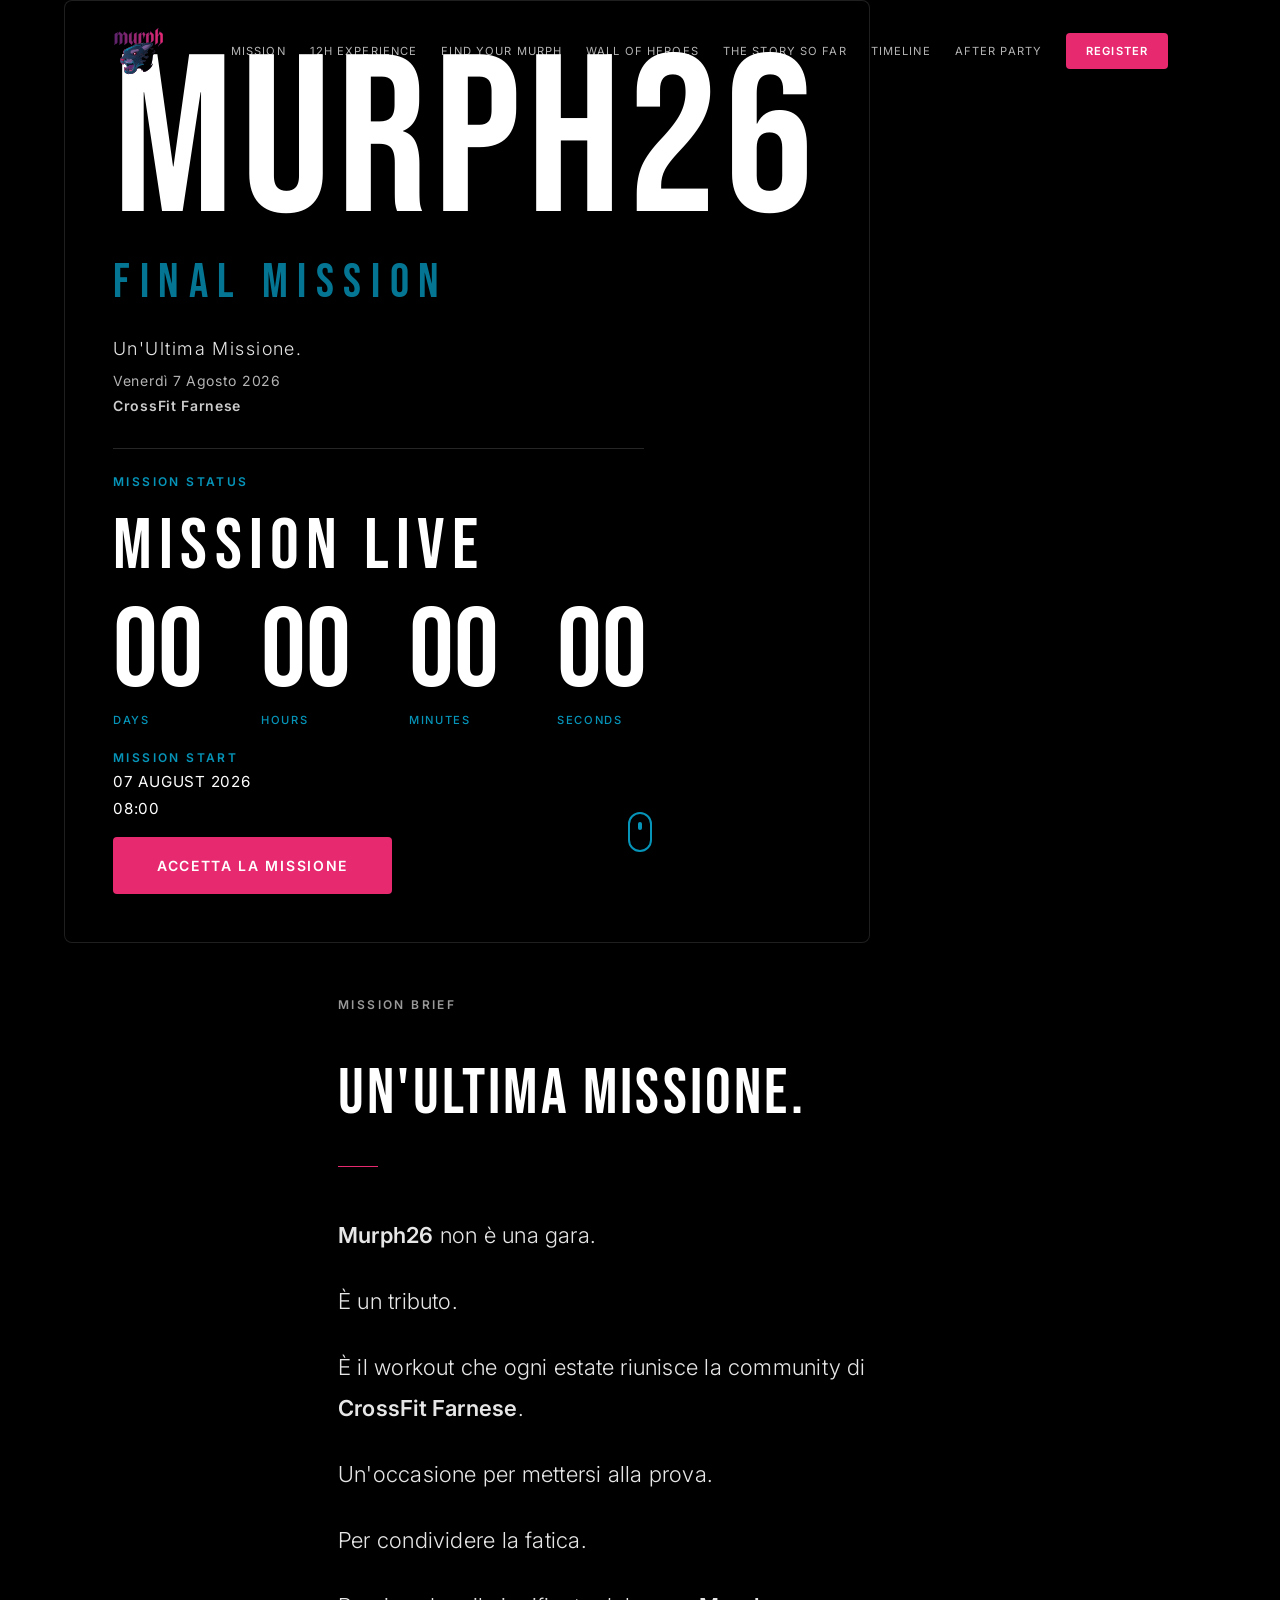
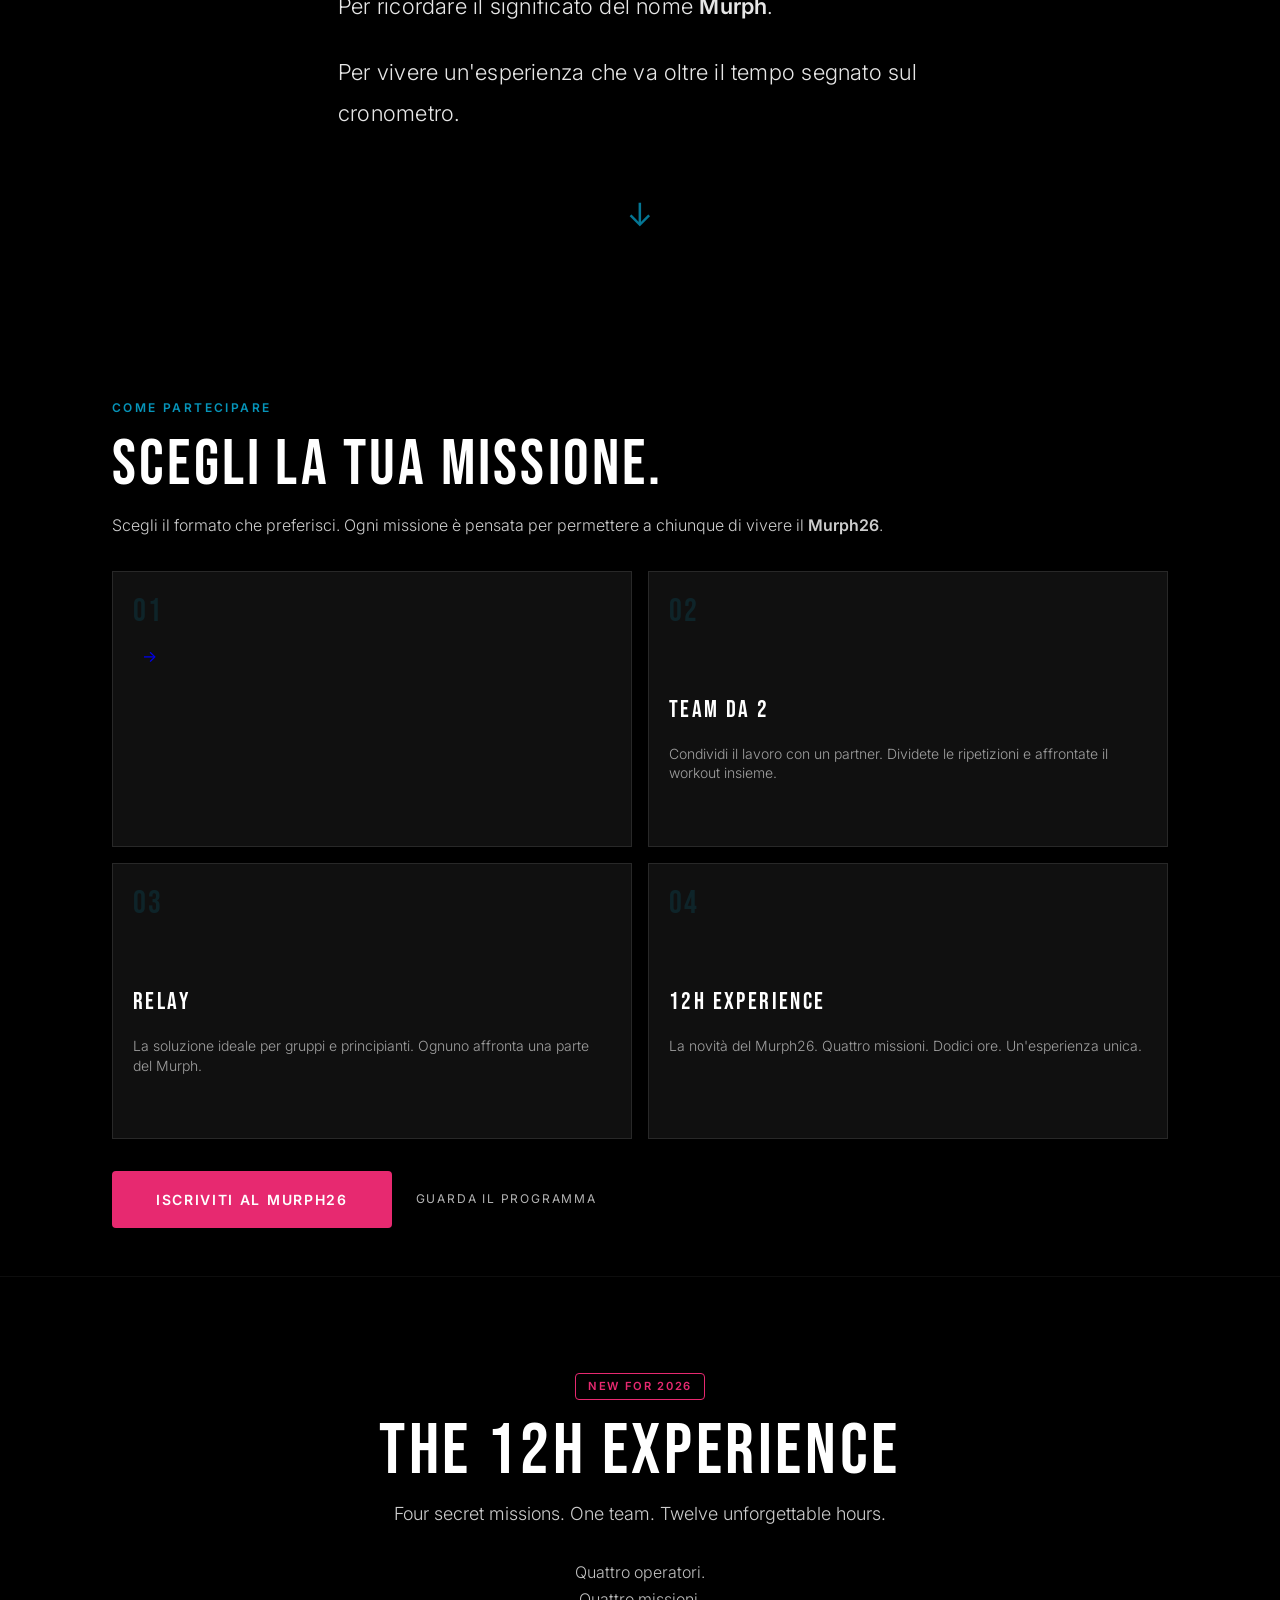
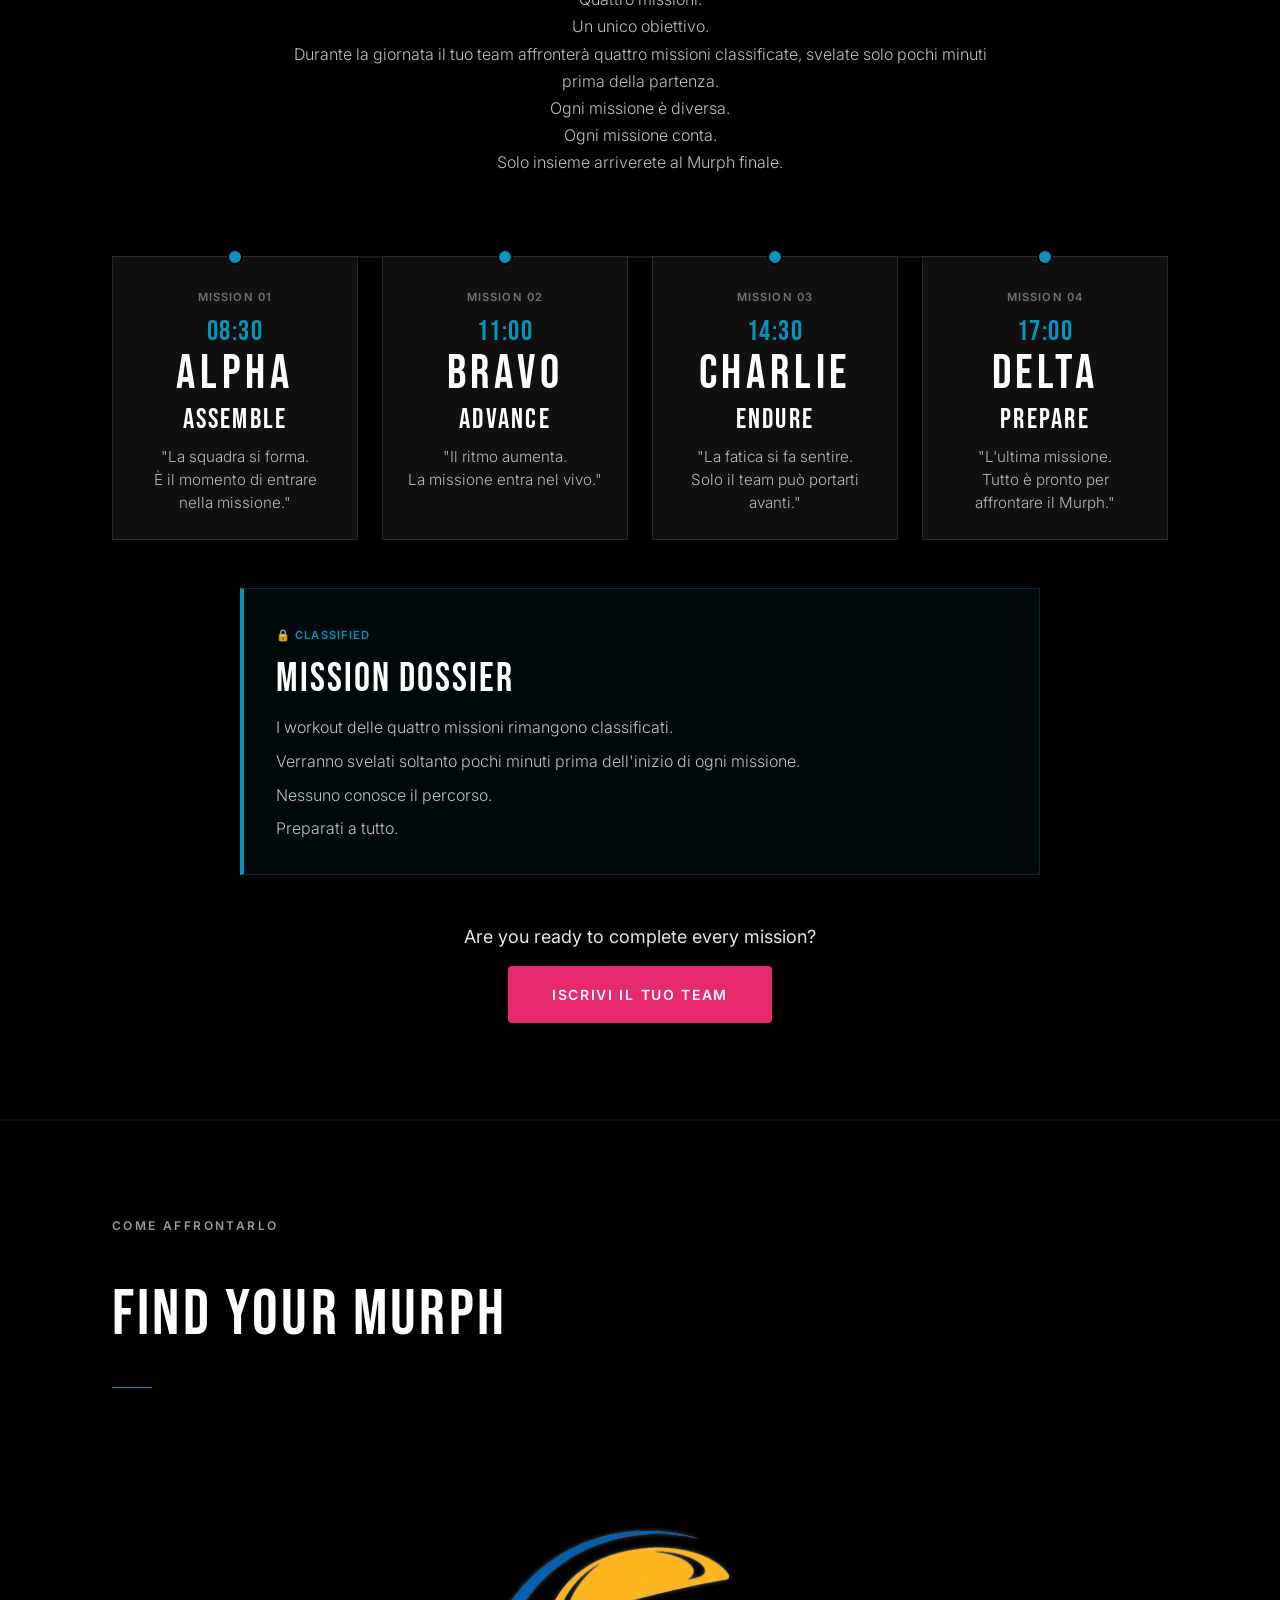
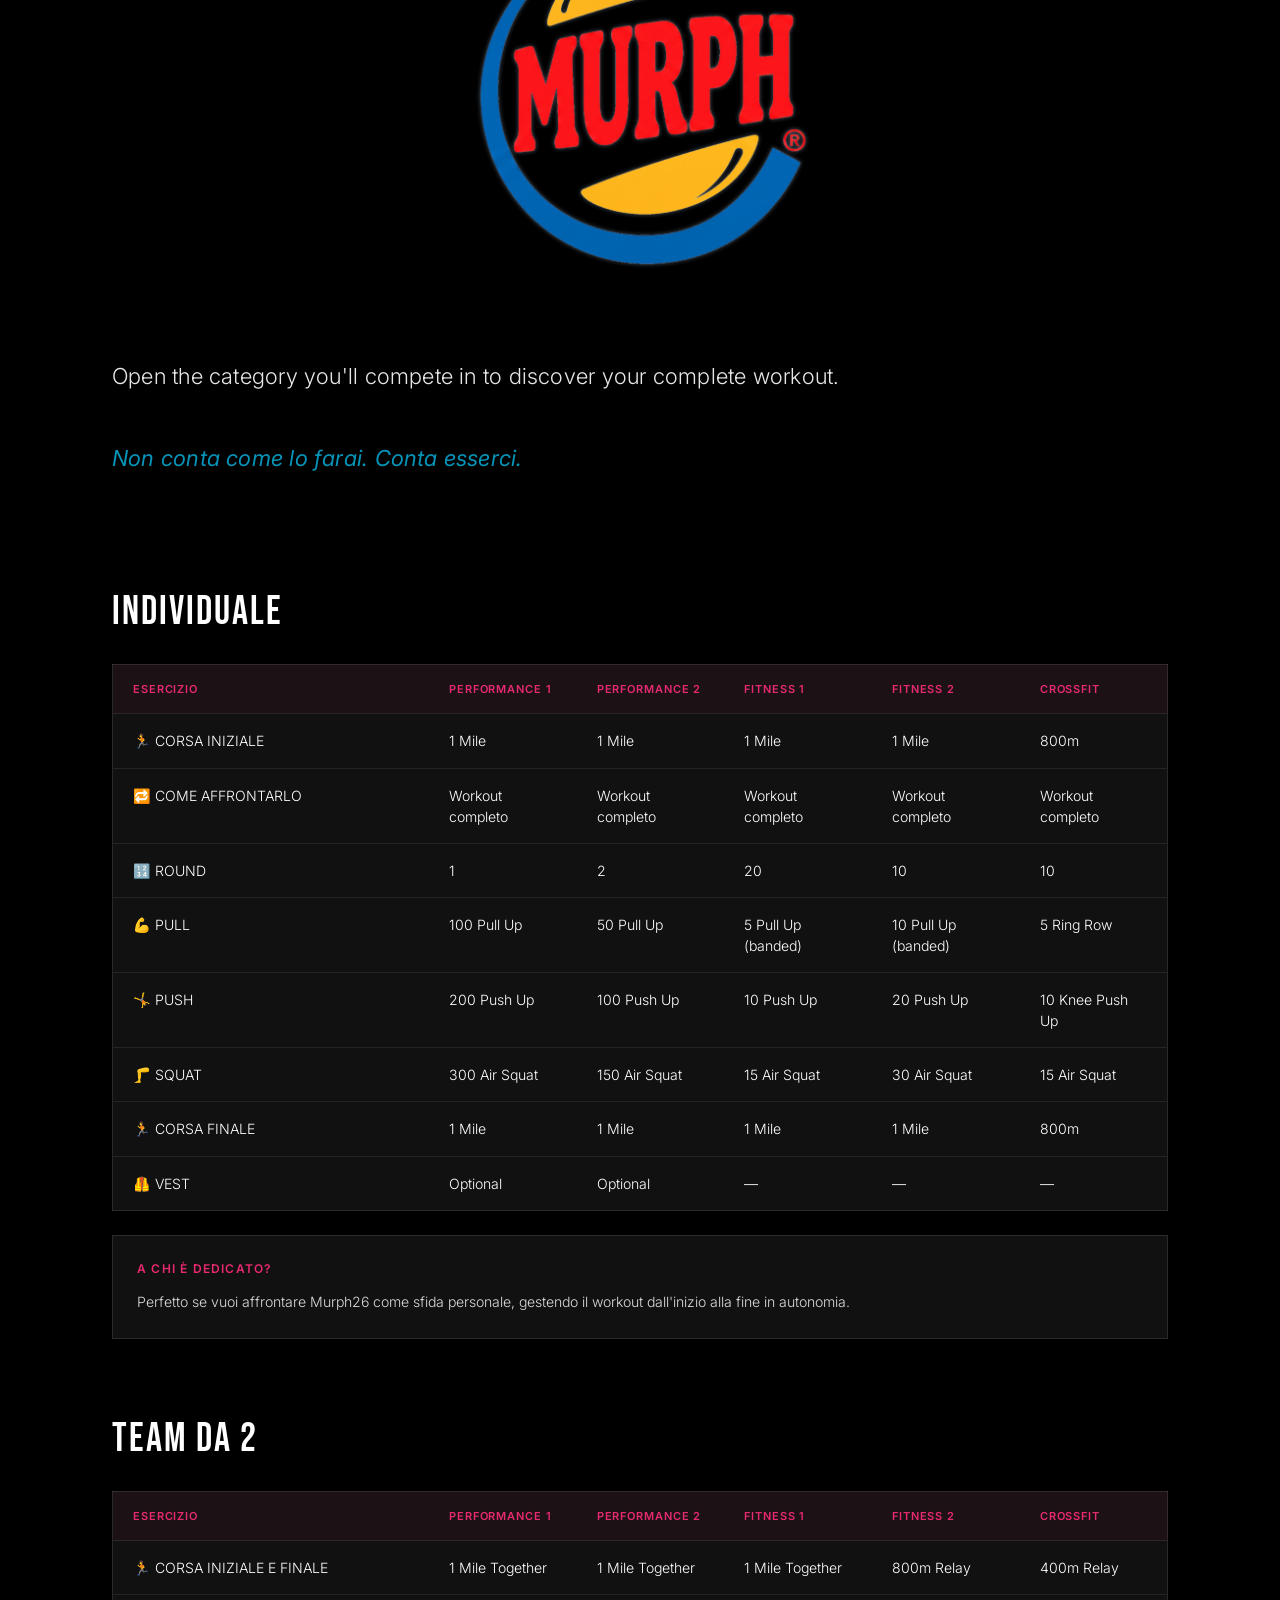
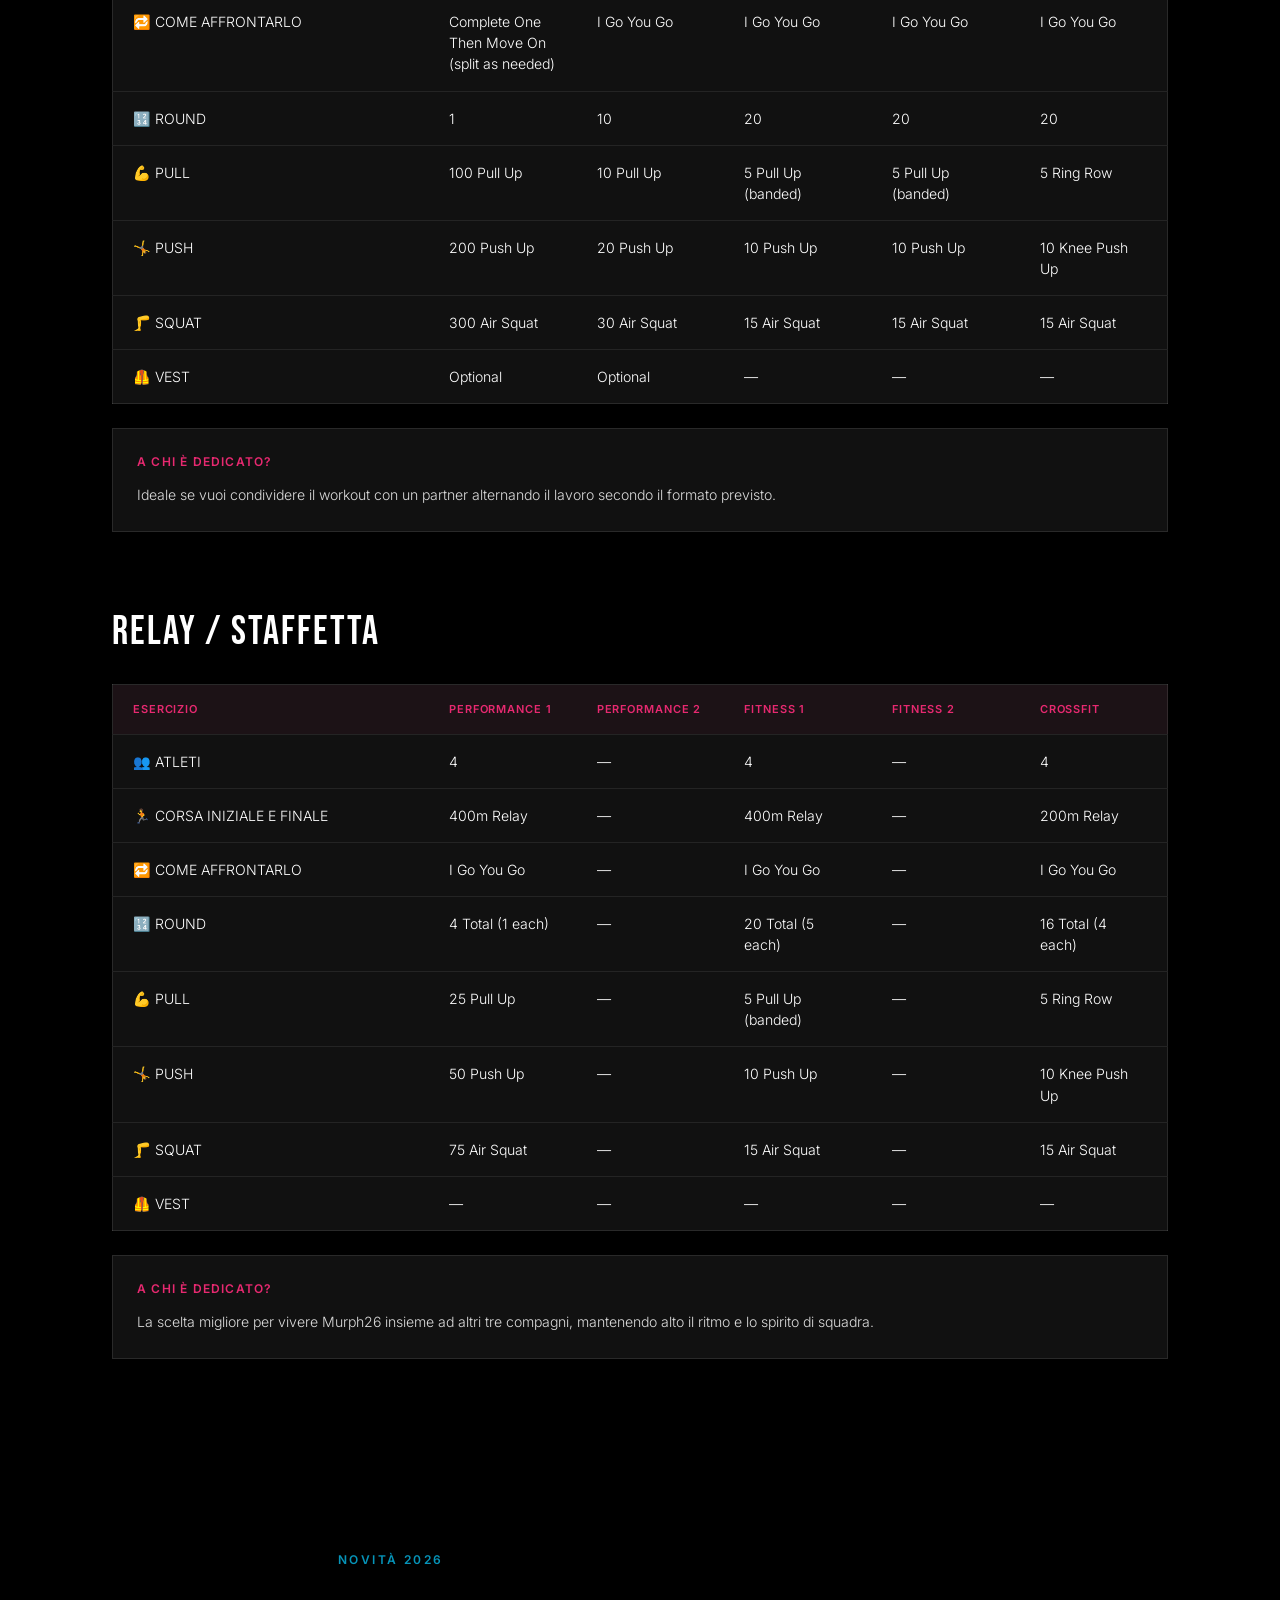
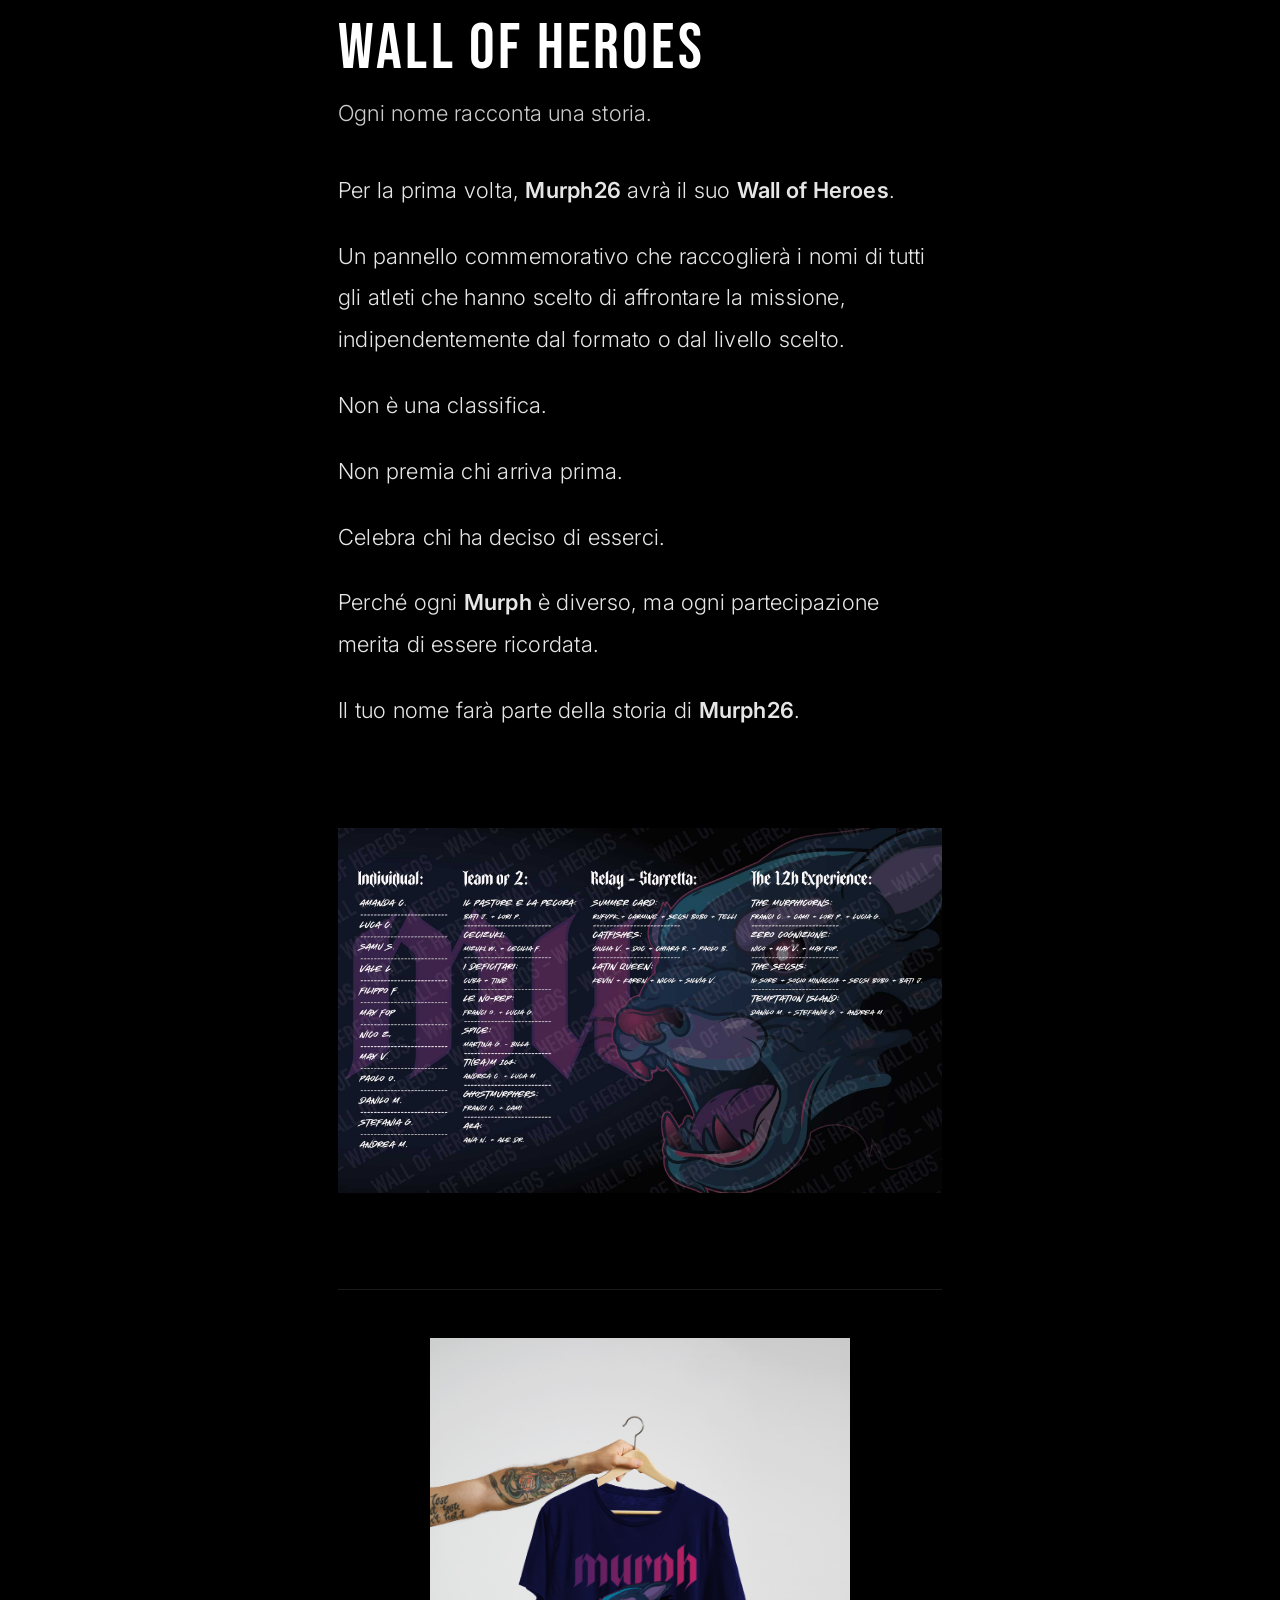
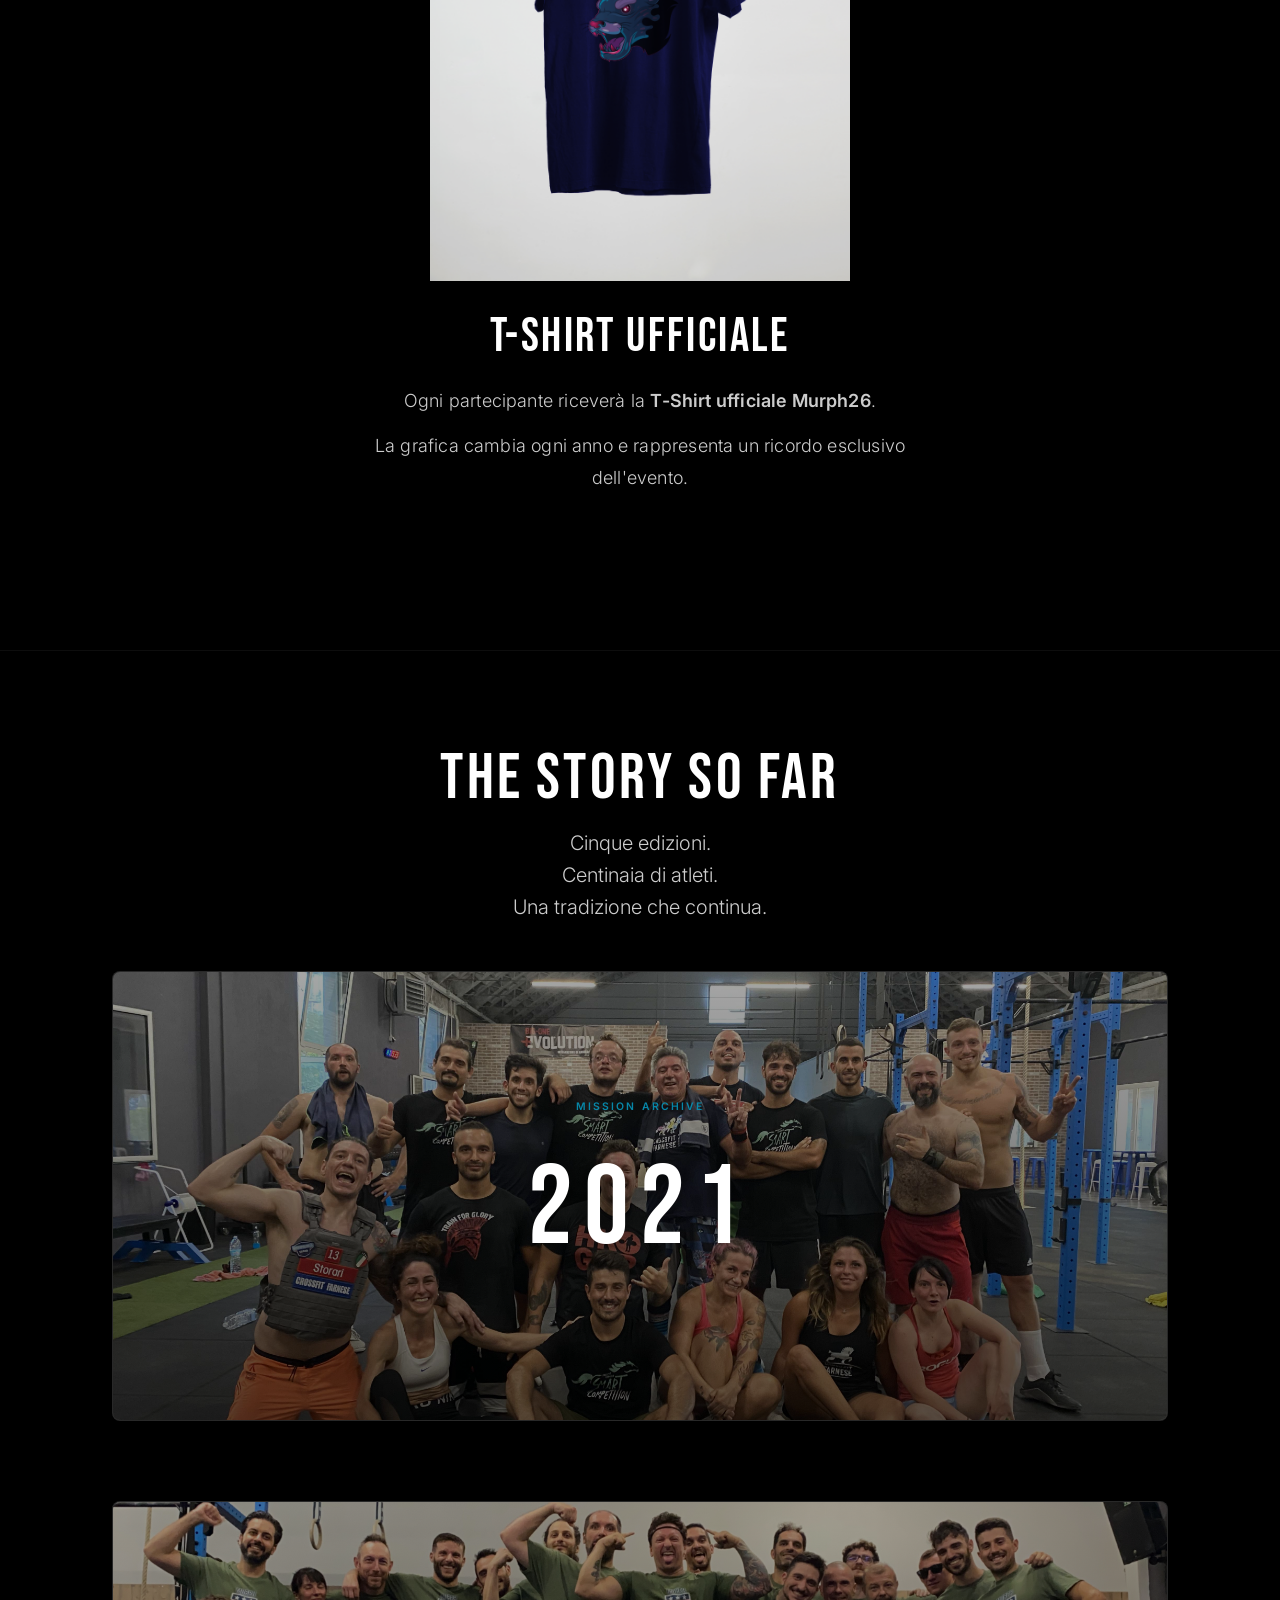
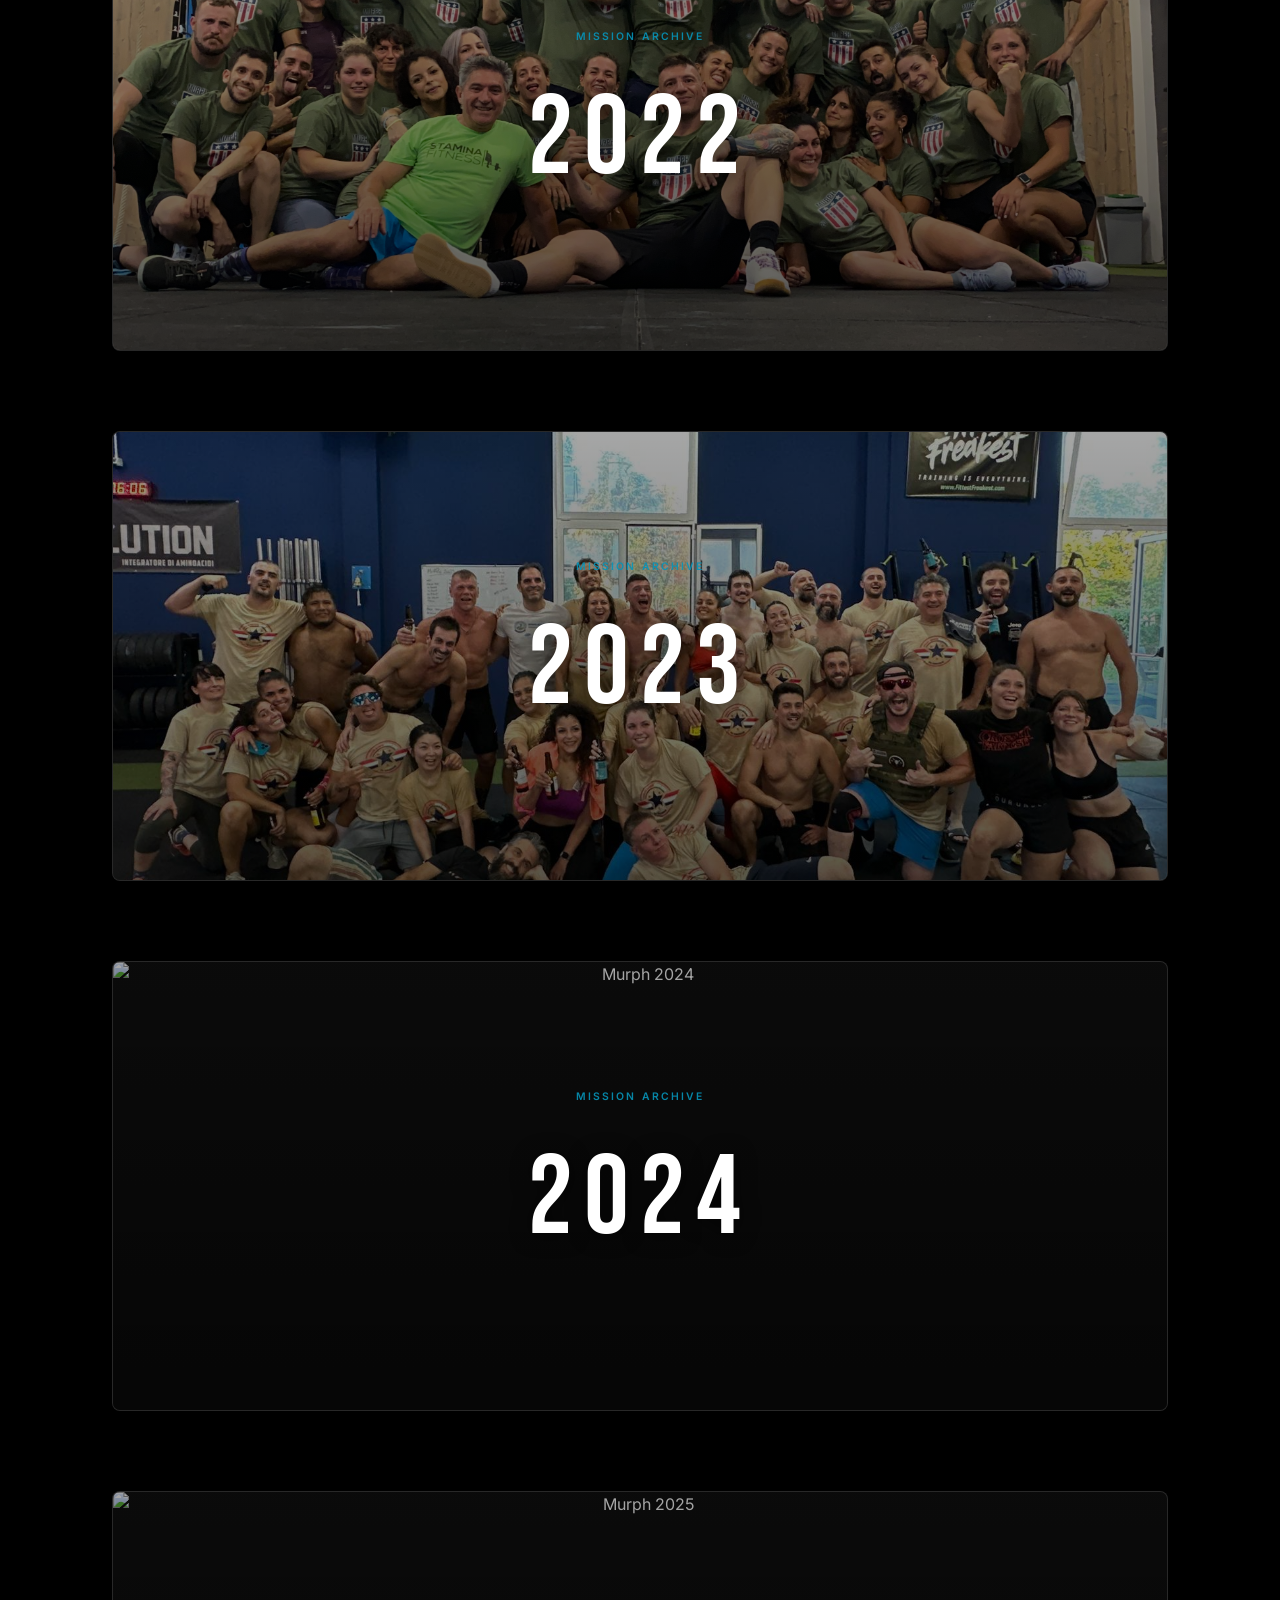
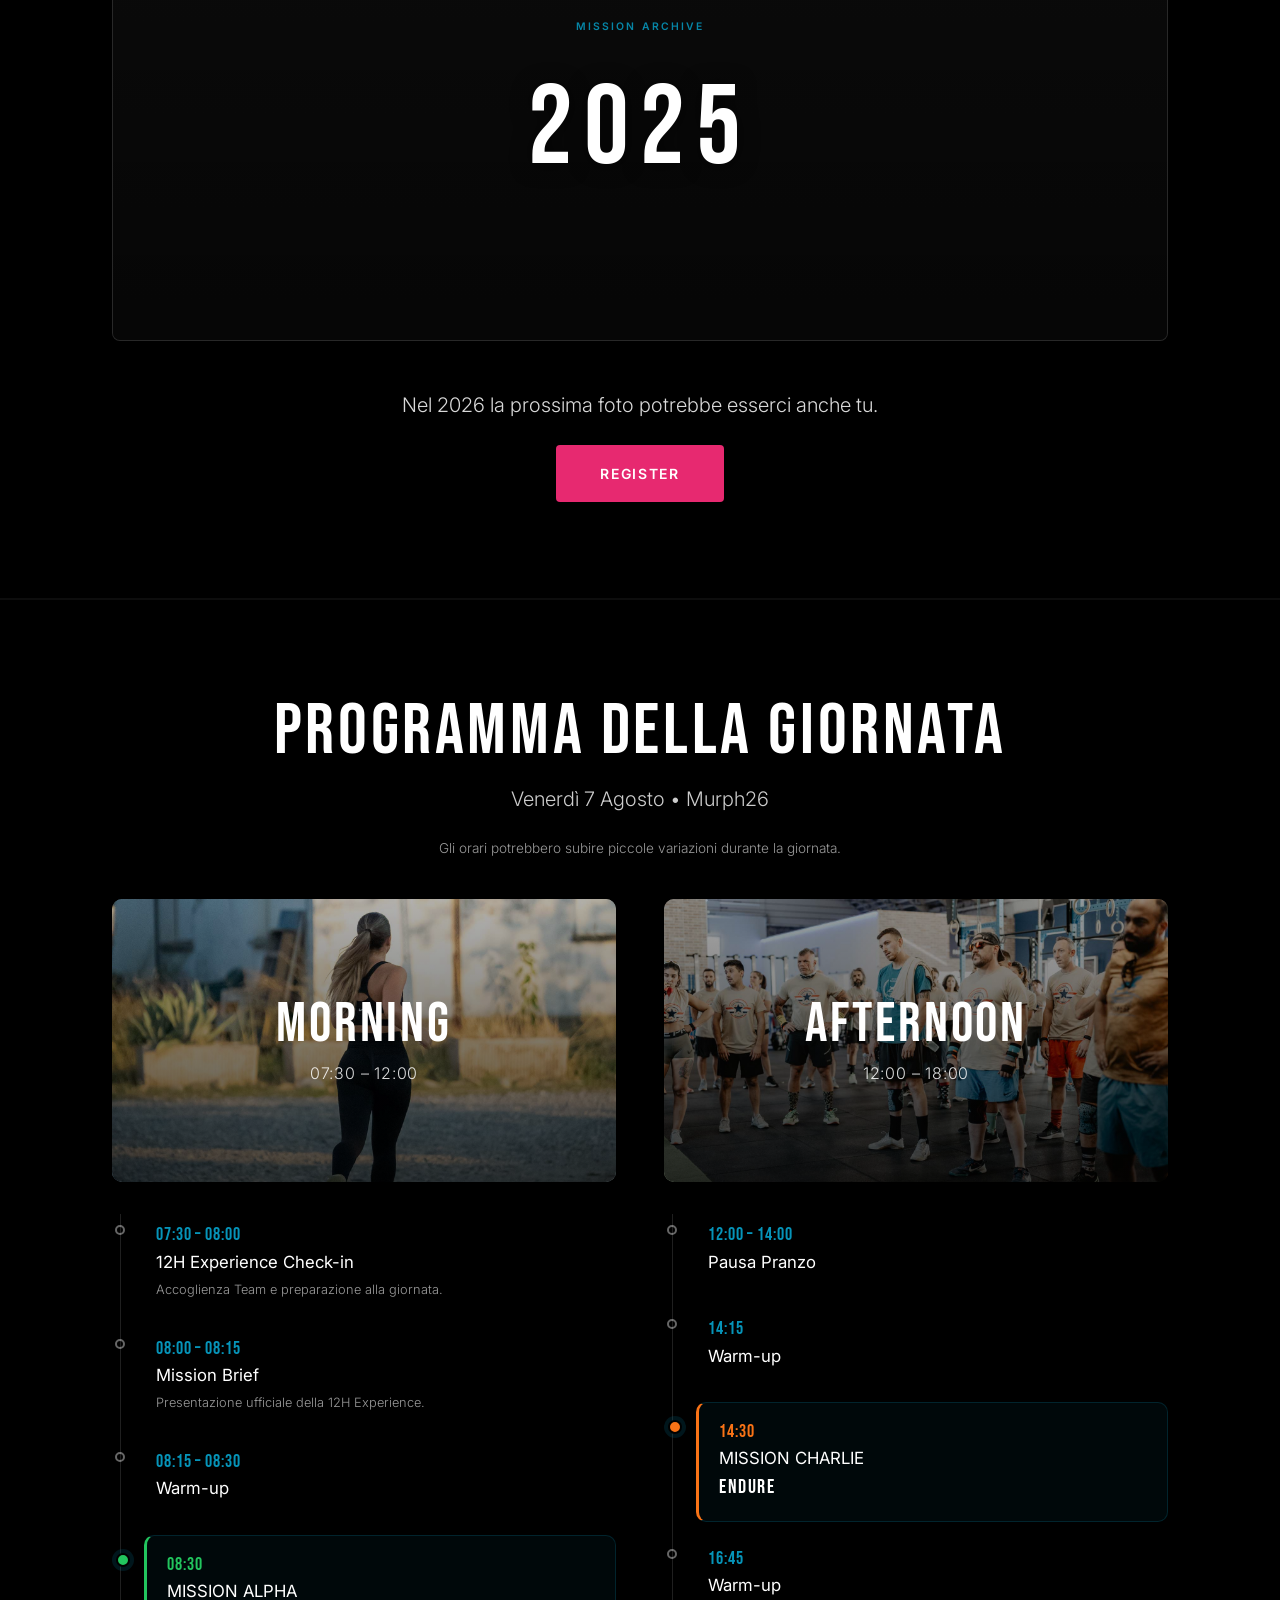
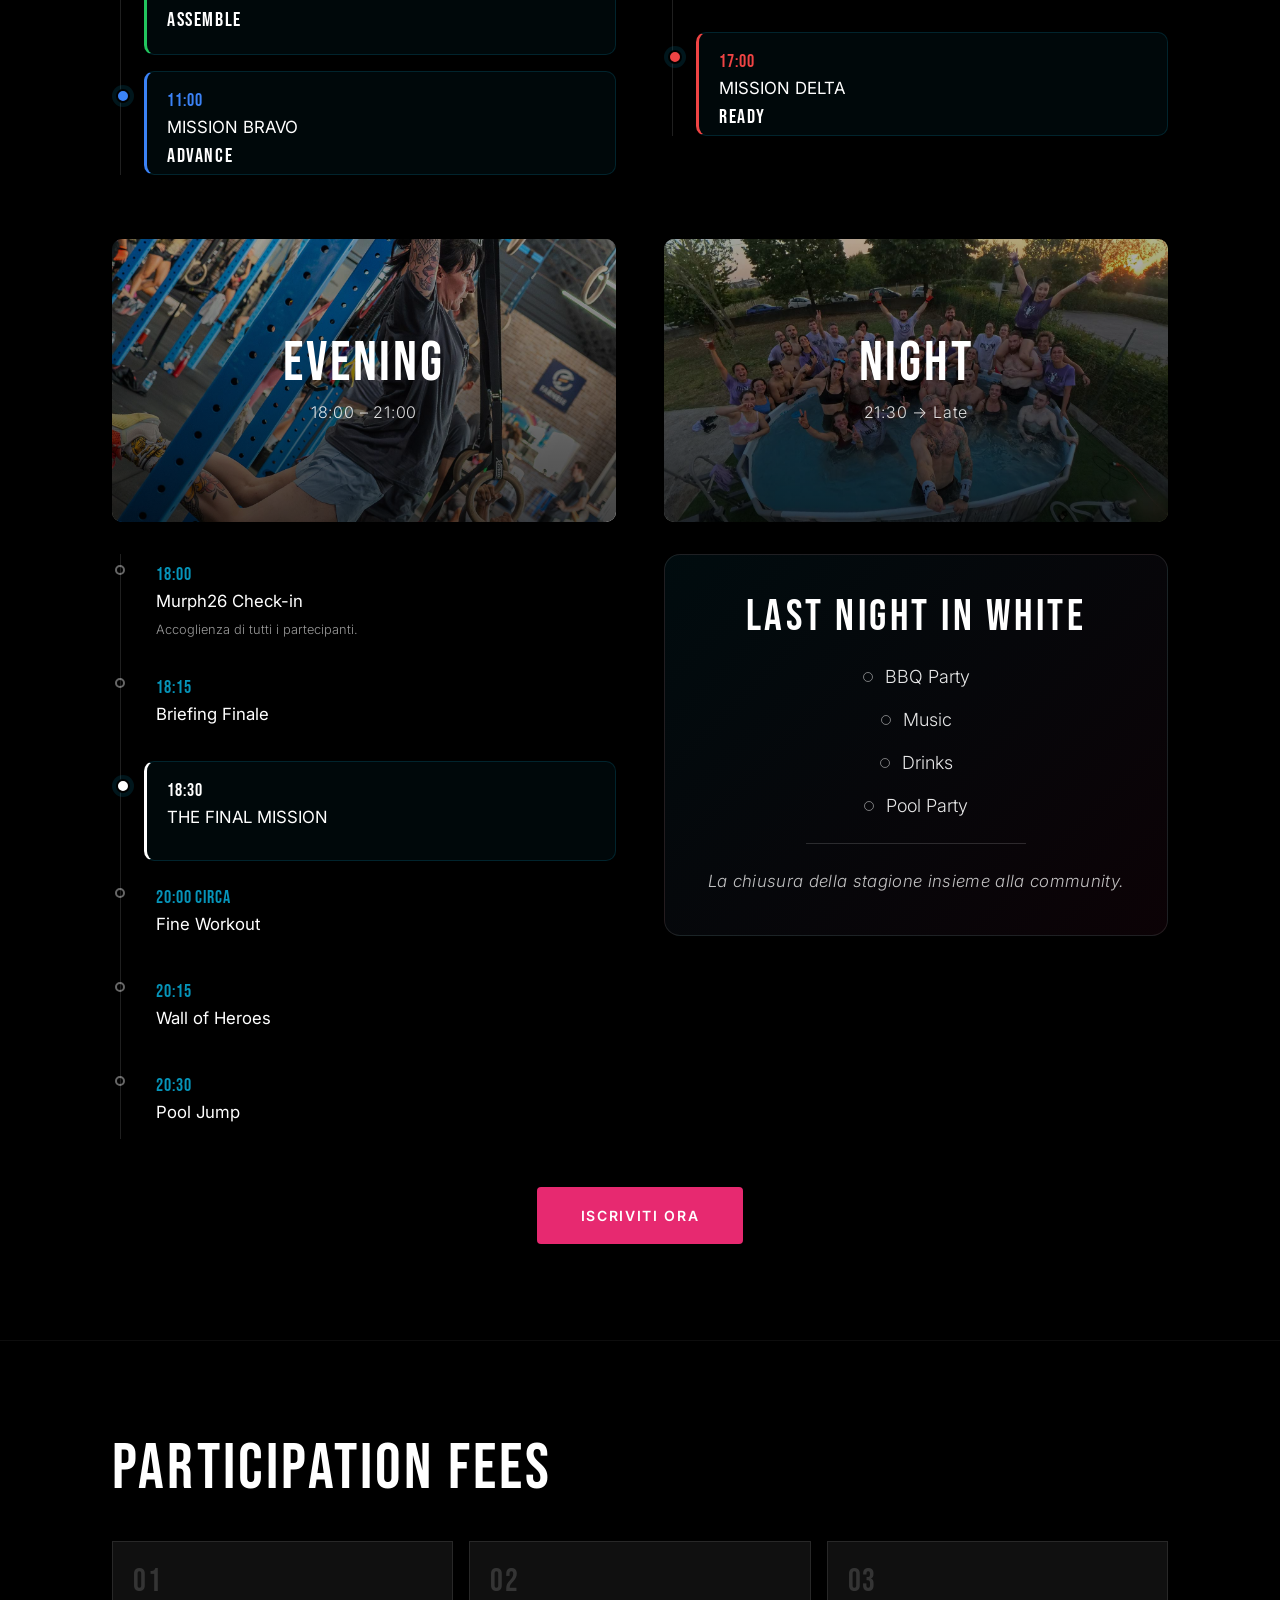
==== index.html @ 43924269 "Homepage rhythm: remove redundant intro, tighten section spacing" ====
<!DOCTYPE html>
<html lang="it">
<head>
<meta charset="UTF-8">
<meta name="viewport" content="width=device-width, initial-scale=1.0, viewport-fit=cover">
<title>Murph26 | CrossFit Farnese</title>
<meta name="description" content="Murph26 – Final Mission. Un solo Murph. Quattro modi per viverlo. 7 Agosto 2026 • CrossFit Farnese • Piacenza.">
<link rel="preconnect" href="https://fonts.googleapis.com">
<link rel="preconnect" href="https://fonts.gstatic.com" crossorigin>
<link href="https://fonts.googleapis.com/css2?family=Bebas+Neue&family=Inter:wght@300;400;500;600;700&display=swap" rel="stylesheet">
<link rel="stylesheet" href="style.css">
<link rel="icon" href="favicon.ico" sizes="any" type="image/x-icon">
<link rel="icon" type="image/png" sizes="16x16" href="favicon-16x16.png">
<link rel="icon" type="image/png" sizes="32x32" href="favicon-32x32.png">
<link rel="apple-touch-icon" sizes="180x180" href="apple-touch-icon.png">
<link rel="manifest" href="manifest.json">
<meta name="theme-color" content="#0694B9">
<meta property="og:type" content="website">
<meta property="og:locale" content="it_IT">
<meta property="og:title" content="Murph26 | CrossFit Farnese">
<meta property="og:description" content="Murph26 – Final Mission. Un solo Murph. Quattro modi per viverlo. 7 Agosto 2026 • CrossFit Farnese • Piacenza.">
<meta property="og:image" content="https://storarisamuele-ai.github.io/murph26/og-image.jpg">
<meta name="twitter:card" content="summary_large_image">
<meta name="twitter:title" content="Murph26 | CrossFit Farnese">
<meta name="twitter:description" content="Murph26 – Final Mission. Un solo Murph. Quattro modi per viverlo. 7 Agosto 2026 • CrossFit Farnese • Piacenza.">
<meta name="twitter:image" content="https://storarisamuele-ai.github.io/murph26/og-image.jpg">
</head>
<body>

<!-- Hero Section -->
<section class="hero" id="hero">
<!-- Navbar -->
<nav class="navbar">
<div class="page-container navbar-inner">
<div class="navbar-left">
<a href="#hero" class="nav-logo"><img src="assets/logo.svg" alt="Murph26 Logo" class="logo"></a>
</div>
<div class="navbar-right">
<div class="nav-menu">
<a href="#mission" class="nav-link">Mission</a>
<a href="#12h-experience" class="nav-link">12H Experience</a>
<a href="#find-your-murph" class="nav-link">Find Your Murph</a>
<a href="#wall-of-heroes" class="nav-link">Wall of Heroes</a>
<a href="#story-so-far" class="nav-link">The Story So Far</a>
<a href="#time-table" class="nav-link">Timeline</a>
<a href="#after-party" class="nav-link">After Party</a>
<a href="https://forms.gle/pqou8mowuot3qHyX7" class="nav-link nav-register" target="_blank" rel="noopener noreferrer">Register</a>
</div>
<a href="https://forms.gle/pqou8mowuot3qHyX7" class="nav-link nav-cta" target="_blank" rel="noopener noreferrer">Register</a>
<button class="nav-toggle" aria-label="Menu" aria-expanded="false">☰</button>
</div>
</div>
</nav>

<!-- Hero Content -->
<div class="hero-content">
<div class="hero-panel">
<div class="hero-text">
<h1 class="hero-title">MURPH26</h1>
<h2 class="hero-subtitle">FINAL MISSION</h2>
<p class="hero-tagline">Un'Ultima Missione.</p>
<p class="hero-date">Venerdì 7 Agosto 2026</p>
<p class="hero-location"><strong>CrossFit Farnese</strong></p>
</div>

<div class="hero-divider" aria-hidden="true"></div>

<!-- Hero Status Overlay -->
<div class="hero-status">
<p class="hero-status-label">MISSION STATUS</p>
<p class="hero-status-state" data-status="preparation">PREPARATION</p>
<div class="hero-status-countdown" role="timer" aria-live="off" aria-label="Countdown to mission start">
<div class="hero-status-unit"><span class="hero-status-value" id="ms-days">00</span><span class="hero-status-unit-label">DAYS</span></div>
<div class="hero-status-unit"><span class="hero-status-value" id="ms-hours">00</span><span class="hero-status-unit-label">HOURS</span></div>
<div class="hero-status-unit"><span class="hero-status-value" id="ms-minutes">00</span><span class="hero-status-unit-label">MINUTES</span></div>
<div class="hero-status-unit"><span class="hero-status-value" id="ms-seconds">00</span><span class="hero-status-unit-label">SECONDS</span></div>
</div>
<div class="hero-status-start">
<p class="hero-status-start-label">MISSION START</p>
<p class="hero-status-start-date">07 AUGUST 2026</p>
<p class="hero-status-start-time">08:00</p>
</div>
</div>

<div class="hero-actions">
<a href="https://forms.gle/pqou8mowuot3qHyX7" class="cta-primary" target="_blank" rel="noopener noreferrer">ACCETTA LA MISSIONE</a>
</div>
</div>
</div>

<!-- Scroll Indicator -->
<div class="scroll-indicator">
<div class="scroll-arrow"></div>
</div>
</section>

<!-- Mission Brief Section -->
<section class="mission-brief" id="mission">
<div class="page-container mission-brief-container">
<!-- Section Label -->
<p class="mission-label">MISSION BRIEF</p>

<!-- Section Heading -->
<h2 class="mission-heading">Un'Ultima Missione.</h2>

<!-- Accent Line -->
<div class="accent-line"></div>

<!-- Body Text -->
<div class="mission-body">
<p><strong>Murph26</strong> non è una gara.</p>
<p>È un tributo.</p>
<p>È il workout che ogni estate riunisce la community di <strong>CrossFit Farnese</strong>.</p>
<p>Un'occasione per mettersi alla prova.</p>
<p>Per condividere la fatica.</p>
<p>Per ricordare il significato del nome <strong>Murph</strong>.</p>
<p>Per vivere un'esperienza che va oltre il tempo segnato sul cronometro.</p>
</div>

<!-- Continue Arrow -->
<div class="continue-arrow">
<div class="arrow-icon">↓</div>
</div>
</div>
</section>

<!-- Choose Your Mission Section -->
<section class="choose-mission" id="your-murph">
<div class="page-container choose-mission-container">
<!-- Section Label -->
<p class="choose-label">COME PARTECIPARE</p>

<!-- Section Heading -->
<h2 class="choose-heading">Scegli la tua Missione.</h2>

<!-- Introduction -->
<p class="choose-introduction">Scegli il formato che preferisci.
Ogni missione è pensata per permettere a chiunque di vivere il <strong>Murph26</strong>.</p>

<!-- Mission Cards -->
<div class="mission-cards">
<!-- Card 01 -->
<a href="#scaling-individual" class="mission-card">
<div class="mission-number">01</div>
<div class="mission-icon">
<!-- INDIVIDUALE ICON -->
</divclass="mission-arrow">→</div>
</a>

<!-- Card 02 -->
<a href="#scaling-team" class="mission-card">
<div class="mission-number">02</div>
<div class="mission-icon">
<!-- TEAM ICON -->
</div>
<h3 class="mission-title">TEAM DA 2</h3>
<p class="mission-description">Condividi il lavoro con un partner.
Dividete le ripetizioni e affrontate il workout insieme.</p>
<div class="mission-arrow">→</div>
</a>

<!-- Card 03 -->
<a href="#scaling-relay" class="mission-card">
<div class="mission-number">03</div>
<div class="mission-icon">
<!-- RELAY ICON -->
</div>
<h3 class="mission-title">RELAY</h3>
<p class="mission-description">La soluzione ideale per gruppi e principianti.
Ognuno affronta una parte del Murph.</p>
<div class="mission-arrow">→</div>
</a>

<!-- Card 04 -->
<a href="#12h-experience" class="mission-card">
<div class="mission-number">04</div>
<div class="mission-icon">
<!-- 12H ICON -->
</div>
<h3 class="mission-title">12H EXPERIENCE</h3>
<p class="mission-description">La novità del Murph26.
Quattro missioni.
Dodici ore.
Un'esperienza unica.</p>
<div class="mission-arrow">→</div>
</a>
</div>

<!-- CTA Section -->
<div class="choose-cta">
<a href="https://forms.gle/pqou8mowuot3qHyX7" class="choose-cta-primary" target="_blank" rel="noopener noreferrer">ISCRIVITI AL MURPH26</a>
<a href="#time-table" class="choose-cta-secondary">GUARDA IL PROGRAMMA</a>
</div>
</div>
</section>

<!-- The 12H Experience Section -->
<section class="twelve-experience" id="12h-experience">
<div class="page-container twelve-experience-container">
<!-- Section Badge -->
<p class="twelve-label">NEW FOR 2026</p>

<!-- Section Heading -->
<h2 class="twelve-heading">THE 12H EXPERIENCE</h2>

<!-- Section Subtitle -->
<p class="twelve-subtitle">Four secret missions. One team. Twelve unforgettable hours.</p>

<!-- Introduction -->
<div class="twelve-intro">
<p>Quattro operatori.<br>
Quattro missioni.<br>
Un unico obiettivo.</p>
<p>Durante la giornata il tuo team affronterà quattro missioni classificate, svelate solo pochi minuti prima della partenza.</p>
<p>Ogni missione è diversa.<br>
Ogni missione conta.</p>
<p>Solo insieme arriverete al Murph finale.</p>
</div>

<!-- Mission Timeline -->
<div class="twelve-timeline">
<!-- Mission 01 -->
<div class="twelve-timeline-card">
<div class="twelve-card-number">Mission 01</div>
<div class="twelve-card-time">08:30</div>
<div class="twelve-card-code">ALPHA</div>
<h3 class="twelve-card-title">ASSEMBLE</h3>
<p class="twelve-card-desc">"La squadra si forma.<br>È il momento di entrare nella missione."</p>
</div>

<!-- Mission 02 -->
<div class="twelve-timeline-card">
<div class="twelve-card-number">Mission 02</div>
<div class="twelve-card-time">11:00</div>
<div class="twelve-card-code">BRAVO</div>
<h3 class="twelve-card-title">ADVANCE</h3>
<p class="twelve-card-desc">"Il ritmo aumenta.<br>La missione entra nel vivo."</p>
</div>

<!-- Mission 03 -->
<div class="twelve-timeline-card">
<div class="twelve-card-number">Mission 03</div>
<div class="twelve-card-time">14:30</div>
<div class="twelve-card-code">CHARLIE</div>
<h3 class="twelve-card-title">ENDURE</h3>
<p class="twelve-card-desc">"La fatica si fa sentire.<br>Solo il team può portarti avanti."</p>
</div>

<!-- Mission 04 -->
<div class="twelve-timeline-card">
<div class="twelve-card-number">Mission 04</div>
<div class="twelve-card-time">17:00</div>
<div class="twelve-card-code">DELTA</div>
<h3 class="twelve-card-title">PREPARE</h3>
<p class="twelve-card-desc">"L'ultima missione.<br>Tutto è pronto per affrontare il Murph."</p>
</div>
</div>

<!-- Classified Dossier -->
<div class="twelve-dossier">
<div class="twelve-dossier-badge">🔒 CLASSIFIED</div>
<h3 class="twelve-dossier-title">MISSION DOSSIER</h3>
<div class="twelve-dossier-text">
<p>I workout delle quattro missioni rimangono classificati.</p>
<p>Verranno svelati soltanto pochi minuti prima dell'inizio di ogni missione.</p>
<p>Nessuno conosce il percorso.</p>
<p>Preparati a tutto.</p>
</div>
</div>

<!-- Final CTA -->
<div class="twelve-cta">
<p class="twelve-cta-text">Are you ready to complete every mission?</p>
<a href="https://forms.gle/pqou8mowuot3qHyX7" class="cta-primary" target="_blank" rel="noopener noreferrer">ISCRIVI IL TUO TEAM</a>
</div>
</div>
</section>

<!-- Have It Your Way Section -->
<section class="have-it-your-way" id="find-your-murph">
<div class="page-container have-it-your-way-container">
<!-- Mobile Scaling -->
<div class="scaling-mobile">
<h2 class="scaling-mobile-title">FIND YOUR MURPH</h2>
<p class="scaling-mobile-subtitle">Open the category you'll compete in to discover your complete workout.</p>
<div class="scaling-divider"></div>
<h3 class="scaling-category-heading" id="scaling-individual">INDIVIDUAL</h3>
<div class="accordion scaling-accordion">
<details class="accordion-item">
<summary class="accordion-header">
<span class="accordion-title">🔥 Individual – Performance 1</span>
<span class="accordion-toggle"></span>
</summary>
<div class="accordion-content">
<div class="workout-steps">
<div class="workout-step"><span class="workout-step-icon">🏃</span><div class="workout-step-content"><span class="workout-step-label">Initial Run</span><span class="workout-step-value">1 Mile</span></div></div><div class="workout-step"><span class="workout-step-icon">🔄</span><div class="workout-step-content"><span class="workout-step-label">Approach</span><span class="workout-step-value">Workout completo</span></div></div><div class="workout-step"><span class="workout-step-icon">🔢</span><div class="workout-step-content"><span class="workout-step-label">Rounds</span><span class="workout-step-value">1</span></div></div><div class="workout-step"><span class="workout-step-icon">💪</span><div class="workout-step-content"><span class="workout-step-label">Pull</span><span class="workout-step-value">100 Pull Up</span></div></div><div class="workout-step"><span class="workout-step-icon">🤸</span><div class="workout-step-content"><span class="workout-step-label">Push</span><span class="workout-step-value">200 Push Up</span></div></div><div class="workout-step"><span class="workout-step-icon">🦵</span><div class="workout-step-content"><span class="workout-step-label">Squat</span><span class="workout-step-value">300 Air Squat</span></div></div><div class="workout-step"><span class="workout-step-icon">🏃</span><div class="workout-step-content"><span class="workout-step-label">Final Run</span><span class="workout-step-value">1 Mile</span></div></div><div class="workout-step"><span class="workout-step-icon">🦺</span><div class="workout-step-content"><span class="workout-step-label">Vest</span><span class="workout-step-value">Optional</span></div></div>
</div>
</div>
</details><details class="accordion-item">
<summary class="accordion-header">
<span class="accordion-title">🔥 Individual – Performance 2</span>
<span class="accordion-toggle"></span>
</summary>
<div class="accordion-content">
<div class="workout-steps">
<div class="workout-step"><span class="workout-step-icon">🏃</span><div class="workout-step-content"><span class="workout-step-label">Initial Run</span><span class="workout-step-value">1 Mile</span></div></div><div class="workout-step"><span class="workout-step-icon">🔄</span><div class="workout-step-content"><span class="workout-step-label">Approach</span><span class="workout-step-value">Workout completo</span></div></div><div class="workout-step"><span class="workout-step-icon">🔢</span><div class="workout-step-content"><span class="workout-step-label">Rounds</span><span class="workout-step-value">2</span></div></div><div class="workout-step"><span class="workout-step-icon">💪</span><div class="workout-step-content"><span class="workout-step-label">Pull</span><span class="workout-step-value">50 Pull Up</span></div></div><div class="workout-step"><span class="workout-step-icon">🤸</span><div class="workout-step-content"><span class="workout-step-label">Push</span><span class="workout-step-value">100 Push Up</span></div></div><div class="workout-step"><span class="workout-step-icon">🦵</span><div class="workout-step-content"><span class="workout-step-label">Squat</span><span class="workout-step-value">150 Air Squat</span></div></div><div class="workout-step"><span class="workout-step-icon">🏃</span><div class="workout-step-content"><span class="workout-step-label">Final Run</span><span class="workout-step-value">1 Mile</span></div></div><div class="workout-step"><span class="workout-step-icon">🦺</span><div class="workout-step-content"><span class="workout-step-label">Vest</span><span class="workout-step-value">Optional</span></div></div>
</div>
</div>
</details><details class="accordion-item">
<summary class="accordion-header">
<span class="accordion-title">⚡ Individual – Fitness 1</span>
<span class="accordion-toggle"></span>
</summary>
<div class="accordion-content">
<div class="workout-steps">
<div class="workout-step"><span class="workout-step-icon">🏃</span><div class="workout-step-content"><span class="workout-step-label">Initial Run</span><span class="workout-step-value">1 Mile</span></div></div><div class="workout-step"><span class="workout-step-icon">🔄</span><div class="workout-step-content"><span class="workout-step-label">Approach</span><span class="workout-step-value">Workout completo</span></div></div><div class="workout-step"><span class="workout-step-icon">🔢</span><div class="workout-step-content"><span class="workout-step-label">Rounds</span><span class="workout-step-value">20</span></div></div><div class="workout-step"><span class="workout-step-icon">💪</span><div class="workout-step-content"><span class="workout-step-label">Pull</span><span class="workout-step-value">5 Pull Up (banded)</span></div></div><div class="workout-step"><span class="workout-step-icon">🤸</span><div class="workout-step-content"><span class="workout-step-label">Push</span><span class="workout-step-value">10 Push Up</span></div></div><div class="workout-step"><span class="workout-step-icon">🦵</span><div class="workout-step-content"><span class="workout-step-label">Squat</span><span class="workout-step-value">15 Air Squat</span></div></div><div class="workout-step"><span class="workout-step-icon">🏃</span><div class="workout-step-content"><span class="workout-step-label">Final Run</span><span class="workout-step-value">1 Mile</span></div></div><div class="workout-step"><span class="workout-step-icon">🦺</span><div class="workout-step-content"><span class="workout-step-label">Vest</span><span class="workout-step-value">—</span></div></div>
</div>
</div>
</details><details class="accordion-item">
<summary class="accordion-header">
<span class="accordion-title">⚡ Individual – Fitness 2</span>
<span class="accordion-toggle"></span>
</summary>
<div class="accordion-content">
<div class="workout-steps">
<div class="workout-step"><span class="workout-step-icon">🏃</span><div class="workout-step-content"><span class="workout-step-label">Initial Run</span><span class="workout-step-value">1 Mile</span></div></div><div class="workout-step"><span class="workout-step-icon">🔄</span><div class="workout-step-content"><span class="workout-step-label">Approach</span><span class="workout-step-value">Workout completo</span></div></div><div class="workout-step"><span class="workout-step-icon">🔢</span><div class="workout-step-content"><span class="workout-step-label">Rounds</span><span class="workout-step-value">10</span></div></div><div class="workout-step"><span class="workout-step-icon">💪</span><div class="workout-step-content"><span class="workout-step-label">Pull</span><span class="workout-step-value">10 Pull Up (banded)</span></div></div><div class="workout-step"><span class="workout-step-icon">🤸</span><div class="workout-step-content"><span class="workout-step-label">Push</span><span class="workout-step-value">20 Push Up</span></div></div><div class="workout-step"><span class="workout-step-icon">🦵</span><div class="workout-step-content"><span class="workout-step-label">Squat</span><span class="workout-step-value">30 Air Squat</span></div></div><div class="workout-step"><span class="workout-step-icon">🏃</span><div class="workout-step-content"><span class="workout-step-label">Final Run</span><span class="workout-step-value">1 Mile</span></div></div><div class="workout-step"><span class="workout-step-icon">🦺</span><div class="workout-step-content"><span class="workout-step-label">Vest</span><span class="workout-step-value">—</span></div></div>
</div>
</div>
</details><details class="accordion-item">
<summary class="accordion-header">
<span class="accordion-title">💙 Individual – CrossFit</span>
<span class="accordion-toggle"></span>
</summary>
<div class="accordion-content">
<div class="workout-steps">
<div class="workout-step"><span class="workout-step-icon">🏃</span><div class="workout-step-content"><span class="workout-step-label">Initial Run</span><span class="workout-step-value">800m</span></div></div><div class="workout-step"><span class="workout-step-icon">🔄</span><div class="workout-step-content"><span class="workout-step-label">Approach</span><span class="workout-step-value">Workout completo</span></div></div><div class="workout-step"><span class="workout-step-icon">🔢</span><div class="workout-step-content"><span class="workout-step-label">Rounds</span><span class="workout-step-value">10</span></div></div><div class="workout-step"><span class="workout-step-icon">💪</span><div class="workout-step-content"><span class="workout-step-label">Pull</span><span class="workout-step-value">5 Ring Row</span></div></div><div class="workout-step"><span class="workout-step-icon">🤸</span><div class="workout-step-content"><span class="workout-step-label">Push</span><span class="workout-step-value">10 Knee Push Up</span></div></div><div class="workout-step"><span class="workout-step-icon">🦵</span><div class="workout-step-content"><span class="workout-step-label">Squat</span><span class="workout-step-value">15 Air Squat</span></div></div><div class="workout-step"><span class="workout-step-icon">🏃</span><div class="workout-step-content"><span class="workout-step-label">Final Run</span><span class="workout-step-value">800m</span></div></div><div class="workout-step"><span class="workout-step-icon">🦺</span><div class="workout-step-content"><span class="workout-step-label">Vest</span><span class="workout-step-value">—</span></div></div>
</div>
</div>
</details>
</div><div class="scaling-divider"></div>
<h3 class="scaling-category-heading" id="scaling-team">TEAM OF 2</h3>
<div class="accordion scaling-accordion">
<details class="accordion-item">
<summary class="accordion-header">
<span class="accordion-title">🔥 Team of 2 – Performance 1</span>
<span class="accordion-toggle"></span>
</summary>
<div class="accordion-content">
<div class="workout-steps">
<div class="workout-step"><span class="workout-step-icon">🏃</span><div class="workout-step-content"><span class="workout-step-label">Initial Run</span><span class="workout-step-value">1 Mile Together</span></div></div><div class="workout-step"><span class="workout-step-icon">🔄</span><div class="workout-step-content"><span class="workout-step-label">Approach</span><span class="workout-step-value">Complete One Then Move On (split as needed)</span></div></div><div class="workout-step"><span class="workout-step-icon">🔢</span><div class="workout-step-content"><span class="workout-step-label">Rounds</span><span class="workout-step-value">1</span></div></div><div class="workout-step"><span class="workout-step-icon">💪</span><div class="workout-step-content"><span class="workout-step-label">Pull</span><span class="workout-step-value">100 Pull Up</span></div></div><div class="workout-step"><span class="workout-step-icon">🤸</span><div class="workout-step-content"><span class="workout-step-label">Push</span><span class="workout-step-value">200 Push Up</span></div></div><div class="workout-step"><span class="workout-step-icon">🦵</span><div class="workout-step-content"><span class="workout-step-label">Squat</span><span class="workout-step-value">300 Air Squat</span></div></div><div class="workout-step"><span class="workout-step-icon">🏃</span><div class="workout-step-content"><span class="workout-step-label">Final Run</span><span class="workout-step-value">1 Mile Together</span></div></div><div class="workout-step"><span class="workout-step-icon">🦺</span><div class="workout-step-content"><span class="workout-step-label">Vest</span><span class="workout-step-value">Optional</span></div></div>
</div>
</div>
</details><details class="accordion-item">
<summary class="accordion-header">
<span class="accordion-title">🔥 Team of 2 – Performance 2</span>
<span class="accordion-toggle"></span>
</summary>
<div class="accordion-content">
<div class="workout-steps">
<div class="workout-step"><span class="workout-step-icon">🏃</span><div class="workout-step-content"><span class="workout-step-label">Initial Run</span><span class="workout-step-value">1 Mile Together</span></div></div><div class="workout-step"><span class="workout-step-icon">🔄</span><div class="workout-step-content"><span class="workout-step-label">Approach</span><span class="workout-step-value">I Go You Go</span></div></div><div class="workout-step"><span class="workout-step-icon">🔢</span><div class="workout-step-content"><span class="workout-step-label">Rounds</span><span class="workout-step-value">10</span></div></div><div class="workout-step"><span class="workout-step-icon">💪</span><div class="workout-step-content"><span class="workout-step-label">Pull</span><span class="workout-step-value">10 Pull Up</span></div></div><div class="workout-step"><span class="workout-step-icon">🤸</span><div class="workout-step-content"><span class="workout-step-label">Push</span><span class="workout-step-value">20 Push Up</span></div></div><div class="workout-step"><span class="workout-step-icon">🦵</span><div class="workout-step-content"><span class="workout-step-label">Squat</span><span class="workout-step-value">30 Air Squat</span></div></div><div class="workout-step"><span class="workout-step-icon">🏃</span><div class="workout-step-content"><span class="workout-step-label">Final Run</span><span class="workout-step-value">1 Mile Together</span></div></div><div class="workout-step"><span class="workout-step-icon">🦺</span><div class="workout-step-content"><span class="workout-step-label">Vest</span><span class="workout-step-value">Optional</span></div></div>
</div>
</div>
</details><details class="accordion-item">
<summary class="accordion-header">
<span class="accordion-title">⚡ Team of 2 – Fitness 1</span>
<span class="accordion-toggle"></span>
</summary>
<div class="accordion-content">
<div class="workout-steps">
<div class="workout-step"><span class="workout-step-icon">🏃</span><div class="workout-step-content"><span class="workout-step-label">Initial Run</span><span class="workout-step-value">1 Mile Together</span></div></div><div class="workout-step"><span class="workout-step-icon">🔄</span><div class="workout-step-content"><span class="workout-step-label">Approach</span><span class="workout-step-value">I Go You Go</span></div></div><div class="workout-step"><span class="workout-step-icon">🔢</span><div class="workout-step-content"><span class="workout-step-label">Rounds</span><span class="workout-step-value">20</span></div></div><div class="workout-step"><span class="workout-step-icon">💪</span><div class="workout-step-content"><span class="workout-step-label">Pull</span><span class="workout-step-value">5 Pull Up (banded)</span></div></div><div class="workout-step"><span class="workout-step-icon">🤸</span><div class="workout-step-content"><span class="workout-step-label">Push</span><span class="workout-step-value">10 Push Up</span></div></div><div class="workout-step"><span class="workout-step-icon">🦵</span><div class="workout-step-content"><span class="workout-step-label">Squat</span><span class="workout-step-value">15 Air Squat</span></div></div><div class="workout-step"><span class="workout-step-icon">🏃</span><div class="workout-step-content"><span class="workout-step-label">Final Run</span><span class="workout-step-value">1 Mile Together</span></div></div><div class="workout-step"><span class="workout-step-icon">🦺</span><div class="workout-step-content"><span class="workout-step-label">Vest</span><span class="workout-step-value">—</span></div></div>
</div>
</div>
</details><details class="accordion-item">
<summary class="accordion-header">
<span class="accordion-title">⚡ Team of 2 – Fitness 2</span>
<span class="accordion-toggle"></span>
</summary>
<div class="accordion-content">
<div class="workout-steps">
<div class="workout-step"><span class="workout-step-icon">🏃</span><div class="workout-step-content"><span class="workout-step-label">Initial Run</span><span class="workout-step-value">800m Relay</span></div></div><div class="workout-step"><span class="workout-step-icon">🔄</span><div class="workout-step-content"><span class="workout-step-label">Approach</span><span class="workout-step-value">I Go You Go</span></div></div><div class="workout-step"><span class="workout-step-icon">🔢</span><div class="workout-step-content"><span class="workout-step-label">Rounds</span><span class="workout-step-value">20</span></div></div><div class="workout-step"><span class="workout-step-icon">💪</span><div class="workout-step-content"><span class="workout-step-label">Pull</span><span class="workout-step-value">5 Pull Up (banded)</span></div></div><div class="workout-step"><span class="workout-step-icon">🤸</span><div class="workout-step-content"><span class="workout-step-label">Push</span><span class="workout-step-value">10 Push Up</span></div></div><div class="workout-step"><span class="workout-step-icon">🦵</span><div class="workout-step-content"><span class="workout-step-label">Squat</span><span class="workout-step-value">15 Air Squat</span></div></div><div class="workout-step"><span class="workout-step-icon">🏃</span><div class="workout-step-content"><span class="workout-step-label">Final Run</span><span class="workout-step-value">800m Relay</span></div></div><div class="workout-step"><span class="workout-step-icon">🦺</span><div class="workout-step-content"><span class="workout-step-label">Vest</span><span class="workout-step-value">—</span></div></div>
</div>
</div>
</details><details class="accordion-item">
<summary class="accordion-header">
<span class="accordion-title">💙 Team of 2 – CrossFit</span>
<span class="accordion-toggle"></span>
</summary>
<div class="accordion-content">
<div class="workout-steps">
<div class="workout-step"><span class="workout-step-icon">🏃</span><div class="workout-step-content"><span class="workout-step-label">Initial Run</span><span class="workout-step-value">400m Relay</span></div></div><div class="workout-step"><span class="workout-step-icon">🔄</span><div class="workout-step-content"><span class="workout-step-label">Approach</span><span class="workout-step-value">I Go You Go</span></div></div><div class="workout-step"><span class="workout-step-icon">🔢</span><div class="workout-step-content"><span class="workout-step-label">Rounds</span><span class="workout-step-value">20</span></div></div><div class="workout-step"><span class="workout-step-icon">💪</span><div class="workout-step-content"><span class="workout-step-label">Pull</span><span class="workout-step-value">5 Ring Row</span></div></div><div class="workout-step"><span class="workout-step-icon">🤸</span><div class="workout-step-content"><span class="workout-step-label">Push</span><span class="workout-step-value">10 Knee Push Up</span></div></div><div class="workout-step"><span class="workout-step-icon">🦵</span><div class="workout-step-content"><span class="workout-step-label">Squat</span><span class="workout-step-value">15 Air Squat</span></div></div><div class="workout-step"><span class="workout-step-icon">🏃</span><div class="workout-step-content"><span class="workout-step-label">Final Run</span><span class="workout-step-value">400m Relay</span></div></div><div class="workout-step"><span class="workout-step-icon">🦺</span><div class="workout-step-content"><span class="workout-step-label">Vest</span><span class="workout-step-value">—</span></div></div>
</div>
</div>
</details>
</div><div class="scaling-divider"></div>
<h3 class="scaling-category-heading" id="scaling-relay">RELAY</h3>
<div class="accordion scaling-accordion">
<details class="accordion-item">
<summary class="accordion-header">
<span class="accordion-title">🔥 Relay – Performance</span>
<span class="accordion-toggle"></span>
</summary>
<div class="accordion-content">
<div class="workout-steps">
<div class="workout-step"><span class="workout-step-icon">👥</span><div class="workout-step-content"><span class="workout-step-label">Athletes</span><span class="workout-step-value">4</span></div></div><div class="workout-step"><span class="workout-step-icon">🏃</span><div class="workout-step-content"><span class="workout-step-label">Initial Run</span><span class="workout-step-value">400m Relay</span></div></div><div class="workout-step"><span class="workout-step-icon">🔄</span><div class="workout-step-content"><span class="workout-step-label">Approach</span><span class="workout-step-value">I Go You Go</span></div></div><div class="workout-step"><span class="workout-step-icon">🔢</span><div class="workout-step-content"><span class="workout-step-label">Rounds</span><span class="workout-step-value">4 Total (1 each)</span></div></div><div class="workout-step"><span class="workout-step-icon">💪</span><div class="workout-step-content"><span class="workout-step-label">Pull</span><span class="workout-step-value">25 Pull Up</span></div></div><div class="workout-step"><span class="workout-step-icon">🤸</span><div class="workout-step-content"><span class="workout-step-label">Push</span><span class="workout-step-value">50 Push Up</span></div></div><div class="workout-step"><span class="workout-step-icon">🦵</span><div class="workout-step-content"><span class="workout-step-label">Squat</span><span class="workout-step-value">75 Air Squat</span></div></div><div class="workout-step"><span class="workout-step-icon">🏃</span><div class="workout-step-content"><span class="workout-step-label">Final Run</span><span class="workout-step-value">400m Relay</span></div></div><div class="workout-step"><span class="workout-step-icon">🦺</span><div class="workout-step-content"><span class="workout-step-label">Vest</span><span class="workout-step-value">—</span></div></div>
</div>
</div>
</details><details class="accordion-item">
<summary class="accordion-header">
<span class="accordion-title">⚡ Relay – Fitness</span>
<span class="accordion-toggle"></span>
</summary>
<div class="accordion-content">
<div class="workout-steps">
<div class="workout-step"><span class="workout-step-icon">👥</span><div class="workout-step-content"><span class="workout-step-label">Athletes</span><span class="workout-step-value">4</span></div></div><div class="workout-step"><span class="workout-step-icon">🏃</span><div class="workout-step-content"><span class="workout-step-label">Initial Run</span><span class="workout-step-value">400m Relay</span></div></div><div class="workout-step"><span class="workout-step-icon">🔄</span><div class="workout-step-content"><span class="workout-step-label">Approach</span><span class="workout-step-value">I Go You Go</span></div></div><div class="workout-step"><span class="workout-step-icon">🔢</span><div class="workout-step-content"><span class="workout-step-label">Rounds</span><span class="workout-step-value">20 Total (5 each)</span></div></div><div class="workout-step"><span class="workout-step-icon">💪</span><div class="workout-step-content"><span class="workout-step-label">Pull</span><span class="workout-step-value">5 Pull Up (banded)</span></div></div><div class="workout-step"><span class="workout-step-icon">🤸</span><div class="workout-step-content"><span class="workout-step-label">Push</span><span class="workout-step-value">10 Push Up</span></div></div><div class="workout-step"><span class="workout-step-icon">🦵</span><div class="workout-step-content"><span class="workout-step-label">Squat</span><span class="workout-step-value">15 Air Squat</span></div></div><div class="workout-step"><span class="workout-step-icon">🏃</span><div class="workout-step-content"><span class="workout-step-label">Final Run</span><span class="workout-step-value">400m Relay</span></div></div><div class="workout-step"><span class="workout-step-icon">🦺</span><div class="workout-step-content"><span class="workout-step-label">Vest</span><span class="workout-step-value">—</span></div></div>
</div>
</div>
</details><details class="accordion-item">
<summary class="accordion-header">
<span class="accordion-title">💙 Relay – CrossFit</span>
<span class="accordion-toggle"></span>
</summary>
<div class="accordion-content">
<div class="workout-steps">
<div class="workout-step"><span class="workout-step-icon">👥</span><div class="workout-step-content"><span class="workout-step-label">Athletes</span><span class="workout-step-value">4</span></div></div><div class="workout-step"><span class="workout-step-icon">🏃</span><div class="workout-step-content"><span class="workout-step-label">Initial Run</span><span class="workout-step-value">200m Relay</span></div></div><div class="workout-step"><span class="workout-step-icon">🔄</span><div class="workout-step-content"><span class="workout-step-label">Approach</span><span class="workout-step-value">I Go You Go</span></div></div><div class="workout-step"><span class="workout-step-icon">🔢</span><div class="workout-step-content"><span class="workout-step-label">Rounds</span><span class="workout-step-value">16 Total (4 each)</span></div></div><div class="workout-step"><span class="workout-step-icon">💪</span><div class="workout-step-content"><span class="workout-step-label">Pull</span><span class="workout-step-value">5 Ring Row</span></div></div><div class="workout-step"><span class="workout-step-icon">🤸</span><div class="workout-step-content"><span class="workout-step-label">Push</span><span class="workout-step-value">10 Knee Push Up</span></div></div><div class="workout-step"><span class="workout-step-icon">🦵</span><div class="workout-step-content"><span class="workout-step-label">Squat</span><span class="workout-step-value">15 Air Squat</span></div></div><div class="workout-step"><span class="workout-step-icon">🏃</span><div class="workout-step-content"><span class="workout-step-label">Final Run</span><span class="workout-step-value">200m Relay</span></div></div><div class="workout-step"><span class="workout-step-icon">🦺</span><div class="workout-step-content"><span class="workout-step-label">Vest</span><span class="workout-step-value">—</span></div></div>
</div>
</div>
</details>
</div>
</div>

<!-- Section Label -->
<p class="mission-label">COME AFFRONTARLO</p>

<!-- Section Heading -->
<h2 class="mission-heading">FIND YOUR MURPH</h2>

<!-- Accent Line -->
<div class="accent-line"></div>

<!-- Have It Your Way Image -->
<div class="have-it-your-way-image">
<img src="assets/have-it-your-way.png" alt="Have It Your Way">
</div>

<!-- Body Text -->
<div class="mission-body">
<p>Open the category you'll compete in to discover your complete workout.</p>
</div>

<!-- Quote -->
<p class="mission-closing"><em>Non conta come lo farai. Conta esserci.</em></p>

<!-- Desktop Scaling Tables -->
<div class="scaling-desktop">

<!-- Individuale Table -->
<div class="scaling-group">
<h3 class="scaling-table-title" id="scaling-individual-desktop">INDIVIDUALE</h3>
<table class="scaling-table">
<thead>
<tr>
<th class="scaling-exercise">ESERCIZIO</th>
<th>PERFORMANCE 1</th>
<th>PERFORMANCE 2</th>
<th>FITNESS 1</th>
<th>FITNESS 2</th>
<th>CROSSFIT</th>
</tr>
</thead>
<tbody>
<tr><td class="scaling-exercise">🏃 CORSA INIZIALE</td><td>1 Mile</td><td>1 Mile</td><td>1 Mile</td><td>1 Mile</td><td>800m</td></tr>
<tr><td class="scaling-exercise">🔁 COME AFFRONTARLO</td><td>Workout completo</td><td>Workout completo</td><td>Workout completo</td><td>Workout completo</td><td>Workout completo</td></tr>
<tr><td class="scaling-exercise">🔢 ROUND</td><td>1</td><td>2</td><td>20</td><td>10</td><td>10</td></tr>
<tr><td class="scaling-exercise">💪 PULL</td><td>100 Pull Up</td><td>50 Pull Up</td><td>5 Pull Up (banded)</td><td>10 Pull Up (banded)</td><td>5 Ring Row</td></tr>
<tr><td class="scaling-exercise">🤸 PUSH</td><td>200 Push Up</td><td>100 Push Up</td><td>10 Push Up</td><td>20 Push Up</td><td>10 Knee Push Up</td></tr>
<tr><td class="scaling-exercise">🦵 SQUAT</td><td>300 Air Squat</td><td>150 Air Squat</td><td>15 Air Squat</td><td>30 Air Squat</td><td>15 Air Squat</td></tr>
<tr><td class="scaling-exercise">🏃 CORSA FINALE</td><td>1 Mile</td><td>1 Mile</td><td>1 Mile</td><td>1 Mile</td><td>800m</td></tr>
<tr><td class="scaling-exercise">🦺 VEST</td><td>Optional</td><td>Optional</td><td>—</td><td>—</td><td>—</td></tr>
</tbody>
</table>
<div class="scaling-info">
<p class="scaling-info-label">A CHI È DEDICATO?</p>
<p>Perfetto se vuoi affrontare Murph26 come sfida personale, gestendo il workout dall'inizio alla fine in autonomia.</p>
</div>
</div>

<!-- Team da 2 Table -->
<div class="scaling-group">
<h3 class="scaling-table-title" id="scaling-team-desktop">TEAM DA 2</h3>
<table class="scaling-table">
<thead>
<tr>
<th class="scaling-exercise">ESERCIZIO</th>
<th>PERFORMANCE 1</th>
<th>PERFORMANCE 2</th>
<th>FITNESS 1</th>
<th>FITNESS 2</th>
<th>CROSSFIT</th>
</tr>
</thead>
<tbody>
<tr><td class="scaling-exercise">🏃 CORSA INIZIALE E FINALE</td><td>1 Mile Together</td><td>1 Mile Together</td><td>1 Mile Together</td><td>800m Relay</td><td>400m Relay</td></tr>
<tr><td class="scaling-exercise">🔁 COME AFFRONTARLO</td><td>Complete One Then Move On (split as needed)</td><td>I Go You Go</td><td>I Go You Go</td><td>I Go You Go</td><td>I Go You Go</td></tr>
<tr><td class="scaling-exercise">🔢 ROUND</td><td>1</td><td>10</td><td>20</td><td>20</td><td>20</td></tr>
<tr><td class="scaling-exercise">💪 PULL</td><td>100 Pull Up</td><td>10 Pull Up</td><td>5 Pull Up (banded)</td><td>5 Pull Up (banded)</td><td>5 Ring Row</td></tr>
<tr><td class="scaling-exercise">🤸 PUSH</td><td>200 Push Up</td><td>20 Push Up</td><td>10 Push Up</td><td>10 Push Up</td><td>10 Knee Push Up</td></tr>
<tr><td class="scaling-exercise">🦵 SQUAT</td><td>300 Air Squat</td><td>30 Air Squat</td><td>15 Air Squat</td><td>15 Air Squat</td><td>15 Air Squat</td></tr>
<tr><td class="scaling-exercise">🦺 VEST</td><td>Optional</td><td>Optional</td><td>—</td><td>—</td><td>—</td></tr>
</tbody>
</table>
<div class="scaling-info">
<p class="scaling-info-label">A CHI È DEDICATO?</p>
<p>Ideale se vuoi condividere il workout con un partner alternando il lavoro secondo il formato previsto.</p>
</div>
</div>

<!-- Relay / Staffetta Table -->
<div class="scaling-group">
<h3 class="scaling-table-title" id="scaling-relay-desktop">RELAY / STAFFETTA</h3>
<table class="scaling-table">
<thead>
<tr>
<th class="scaling-exercise">ESERCIZIO</th>
<th>PERFORMANCE 1</th>
<th>PERFORMANCE 2</th>
<th>FITNESS 1</th>
<th>FITNESS 2</th>
<th>CROSSFIT</th>
</tr>
</thead>
<tbody>
<tr><td class="scaling-exercise">👥 ATLETI</td><td>4</td><td>—</td><td>4</td><td>—</td><td>4</td></tr>
<tr><td class="scaling-exercise">🏃 CORSA INIZIALE E FINALE</td><td>400m Relay</td><td>—</td><td>400m Relay</td><td>—</td><td>200m Relay</td></tr>
<tr><td class="scaling-exercise">🔁 COME AFFRONTARLO</td><td>I Go You Go</td><td>—</td><td>I Go You Go</td><td>—</td><td>I Go You Go</td></tr>
<tr><td class="scaling-exercise">🔢 ROUND</td><td>4 Total (1 each)</td><td>—</td><td>20 Total (5 each)</td><td>—</td><td>16 Total (4 each)</td></tr>
<tr><td class="scaling-exercise">💪 PULL</td><td>25 Pull Up</td><td>—</td><td>5 Pull Up (banded)</td><td>—</td><td>5 Ring Row</td></tr>
<tr><td class="scaling-exercise">🤸 PUSH</td><td>50 Push Up</td><td>—</td><td>10 Push Up</td><td>—</td><td>10 Knee Push Up</td></tr>
<tr><td class="scaling-exercise">🦵 SQUAT</td><td>75 Air Squat</td><td>—</td><td>15 Air Squat</td><td>—</td><td>15 Air Squat</td></tr>
<tr><td class="scaling-exercise">🦺 VEST</td><td>—</td><td>—</td><td>—</td><td>—</td><td>—</td></tr>
</tbody>
</table>
<div class="scaling-info">
<p class="scaling-info-label">A CHI È DEDICATO?</p>
<p>La scelta migliore per vivere Murph26 insieme ad altri tre compagni, mantenendo alto il ritmo e lo spirito di squadra.</p>
</div>
</div>

</div>

</div>


</section>

<!-- Wall Of Heroes Section -->
<section class="wall-heroes" id="wall-of-heroes">
<div class="page-container wall-heroes-container">
<!-- Section Label -->
<p class="wall-label">NOVITÀ 2026</p>

<!-- Section Heading -->
<h2 class="wall-heading">WALL OF HEROES</h2>

<!-- Subtitle -->
<p class="wall-subtitle">Ogni nome racconta una storia.</p>

<!-- Body Text -->
<div class="wall-body">
<p>Per la prima volta, <strong>Murph26</strong> avrà il suo <strong>Wall of Heroes</strong>.</p>
<p>Un pannello commemorativo che raccoglierà i nomi di tutti gli atleti che hanno scelto di affrontare la missione, indipendentemente dal formato o dal livello scelto.</p>
<p>Non è una classifica.</p>
<p>Non premia chi arriva prima.</p>
<p>Celebra chi ha deciso di esserci.</p>
<p>Perché ogni <strong>Murph</strong> è diverso, ma ogni partecipazione merita di essere ricordata.</p>
<p>Il tuo nome farà parte della storia di <strong>Murph26</strong>.</p>
</div>

<!-- Wall Image -->
<div class="wall-image">
<img src="assets/wall-heroes.jpg" alt="Wall of Heroes">
</div>

<!-- T-Shirt Block -->
<div class="tshirt-block">
<div class="tshirt-image">
<img src="assets/tshirt-front.png" alt="T-Shirt Ufficiale Murph26">
</div>
<div class="tshirt-content">
<h3 class="tshirt-title">T-SHIRT UFFICIALE</h3>
<div class="tshirt-body">
<p>Ogni partecipante riceverà la <strong>T-Shirt ufficiale Murph26</strong>.</p>
<p>La grafica cambia ogni anno e rappresenta un ricordo esclusivo dell'evento.</p>
</div>
</div>
</div>
</div>
</section>

<!-- The Story So Far Section -->
<section class="story-so-far" id="story-so-far">
<div class="page-container story-so-far-container">
<!-- Section Heading -->
<h2 class="story-heading">THE STORY SO FAR</h2>

<!-- Section Subtitle -->
<p class="story-subtitle">Cinque edizioni.<br>
Centinaia di atleti.<br>
Una tradizione che continua.</p>

<!-- Story Timeline -->
<div class="story-timeline">
<!-- 2021 -->
<div class="story-card">
<img src="assets/murph21.jpg" alt="Murph 2021">
<div class="story-card-content">
<div class="story-card-label">MISSION ARCHIVE</div>
<div class="story-card-year">2021</div>
</div>
</div>

<!-- 2022 -->
<div class="story-card">
<img src="assets/Murph22.JPG" alt="Murph 2022">
<div class="story-card-content">
<div class="story-card-label">MISSION ARCHIVE</div>
<div class="story-card-year">2022</div>
</div>
</div>

<!-- 2023 -->
<div class="story-card">
<img src="assets/Murph23.JPG" alt="Murph 2023">
<div class="story-card-content">
<div class="story-card-label">MISSION ARCHIVE</div>
<div class="story-card-year">2023</div>
</div>
</div>

<!-- 2024 -->
<div class="story-card">
<img src="assets/Murph24.JPG" alt="Murph 2024">
<div class="story-card-content">
<div class="story-card-label">MISSION ARCHIVE</div>
<div class="story-card-year">2024</div>
</div>
</div>

<!-- 2025 -->
<div class="story-card">
<img src="assets/Murph25.JPG" alt="Murph 2025">
<div class="story-card-content">
<div class="story-card-label">MISSION ARCHIVE</div>
<div class="story-card-year">2025</div>
</div>
</div>
</div>

<!-- Closing Line -->
<p class="story-closing">Nel 2026 la prossima foto potrebbe esserci anche tu.</p>

<!-- CTA Button -->
<a href="https://forms.gle/pqou8mowuot3qHyX7" class="cta-primary" target="_blank" rel="noopener noreferrer">REGISTER</a>
</div>
</section>

<!-- Time Table Section -->
<section class="time-table" id="time-table">
<div class="page-container time-table-container">

<!-- Mobile Time Table -->
<div class="time-table-mobile">
<div class="time-table-mobile-header">
<h2 class="time-table-mobile-heading">PROGRAMMA DELLA GIORNATA</h2>
<p class="time-table-mobile-subtitle">Venerdì 7 Agosto • Murph26</p>
<p class="time-table-mobile-note">Gli orari potrebbero subire piccole variazioni durante la giornata.</p>
</div>

<div class="time-table-accordion">

<!-- Morning -->
<div class="time-table-accordion-item">
<button class="time-table-accordion-header" aria-expanded="false" aria-controls="tt-morning-panel" id="tt-morning-header">
<div class="time-table-accordion-hero time-table-accordion-hero--morning">
<div class="time-table-accordion-hero-text">
<h3 class="time-table-accordion-hero-title">MORNING</h3>
<p class="time-table-accordion-hero-time">07:30 – 12:00</p>
</div>
</div>
<span class="time-table-accordion-arrow" aria-hidden="true"></span>
</button>
<div class="time-table-accordion-panel" id="tt-morning-panel" role="region" aria-labelledby="tt-morning-header">
<div class="time-table-accordion-panel-inner">
<div class="operation-events">
<div class="operation-event"><span class="operation-node"></span><div class="operation-content"><p class="operation-time">07:30 – 08:00</p><h4 class="operation-title">12H Experience Check-in</h4><p class="operation-desc">Accoglienza Team e preparazione alla giornata.</p></div></div>
<div class="operation-event"><span class="operation-node"></span><div class="operation-content"><p class="operation-time">08:00 – 08:15</p><h4 class="operation-title">Mission Brief</h4><p class="operation-desc">Presentazione ufficiale della 12H Experience.</p></div></div>
<div class="operation-event"><span class="operation-node"></span><div class="operation-content"><p class="operation-time">08:15 – 08:30</p><h4 class="operation-title">Warm-up</h4></div></div>
<div class="operation-event operation-event--mission mission-alpha"><span class="operation-node operation-node--mission"></span><div class="operation-content"><p class="operation-time">08:30</p><h4 class="operation-title">MISSION ALPHA</h4><p class="operation-mission-subtitle">ASSEMBLE</p></div></div>
<div class="operation-event operation-event--mission mission-bravo"><span class="operation-node operation-node--mission"></span><div class="operation-content"><p class="operation-time">11:00</p><h4 class="operation-title">MISSION BRAVO</h4><p class="operation-mission-subtitle">ADVANCE</p></div></div>
</div>
</div>
</div>
</div>

<!-- Afternoon -->
<div class="time-table-accordion-item">
<button class="time-table-accordion-header" aria-expanded="false" aria-controls="tt-afternoon-panel" id="tt-afternoon-header">
<div class="time-table-accordion-hero time-table-accordion-hero--afternoon">
<div class="time-table-accordion-hero-text">
<h3 class="time-table-accordion-hero-title">AFTERNOON</h3>
<p class="time-table-accordion-hero-time">12:00 – 18:00</p>
</div>
</div>
<span class="time-table-accordion-arrow" aria-hidden="true"></span>
</button>
<div class="time-table-accordion-panel" id="tt-afternoon-panel" role="region" aria-labelledby="tt-afternoon-header">
<div class="time-table-accordion-panel-inner">
<div class="operation-events">
<div class="operation-event"><span class="operation-node"></span><div class="operation-content"><p class="operation-time">12:00 – 14:00</p><h4 class="operation-title">Pausa Pranzo</h4></div></div>
<div class="operation-event"><span class="operation-node"></span><div class="operation-content"><p class="operation-time">14:15</p><h4 class="operation-title">Warm-up</h4></div></div>
<div class="operation-event operation-event--mission mission-charlie"><span class="operation-node operation-node--mission"></span><div class="operation-content"><p class="operation-time">14:30</p><h4 class="operation-title">MISSION CHARLIE</h4><p class="operation-mission-subtitle">ENDURE</p></div></div>
<div class="operation-event"><span class="operation-node"></span><div class="operation-content"><p class="operation-time">16:45</p><h4 class="operation-title">Warm-up</h4></div></div>
<div class="operation-event operation-event--mission mission-delta"><span class="operation-node operation-node--mission"></span><div class="operation-content"><p class="operation-time">17:00</p><h4 class="operation-title">MISSION DELTA</h4><p class="operation-mission-subtitle">READY</p></div></div>
</div>
</div>
</div>
</div>

<!-- Evening -->
<div class="time-table-accordion-item">
<button class="time-table-accordion-header" aria-expanded="false" aria-controls="tt-evening-panel" id="tt-evening-header">
<div class="time-table-accordion-hero time-table-accordion-hero--evening">
<div class="time-table-accordion-hero-text">
<h3 class="time-table-accordion-hero-title">EVENING</h3>
<p class="time-table-accordion-hero-time">18:00 – 21:00</p>
</div>
</div>
<span class="time-table-accordion-arrow" aria-hidden="true"></span>
</button>
<div class="time-table-accordion-panel" id="tt-evening-panel" role="region" aria-labelledby="tt-evening-header">
<div class="time-table-accordion-panel-inner">
<div class="operation-events">
<div class="operation-event"><span class="operation-node"></span><div class="operation-content"><p class="operation-time">18:00</p><h4 class="operation-title">Murph26 Check-in</h4><p class="operation-desc">Accoglienza di tutti i partecipanti.</p></div></div>
<div class="operation-event"><span class="operation-node"></span><div class="operation-content"><p class="operation-time">18:15</p><h4 class="operation-title">Briefing Finale</h4></div></div>
<div class="operation-event operation-event--mission mission-final"><span class="operation-node operation-node--mission"></span><div class="operation-content"><p class="operation-time">18:30</p><h4 class="operation-title">THE FINAL MISSION</h4></div></div>
<div class="operation-event"><span class="operation-node"></span><div class="operation-content"><p class="operation-time">20:00 circa</p><h4 class="operation-title">Fine Workout</h4></div></div>
<div class="operation-event"><span class="operation-node"></span><div class="operation-content"><p class="operation-time">20:15</p><h4 class="operation-title">Wall of Heroes</h4></div></div>
<div class="operation-event"><span class="operation-node"></span><div class="operation-content"><p class="operation-time">20:30</p><h4 class="operation-title">Pool Jump</h4></div></div>
</div>
</div>
</div>
</div>

<!-- Night -->
<div class="time-table-accordion-item">
<button class="time-table-accordion-header" aria-expanded="false" aria-controls="tt-night-panel" id="tt-night-header">
<div class="time-table-accordion-hero time-table-accordion-hero--night">
<div class="time-table-accordion-hero-text">
<h3 class="time-table-accordion-hero-title">NIGHT</h3>
<p class="time-table-accordion-hero-time">21:30 → Late</p>
</div>
</div>
<span class="time-table-accordion-arrow" aria-hidden="true"></span>
</button>
<div class="time-table-accordion-panel" id="tt-night-panel" role="region" aria-labelledby="tt-night-header">
<div class="time-table-accordion-panel-inner">
<div class="operation-night-card">
<h3 class="operation-night-heading">LAST NIGHT IN WHITE</h3>
<ul class="operation-night-list">
<li>BBQ Party</li>
<li>Music</li>
<li>Drinks</li>
<li>Pool Party</li>
</ul>
<div class="operation-night-divider"></div>
<p class="operation-night-footer">La chiusura della stagione insieme alla community.</p>
</div>
</div>
</div>
</div>

</div>
</div>

<!-- Desktop Operation Timeline -->
<div class="operation-timeline">
<div class="operation-header reveal">
<h2 class="operation-heading">PROGRAMMA DELLA GIORNATA</h2>
<p class="operation-subtitle">Venerdì 7 Agosto • Murph26</p>
<p class="operation-note">Gli orari potrebbero subire piccole variazioni durante la giornata.</p>
</div>

<div class="operation-schedule">

<!-- Morning -->
<div class="operation-block reveal">
<div class="operation-hero operation-hero--morning">
<div class="operation-hero-text">
<h3 class="operation-hero-title">MORNING</h3>
<p class="operation-hero-time">07:30 – 12:00</p>
</div>
</div>
<div class="operation-events">
<div class="operation-event">
<span class="operation-node"></span>
<div class="operation-content">
<p class="operation-time">07:30 – 08:00</p>
<h4 class="operation-title">12H Experience Check-in</h4>
<p class="operation-desc">Accoglienza Team e preparazione alla giornata.</p>
</div>
</div>
<div class="operation-event">
<span class="operation-node"></span>
<div class="operation-content">
<p class="operation-time">08:00 – 08:15</p>
<h4 class="operation-title">Mission Brief</h4>
<p class="operation-desc">Presentazione ufficiale della 12H Experience.</p>
</div>
</div>
<div class="operation-event">
<span class="operation-node"></span>
<div class="operation-content">
<p class="operation-time">08:15 – 08:30</p>
<h4 class="operation-title">Warm-up</h4>
</div>
</div>
<div class="operation-event operation-event--mission mission-alpha">
<span class="operation-node operation-node--mission"></span>
<div class="operation-content">
<p class="operation-time">08:30</p>
<h4 class="operation-title">MISSION ALPHA</h4>
<p class="operation-mission-subtitle">ASSEMBLE</p>
</div>
</div>
<div class="operation-event operation-event--mission mission-bravo">
<span class="operation-node operation-node--mission"></span>
<div class="operation-content">
<p class="operation-time">11:00</p>
<h4 class="operation-title">MISSION BRAVO</h4>
<p class="operation-mission-subtitle">ADVANCE</p>
</div>
</div>
</div>
</div>

<!-- Afternoon -->
<div class="operation-block reveal">
<div class="operation-hero operation-hero--afternoon">
<div class="operation-hero-text">
<h3 class="operation-hero-title">AFTERNOON</h3>
<p class="operation-hero-time">12:00 – 18:00</p>
</div>
</div>
<div class="operation-events">
<div class="operation-event">
<span class="operation-node"></span>
<div class="operation-content">
<p class="operation-time">12:00 – 14:00</p>
<h4 class="operation-title">Pausa Pranzo</h4>
</div>
</div>
<div class="operation-event">
<span class="operation-node"></span>
<div class="operation-content">
<p class="operation-time">14:15</p>
<h4 class="operation-title">Warm-up</h4>
</div>
</div>
<div class="operation-event operation-event--mission mission-charlie">
<span class="operation-node operation-node--mission"></span>
<div class="operation-content">
<p class="operation-time">14:30</p>
<h4 class="operation-title">MISSION CHARLIE</h4>
<p class="operation-mission-subtitle">ENDURE</p>
</div>
</div>
<div class="operation-event">
<span class="operation-node"></span>
<div class="operation-content">
<p class="operation-time">16:45</p>
<h4 class="operation-title">Warm-up</h4>
</div>
</div>
<div class="operation-event operation-event--mission mission-delta">
<span class="operation-node operation-node--mission"></span>
<div class="operation-content">
<p class="operation-time">17:00</p>
<h4 class="operation-title">MISSION DELTA</h4>
<p class="operation-mission-subtitle">READY</p>
</div>
</div>
</div>
</div>

<!-- Evening -->
<div class="operation-block reveal">
<div class="operation-hero operation-hero--evening">
<div class="operation-hero-text">
<h3 class="operation-hero-title">EVENING</h3>
<p class="operation-hero-time">18:00 – 21:00</p>
</div>
</div>
<div class="operation-events">
<div class="operation-event">
<span class="operation-node"></span>
<div class="operation-content">
<p class="operation-time">18:00</p>
<h4 class="operation-title">Murph26 Check-in</h4>
<p class="operation-desc">Accoglienza di tutti i partecipanti.</p>
</div>
</div>
<div class="operation-event">
<span class="operation-node"></span>
<div class="operation-content">
<p class="operation-time">18:15</p>
<h4 class="operation-title">Briefing Finale</h4>
</div>
</div>
<div class="operation-event operation-event--mission mission-final">
<span class="operation-node operation-node--mission"></span>
<div class="operation-content">
<p class="operation-time">18:30</p>
<h4 class="operation-title">THE FINAL MISSION</h4>
</div>
</div>
<div class="operation-event">
<span class="operation-node"></span>
<div class="operation-content">
<p class="operation-time">20:00 circa</p>
<h4 class="operation-title">Fine Workout</h4>
</div>
</div>
<div class="operation-event">
<span class="operation-node"></span>
<div class="operation-content">
<p class="operation-time">20:15</p>
<h4 class="operation-title">Wall of Heroes</h4>
</div>
</div>
<div class="operation-event">
<span class="operation-node"></span>
<div class="operation-content">
<p class="operation-time">20:30</p>
<h4 class="operation-title">Pool Jump</h4>
</div>
</div>
</div>
</div>

<!-- Night -->
<div class="operation-block reveal">
<div class="operation-hero operation-hero--night">
<div class="operation-hero-text">
<h3 class="operation-hero-title">NIGHT</h3>
<p class="operation-hero-time">21:30 → Late</p>
</div>
</div>
<div class="operation-night-card">
<h3 class="operation-night-heading">LAST NIGHT IN WHITE</h3>
<ul class="operation-night-list">
<li>BBQ Party</li>
<li>Music</li>
<li>Drinks</li>
<li>Pool Party</li>
</ul>
<div class="operation-night-divider"></div>
<p class="operation-night-footer">La chiusura della stagione insieme alla community.</p>
</div>
</div>

</div>
</div>

<div class="time-table-cta" style="text-align: center; margin-top: 3rem;">
<a href="#register" class="cta-primary">ISCRIVITI ORA</a>
</div>
</section>

<!-- Participation Fees Section -->
<section class="participation-fees" id="fees">
<div class="page-container fees-container">
<!-- Section Heading -->
<h2 class="fees-heading">PARTICIPATION FEES</h2>

<!-- Pricing Cards -->
<div class="mission-cards">
<!-- Card 1 -->
<div class="mission-card">
<div class="mission-number">01</div>
<h3 class="mission-title">WOD</h3>
<p class="mission-description pricing-price">30€</p>
<div class="pricing-features">
<p>✔ Partecipazione all'evento</p>
</div>
<div class="mission-arrow">→</div>
</div>

<!-- Card 2 -->
<div class="mission-card">
<div class="mission-number">02</div>
<h3 class="mission-title">BBQ PARTY</h3>
<p class="mission-description pricing-price">35€</p>
<div class="pricing-features">
<p>✔ Aperitivo</p>
<p>✔ Cena BBQ</p>
<p>✔ White Party</p>
</div>
<div class="mission-arrow">→</div>
</div>

<!-- Card 3 -->
<div class="mission-card">
<div class="mission-number">03</div>
<h3 class="mission-title">FULL EXPERIENCE</h3>
<p class="mission-description pricing-price">55€</p>
<div class="pricing-features">
<p>✔ WOD</p>
<p>✔ Aperitivo</p>
<p>✔ Cena BBQ</p>
<p>✔ White Party</p>
</div>
<div class="mission-arrow">→</div>
</div>
</div>

<!-- Note -->
<p class="fees-note">Le quote riportate sono quelle attualmente in vigore.
La <strong>T-Shirt ufficiale</strong> sarà consegnata fino ad esaurimento delle disponibilità.
Per le iscrizioni effettuate dopo la produzione del <strong>Wall of Heroes</strong> faremo il possibile per inserirti, ma la presenza del nome sul pannello non può essere garantita.</p>
</div>
</section>

<!-- Mission Accomplished Section -->
<section class="mission-accomplished">
<div class="page-container accomplished-container">
<!-- Section Heading -->
<h2 class="accomplished-heading">MISSION ACCOMPLISHED</h2>

<!-- Subtitle -->
<p class="accomplished-subtitle">Perché il Murph finisce...
ma la giornata continua.</p>

<!-- Body Text -->
<div class="accomplished-body">
<p>Dopo l'ultima ripetizione ci rilassiamo insieme con aperitivo, <strong>BBQ</strong>, musica e <strong>White Party</strong>.</p>
<p>Perché <strong>Murph26</strong> non è solo un workout.</p>
<p>È una giornata da vivere fino all'<em>ultimo brindisi</em>.</p>
</div>

<!-- Food Cards -->
<div class="mission-cards">
<!-- Card 1 -->
<div class="mission-card food-card-image">
<div class="mission-card-image">
<img src="assets/aperitivo.jpg" alt="Aperitivo">
</div>
<h3 class="mission-title">APERITIVO</h3>
<div class="food-features">
<p>Pane e Salame</p>
<p>Patatine</p>
<p>Popcorn</p>
</div>
<div class="mission-arrow">→</div>
</div>

<!-- Card 2 -->
<div class="mission-card food-card-image">
<div class="mission-card-image">
<img src="assets/bbq.jpg" alt="BBQ">
</div>
<h3 class="mission-title">BBQ</h3>
<div class="food-features">
<p>Spiedino di Savi</p>
<p>Pulled Pork con bun e salse</p>
<p>Costine cotte a bassa temperatura</p>
<p>Insalata</p>
<p>Sorbetto</p>
<p>Torta</p>
<p>Caffè</p>
</div>
<div class="mission-arrow">→</div>
</div>

<!-- Card 3 -->
<div class="mission-card food-card-image">
<div class="mission-card-image">
<img src="assets/vegetarian-menu.jpg" alt="Menu Vegetariano">
</div>
<h3 class="mission-title">MENÙ VEGETARIANO</h3>
<div class="food-features">
<p>Green Burger</p>
<p>Tomini</p>
<p>Insalata Mista</p>
</div>
<div class="mission-arrow">→</div>
</div>

<!-- Card 4 -->
<div class="mission-card food-card-image">
<div class="mission-card-image">
<img src="assets/drinks.jpg" alt="Drinks">
</div>
<h3 class="mission-title">DRINKS</h3>
<div class="food-features">
<p>Spritz</p>
<p>Gin Tonic</p>
<p>Birra</p>
<p>Coca Cola</p>
<p>Acqua</p>
<p>Tequila Boom Boom</p>
</div>
<div class="mission-arrow">→</div>
</div>
</div>

<!-- Tequila Boom Boom Callout -->
<div class="tequila-callout">
<p class="tequila-text">Per la prima volta nella storia del Murph... ci sarà anche il <strong>Tequila Boom Boom</strong>.</p>
<p class="tequila-text">Perché ogni missione completata merita un finale memorabile.</p>
</div>
</div>
</section>

<!-- Last Night In White Section -->
<section class="last-night-white" id="after-party">
<div class="white-content">
<div class="white-text">
<h2 class="white-heading">LAST NIGHT IN WHITE</h2>
<div class="white-body">
<p>Quando il workout finisce, la community resta.</p>
<p>Indossa qualcosa di bianco, prendi un drink e festeggia insieme a noi la conclusione del <strong>Murph26</strong>.</p>
<p>Piscina, musica, brindisi e tante storie da raccontare.</p>
<p>Perché il <strong>Murph</strong> si misura in ripetizioni.</p>
<p><em>I ricordi, invece, restano.</em></p>
</div>
</div>
</div>
</section>

<!-- Final CTA Section -->
<section class="final-cta" id="register">
<div class="page-container final-cta-container">
<!-- Section Heading -->
<h2 class="final-heading">ONE LAST TIME.</h2>

<!-- Body Text -->
<div class="final-body">
<p>La missione ti aspetta.</p>
<p>Scegli il tuo formato.</p>
<p>Scegli il tuo <strong>Murph</strong>.</p>
<p><em>Ci vediamo sulla linea di partenza.</em></p>
</div>

<!-- CTA Button -->
<a href="https://forms.gle/pqou8mowuot3qHyX7" class="cta-primary" target="_blank" rel="noopener noreferrer">ISCRIVITI ORA</a>
</div>
</section>

<script src="script.js"></script>
<script>
const navSections = document.querySelectorAll('section[id]');
const navLinks = document.querySelectorAll('.nav-link[href^="#"]');

function setActiveNav() {
  let current = '';
  const scrollPos = window.scrollY + 120;

  navSections.forEach(section => {
    const sectionTop = section.offsetTop;
    const sectionHeight = section.offsetHeight;
    if (scrollPos >= sectionTop && scrollPos < sectionTop + sectionHeight) {
      current = section.getAttribute('id');
    }
  });

  navLinks.forEach(link => {
    link.classList.remove('active');
    if (link.getAttribute('href') === '#' + current) {
      link.classList.add('active');
    }
  });
}

window.addEventListener('scroll', setActiveNav);
window.addEventListener('load', setActiveNav);

// Mobile hamburger menu
const navToggle = document.querySelector('.nav-toggle');
const navMenu = document.querySelector('.nav-menu');

if (navToggle && navMenu) {
  navToggle.addEventListener('click', () => {
    navMenu.classList.toggle('is-open');
    navToggle.setAttribute('aria-expanded', navMenu.classList.contains('is-open'));
  });

  navMenu.querySelectorAll('a').forEach(link => {
    link.addEventListener('click', () => {
      navMenu.classList.remove('is-open');
      navToggle.setAttribute('aria-expanded', 'false');
    });
  });
}

// Mobile scaling accordions: only one open at a time
const scalingDetails = document.querySelectorAll('.scaling-accordion .accordion-item');
scalingDetails.forEach(detail => {
  detail.addEventListener('toggle', () => {
    if (detail.open) {
      scalingDetails.forEach(other => {
        if (other !== detail) other.open = false;
      });
    }
  });
});
</script>
<button class="back-to-top" id="backToTop" aria-label="Back to top">
<svg xmlns="http://www.w3.org/2000/svg" width="24" height="24" viewBox="0 0 24 24" fill="none" stroke="currentColor" stroke-width="2" stroke-linecap="round" stroke-linejoin="round"><path d="M12 19V5"/><path d="m5 12 7-7 7 7"/></svg>
</button>

</body>
</html>
---- style.css ----
/* CSS Variables */
:root {
--black: #000000;
--white: #ffffff;
--pink: #E72970;
--blue: #0694B9;
}

/* Reset & Base Styles */
* {
box-sizing: border-box;
margin: 0;
padding: 0;
}

html {
scroll-behavior: smooth;
}

body {
font-family: 'Inter', sans-serif;
background-color: var(--black);
color: var(--white);
line-height: 1.5;
overflow-x: hidden;
}

strong {
font-weight: 600;
color: var(--white);
opacity: 1;
}

em {
font-style: italic;
color: var(--blue);
opacity: 1;
}

/* Page Container - Reusable Layout System */
.page-container {
max-width: 1320px;
width: 100%;
margin: 0 auto;
padding: 0 48px;
}

section[id] {
scroll-margin-top: 100px;
}

/* Hero Section */
.hero {
position: relative;
height: 100vh;
width: 100%;
background-image: url('assets/hero.JPG');
background-size: cover;
background-position: center;
background-repeat: no-repeat;
display: flex;
flex-direction: column;
}

.hero-image-mobile {
display: none;
}

/* Hero Overlay */
.hero::before {
content: '';
position: absolute;
top: 0;
left: 0;
width: 100%;
height: 100%;
background: 
linear-gradient(to bottom, rgba(0, 0, 0, 0.5) 0%, rgba(0, 0, 0, 0.2) 40%, rgba(0, 0, 0, 0.2) 60%, rgba(0, 0, 0, 0.6) 100%),
radial-gradient(ellipse at center, transparent 0%, rgba(0, 0, 0, 0.3) 100%);
z-index: 1;
}

/* Navbar */
.navbar {
position: fixed;
top: 0;
left: 0;
width: 100%;
padding: 1rem 5%;
display: flex;
justify-content: center;
align-items: center;
z-index: 100;
transition: all 0.4s ease;
background-color: transparent;
}

.navbar.scrolled {
background-color: rgba(0, 0, 0, 0.85);
backdrop-filter: blur(10px);
-webkit-backdrop-filter: blur(10px);
box-shadow: 0 4px 20px rgba(0, 0, 0, 0.2);
}

.navbar-inner {
display: flex;
justify-content: space-between;
align-items: center;
width: 100%;
}

.navbar-left {
display: flex;
align-items: center;
}

.nav-logo {
display: flex;
align-items: center;
text-decoration: none;
}

.logo {
height: 70px;
width: auto;
transition: all 0.3s ease;
}

.navbar.scrolled .logo {
height: 50px;
}

.navbar-right {
display: flex;
align-items: center;
gap: 1.5rem;
}

.nav-menu {
display: flex;
align-items: center;
gap: 1.5rem;
}

.nav-link {
color: var(--white);
text-decoration: none;
font-family: 'Inter', sans-serif;
font-size: 0.7rem;
font-weight: 400;
letter-spacing: 0.1em;
text-transform: uppercase;
transition: all 0.3s ease;
opacity: 0.7;
position: relative;
padding: 0.5rem 0;
}

.nav-link::after {
content: '';
position: absolute;
bottom: 0;
left: 0;
width: 0;
height: 1px;
background-color: var(--blue);
transition: width 0.3s ease;
}

.nav-link:hover,
.nav-link.active {
opacity: 1;
color: var(--blue);
}

.nav-link:hover::after,
.nav-link.active::after {
width: 100%;
}

.nav-cta {
background-color: var(--pink);
color: var(--white);
padding: 0.6rem 1.25rem;
border-radius: 4px;
font-family: 'Inter', sans-serif;
font-weight: 600;
font-size: 0.7rem;
letter-spacing: 0.1em;
text-transform: uppercase;
transition: all 0.3s ease;
opacity: 1;
}

.nav-cta::after {
display: none;
}

.nav-cta:hover {
background-color: #c91e5c;
transform: translateY(-2px);
opacity: 1;
color: var(--white);
}

.nav-toggle {
display: none;
background: transparent;
border: none;
color: var(--white);
font-size: 1.5rem;
line-height: 1;
cursor: pointer;
padding: 0.5rem;
-webkit-tap-highlight-color: transparent;
}

.nav-register {
display: none;
}

/* Hero Content */
.hero-content {
position: relative;
z-index: 2;
flex: 1;
display: flex;
flex-direction: column;
justify-content: center;
align-items: flex-start;
text-align: left;
padding: 0 5%;
}

.hero-text {
margin: 0;
width: 100%;
}

.hero-title {
font-family: 'Bebas Neue', sans-serif;
font-size: clamp(5rem, 18vw, 14rem);
font-weight: 400;
letter-spacing: 0.03em;
color: var(--white);
margin: 0 0 0.5rem 0;
line-height: 0.85;
}

.hero-subtitle {
font-family: 'Bebas Neue', sans-serif;
font-size: clamp(1.5rem, 4vw, 3rem);
font-weight: 400;
letter-spacing: 0.2em;
color: var(--blue);
margin: 0 0 1rem 0;
opacity: 0.8;
}

.hero-tagline {
font-family: 'Inter', sans-serif;
font-size: clamp(0.875rem, 2vw, 1.125rem);
font-weight: 300;
color: var(--white);
margin: 1rem 0 0.5rem;
letter-spacing: 0.08em;
opacity: 0.9;
}

.hero-date {
font-family: 'Inter', sans-serif;
font-size: clamp(0.75rem, 1.5vw, 0.875rem);
font-weight: 400;
color: var(--white);
margin: 0.25rem 0;
letter-spacing: 0.05em;
opacity: 0.7;
}

.hero-location {
font-family: 'Inter', sans-serif;
font-size: clamp(0.75rem, 1.5vw, 0.875rem);
font-weight: 400;
color: var(--pink);
margin: 0.25rem 0 0.5rem 0;
letter-spacing: 0.05em;
opacity: 0.8;
}

/* Hero Actions */
.hero-actions {
display: flex;
flex-direction: column;
gap: 0.75rem;
align-items: flex-start;
}

.cta-primary {
background-color: var(--pink);
color: var(--white);
padding: 1.125rem 2.75rem;
border-radius: 4px;
text-decoration: none;
font-family: 'Inter', sans-serif;
font-size: 0.875rem;
font-weight: 600;
letter-spacing: 0.12em;
text-transform: uppercase;
transition: all 0.25s ease;
min-width: 200px;
text-align: center;
display: inline-block;
}

.cta-primary:hover {
background-color: #c91e5c;
transform: translateY(-2px);
box-shadow: 0 4px 18px rgba(6, 148, 185, 0.35);
}

.cta-secondary {
color: var(--white);
padding: 0.75rem 0;
text-decoration: none;
font-family: 'Inter', sans-serif;
font-size: 0.75rem;
font-weight: 400;
letter-spacing: 0.15em;
text-transform: uppercase;
transition: all 0.3s ease;
border-bottom: 1px solid transparent;
opacity: 0.7;
}

.cta-secondary:hover {
opacity: 1;
color: var(--blue);
border-bottom-color: var(--blue);
}

/* Scroll Indicator */
.scroll-indicator {
position: absolute;
bottom: 3rem;
left: 50%;
transform: translateX(-50%);
z-index: 2;
display: flex;
flex-direction: column;
align-items: center;
gap: 0.5rem;
animation: bounce 2s infinite;
}

.scroll-arrow {
width: 24px;
height: 40px;
border: 2px solid var(--blue);
border-radius: 12px;
position: relative;
}

.scroll-arrow::before {
content: '';
position: absolute;
top: 8px;
left: 50%;
transform: translateX(-50%);
width: 4px;
height: 8px;
background-color: var(--blue);
border-radius: 2px;
animation: scroll 2s infinite;
}

@keyframes bounce {
0%, 20%, 50%, 80%, 100% {
transform: translateX(-50%) translateY(0);
}
40% {
transform: translateX(-50%) translateY(-10px);
}
60% {
transform: translateX(-50%) translateY(-5px);
}
}

@keyframes scroll {
0% {
opacity: 1;
top: 8px;
}
100% {
opacity: 0;
top: 24px;
}
}

/* Mission Brief Section */
.mission-brief {
background-color: var(--black);
width: 100%;
padding: 6rem 5%;
display: flex;
justify-content: center;
}

.mission-brief-container {
max-width: 700px;
width: 100%;
display: flex;
flex-direction: column;
}

/* Section Label */
.mission-label {
font-family: 'Inter', sans-serif;
font-size: 0.75rem;
font-weight: 600;
letter-spacing: 0.2em;
text-transform: uppercase;
color: var(--white);
margin: 0 0 3rem 0;
opacity: 0.6;
}

/* Section Heading */
.mission-heading {
font-family: 'Bebas Neue', sans-serif;
font-size: clamp(2.5rem, 6vw, 4rem);
font-weight: 400;
letter-spacing: 0.05em;
color: var(--white);
margin: 0 0 2.5rem 0;
line-height: 1;
}

/* Accent Line */
.accent-line {
width: 40px;
height: 1px;
background-color: var(--pink);
margin: 0 0 3rem 0;
}

.have-it-your-way .accent-line {
background-color: var(--blue);
}

/* Body Text */
.mission-body {
margin-bottom: 2.5rem;
}

.mission-body p {
font-family: 'Inter', sans-serif;
font-size: clamp(1.125rem, 2vw, 1.375rem);
font-weight: 300;
color: var(--white);
line-height: 1.9;
margin: 0 0 1.5rem 0;
letter-spacing: 0.01em;
opacity: 0.9;
}

.mission-body p:last-child {
margin-bottom: 0;
}

/* Closing Paragraph */
.mission-closing {
font-family: 'Inter', sans-serif;
font-size: clamp(1.125rem, 2vw, 1.375rem);
font-weight: 400;
color: var(--white);
line-height: 1.9;
margin: 0 0 3rem 0;
letter-spacing: 0.01em;
opacity: 1;
}

/* Mission List */
.mission-list {
list-style: none;
padding: 0;
margin: 0;
}

.mission-list li {
font-family: 'Inter', sans-serif;
font-size: clamp(1rem, 1.8vw, 1.25rem);
font-weight: 300;
color: var(--white);
line-height: 2;
margin: 0 0 0.5rem 0;
letter-spacing: 0.02em;
opacity: 0.8;
padding-left: 1.5rem;
position: relative;
}

.mission-list li::before {
content: '—';
position: absolute;
left: 0;
color: var(--pink);
opacity: 0.8;
}

/* Continue Arrow */
.continue-arrow {
display: flex;
justify-content: center;
padding: 1rem 0;
}

.arrow-icon {
font-size: 2rem;
color: var(--blue);
opacity: 0.8;
animation: arrowBounce 2s infinite;
}

@keyframes arrowBounce {
0%, 20%, 50%, 80%, 100% {
transform: translateY(0);
opacity: 0.5;
}
40% {
transform: translateY(10px);
opacity: 1;
}
60% {
transform: translateY(5px);
opacity: 0.8;
}
}

/* Choose Your Mission Section */
.choose-mission {
background-color: var(--black);
width: 100%;
padding: 3rem 5%;
display: flex;
justify-content: center;
}

.choose-mission-container {
max-width: 1400px;
width: 100%;
display: flex;
flex-direction: column;
}

/* Section Label */
.choose-label {
font-family: 'Inter', sans-serif;
font-size: 0.75rem;
font-weight: 600;
letter-spacing: 0.2em;
text-transform: uppercase;
color: var(--blue);
margin: 0 0 1rem 0;
opacity: 1;
}

/* Section Heading */
.choose-heading {
font-family: 'Bebas Neue', sans-serif;
font-size: clamp(2.5rem, 6vw, 4rem);
font-weight: 400;
letter-spacing: 0.05em;
color: var(--white);
margin: 0 0 1rem 0;
line-height: 1;
}

/* Introduction */
.choose-introduction {
font-family: 'Inter', sans-serif;
font-size: clamp(0.875rem, 1.5vw, 1rem);
font-weight: 300;
color: var(--white);
line-height: 1.6;
margin: 0 0 2rem 0;
opacity: 0.8;
}

/* Mission Cards */
.mission-cards {
display: grid;
grid-template-columns: 1fr;
gap: 1rem;
margin-bottom: 2rem;
}

/* Reusable Mission Card */
.mission-card {
background-color: rgba(20, 20, 20, 0.8);
border: 1px solid rgba(255, 255, 255, 0.1);
padding: 1.5rem 1.25rem;
display: flex;
flex-direction: column;
gap: 0.75rem;
transition: all 0.3s ease;
cursor: pointer;
position: relative;
text-decoration: none;
}

.mission-card:hover {
transform: translateY(-4px);
border-color: var(--blue);
box-shadow: 0 8px 30px rgba(6, 148, 185, 0.15);
}

/* Mission Number */
.mission-number {
font-family: 'Bebas Neue', sans-serif;
font-size: clamp(1.5rem, 4vw, 2rem);
font-weight: 400;
letter-spacing: 0.05em;
color: var(--white);
margin: 0;
opacity: 0.15;
line-height: 1;
}

.choose-mission .mission-number {
color: var(--blue);
}

/* Mission Icon */
.mission-icon {
width: 32px;
height: 32px;
display: flex;
align-items: center;
justify-content: center;
margin: 0;
}

/* Mission Title */
.mission-title {
font-family: 'Bebas Neue', sans-serif;
font-size: clamp(1.125rem, 2.5vw, 1.5rem);
font-weight: 400;
letter-spacing: 0.1em;
color: var(--white);
margin: 0.5rem 0 0.25rem 0;
}

/* Mission Description */
.mission-description {
font-family: 'Inter', sans-serif;
font-size: clamp(0.75rem, 1.2vw, 0.875rem);
font-weight: 300;
color: var(--white);
line-height: 1.4;
margin: 0;
opacity: 0.6;
}

/* Mission Arrow */
.mission-arrow {
font-family: 'Inter', sans-serif;
font-size: 1.125rem;
color: var(--blue);
opacity: 0;
transform: translateX(-8px);
transition: all 0.3s ease;
margin-top: auto;
}

.mission-card:hover .mission-arrow {
opacity: 1;
transform: translateX(0);
}

/* CTA Section */
.choose-cta {
display: flex;
flex-direction: column;
align-items: center;
gap: 1.5rem;
}

.choose-cta-primary {
background-color: var(--pink);
color: var(--white);
padding: 1.125rem 2.75rem;
border-radius: 4px;
text-decoration: none;
font-family: 'Inter', sans-serif;
font-size: 0.875rem;
font-weight: 600;
letter-spacing: 0.12em;
text-transform: uppercase;
transition: all 0.25s ease;
min-width: 200px;
text-align: center;
display: inline-block;
}

.choose-cta-primary:hover {
background-color: #c91e5c;
transform: translateY(-2px);
box-shadow: 0 4px 18px rgba(6, 148, 185, 0.35);
}

.choose-cta-secondary {
color: var(--white);
padding: 0.875rem 0;
text-decoration: none;
font-family: 'Inter', sans-serif;
font-size: 0.75rem;
font-weight: 400;
letter-spacing: 0.15em;
text-transform: uppercase;
transition: all 0.3s ease;
border-bottom: 1px solid transparent;
opacity: 0.7;
display: inline-block;
}

.choose-cta-secondary:hover {
opacity: 1;
color: var(--blue);
border-bottom-color: var(--blue);
}

/* Responsive Styles */
@media (min-width: 768px) {
.hero-actions {
flex-direction: row;
gap: 1.5rem;
align-items: center;
}

.cta-primary {
min-width: auto;
width: auto;
}

.mission-cards {
grid-template-columns: repeat(2, 1fr);
}

.choose-cta {
flex-direction: row;
}
}

@media (max-width: 1100px) {
.nav-menu {
gap: 1rem;
}

.nav-link {
font-size: 0.65rem;
}

.nav-cta {
padding: 0.5rem 1rem;
font-size: 0.65rem;
}
}

@media (max-width: 767px) {
.nav-menu {
display: none;
}

.navbar-right {
gap: 1rem;
}

.nav-cta {
padding: 0.5rem 1rem;
font-size: 0.65rem;
}

.hero {
height: auto;
min-height: 100vh;
}

.hero-content {
padding: 6rem 5% 2rem 5%;
align-items: center;
text-align: center;
justify-content: flex-start;
}

.hero-text {
max-width: 100%;
margin-bottom: 1.5rem;
}

.hero-title {
font-size: clamp(4rem, 15vw, 7rem);
line-height: 0.9;
}

.hero-subtitle {
font-size: clamp(1.25rem, 3.5vw, 2rem);
margin-bottom: 0.75rem;
}

.hero-tagline {
font-size: clamp(1rem, 3vw, 1.25rem);
margin: 0.75rem 0 0.5rem;
}

.hero-actions {
align-items: center;
width: 100%;
gap: 1rem;
}

.cta-primary {
width: 100%;
min-width: 100%;
padding: 1.25rem 1.5rem;
font-size: 0.875rem;
}

.cta-secondary {
padding: 0.75rem 0;
font-size: 0.75rem;
}

.hero-image-mobile {
display: block;
width: 100%;
max-width: 400px;
margin: 1.5rem auto 0 auto;
border-radius: 8px;
overflow: hidden;
border: 1px solid rgba(255, 255, 255, 0.1);
}

.hero-image-mobile img {
width: 100%;
height: auto;
max-height: 35vh;
object-fit: cover;
display: block;
}

.scroll-indicator {
position: relative;
bottom: auto;
left: auto;
transform: none;
margin: 1.5rem auto 0 auto;
}

.mission-brief {
padding: 5rem 5%;
}

.mission-brief-container {
max-width: 100%;
}

.mission-label {
margin-bottom: 2rem;
}

.mission-heading {
margin-bottom: 2.5rem;
}

.accent-line {
margin-bottom: 3rem;
}

.mission-body {
margin-bottom: 3rem;
}

.mission-closing {
margin-bottom: 2rem;
}

.choose-mission {
padding: 2rem 5%;
}

.choose-mission-container {
max-width: 100%;
}

.choose-label {
margin-bottom: 0.75rem;
}

.choose-heading {
margin-bottom: 0.75rem;
}

.choose-introduction {
margin-bottom: 1.5rem;
}

.mission-cards {
gap: 0.75rem;
margin-bottom: 1.5rem;
}

.mission-card {
padding: 1.25rem 1rem;
gap: 0.5rem;
}
}

/* Have It Your Way Section */
.have-it-your-way {
background-color: var(--black);
width: 100%;
padding: 6rem 5%;
display: flex;
justify-content: center;
border-top: 1px solid rgba(255, 255, 255, 0.05);
}

.have-it-your-way-container {
max-width: 1400px;
width: 100%;
display: flex;
flex-direction: column;
}

/* Have It Your Way Image */
.have-it-your-way-image {
width: 100%;
max-width: 600px;
margin: 3rem auto;
text-align: center;
}

.have-it-your-way-image img {
max-width: 100%;
height: auto;
display: block;
margin: 0 auto;
}

/* Desktop Scaling Tables */
.scaling-desktop {
display: none;
flex-direction: column;
gap: 5rem;
margin-top: 4rem;
}

.scaling-mobile {
display: none;
}

.scaling-group {
display: flex;
flex-direction: column;
}

.scaling-table-title {
font-family: 'Bebas Neue', sans-serif;
font-size: clamp(2rem, 4vw, 2.5rem);
font-weight: 400;
letter-spacing: 0.05em;
color: var(--white);
margin: 0 0 2rem 0;
line-height: 1;
scroll-margin-top: calc(6rem + env(safe-area-inset-top));
}

.scaling-desktop .scaling-table {
width: 100%;
background-color: #111;
border: 1px solid rgba(255, 255, 255, 0.1);
opacity: 1;
table-layout: fixed;
}

.scaling-desktop .scaling-table th,
.scaling-desktop .scaling-table td {
padding: 1rem 1.25rem;
text-align: left;
border-bottom: 1px solid rgba(255, 255, 255, 0.08);
vertical-align: top;
}

.scaling-desktop .scaling-table th {
font-family: 'Inter', sans-serif;
font-size: 0.6875rem;
font-weight: 600;
letter-spacing: 0.08em;
text-transform: uppercase;
color: var(--pink);
background-color: rgba(231, 41, 112, 0.05);
}

.scaling-desktop .scaling-table td {
font-family: 'Inter', sans-serif;
font-size: clamp(0.8125rem, 1.1vw, 0.9375rem);
font-weight: 300;
color: var(--white);
line-height: 1.5;
}

.scaling-desktop .scaling-table tbody tr:last-child td {
border-bottom: none;
}

.scaling-desktop .scaling-exercise {
width: 30%;
min-width: 220px;
}

.scaling-desktop .scaling-table th:not(.scaling-exercise),
.scaling-desktop .scaling-table td:not(.scaling-exercise) {
width: 14%;
}

.scaling-info {
background-color: #111;
border: 1px solid rgba(255, 255, 255, 0.1);
padding: 1.5rem;
margin-top: 1.5rem;
}

.scaling-info-label {
font-family: 'Inter', sans-serif;
font-size: 0.75rem;
font-weight: 600;
letter-spacing: 0.1em;
text-transform: uppercase;
color: var(--pink);
margin: 0 0 0.75rem 0;
}

.scaling-info p:not(.scaling-info-label) {
font-family: 'Inter', sans-serif;
font-size: clamp(0.875rem, 1.1vw, 1rem);
font-weight: 300;
color: var(--white);
line-height: 1.7;
margin: 0;
opacity: 0.85;
}

/* Accordion */
.accordion {
display: flex;
flex-direction: column;
gap: 1rem;
margin-top: 4rem;
}

.accordion-item {
background-color: rgba(20, 20, 20, 0.8);
border: 1px solid rgba(255, 255, 255, 0.1);
transition: all 0.3s ease;
}

.accordion-item:hover {
border-color: var(--blue);
}

.accordion-header {
list-style: none;
display: flex;
align-items: center;
gap: 1rem;
padding: 1.5rem 1.25rem;
min-height: 56px;
cursor: pointer;
font-family: 'Inter', sans-serif;
font-size: clamp(1rem, 1.8vw, 1.25rem);
font-weight: 400;
color: var(--white);
letter-spacing: 0.02em;
-webkit-tap-highlight-color: transparent;
}

.accordion-header::-webkit-details-marker {
display: none;
}

.accordion-icon {
font-size: 1.5rem;
line-height: 1;
}

.accordion-title {
flex: 1;
}

.accordion-toggle {
width: 24px;
height: 24px;
position: relative;
opacity: 0.5;
transition: opacity 0.3s ease;
}

.accordion-toggle::before,
.accordion-toggle::after {
content: '';
position: absolute;
background-color: var(--white);
transition: all 0.3s ease;
}

.accordion-toggle::before {
top: 50%;
left: 0;
width: 100%;
height: 1px;
transform: translateY(-50%);
}

.accordion-toggle::after {
top: 0;
left: 50%;
width: 1px;
height: 100%;
transform: translateX(-50%);
}

.accordion-item[open] .accordion-toggle::after {
opacity: 0;
}

.accordion-item[open] .accordion-toggle {
opacity: 1;
}

.accordion-content {
padding: 0 1.25rem 1.5rem 1.25rem;
overflow: visible;
}

.scaling-table {
width: 100%;
border-collapse: collapse;
font-family: 'Inter', sans-serif;
font-size: clamp(0.875rem, 1.5vw, 1rem);
font-weight: 300;
color: var(--white);
opacity: 0.8;
}

.scaling-table th,
.scaling-table td {
padding: 0.75rem 1rem;
text-align: left;
border-bottom: 1px solid rgba(255, 255, 255, 0.1);
}

.scaling-table th {
font-weight: 500;
color: var(--pink);
letter-spacing: 0.05em;
text-transform: uppercase;
font-size: 0.75rem;
}

.scaling-table tbody tr:last-child td {
border-bottom: none;
}

/* Scaling Cards - Mobile Accordion */
.scaling-cards {
display: flex;
flex-direction: column;
gap: 1rem;
}

.scaling-card {
background-color: rgba(20, 20, 20, 0.8);
border: 1px solid rgba(255, 255, 255, 0.1);
border-radius: 8px;
padding: 1rem;
}

.scaling-card-title {
font-family: 'Inter', sans-serif;
font-size: 1rem;
font-weight: 600;
color: var(--white);
margin: 0 0 1rem 0;
padding-bottom: 0.75rem;
border-bottom: 1px solid rgba(255, 255, 255, 0.1);
}

.scaling-card-row {
display: flex;
justify-content: space-between;
align-items: center;
gap: 1rem;
padding: 0.75rem 0;
border-bottom: 1px solid rgba(255, 255, 255, 0.05);
min-height: 44px;
}

.scaling-card-row:last-child {
border-bottom: none;
}

.scaling-card-label {
font-family: 'Inter', sans-serif;
font-size: 0.75rem;
font-weight: 500;
letter-spacing: 0.05em;
text-transform: uppercase;
color: var(--blue);
flex: 0 0 auto;
}

.scaling-card-value {
font-family: 'Inter', sans-serif;
font-size: 0.875rem;
font-weight: 400;
color: var(--white);
text-align: right;
flex: 1 1 auto;
line-height: 1.4;
}

/* Wall Of Heroes Section */
.wall-heroes {
background-color: var(--black);
width: 100%;
padding: 6rem 5%;
display: flex;
justify-content: center;
}

.wall-heroes-container {
max-width: 700px;
width: 100%;
display: flex;
flex-direction: column;
}

.wall-label {
font-family: 'Inter', sans-serif;
font-size: 0.75rem;
font-weight: 600;
letter-spacing: 0.2em;
text-transform: uppercase;
color: var(--blue);
margin: 0 0 3rem 0;
}

.wall-heading {
font-family: 'Bebas Neue', sans-serif;
font-size: clamp(2.5rem, 6vw, 4rem);
font-weight: 400;
letter-spacing: 0.05em;
color: var(--white);
margin: 0 0 1rem 0;
line-height: 1;
}

.wall-subtitle {
font-family: 'Inter', sans-serif;
font-size: clamp(1.125rem, 2vw, 1.375rem);
font-weight: 300;
color: var(--white);
margin: 0 0 2.5rem 0;
letter-spacing: 0.01em;
opacity: 0.8;
}

.wall-body {
margin-bottom: 2.5rem;
}

.wall-body p {
font-family: 'Inter', sans-serif;
font-size: clamp(1.125rem, 2vw, 1.375rem);
font-weight: 300;
color: var(--white);
line-height: 1.9;
margin: 0 0 1.5rem 0;
letter-spacing: 0.01em;
opacity: 0.9;
}

.wall-image {
width: 100%;
margin-top: 2rem;
background-color: rgba(255, 255, 255, 0.05);
min-height: 200px;
display: flex;
align-items: center;
justify-content: center;
}

.wall-image img {
width: 100%;
height: auto;
display: block;
}

/* T-Shirt Block */
.tshirt-block {
width: 100%;
display: flex;
flex-direction: column;
align-items: center;
gap: 2rem;
margin-top: 6rem;
padding: 3rem 0;
border-top: 1px solid rgba(255, 255, 255, 0.1);
}

.tshirt-image {
max-width: 420px;
width: 100%;
text-align: center;
}

.tshirt-image img {
max-width: 100%;
height: auto;
display: block;
margin: 0 auto;
}

.tshirt-content {
max-width: 600px;
text-align: center;
}

.tshirt-title {
font-family: 'Bebas Neue', sans-serif;
font-size: clamp(2rem, 5vw, 3rem);
font-weight: 400;
letter-spacing: 0.05em;
color: var(--white);
margin: 0 0 1.5rem 0;
line-height: 1;
}

.tshirt-body p {
font-family: 'Inter', sans-serif;
font-size: clamp(1rem, 1.8vw, 1.125rem);
font-weight: 300;
color: var(--white);
line-height: 1.8;
margin: 0 0 0.75rem 0;
letter-spacing: 0.01em;
opacity: 0.8;
}

/* Time Table Section */
.time-table {
background-color: var(--black);
width: 100%;
padding: 6rem 5%;
display: flex;
justify-content: center;
border-top: 1px solid rgba(255, 255, 255, 0.05);
}

.time-table-container {
max-width: 700px;
width: 100%;
display: flex;
flex-direction: column;
}

.time-heading {
font-family: 'Bebas Neue', sans-serif;
font-size: clamp(2.5rem, 6vw, 4rem);
font-weight: 400;
letter-spacing: 0.05em;
color: var(--white);
margin: 0 0 2.5rem 0;
line-height: 1;
}

.time-body {
margin-bottom: 2.5rem;
}

.time-body p {
font-family: 'Inter', sans-serif;
font-size: clamp(1.125rem, 2vw, 1.375rem);
font-weight: 300;
color: var(--white);
line-height: 1.9;
margin: 0 0 1.5rem 0;
letter-spacing: 0.01em;
opacity: 0.9;
}

/* Timeline */
.timeline {
width: 100%;
overflow-x: auto;
padding: 2rem 0;
border-top: 1px solid rgba(255, 255, 255, 0.1);
border-bottom: 1px solid rgba(255, 255, 255, 0.1);
}

.timeline-track {
display: flex;
justify-content: space-between;
align-items: flex-start;
min-width: 600px;
position: relative;
padding: 0 1rem;
}

.timeline-track::before {
content: '';
position: absolute;
top: 20px;
left: 1rem;
right: 1rem;
height: 1px;
background-color: rgba(255, 255, 255, 0.2);
}

.timeline-node {
position: relative;
display: flex;
flex-direction: column;
align-items: center;
gap: 1rem;
flex: 1;
z-index: 1;
}

.timeline-dot {
width: 12px;
height: 12px;
border-radius: 50%;
background-color: var(--blue);
box-shadow: 0 0 0 4px rgba(6, 148, 185, 0.2);
}

.timeline-label {
font-family: 'Bebas Neue', sans-serif;
font-size: clamp(0.875rem, 1.5vw, 1rem);
font-weight: 400;
letter-spacing: 0.1em;
color: var(--white);
margin: 0;
opacity: 0.7;
text-align: center;
}

/* Participation Fees Section */
.participation-fees {
background-color: var(--black);
width: 100%;
padding: 6rem 5%;
display: flex;
justify-content: center;
border-top: 1px solid rgba(255, 255, 255, 0.05);
}

.fees-container {
max-width: 1400px;
width: 100%;
display: flex;
flex-direction: column;
}

.fees-heading {
font-family: 'Bebas Neue', sans-serif;
font-size: clamp(2.5rem, 6vw, 4rem);
font-weight: 400;
letter-spacing: 0.05em;
color: var(--white);
margin: 0 0 2.5rem 0;
line-height: 1;
}

.pricing-price {
font-family: 'Bebas Neue', sans-serif;
font-size: clamp(2.5rem, 5vw, 3.5rem);
font-weight: 400;
letter-spacing: 0.05em;
color: var(--blue);
margin: 0.5rem 0;
}

.pricing-features p,
.food-features p {
font-family: 'Inter', sans-serif;
font-size: clamp(0.875rem, 1.5vw, 1rem);
font-weight: 300;
color: var(--white);
line-height: 1.6;
margin: 0.25rem 0;
opacity: 0.7;
}

.fees-note {
font-family: 'Inter', sans-serif;
font-size: clamp(0.875rem, 1.2vw, 1rem);
font-weight: 300;
color: var(--white);
line-height: 1.6;
margin: 0;
opacity: 0.6;
max-width: 800px;
}

/* Mission Card Image */
.mission-card-image {
width: calc(100% + 2.5rem);
margin: -1.5rem -1.25rem 0.5rem -1.25rem;
aspect-ratio: 16/9;
background-color: rgba(255, 255, 255, 0.05);
overflow: hidden;
}

.mission-card-image img {
width: 100%;
height: 100%;
object-fit: cover;
display: block;
}

.card-image-placeholder {
background: linear-gradient(135deg, rgba(255, 255, 255, 0.03) 0%, rgba(255, 255, 255, 0.08) 100%);
}

/* Tequila Boom Boom Callout */
.tequila-callout {
margin-top: 3rem;
padding: 1.5rem 2rem;
border-left: 2px solid var(--blue);
background-color: rgba(6, 148, 185, 0.05);
max-width: 700px;
}

.tequila-text {
font-family: 'Inter', sans-serif;
font-size: clamp(0.875rem, 1.2vw, 1rem);
font-weight: 400;
font-style: italic;
color: var(--white);
line-height: 1.6;
margin: 0 0 0.5rem 0;
opacity: 0.85;
}

.tequila-text:last-child {
margin-bottom: 0;
}

.tequila-text strong {
color: var(--blue);
font-weight: 600;
}

/* Mission Accomplished Section */
.mission-accomplished {
background-color: var(--black);
width: 100%;
padding: 5rem 5%;
display: flex;
justify-content: center;
border-top: 1px solid rgba(255, 255, 255, 0.05);
}

.accomplished-container {
max-width: 1400px;
width: 100%;
display: flex;
flex-direction: column;
}

.accomplished-heading {
font-family: 'Bebas Neue', sans-serif;
font-size: clamp(2.5rem, 6vw, 4rem);
font-weight: 400;
letter-spacing: 0.05em;
color: var(--white);
margin: 0 0 1rem 0;
line-height: 1;
}

.accomplished-subtitle {
font-family: 'Inter', sans-serif;
font-size: clamp(1.125rem, 2vw, 1.375rem);
font-weight: 300;
color: var(--white);
margin: 0 0 2.5rem 0;
letter-spacing: 0.01em;
opacity: 0.8;
font-style: italic;
}

.accomplished-body {
margin-bottom: 2.5rem;
max-width: 700px;
}

.accomplished-body p {
font-family: 'Inter', sans-serif;
font-size: clamp(1.125rem, 2vw, 1.375rem);
font-weight: 300;
color: var(--white);
line-height: 1.9;
margin: 0 0 1.5rem 0;
letter-spacing: 0.01em;
opacity: 0.9;
}

/* Last Night In White Section */
.last-night-white {
position: relative;
width: 100%;
height: 70vh;
min-height: 450px;
background-image: url('assets/white-party.jpg');
background-size: cover;
background-position: center;
background-repeat: no-repeat;
display: flex;
align-items: center;
}

.last-night-white::before {
content: '';
position: absolute;
top: 0;
left: 0;
width: 100%;
height: 100%;
background: 
linear-gradient(to right, rgba(0, 0, 0, 0.85) 0%, rgba(0, 0, 0, 0.5) 50%, rgba(0, 0, 0, 0.3) 100%),
linear-gradient(to bottom, rgba(0, 0, 0, 0.7) 0%, rgba(0, 0, 0, 0.3) 40%, rgba(0, 0, 0, 0.3) 60%, rgba(0, 0, 0, 0.8) 100%);
z-index: 1;
}

.white-content {
position: relative;
z-index: 2;
width: 100%;
max-width: 1400px;
margin: 0 auto;
padding: 0 5%;
display: flex;
justify-content: center;
}

.white-text {
max-width: 700px;
text-align: center;
}

.white-heading {
font-family: 'Bebas Neue', sans-serif;
font-size: clamp(3rem, 8vw, 5rem);
font-weight: 400;
letter-spacing: 0.05em;
color: var(--white);
margin: 0 0 2rem 0;
line-height: 1;
}

.white-body p {
font-family: 'Inter', sans-serif;
font-size: clamp(1.125rem, 2vw, 1.375rem);
font-weight: 300;
color: var(--white);
line-height: 1.9;
margin: 0 0 1.5rem 0;
letter-spacing: 0.01em;
opacity: 0.9;
}

/* Final CTA Section */
.final-cta {
background-color: var(--black);
width: 100%;
padding: 5rem 5%;
display: flex;
justify-content: center;
border-top: 1px solid rgba(255, 255, 255, 0.05);
}

.final-cta-container {
max-width: 700px;
width: 100%;
display: flex;
flex-direction: column;
align-items: center;
text-align: center;
}

.final-heading {
font-family: 'Bebas Neue', sans-serif;
font-size: clamp(3rem, 8vw, 5rem);
font-weight: 400;
letter-spacing: 0.05em;
color: var(--white);
margin: 0 0 2rem 0;
line-height: 1;
}

.final-body {
margin-bottom: 3rem;
max-width: 600px;
}

.final-body p {
font-family: 'Inter', sans-serif;
font-size: clamp(1.125rem, 2vw, 1.375rem);
font-weight: 300;
color: var(--white);
line-height: 1.9;
margin: 0 0 1rem 0;
letter-spacing: 0.01em;
opacity: 0.9;
}

/* Responsive Styles for New Sections */
@media (min-width: 768px) {
.scaling-desktop {
display: flex;
}

.accordion {
display: none;
}

.participation-fees .mission-cards {
grid-template-columns: repeat(3, 1fr);
}

.mission-accomplished .mission-cards {
grid-template-columns: repeat(2, 1fr);
}
}

@media (max-width: 767px) {
.page-container {
padding: 0 1rem;
}

.mission-brief {
padding: 3rem 5%;
}

.have-it-your-way {
padding: 3rem 5%;
}

.accordion {
margin-top: 2rem;
gap: 1.25rem;
}

.accordion-header {
padding: 1.25rem 1rem;
min-height: 56px;
font-size: 1.1rem;
}

.accordion-content {
padding: 0 1rem 1.25rem 1rem;
overflow: visible;
}

.scaling-cards {
gap: 1.25rem;
}

.scaling-card {
padding: 1.25rem;
}

.scaling-card-title {
font-size: 1.1rem;
margin-bottom: 1.25rem;
padding-bottom: 1rem;
}

.scaling-card-row {
padding: 1rem 0;
min-height: 48px;
}

.scaling-card-label {
font-size: 0.8125rem;
}

.scaling-card-value {
font-size: 0.9375rem;
}

.wall-heroes {
padding: 3rem 5%;
}

.wall-heading {
margin-bottom: 0.75rem;
}

.wall-body {
margin-bottom: 2rem;
}

.time-table {
padding: 3rem 5%;
}

.time-heading {
margin-bottom: 1.5rem;
}

.time-body {
margin-bottom: 2rem;
}

.timeline {
overflow-x: visible;
padding: 1.5rem 0;
}

.timeline-track {
min-width: auto;
flex-wrap: wrap;
gap: 1.5rem 1rem;
justify-content: center;
padding: 0 0.5rem;
}

.timeline-track::before {
display: none;
}

.timeline-node {
flex: 0 0 calc(50% - 0.5rem);
min-width: 120px;
}

.mission-card-image {
width: calc(100% + 2rem);
margin: -1.25rem -1rem 0.5rem -1rem;
}

.participation-fees {
padding: 3rem 5%;
}

.fees-heading {
margin-bottom: 2rem;
}

.mission-accomplished {
padding: 3rem 5%;
}

.accomplished-heading {
margin-bottom: 0.75rem;
}

.accomplished-body {
margin-bottom: 2rem;
}

.tshirt-block {
margin-top: 3rem;
padding: 2rem 0;
}

.tshirt-image {
max-width: 300px;
}

.tshirt-title {
margin-bottom: 1rem;
}

.last-night-white {
height: 60vh;
min-height: 400px;
}

.white-content {
justify-content: center;
}

.white-text {
text-align: center;
}

.final-cta {
padding: 3rem 5%;
}

.final-heading {
margin-bottom: 1.5rem;
}

.final-body {
margin-bottom: 2rem;
}
}

/* Mobile Hero Redesign (max-width: 768px) */
@media (max-width: 768px) {
.hero {
height: auto;
min-height: 100vh;
min-height: 100dvh;
}

.navbar {
padding: calc(1rem + env(safe-area-inset-top)) 5% 1rem 5%;
}

.logo {
height: 48px;
}

.hero-content {
padding: calc(6rem + env(safe-area-inset-top)) 5% 2.5rem 5%;
align-items: center;
text-align: center;
justify-content: center;
}

.hero-text {
max-width: 100%;
margin-bottom: 1.5rem;
}

.hero-title {
font-size: clamp(3.75rem, 12.5vw, 6.5rem);
line-height: 1;
margin: 0 0 0.25rem 0;
letter-spacing: 0.02em;
}

.hero-subtitle {
font-size: clamp(1.1rem, 3.2vw, 1.75rem);
margin: 0 0 0.5rem 0;
}

.hero-tagline {
font-size: clamp(0.875rem, 2.4vw, 1.125rem);
margin: 0.5rem 0 0.25rem 0;
}

.hero-date {
font-size: clamp(0.75rem, 1.8vw, 0.875rem);
margin: 0.15rem 0;
}

.hero-location {
font-size: clamp(0.75rem, 1.8vw, 0.875rem);
margin: 0.15rem 0 1rem 0;
}

.hero-actions {
display: flex;
flex-direction: column;
align-items: center;
width: 100%;
max-width: 360px;
gap: 0.75rem;
margin: 0 auto;
}

.cta-primary {
width: 100%;
min-width: auto;
padding: 1.125rem 1.5rem;
font-size: 0.8rem;
letter-spacing: 0.08em;
}

.cta-secondary {
padding: 0.5rem 0;
font-size: 0.75rem;
}

.scroll-indicator,
.hero-image-mobile {
display: none;
}
}

/* Mobile Scaling Redesign (max-width: 768px) */
@media (max-width: 768px) {
.have-it-your-way .mission-label,
.have-it-your-way .mission-heading,
.have-it-your-way-image,
.have-it-your-way .mission-body,
.have-it-your-way .mission-closing {
display: none;
}

.scaling-mobile {
display: flex;
flex-direction: column;
align-items: center;
width: 100%;
}

.scaling-mobile-title {
font-family: 'Bebas Neue', sans-serif;
font-size: clamp(2.25rem, 7vw, 3.5rem);
font-weight: 400;
letter-spacing: 0.05em;
color: var(--white);
text-align: center;
line-height: 1;
margin: 0 0 0.5rem 0;
}

.scaling-mobile-subtitle {
font-family: 'Inter', sans-serif;
font-size: clamp(0.8125rem, 2.4vw, 0.9375rem);
font-weight: 400;
color: var(--white);
opacity: 0.85;
text-align: center;
line-height: 1.5;
max-width: 600px;
margin: 0 0 2rem 0;
padding: 0 1rem;
}

.scaling-divider {
width: 100%;
max-width: 700px;
height: 1px;
background-color: rgba(255, 255, 255, 0.15);
margin: 1.5rem 0;
}

.scaling-category-heading {
font-family: 'Bebas Neue', sans-serif;
font-size: clamp(1.5rem, 5vw, 2rem);
font-weight: 400;
letter-spacing: 0.05em;
color: var(--white);
text-align: center;
line-height: 1;
margin: 0 0 1rem 0;
scroll-margin-top: calc(6rem + env(safe-area-inset-top));
}

.scaling-accordion {
width: 100%;
max-width: 700px;
display: flex;
flex-direction: column;
gap: 0.75rem;
margin: 1rem auto;
}

.scaling-accordion .accordion-header {
min-height: 56px;
padding: 1.25rem 1rem;
font-size: clamp(0.9375rem, 2.6vw, 1.1rem);
line-height: 1.2;
}

.scaling-accordion .accordion-title {
font-weight: 600;
}

.scaling-accordion .accordion-content {
padding: 1rem 1rem 1.25rem 1rem;
overflow: visible;
}

.workout-steps {
display: flex;
flex-direction: column;
gap: 0;
}

.workout-step {
display: flex;
align-items: flex-start;
gap: 0.75rem;
padding: 1rem 0;
border-bottom: 1px solid rgba(255, 255, 255, 0.08);
min-height: 56px;
}

.workout-step:last-child {
border-bottom: none;
}

.workout-step-icon {
font-size: 1.25rem;
line-height: 1;
flex: 0 0 auto;
}

.workout-step-content {
display: flex;
flex-direction: column;
gap: 0.25rem;
flex: 1 1 auto;
min-width: 0;
}

.workout-step-label {
font-family: 'Inter', sans-serif;
font-size: 0.6875rem;
font-weight: 600;
letter-spacing: 0.08em;
text-transform: uppercase;
color: var(--blue);
}

.workout-step-value {
font-family: 'Inter', sans-serif;
font-size: 0.9375rem;
font-weight: 400;
color: var(--white);
line-height: 1.4;
overflow-wrap: break-word;
}

/* Mobile Navigation */
.nav-cta {
display: none;
}

.nav-toggle {
display: block;
position: relative;
z-index: 102;
}

.nav-menu {
display: flex;
position: fixed;
top: 0;
right: 0;
width: min(80vw, 320px);
height: 100vh;
height: 100dvh;
background-color: rgba(0, 0, 0, 0.95);
backdrop-filter: blur(10px);
-webkit-backdrop-filter: blur(10px);
flex-direction: column;
align-items: flex-start;
justify-content: flex-start;
gap: 0;
padding: calc(5rem + env(safe-area-inset-top)) 1.5rem 2rem 1.5rem;
transform: translateX(100%);
transition: transform 0.3s ease;
z-index: 101;
overflow-y: auto;
-webkit-overflow-scrolling: touch;
}

.nav-menu.is-open {
transform: translateX(0);
}

.nav-menu .nav-link {
width: 100%;
padding: 1rem 0;
border-bottom: 1px solid rgba(255, 255, 255, 0.1);
font-size: 1rem;
opacity: 1;
}

.nav-menu .nav-link::after {
display: none;
}

.nav-register {
display: inline-flex;
align-items: center;
justify-content: center;
width: 100%;
margin-top: 1.5rem;
padding: 0.75rem 1.5rem;
background-color: var(--pink);
color: var(--white);
border-radius: 4px;
font-weight: 600;
letter-spacing: 0.1em;
text-transform: uppercase;
border-bottom: none;
}

.nav-register:hover {
background-color: #c91e5c;
color: var(--white);
opacity: 1;
}
}

/* The 12H Experience Section */
.twelve-experience {
background-color: var(--black);
width: 100%;
padding: 4rem 5%;
display: flex;
justify-content: center;
border-top: 1px solid rgba(255, 255, 255, 0.05);
border-bottom: 1px solid rgba(255, 255, 255, 0.05);
scroll-margin-top: calc(6rem + env(safe-area-inset-top));
}

.twelve-experience-container {
max-width: 1200px;
width: 100%;
display: flex;
flex-direction: column;
align-items: center;
text-align: center;
}

.twelve-label {
display: inline-block;
font-family: 'Inter', sans-serif;
font-size: 0.7rem;
font-weight: 600;
letter-spacing: 0.15em;
text-transform: uppercase;
color: var(--pink);
border: 1px solid var(--pink);
padding: 0.25rem 0.75rem;
border-radius: 4px;
margin: 0 0 1rem 0;
}

.twelve-heading {
font-family: 'Bebas Neue', sans-serif;
font-size: clamp(2.5rem, 8vw, 4.5rem);
font-weight: 400;
letter-spacing: 0.05em;
color: var(--white);
margin: 0 0 0.75rem 0;
line-height: 1;
}

.twelve-subtitle {
font-family: 'Inter', sans-serif;
font-size: clamp(0.875rem, 2vw, 1.125rem);
font-weight: 300;
color: var(--white);
opacity: 0.8;
margin: 0 0 2rem 0;
line-height: 1.5;
}

.twelve-intro {
max-width: 700px;
margin: 0 auto 3rem auto;
}

.twelve-intro p {
font-family: 'Inter', sans-serif;
font-size: clamp(0.875rem, 1.8vw, 1rem);
font-weight: 300;
color: var(--white);
line-height: 1.7;
opacity: 0.75;
margin: 0;
}

.twelve-timeline {
position: relative;
display: flex;
flex-direction: column;
gap: 1.5rem;
width: 100%;
padding-left: 2rem;
margin-bottom: 3rem;
}

.twelve-timeline::before {
content: '';
position: absolute;
left: 0.75rem;
top: 0.5rem;
bottom: 0.5rem;
width: 2px;
background-color: rgba(255, 255, 255, 0.1);
}

.twelve-timeline-card {
position: relative;
background-color: rgba(20, 20, 20, 0.8);
border: 1px solid rgba(255, 255, 255, 0.1);
padding: 1.5rem;
text-align: left;
transition: all 0.3s ease;
}

.twelve-timeline-card:hover {
border-color: var(--blue);
transform: translateY(-2px);
box-shadow: 0 8px 30px rgba(6, 148, 185, 0.15);
}

.twelve-timeline-card::before {
content: '';
position: absolute;
left: -1.25rem;
top: 1.25rem;
width: 12px;
height: 12px;
border-radius: 50%;
background-color: var(--blue);
border: 2px solid var(--black);
transform: translate(-50%, -50%);
z-index: 2;
}

.twelve-card-number {
font-family: 'Inter', sans-serif;
font-size: 0.65rem;
font-weight: 600;
letter-spacing: 0.1em;
text-transform: uppercase;
color: var(--white);
opacity: 0.4;
margin-bottom: 0.75rem;
}

.twelve-card-time {
font-family: 'Bebas Neue', sans-serif;
font-size: clamp(1.25rem, 3vw, 1.75rem);
font-weight: 400;
letter-spacing: 0.05em;
color: var(--blue);
margin-bottom: 0.25rem;
line-height: 1;
}

.twelve-card-code {
font-family: 'Bebas Neue', sans-serif;
font-size: clamp(2rem, 6vw, 3rem);
font-weight: 400;
letter-spacing: 0.1em;
color: var(--white);
margin-bottom: 0.5rem;
line-height: 1;
}

.twelve-card-title {
font-family: 'Bebas Neue', sans-serif;
font-size: clamp(1.25rem, 3vw, 1.75rem);
font-weight: 400;
letter-spacing: 0.08em;
color: var(--white);
margin: 0 0 0.75rem 0;
line-height: 1;
}

.twelve-card-desc {
font-family: 'Inter', sans-serif;
font-size: clamp(0.8rem, 1.8vw, 0.95rem);
font-weight: 300;
color: var(--white);
opacity: 0.7;
line-height: 1.5;
margin: 0;
}

.twelve-dossier {
width: 100%;
max-width: 800px;
background-color: rgba(6, 148, 185, 0.05);
border: 1px solid rgba(6, 148, 185, 0.25);
border-left: 4px solid var(--blue);
padding: 2rem;
text-align: left;
margin: 0 auto 3rem auto;
transition: all 0.3s ease;
}

.twelve-dossier:hover {
border-color: rgba(6, 148, 185, 0.5);
box-shadow: 0 8px 30px rgba(6, 148, 185, 0.15);
}

.twelve-dossier-badge {
display: inline-block;
font-family: 'Inter', sans-serif;
font-size: 0.7rem;
font-weight: 600;
letter-spacing: 0.1em;
text-transform: uppercase;
color: var(--blue);
margin-bottom: 1rem;
}

.twelve-dossier-title {
font-family: 'Bebas Neue', sans-serif;
font-size: clamp(1.75rem, 4vw, 2.5rem);
font-weight: 400;
letter-spacing: 0.05em;
color: var(--white);
margin: 0 0 1rem 0;
line-height: 1;
}

.twelve-dossier-text p {
font-family: 'Inter', sans-serif;
font-size: clamp(0.875rem, 1.8vw, 1rem);
font-weight: 300;
color: var(--white);
opacity: 0.75;
line-height: 1.6;
margin: 0 0 0.5rem 0;
}

.twelve-dossier-text p:last-child {
margin-bottom: 0;
}

.twelve-cta {
display: flex;
flex-direction: column;
align-items: center;
gap: 1rem;
text-align: center;
}

.twelve-cta-text {
font-family: 'Inter', sans-serif;
font-size: clamp(0.95rem, 2vw, 1.125rem);
font-weight: 400;
color: var(--white);
opacity: 0.9;
margin: 0;
}

@media (min-width: 769px) {
.twelve-experience {
padding: 6rem 5%;
}

.twelve-timeline {
display: grid;
grid-template-columns: repeat(4, 1fr);
gap: 1.5rem;
padding-left: 0;
padding-top: 2rem;
align-items: stretch;
}

.twelve-timeline::before {
left: 0;
right: 0;
top: 2rem;
bottom: auto;
width: auto;
height: 2px;
}

.twelve-timeline-card {
padding-top: 2rem;
text-align: center;
}

.twelve-timeline-card::before {
left: 50%;
top: 0;
transform: translate(-50%, -50%);
}

.twelve-card-number {
font-size: 0.7rem;
}
}

/* The Story So Far Section */
.story-so-far {
background-color: var(--black);
width: 100%;
padding: 6rem 5%;
display: flex;
justify-content: center;
border-top: 1px solid rgba(255, 255, 255, 0.05);
border-bottom: 1px solid rgba(255, 255, 255, 0.05);
}

.story-so-far-container {
max-width: 1320px;
width: 100%;
display: flex;
flex-direction: column;
align-items: center;
text-align: center;
}

.story-heading {
font-family: 'Bebas Neue', sans-serif;
font-size: clamp(2.5rem, 6vw, 4rem);
font-weight: 400;
letter-spacing: 0.05em;
color: var(--white);
margin: 0 0 1rem 0;
line-height: 1;
}

.story-subtitle {
font-family: 'Inter', sans-serif;
font-size: clamp(1rem, 2vw, 1.25rem);
font-weight: 300;
color: var(--white);
opacity: 0.8;
line-height: 1.6;
margin: 0 0 3rem 0;
}

.story-timeline {
display: flex;
flex-direction: column;
gap: 5rem;
width: 100%;
margin-bottom: 3rem;
}

.story-card {
position: relative;
width: 100%;
height: clamp(360px, 50vh, 600px);
overflow: hidden;
border-radius: 8px;
border: 1px solid rgba(255, 255, 255, 0.1);
background-color: rgba(20, 20, 20, 0.8);
cursor: pointer;
transition: all 0.3s ease;
}

.story-card img {
width: 100%;
height: 100%;
object-fit: cover;
object-position: center;
display: block;
transition: transform 0.6s ease;
}

.story-card::before {
content: '';
position: absolute;
top: 0;
left: 0;
right: 0;
bottom: 0;
background: linear-gradient(to bottom, rgba(0, 0, 0, 0.35) 0%, rgba(0, 0, 0, 0.65) 100%);
transition: opacity 0.3s ease;
z-index: 1;
}

.story-card:hover::before {
opacity: 0.65;
}

.story-card:hover img {
transform: scale(1.05);
}

.story-card-content {
position: absolute;
top: 0;
left: 0;
right: 0;
bottom: 0;
display: flex;
flex-direction: column;
align-items: center;
justify-content: center;
z-index: 2;
pointer-events: none;
}

.story-card-label {
font-family: 'Inter', sans-serif;
font-size: 0.65rem;
font-weight: 600;
letter-spacing: 0.2em;
text-transform: uppercase;
color: var(--blue);
margin-bottom: 0.75rem;
opacity: 0.9;
}

.story-card-year {
font-family: 'Bebas Neue', sans-serif;
font-size: clamp(3.5rem, 12vw, 7rem);
font-weight: 400;
letter-spacing: 0.1em;
color: var(--white);
text-shadow: 0 2px 20px rgba(0, 0, 0, 0.6);
}

.story-closing {
font-family: 'Inter', sans-serif;
font-size: clamp(1rem, 2vw, 1.25rem);
font-weight: 300;
color: var(--white);
opacity: 0.85;
line-height: 1.6;
margin: 0 0 1.5rem 0;
}

/* Back to Top Button */
.back-to-top {
position: fixed;
bottom: calc(1.5rem + env(safe-area-inset-bottom));
right: 1.5rem;
width: 52px;
height: 52px;
background-color: var(--blue);
color: var(--white);
border: none;
border-radius: 50%;
box-shadow: 0 4px 14px rgba(0, 163, 255, 0.35);
cursor: pointer;
display: flex;
align-items: center;
justify-content: center;
opacity: 0;
visibility: hidden;
pointer-events: none;
transform: translateY(10px);
transition: opacity 0.3s ease, visibility 0.3s ease, transform 0.3s ease, background-color 0.3s ease;
z-index: 99;
}

.back-to-top.visible {
opacity: 1;
visibility: visible;
pointer-events: auto;
transform: translateY(0);
}

.back-to-top:hover,
.back-to-top:focus {
background-color: #0095e6;
transform: translateY(0) scale(1.05);
outline: none;
}

.back-to-top svg {
width: 24px;
height: 24px;
}

@media (max-width: 767px) {
.back-to-top {
bottom: calc(1rem + env(safe-area-inset-bottom));
right: 1rem;
}
}

@media (max-width: 767px) {
.story-so-far {
padding: 3rem 5%;
}

.story-timeline {
gap: 3rem;
}

.story-card {
height: clamp(280px, 45vh, 500px);
}
}

/* Operation Timeline (Desktop) */
.operation-timeline {
display: none;
}

.reveal {
opacity: 0;
transform: translateY(24px);
transition: opacity 0.6s ease, transform 0.6s ease;
}

.reveal.is-visible {
opacity: 1;
transform: translateY(0);
}

@media (min-width: 769px) {
.time-table-container {
max-width: 1200px;
}

.time-table-mobile {
display: none;
}

.operation-timeline {
display: block;
width: 100%;
}

.operation-header {
text-align: center;
margin-bottom: 2.5rem;
}

.operation-heading {
font-family: 'Bebas Neue', sans-serif;
font-size: clamp(3rem, 6vw, 4.5rem);
font-weight: 400;
letter-spacing: 0.05em;
color: var(--white);
margin: 0 0 1rem 0;
line-height: 1;
}

.operation-subtitle {
font-family: 'Inter', sans-serif;
font-size: clamp(1rem, 1.8vw, 1.25rem);
font-weight: 300;
color: var(--white);
opacity: 0.8;
margin: 0 0 1.5rem 0;
}

.operation-note {
font-family: 'Inter', sans-serif;
font-size: 0.85rem;
font-weight: 300;
color: var(--white);
opacity: 0.6;
margin: 0;
}

.operation-schedule {
display: grid;
grid-template-columns: repeat(2, 1fr);
gap: 3rem;
max-width: 1200px;
margin: 0 auto;
}

.operation-block {
position: relative;
}

.operation-hero {
position: relative;
aspect-ratio: 16 / 9;
border-radius: 10px;
background-color: #0a0a0a;
background-size: cover;
background-position: center;
background-repeat: no-repeat;
overflow: hidden;
margin-bottom: 2rem;
display: flex;
align-items: center;
justify-content: center;
}

.operation-hero::before {
content: '';
position: absolute;
inset: 0;
background: linear-gradient(180deg, rgba(0, 0, 0, 0.3) 0%, rgba(0, 0, 0, 0.7) 100%);
border-radius: 10px;
z-index: 1;
}

.operation-hero--morning {
background-image: url('assets/morning.jpg');
}

.operation-hero--afternoon {
background-image: url('assets/afternoon.jpg');
}

.operation-hero--evening {
background-image: url('assets/evening.jpg');
}

.operation-hero--night {
background-image: url('assets/night.jpg');
}

.operation-hero-text {
position: relative;
z-index: 2;
text-align: center;
}

.operation-hero-title {
font-family: 'Bebas Neue', sans-serif;
font-size: clamp(2.5rem, 5vw, 3.5rem);
font-weight: 400;
letter-spacing: 0.05em;
color: var(--white);
margin: 0;
line-height: 1;
text-transform: uppercase;
}

.operation-hero-time {
font-family: 'Inter', sans-serif;
font-size: clamp(0.85rem, 1.4vw, 1rem);
font-weight: 300;
color: var(--white);
opacity: 0.85;
margin: 0.5rem 0 0 0;
letter-spacing: 0.05em;
}

.operation-events {
position: relative;
padding-left: 2rem;
}

.operation-events::before {
content: '';
position: absolute;
left: 0.5rem;
top: 0;
bottom: 0;
width: 1px;
background: rgba(255, 255, 255, 0.12);
z-index: 0;
}

.operation-event {
position: relative;
padding: 0.75rem 1rem 1.75rem 0.75rem;
}

.operation-event:last-child {
padding-bottom: 0.5rem;
}

.operation-node {
position: absolute;
left: -1.5rem;
top: 1rem;
width: 10px;
height: 10px;
border-radius: 50%;
background: transparent;
border: 2px solid rgba(255, 255, 255, 0.4);
transform: translate(-50%, -50%);
z-index: 2;
}

.operation-content {
display: block;
}

.operation-time {
font-family: 'Bebas Neue', sans-serif;
font-size: 1.1rem;
font-weight: 400;
letter-spacing: 0.05em;
color: var(--blue);
margin: 0 0 0.35rem 0;
line-height: 1;
}

.operation-title {
font-family: 'Inter', sans-serif;
font-size: clamp(0.95rem, 1.5vw, 1.05rem);
font-weight: 400;
color: var(--white);
margin: 0 0 0.35rem 0;
}

.operation-desc {
font-family: 'Inter', sans-serif;
font-size: 0.8rem;
font-weight: 300;
color: var(--white);
opacity: 0.6;
margin: 0;
line-height: 1.5;
}

.operation-event--mission {
padding: 1.25rem 1.25rem 1.5rem 1.25rem;
margin-bottom: 1rem;
border-radius: 10px;
background: rgba(6, 148, 185, 0.05);
border: 1px solid rgba(6, 148, 185, 0.2);
border-left: 3px solid var(--mission-color, var(--blue));
transition: all 0.3s ease;
}

.operation-event--mission:hover {
transform: translateY(-4px);
border-color: var(--mission-color, var(--blue));
box-shadow: 0 12px 30px var(--mission-glow, rgba(6, 148, 185, 0.12));
}

.operation-event--mission .operation-node {
top: 1.5rem;
width: 14px;
height: 14px;
background: var(--mission-color, var(--blue));
border: 2px solid var(--black);
box-shadow: 0 0 0 4px rgba(6, 148, 185, 0.15);
}

.operation-event--mission .operation-time {
color: var(--mission-color, var(--blue));
}

.mission-alpha {
--mission-color: #22c55e;
--mission-glow: rgba(34, 197, 94, 0.12);
}

.mission-bravo {
--mission-color: #3b82f6;
--mission-glow: rgba(59, 130, 246, 0.12);
}

.mission-charlie {
--mission-color: #f97316;
--mission-glow: rgba(249, 115, 22, 0.12);
}

.mission-delta {
--mission-color: #ef4444;
--mission-glow: rgba(239, 68, 68, 0.12);
}

.mission-final {
--mission-color: #ffffff;
--mission-glow: rgba(255, 255, 255, 0.12);
}

.operation-mission-subtitle {
font-family: 'Bebas Neue', sans-serif;
font-size: 1.25rem;
font-weight: 400;
letter-spacing: 0.08em;
color: var(--white);
margin: 0.25rem 0 0 0;
line-height: 1;
text-transform: uppercase;
}

.operation-night-card {
padding: 2.5rem;
background: linear-gradient(135deg, rgba(6, 148, 185, 0.08) 0%, rgba(231, 41, 112, 0.05) 100%);
border: 1px solid rgba(255, 255, 255, 0.1);
border-radius: 16px;
text-align: center;
}

.operation-night-heading {
font-family: 'Bebas Neue', sans-serif;
font-size: clamp(2rem, 4vw, 2.75rem);
font-weight: 400;
letter-spacing: 0.08em;
color: var(--white);
margin: 0 0 1.5rem 0;
line-height: 1;
text-transform: uppercase;
}

.operation-night-list {
list-style: none;
padding: 0;
margin: 0;
display: flex;
flex-direction: column;
gap: 1rem;
}

.operation-night-list li {
font-family: 'Inter', sans-serif;
font-size: clamp(1rem, 1.6vw, 1.125rem);
font-weight: 300;
color: var(--white);
display: flex;
align-items: center;
justify-content: center;
gap: 0.75rem;
opacity: 0.9;
}

.operation-night-list li::before {
content: '';
width: 8px;
height: 8px;
border: 1px solid rgba(255, 255, 255, 0.5);
border-radius: 50%;
flex-shrink: 0;
}

.operation-night-divider {
height: 1px;
max-width: 220px;
background: rgba(255, 255, 255, 0.15);
margin: 1.5rem auto;
}

.operation-night-footer {
font-family: 'Inter', sans-serif;
font-size: clamp(0.95rem, 1.5vw, 1.05rem);
font-weight: 300;
font-style: italic;
color: var(--white);
opacity: 0.75;
margin: 0;
line-height: 1.6;
letter-spacing: 0.02em;
}
}

/* Mobile Time Table Accordion */
.time-table-mobile-header {
text-align: center;
margin-bottom: 2.5rem;
}

.time-table-mobile-heading {
font-family: 'Bebas Neue', sans-serif;
font-size: clamp(2.25rem, 8vw, 3rem);
font-weight: 400;
letter-spacing: 0.05em;
color: var(--white);
margin: 0 0 0.75rem 0;
line-height: 1;
}

.time-table-mobile-subtitle {
font-family: 'Inter', sans-serif;
font-size: 1rem;
font-weight: 300;
color: var(--white);
opacity: 0.8;
margin: 0 0 0.75rem 0;
}

.time-table-mobile-note {
font-family: 'Inter', sans-serif;
font-size: 0.85rem;
font-weight: 300;
color: var(--white);
opacity: 0.6;
margin: 0;
}

.time-table-accordion {
display: flex;
flex-direction: column;
gap: 1rem;
}

.time-table-accordion-item {
border: 1px solid rgba(255, 255, 255, 0.1);
border-radius: 10px;
overflow: hidden;
background: rgba(20, 20, 20, 0.8);
}

.time-table-accordion-header {
position: relative;
width: 100%;
padding: 0;
background: none;
border: none;
cursor: pointer;
text-align: left;
}

.time-table-accordion-hero {
position: relative;
aspect-ratio: 16 / 9;
background-color: #0a0a0a;
background-size: cover;
background-position: center;
display: flex;
align-items: center;
justify-content: center;
}

.time-table-accordion-hero::before {
content: '';
position: absolute;
inset: 0;
background: linear-gradient(180deg, rgba(0, 0, 0, 0.3) 0%, rgba(0, 0, 0, 0.7) 100%);
z-index: 1;
}

.time-table-accordion-hero--morning {
background-image: url('assets/morning.jpg');
}

.time-table-accordion-hero--afternoon {
background-image: url('assets/afternoon.jpg');
}

.time-table-accordion-hero--evening {
background-image: url('assets/evening.jpg');
}

.time-table-accordion-hero--night {
background-image: url('assets/night.jpg');
}

.time-table-accordion-hero-text {
position: relative;
z-index: 2;
text-align: center;
}

.time-table-accordion-hero-title {
font-family: 'Bebas Neue', sans-serif;
font-size: clamp(2rem, 7vw, 2.75rem);
font-weight: 400;
letter-spacing: 0.05em;
color: var(--white);
margin: 0;
line-height: 1;
text-transform: uppercase;
}

.time-table-accordion-hero-time {
font-family: 'Inter', sans-serif;
font-size: 0.9rem;
font-weight: 300;
color: var(--white);
opacity: 0.85;
margin: 0.35rem 0 0 0;
letter-spacing: 0.05em;
}

.time-table-accordion-arrow {
position: absolute;
right: 1rem;
bottom: 1rem;
width: 10px;
height: 10px;
border-right: 2px solid var(--pink);
border-bottom: 2px solid var(--pink);
transform: rotate(45deg);
transition: transform 0.3s ease;
z-index: 3;
}

.time-table-accordion-item.is-open .time-table-accordion-arrow {
transform: rotate(-135deg);
}

.time-table-accordion-panel {
display: grid;
grid-template-rows: minmax(0px, 0fr);
overflow: hidden;
transition: grid-template-rows 0.4s ease;
}

.time-table-accordion-item.is-open .time-table-accordion-panel {
grid-template-rows: minmax(0px, 1fr);
}

.time-table-accordion-panel-inner {
min-height: 0;
padding: 1.25rem;
}

/* Timeline inside accordion */
.time-table-accordion .operation-events {
position: relative;
padding-left: 2rem;
}

.time-table-accordion .operation-events::before {
content: '';
position: absolute;
left: 0.5rem;
top: 0;
bottom: 0;
width: 1px;
background: rgba(255, 255, 255, 0.12);
}

.time-table-accordion .operation-event {
position: relative;
padding: 0.75rem 0 1.75rem 0.75rem;
}

.time-table-accordion .operation-event:last-child {
padding-bottom: 0.5rem;
}

.time-table-accordion .operation-node {
position: absolute;
left: -1.5rem;
top: 1rem;
width: 10px;
height: 10px;
border-radius: 50%;
background: transparent;
border: 2px solid rgba(255, 255, 255, 0.4);
transform: translate(-50%, -50%);
}

.time-table-accordion .operation-time {
font-family: 'Bebas Neue', sans-serif;
font-size: 1.1rem;
font-weight: 400;
letter-spacing: 0.05em;
color: var(--blue);
margin: 0 0 0.35rem 0;
line-height: 1;
}

.time-table-accordion .operation-title {
font-family: 'Inter', sans-serif;
font-size: 1rem;
font-weight: 400;
color: var(--white);
margin: 0 0 0.35rem 0;
}

.time-table-accordion .operation-desc {
font-family: 'Inter', sans-serif;
font-size: 0.85rem;
font-weight: 300;
color: var(--white);
opacity: 0.6;
margin: 0;
line-height: 1.5;
}

.time-table-accordion .operation-event--mission {
padding: 1.25rem;
margin-bottom: 1rem;
border-radius: 10px;
background: rgba(6, 148, 185, 0.05);
border: 1px solid rgba(6, 148, 185, 0.2);
border-left: 3px solid var(--mission-color, var(--blue));
}

.time-table-accordion .operation-event--mission .operation-node {
top: 1.75rem;
width: 14px;
height: 14px;
background: var(--mission-color, var(--blue));
border: 2px solid var(--black);
box-shadow: 0 0 0 4px rgba(6, 148, 185, 0.15);
}

.time-table-accordion .operation-event--mission .operation-time {
color: var(--mission-color, var(--blue));
}

.time-table-accordion .mission-alpha {
--mission-color: #22c55e;
--mission-glow: rgba(34, 197, 94, 0.12);
}

.time-table-accordion .mission-bravo {
--mission-color: #3b82f6;
--mission-glow: rgba(59, 130, 246, 0.12);
}

.time-table-accordion .mission-charlie {
--mission-color: #f97316;
--mission-glow: rgba(249, 115, 22, 0.12);
}

.time-table-accordion .mission-delta {
--mission-color: #ef4444;
--mission-glow: rgba(239, 68, 68, 0.12);
}

.time-table-accordion .mission-final {
--mission-color: #ffffff;
--mission-glow: rgba(255, 255, 255, 0.12);
}

.time-table-accordion .operation-mission-subtitle {
font-family: 'Bebas Neue', sans-serif;
font-size: 1.25rem;
font-weight: 400;
letter-spacing: 0.08em;
color: var(--white);
margin: 0.25rem 0 0 0;
line-height: 1;
text-transform: uppercase;
}

/* Night celebration card in accordion */
.time-table-accordion .operation-night-card {
padding: 2rem;
background: linear-gradient(135deg, rgba(6, 148, 185, 0.08) 0%, rgba(231, 41, 112, 0.05) 100%);
border-top: 1px solid rgba(255, 255, 255, 0.1);
text-align: center;
}

.time-table-accordion .operation-night-heading {
font-family: 'Bebas Neue', sans-serif;
font-size: clamp(1.75rem, 6vw, 2.25rem);
font-weight: 400;
letter-spacing: 0.08em;
color: var(--white);
margin: 0 0 1.25rem 0;
line-height: 1;
text-transform: uppercase;
}

.time-table-accordion .operation-night-list {
list-style: none;
padding: 0;
margin: 0;
display: flex;
flex-direction: column;
gap: 1rem;
}

.time-table-accordion .operation-night-list li {
font-family: 'Inter', sans-serif;
font-size: 1rem;
font-weight: 300;
color: var(--white);
display: flex;
align-items: center;
justify-content: center;
gap: 0.75rem;
opacity: 0.9;
}

.time-table-accordion .operation-night-list li::before {
content: '';
width: 8px;
height: 8px;
border: 1px solid rgba(255, 255, 255, 0.5);
border-radius: 50%;
flex-shrink: 0;
}

.time-table-accordion .operation-night-divider {
height: 1px;
max-width: 220px;
background: rgba(255, 255, 255, 0.15);
margin: 1.5rem auto;
}

.time-table-accordion .operation-night-footer {
font-family: 'Inter', sans-serif;
font-size: 0.95rem;
font-weight: 300;
font-style: italic;
color: var(--white);
opacity: 0.75;
margin: 0;
line-height: 1.6;
letter-spacing: 0.02em;
}

/* Hero Panel */
.hero-panel {
width: fit-content;
max-width: min(90vw, 1040px);
background: rgba(0, 0, 0, 0.45);
backdrop-filter: blur(8px);
-webkit-backdrop-filter: blur(8px);
border: 1px solid rgba(255, 255, 255, 0.12);
border-radius: 8px;
padding: 3rem;
display: flex;
flex-direction: column;
align-items: flex-start;
gap: 1rem;
align-self: flex-start;
}

.hero-divider {
width: 75%;
height: 1px;
background: rgba(255, 255, 255, 0.15);
margin: 0.5rem 0;
align-self: flex-start;
}

/* Hero Status Overlay */
.hero-status {
width: 100%;
display: flex;
flex-direction: column;
align-items: flex-start;
text-align: left;
gap: 1.25rem;
color: var(--white);
}

.hero-status-label,
.hero-status-start-label {
font-family: 'Inter', sans-serif;
font-size: 0.75rem;
font-weight: 600;
letter-spacing: 0.2em;
text-transform: uppercase;
color: var(--blue);
margin: 0;
}

.hero-status-state {
font-family: 'Bebas Neue', sans-serif;
font-size: clamp(2rem, 6vw, 4.5rem);
letter-spacing: 0.1em;
color: var(--white);
line-height: 1;
margin: 0;
}

.hero-status-countdown {
display: grid;
grid-template-columns: repeat(4, 1fr);
gap: 2rem;
width: 100%;
max-width: 560px;
}

.hero-status-unit {
display: flex;
flex-direction: column;
align-items: flex-start;
gap: 0.5rem;
}

.hero-status-value {
font-family: 'Bebas Neue', sans-serif;
font-size: clamp(3rem, 12vw, 7rem);
line-height: 0.9;
color: var(--white);
}

.hero-status-unit-label {
font-family: 'Inter', sans-serif;
font-size: 0.7rem;
font-weight: 500;
letter-spacing: 0.15em;
text-transform: uppercase;
color: var(--blue);
}

.hero-status-start {
display: flex;
flex-direction: column;
align-items: flex-start;
gap: 0.25rem;
}

.hero-status-start-date,
.hero-status-start-time {
font-family: 'Inter', sans-serif;
font-size: 0.95rem;
font-weight: 400;
letter-spacing: 0.05em;
color: var(--white);
margin: 0;
}

@media (max-width: 640px) {
.hero-panel {
padding: 2rem 1.5rem;
gap: 1.5rem;
}

.hero-status-countdown {
gap: 1rem;
max-width: 100%;
}

.hero-status-value {
font-size: clamp(2.5rem, 14vw, 4.5rem);
}

.hero-status-unit-label {
font-size: 0.6rem;
letter-spacing: 0.1em;
}

.hero-status-label,
.hero-status-start-label {
font-size: 0.65rem;
}

.hero-panel {
align-self: center;
align-items: center;
text-align: center;
}

.hero-text {
text-align: center;
}

.hero-divider {
align-self: center;
}

.hero-status {
align-items: center;
text-align: center;
}

.hero-status-unit {
align-items: center;
}

.hero-status-start {
align-items: center;
}

.hero-actions {
align-items: center;
}
}
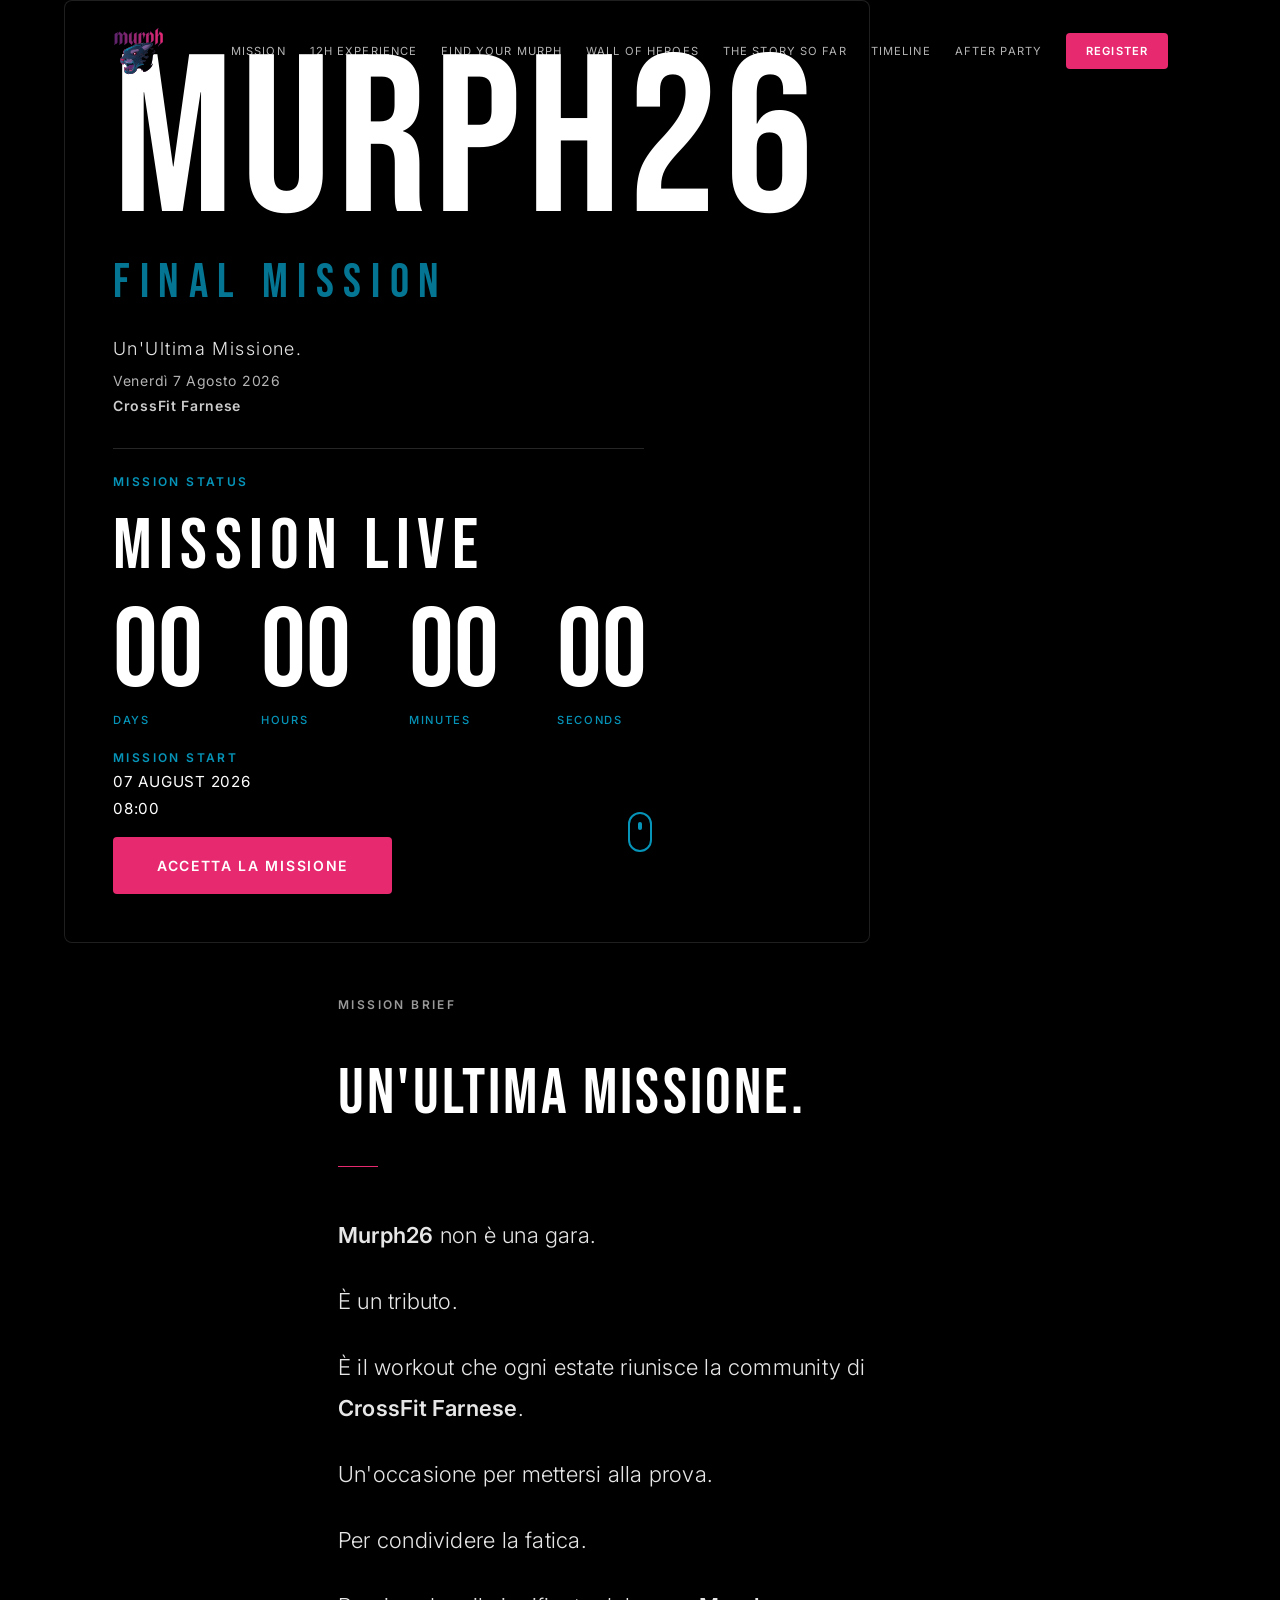
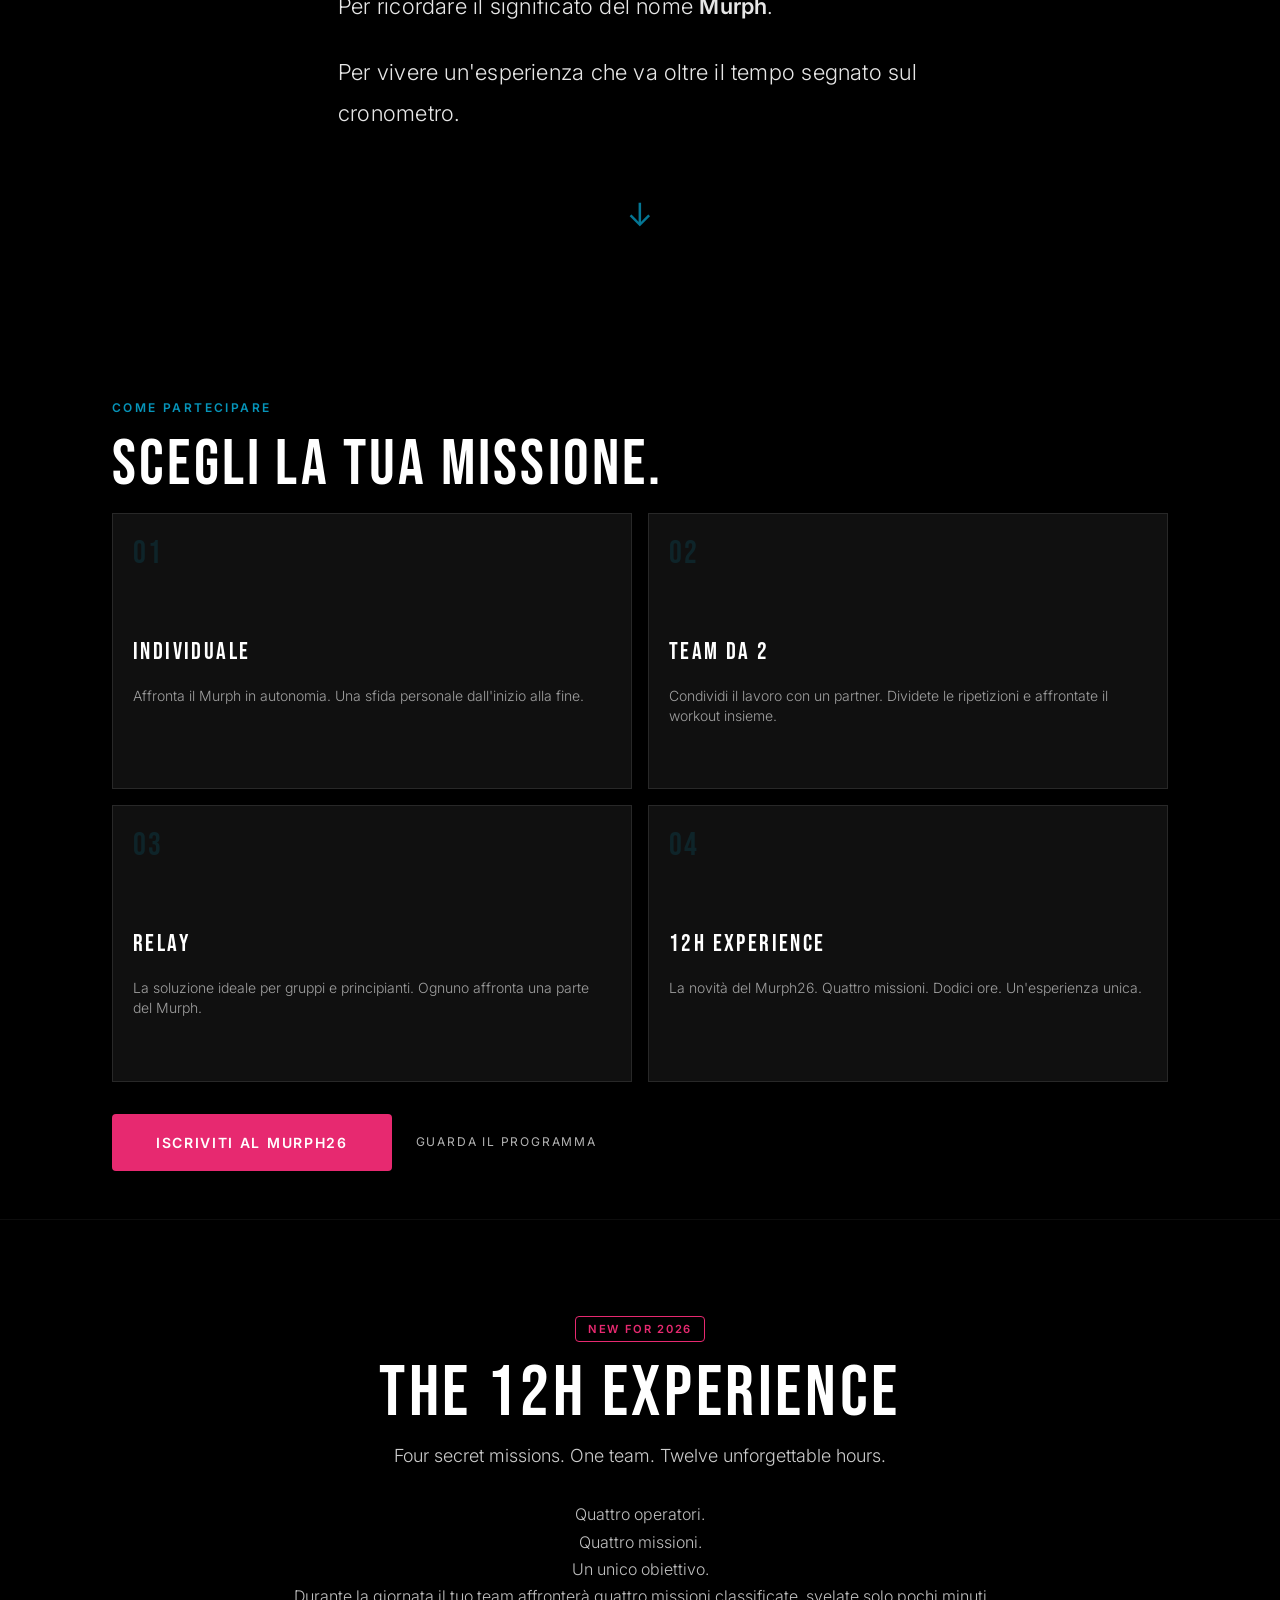
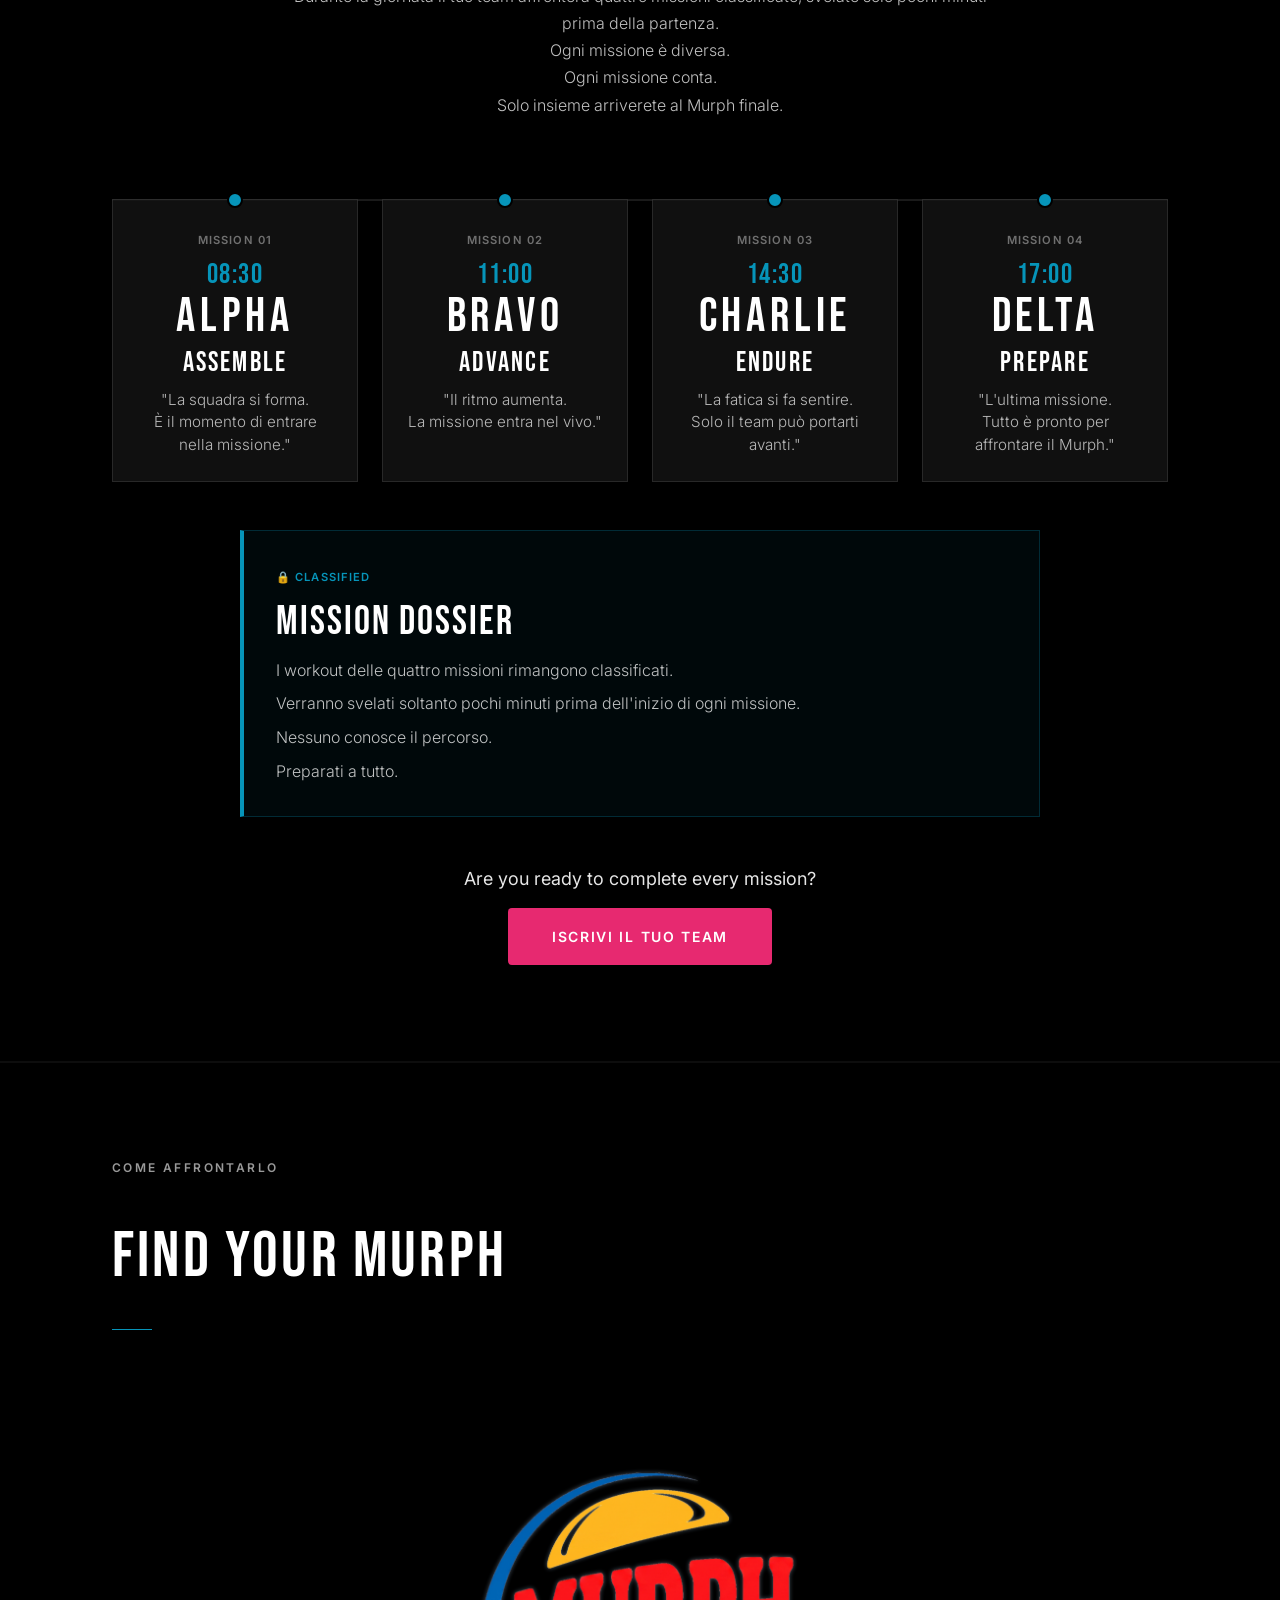
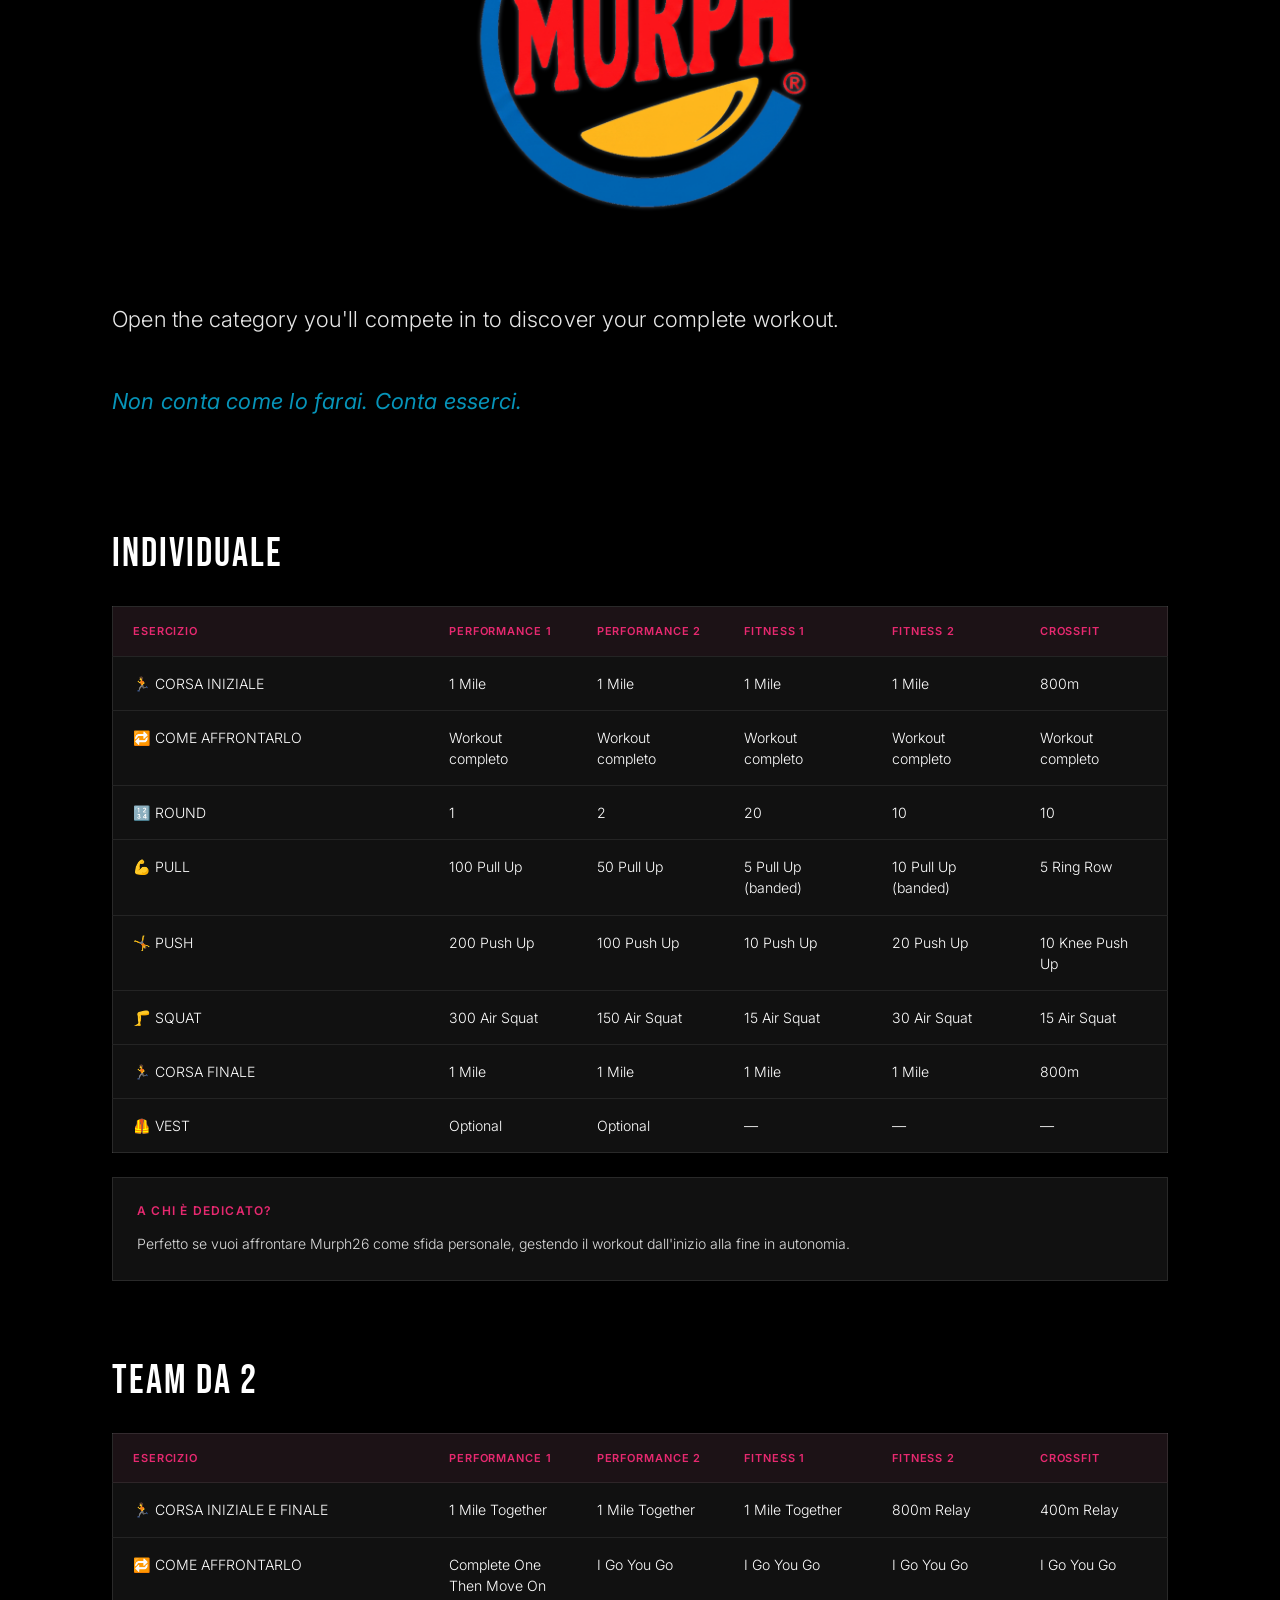
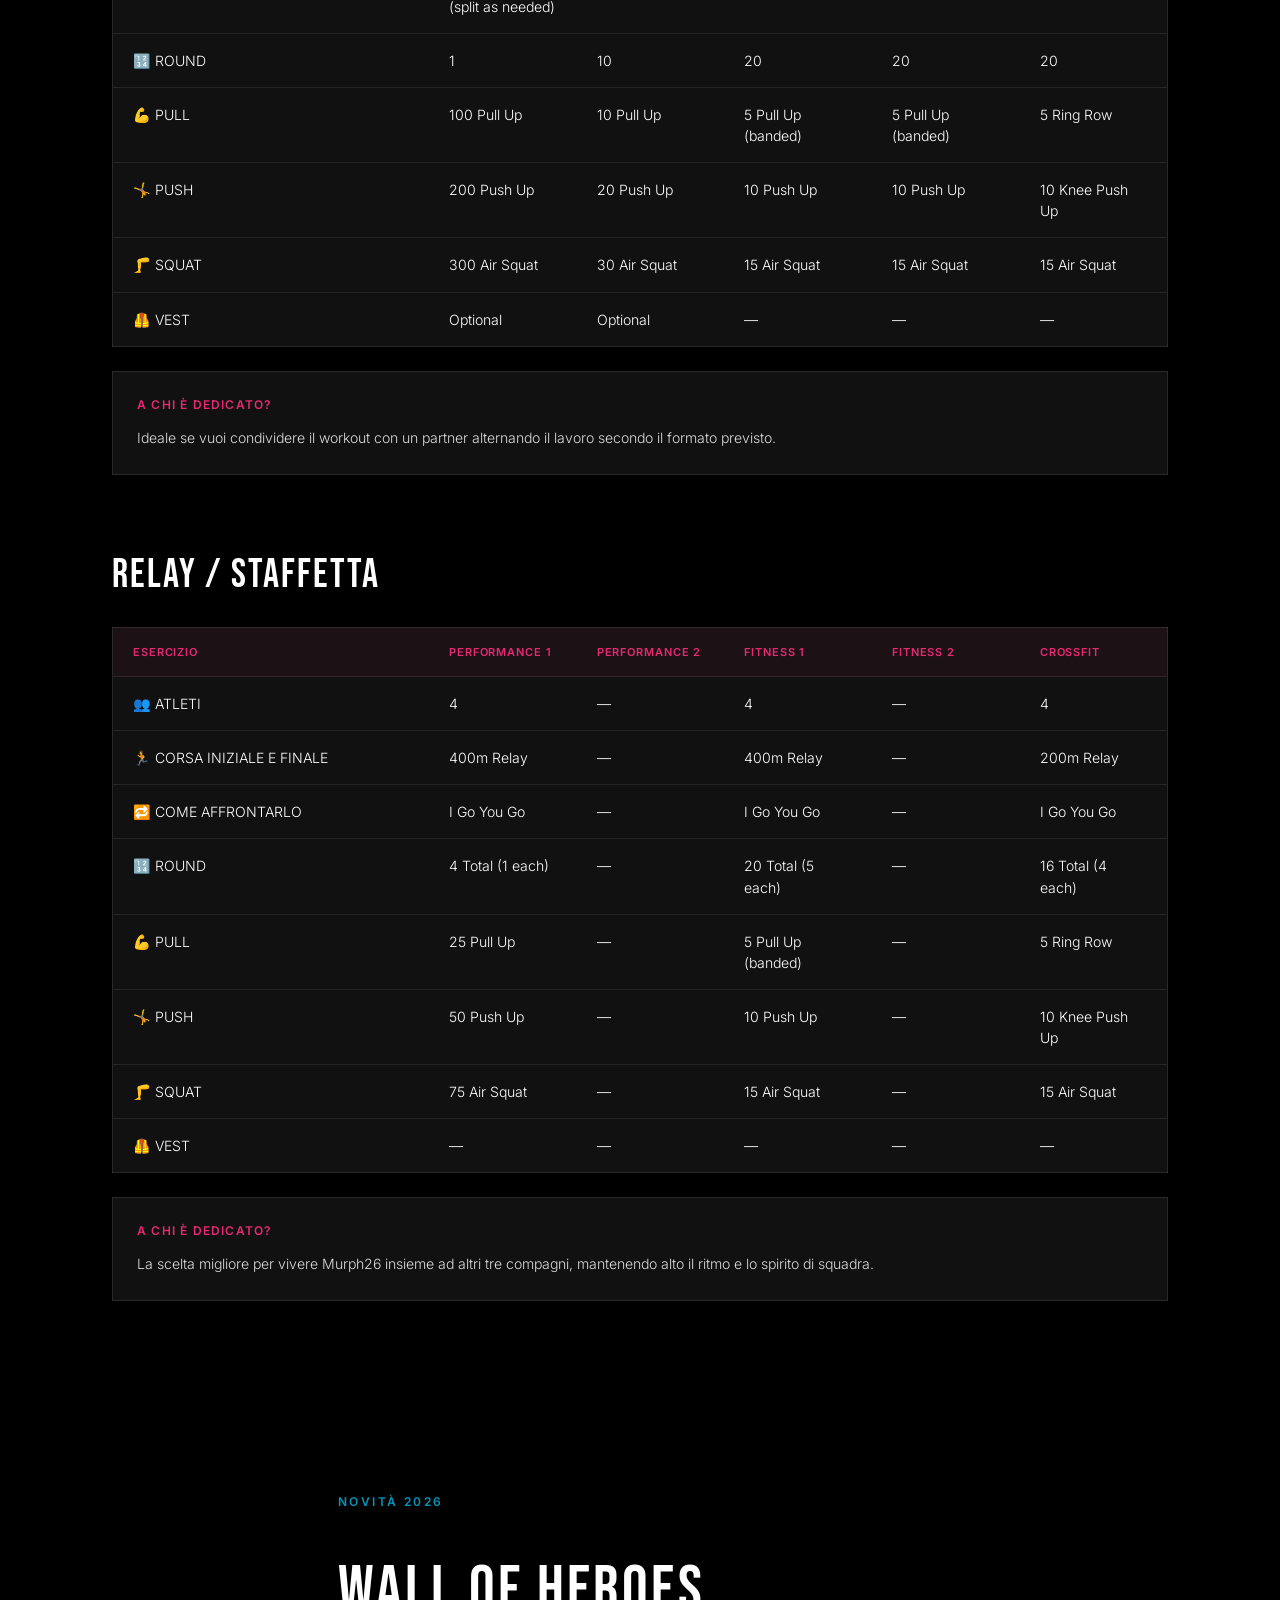
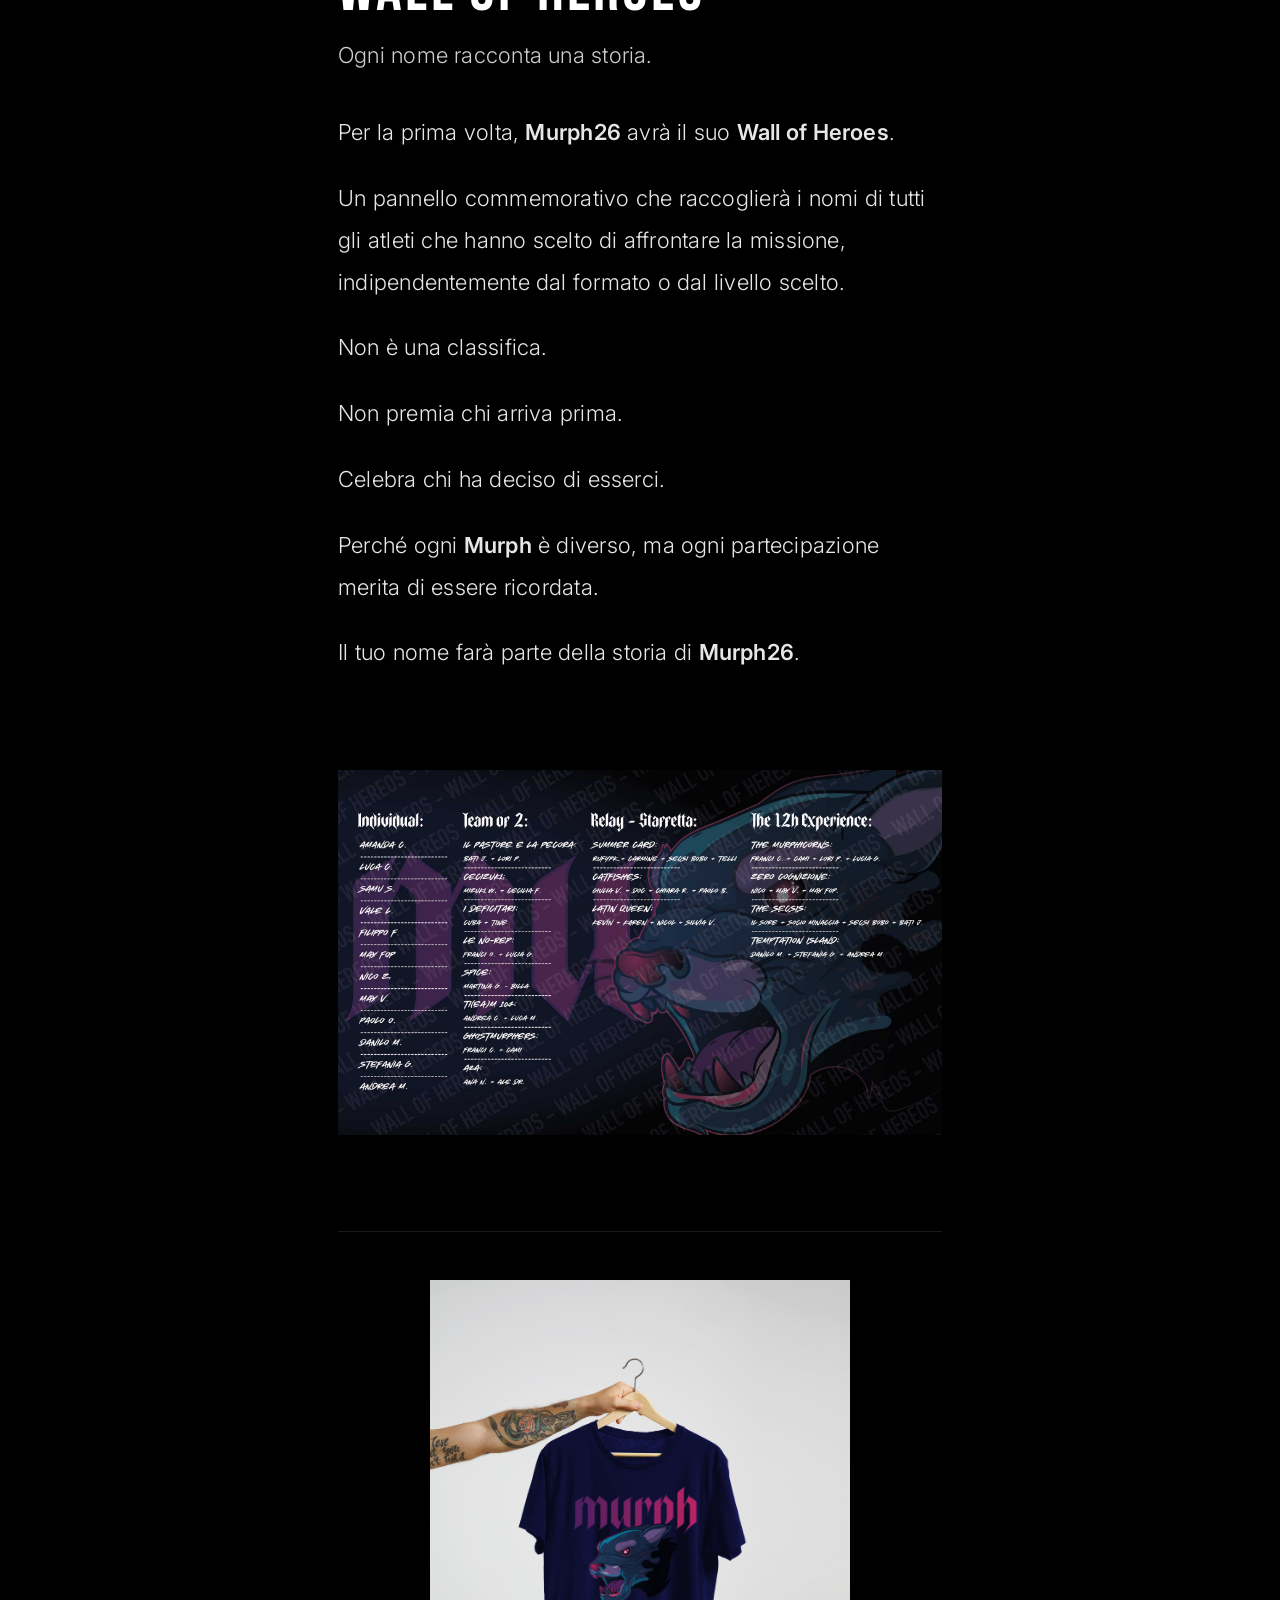
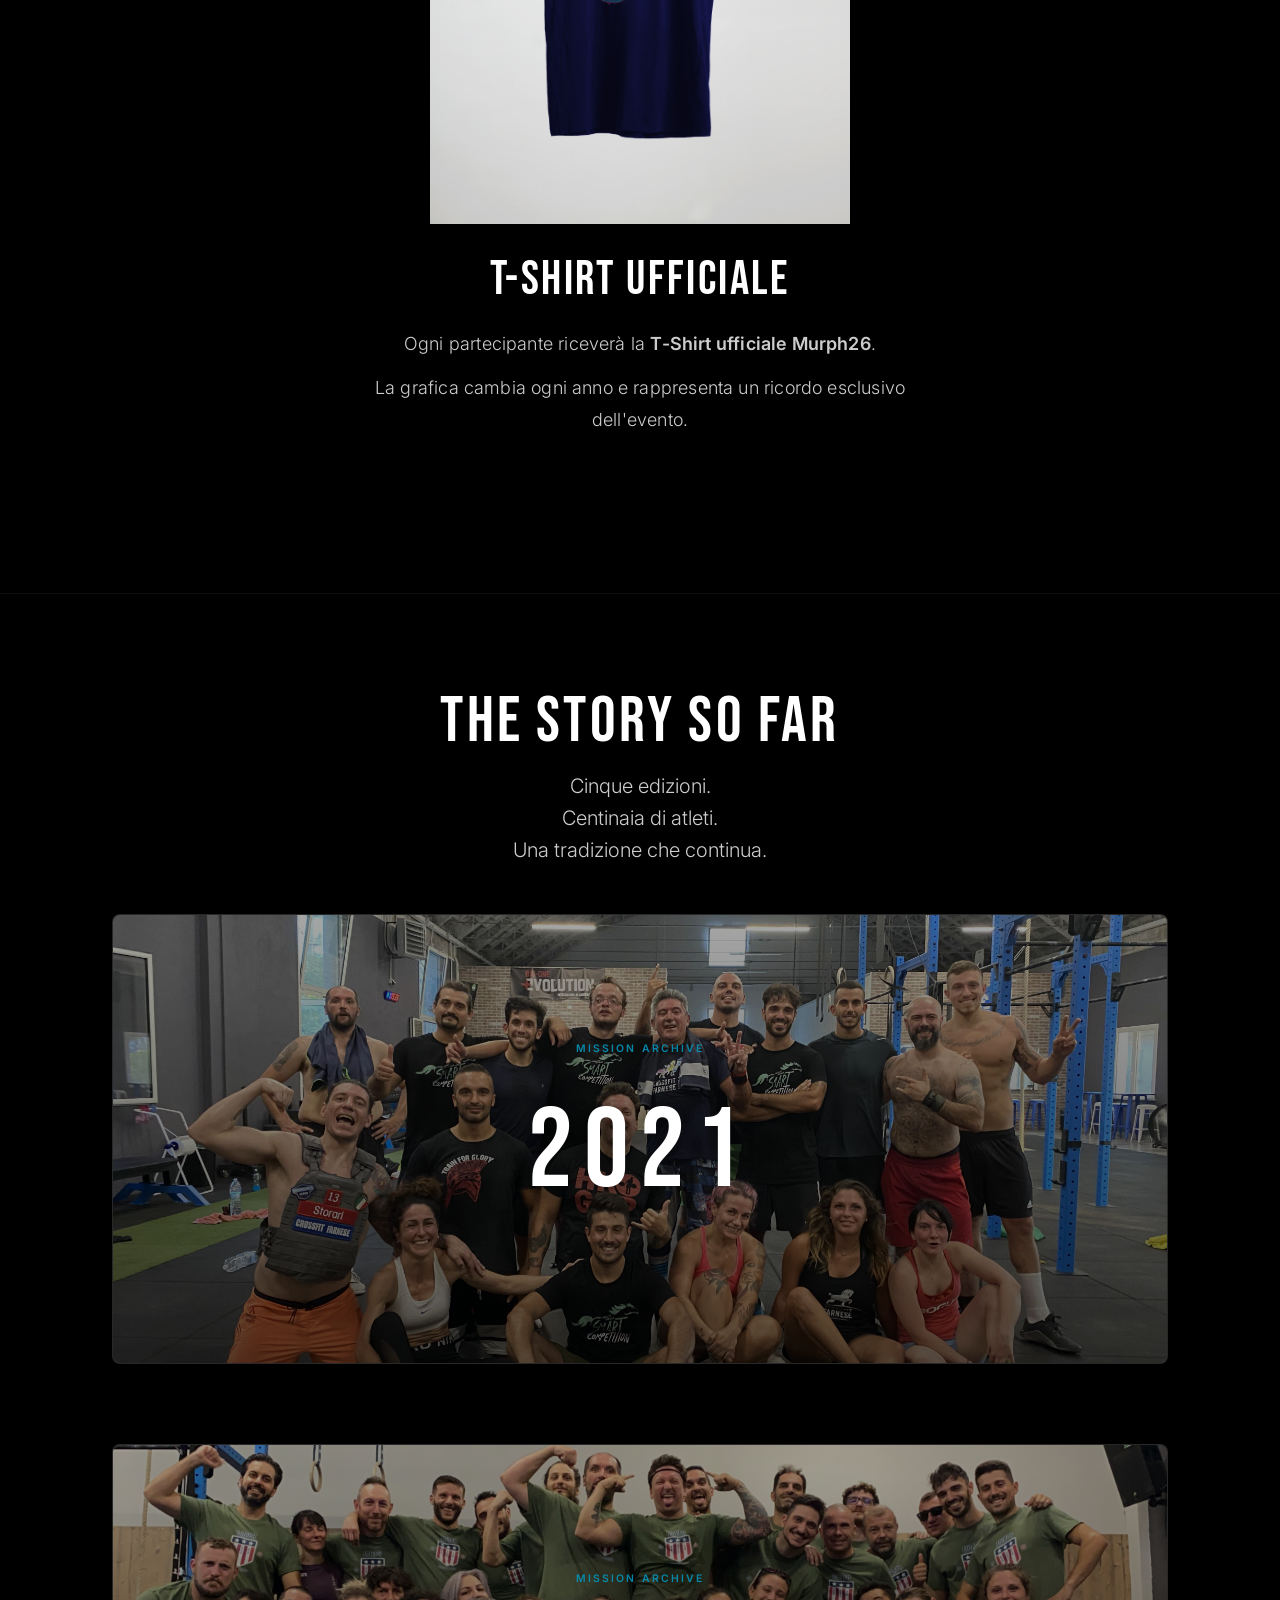
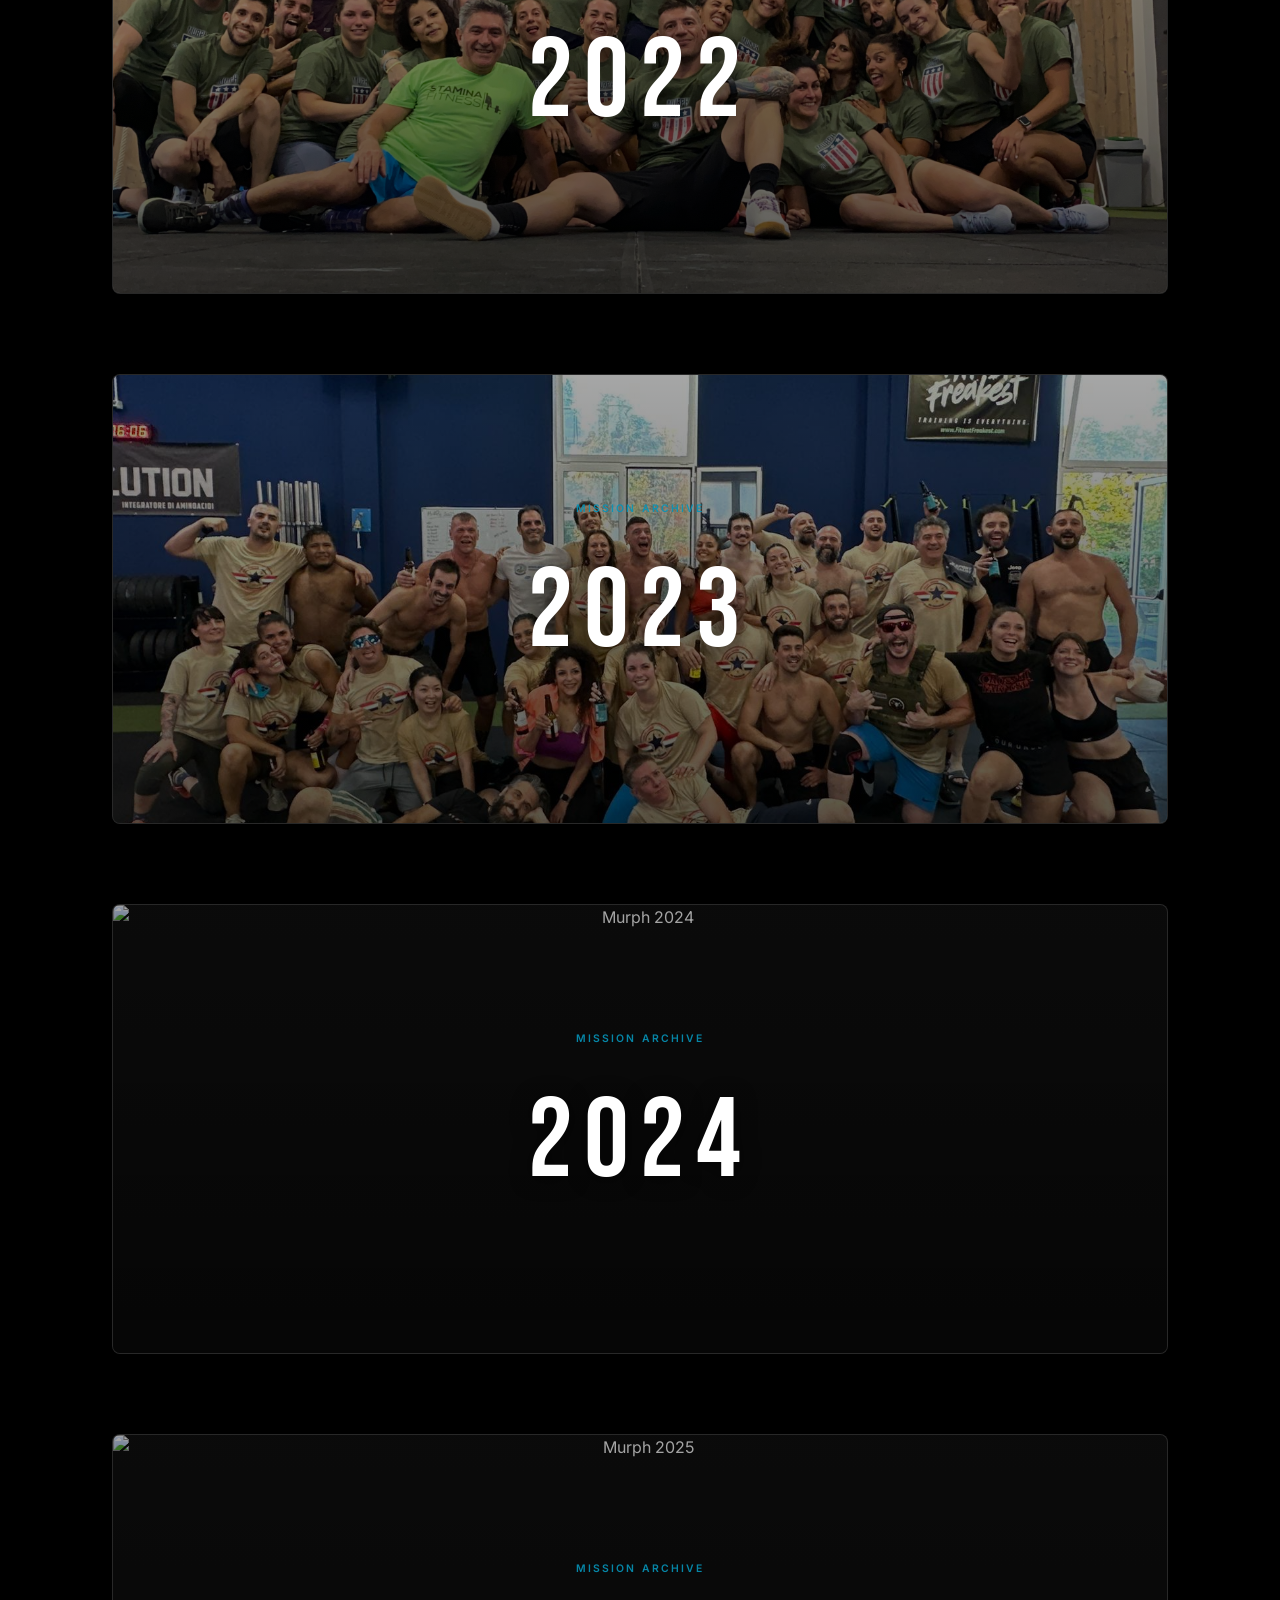
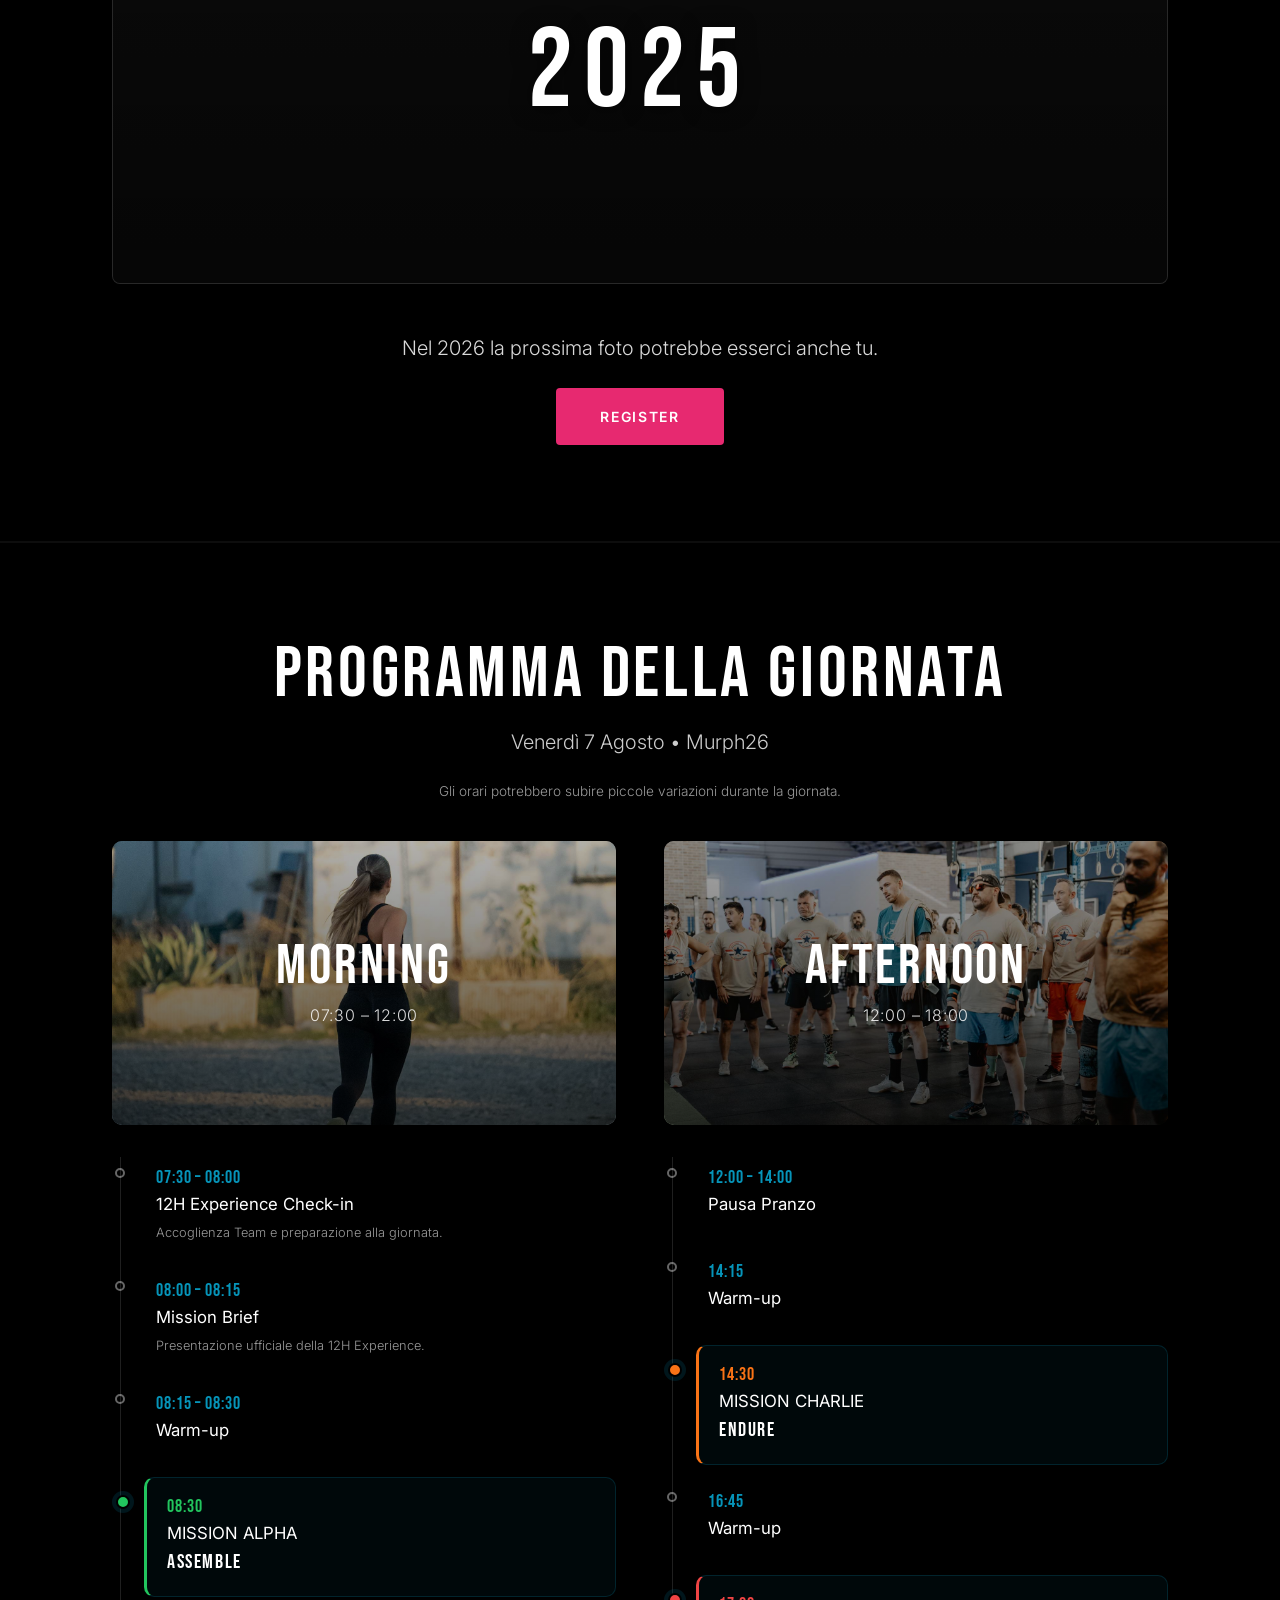
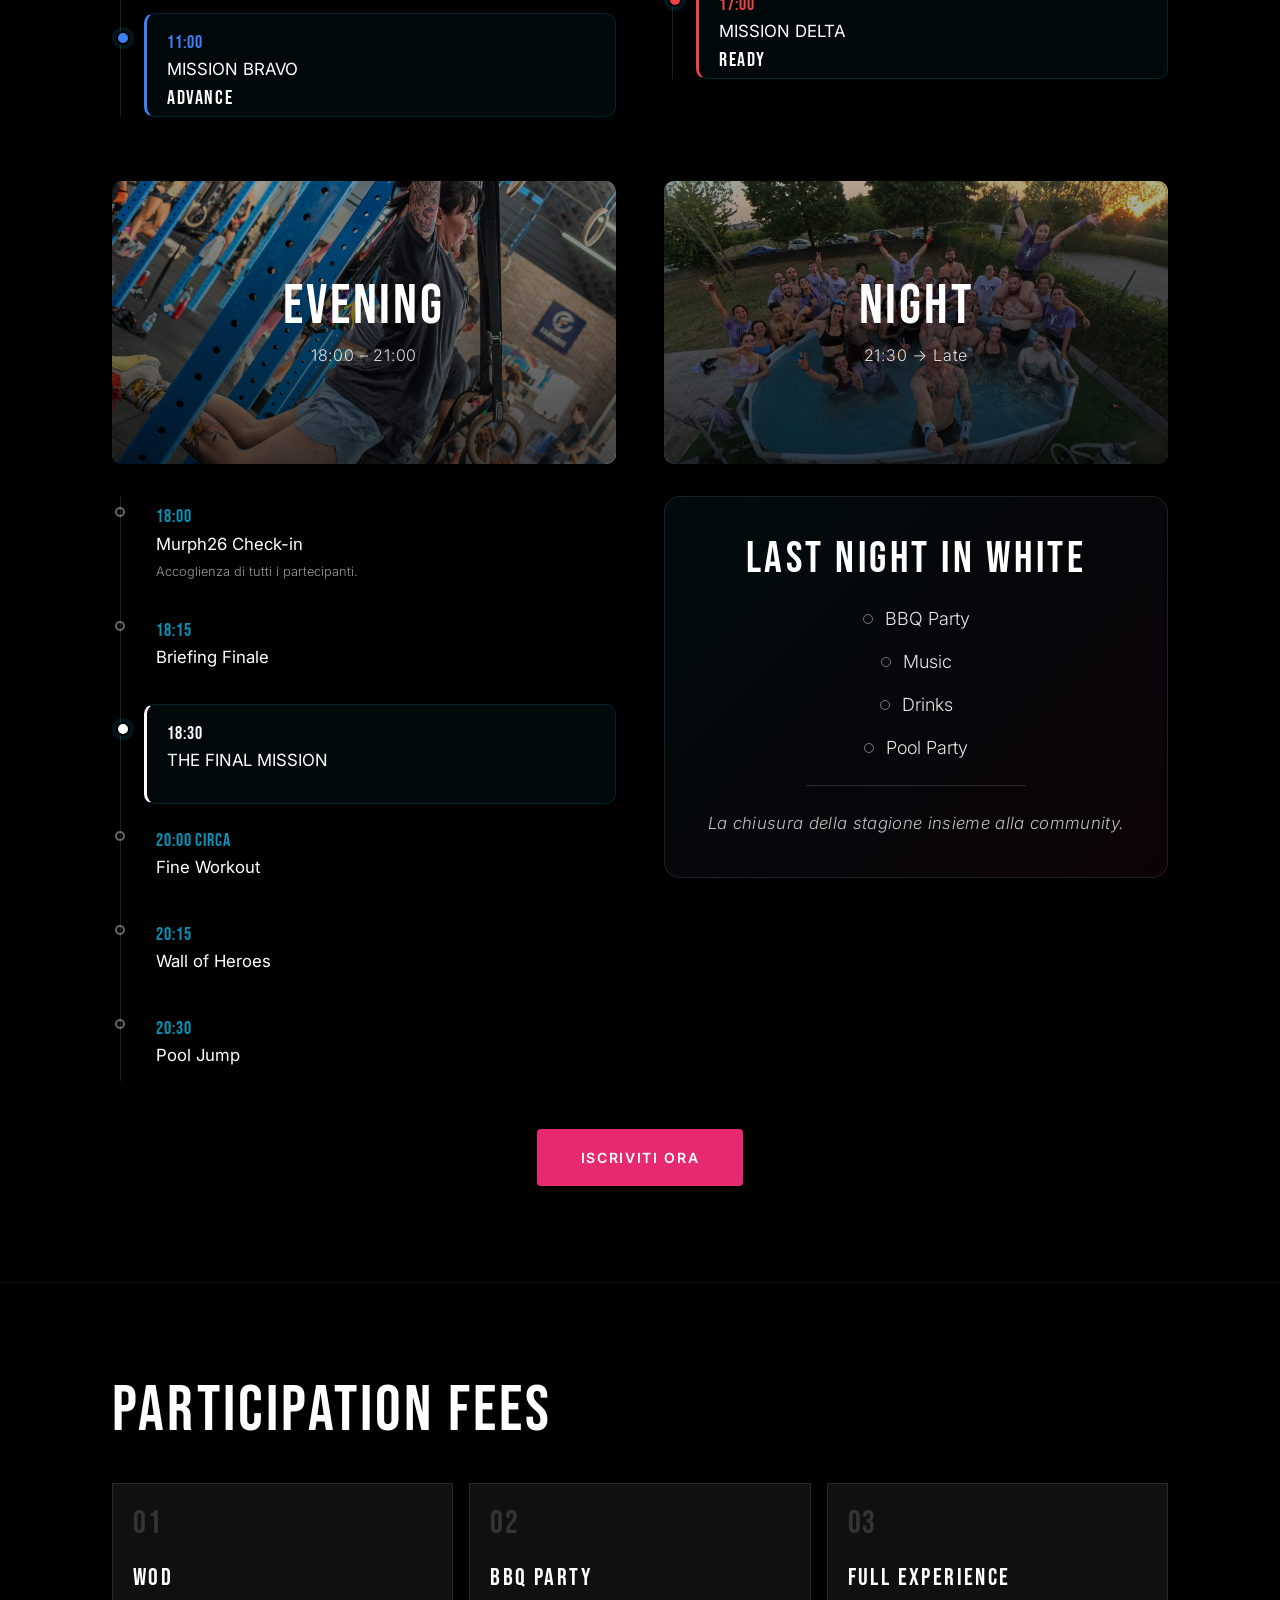
==== commit 72aea0c8: "Fix Individuale card, compact mobile cards, reduce last-night-white height" ====
--- a/index.html
+++ b/index.html
@@ -133,10 +133,6 @@
 <!-- Section Heading -->
 <h2 class="choose-heading">Scegli la tua Missione.</h2>
 
-<!-- Introduction -->
-<p class="choose-introduction">Scegli il formato che preferisci.
-Ogni missione è pensata per permettere a chiunque di vivere il <strong>Murph26</strong>.</p>
-
 <!-- Mission Cards -->
 <div class="mission-cards">
 <!-- Card 01 -->
@@ -144,7 +140,11 @@
 <div class="mission-number">01</div>
 <div class="mission-icon">
 <!-- INDIVIDUALE ICON -->
-</divclass="mission-arrow">→</div>
+</div>
+<h3 class="mission-title">INDIVIDUALE</h3>
+<p class="mission-description">Affronta il Murph in autonomia.
+Una sfida personale dall'inizio alla fine.</p>
+<div class="mission-arrow">→</div>
 </a>
 
 <!-- Card 02 -->
--- a/style.css
+++ b/style.css
@@ -905,13 +905,17 @@
 }
 
 .mission-cards {
-gap: 0.75rem;
-margin-bottom: 1.5rem;
+gap: 0.5rem;
+margin-bottom: 1rem;
 }
 
 .mission-card {
-padding: 1.25rem 1rem;
-gap: 0.5rem;
+padding: 0.875rem 0.75rem;
+gap: 0.25rem;
+}
+
+.mission-title {
+margin: 0.25rem 0 0.125rem 0;
 }
 }
 
@@ -1621,8 +1625,8 @@
 .last-night-white {
 position: relative;
 width: 100%;
-height: 70vh;
-min-height: 450px;
+height: 60vh;
+min-height: 400px;
 background-image: url('assets/white-party.jpg');
 background-size: cover;
 background-position: center;
@@ -1886,8 +1890,8 @@
 }
 
 .last-night-white {
-height: 60vh;
-min-height: 400px;
+height: 50vh;
+min-height: 300px;
 }
 
 .white-content {
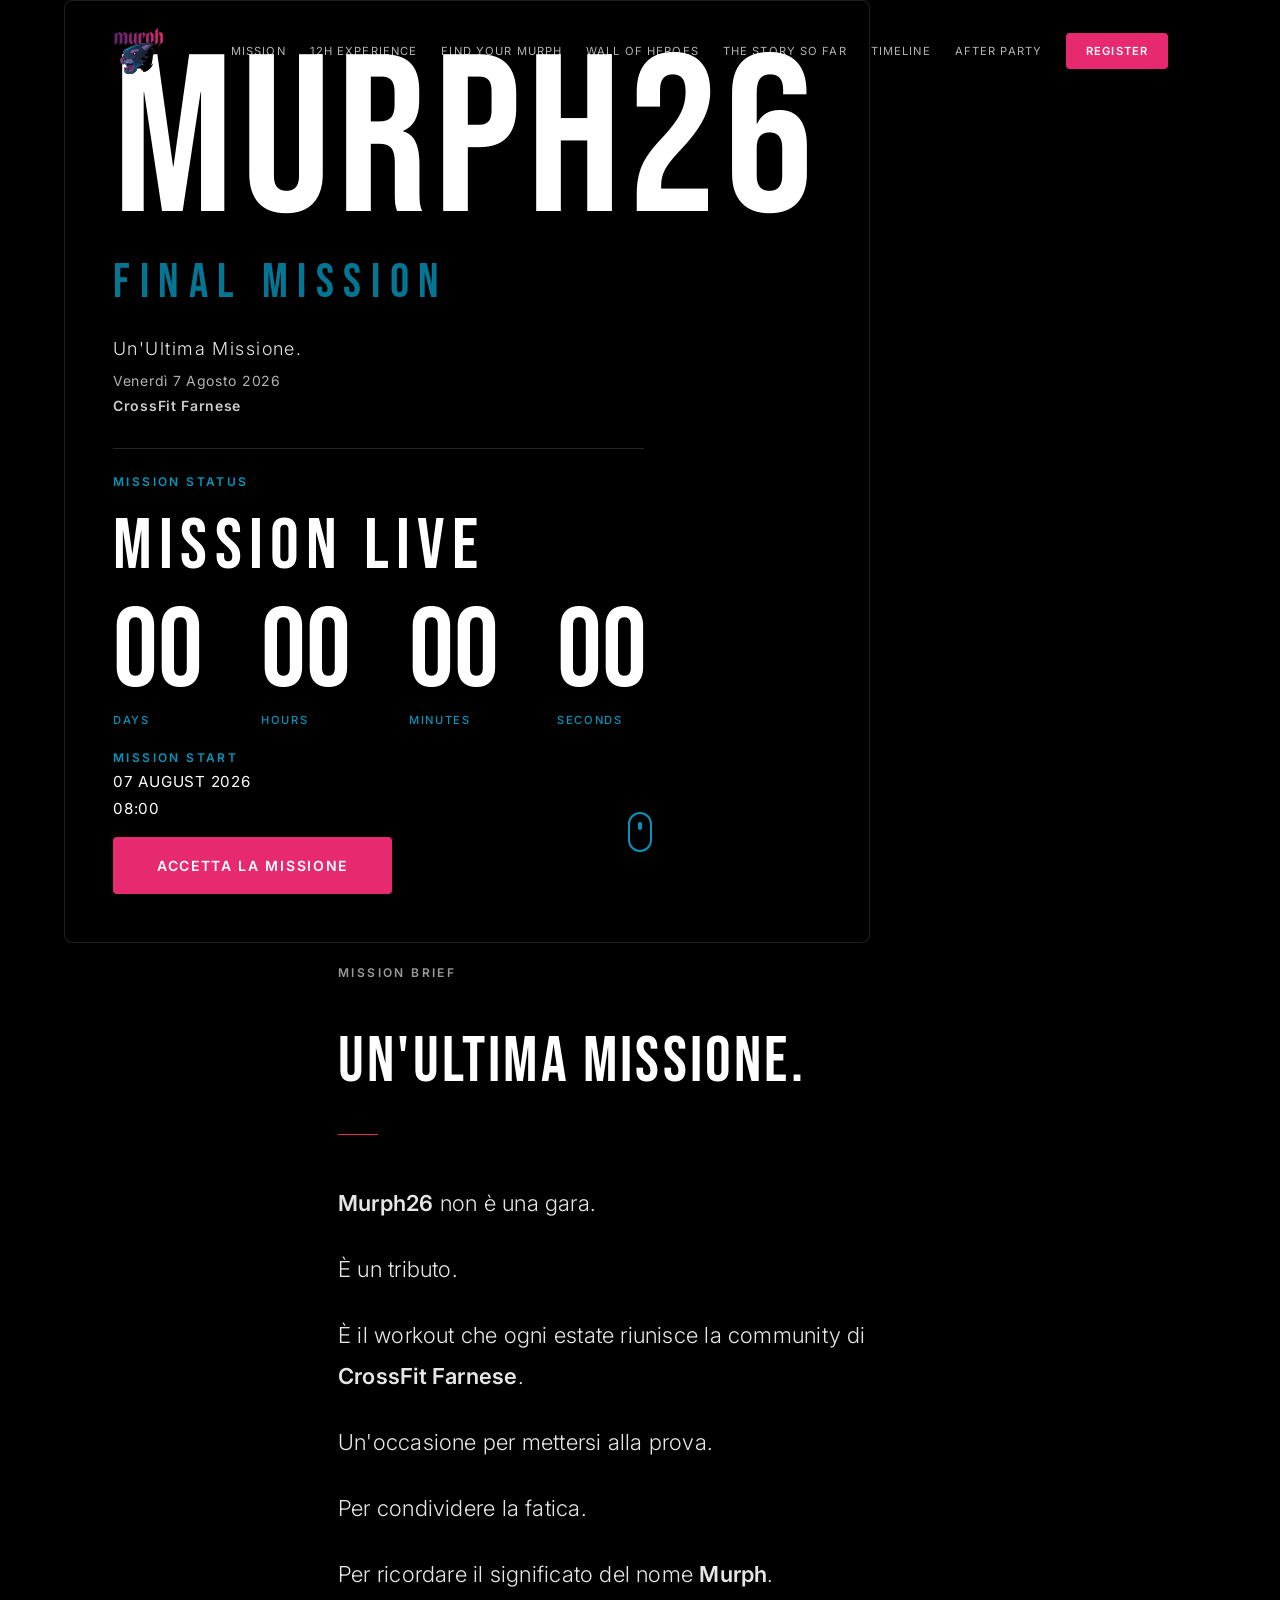
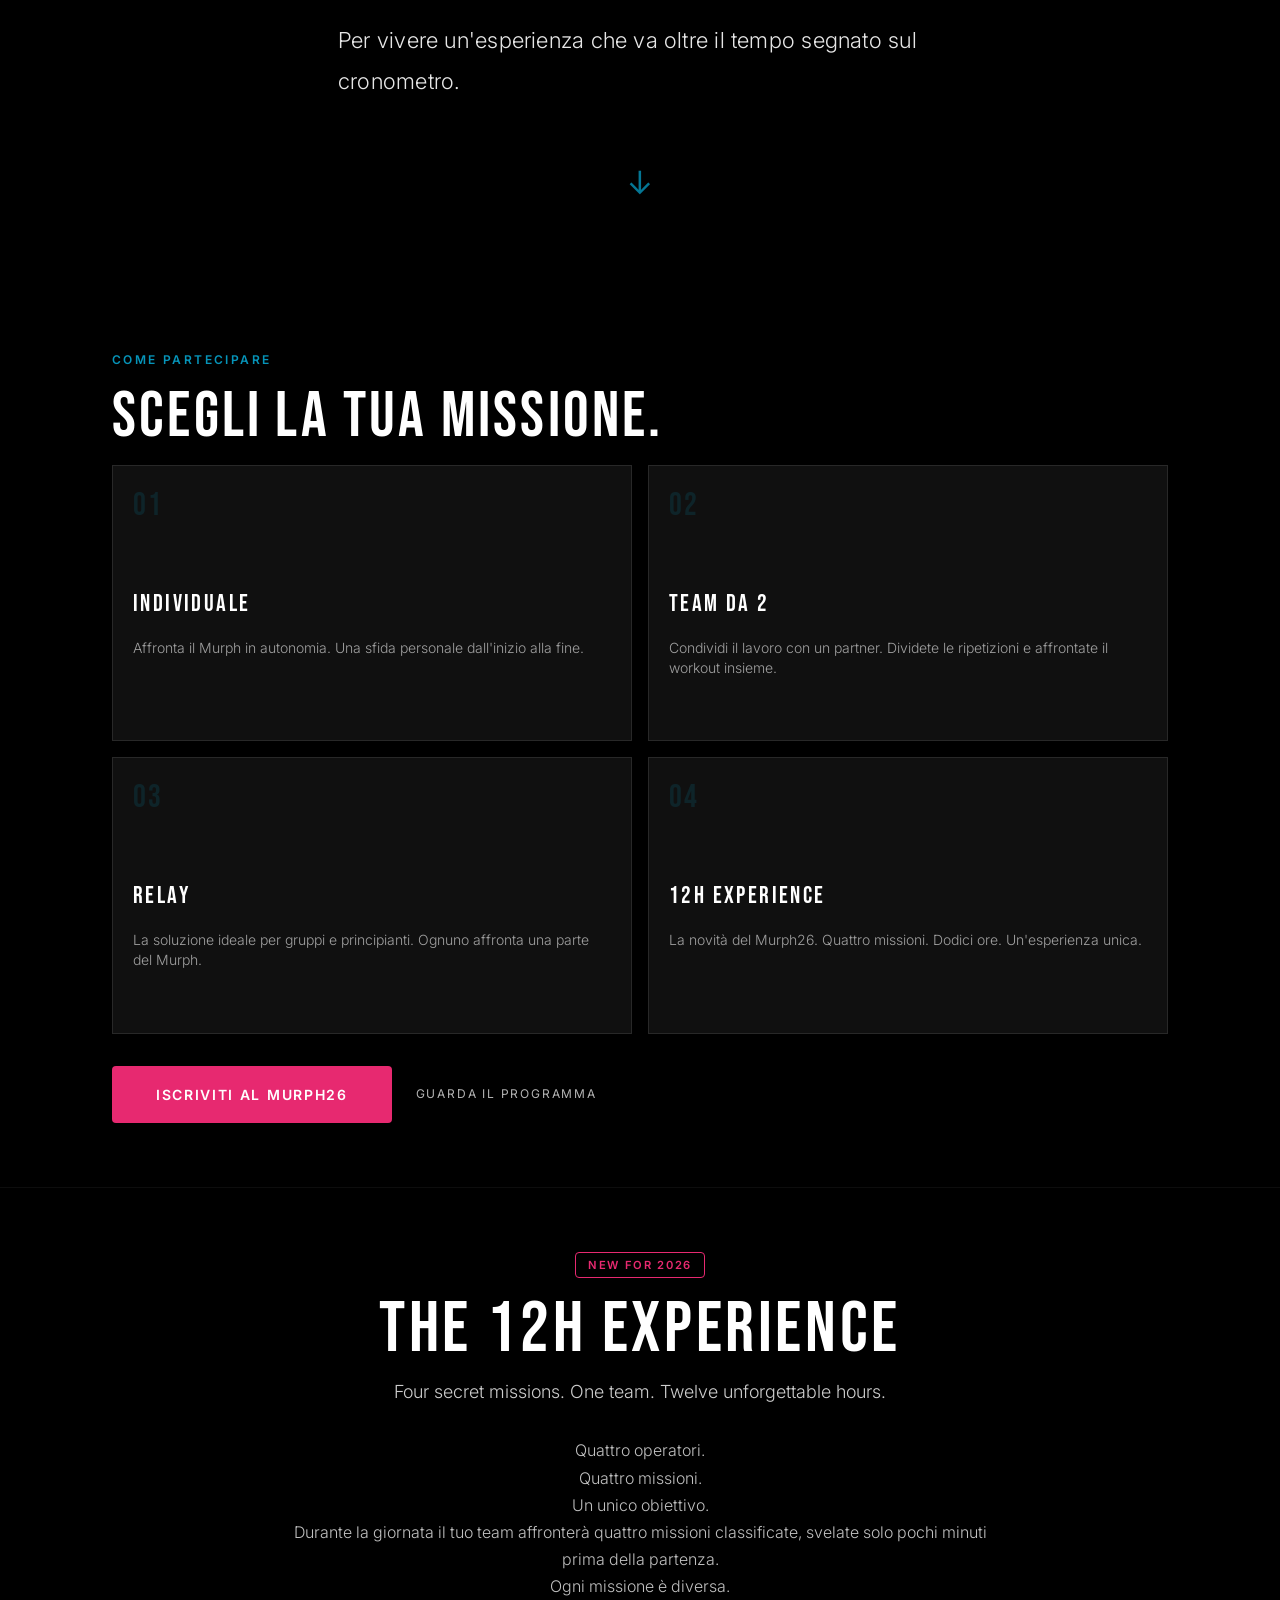
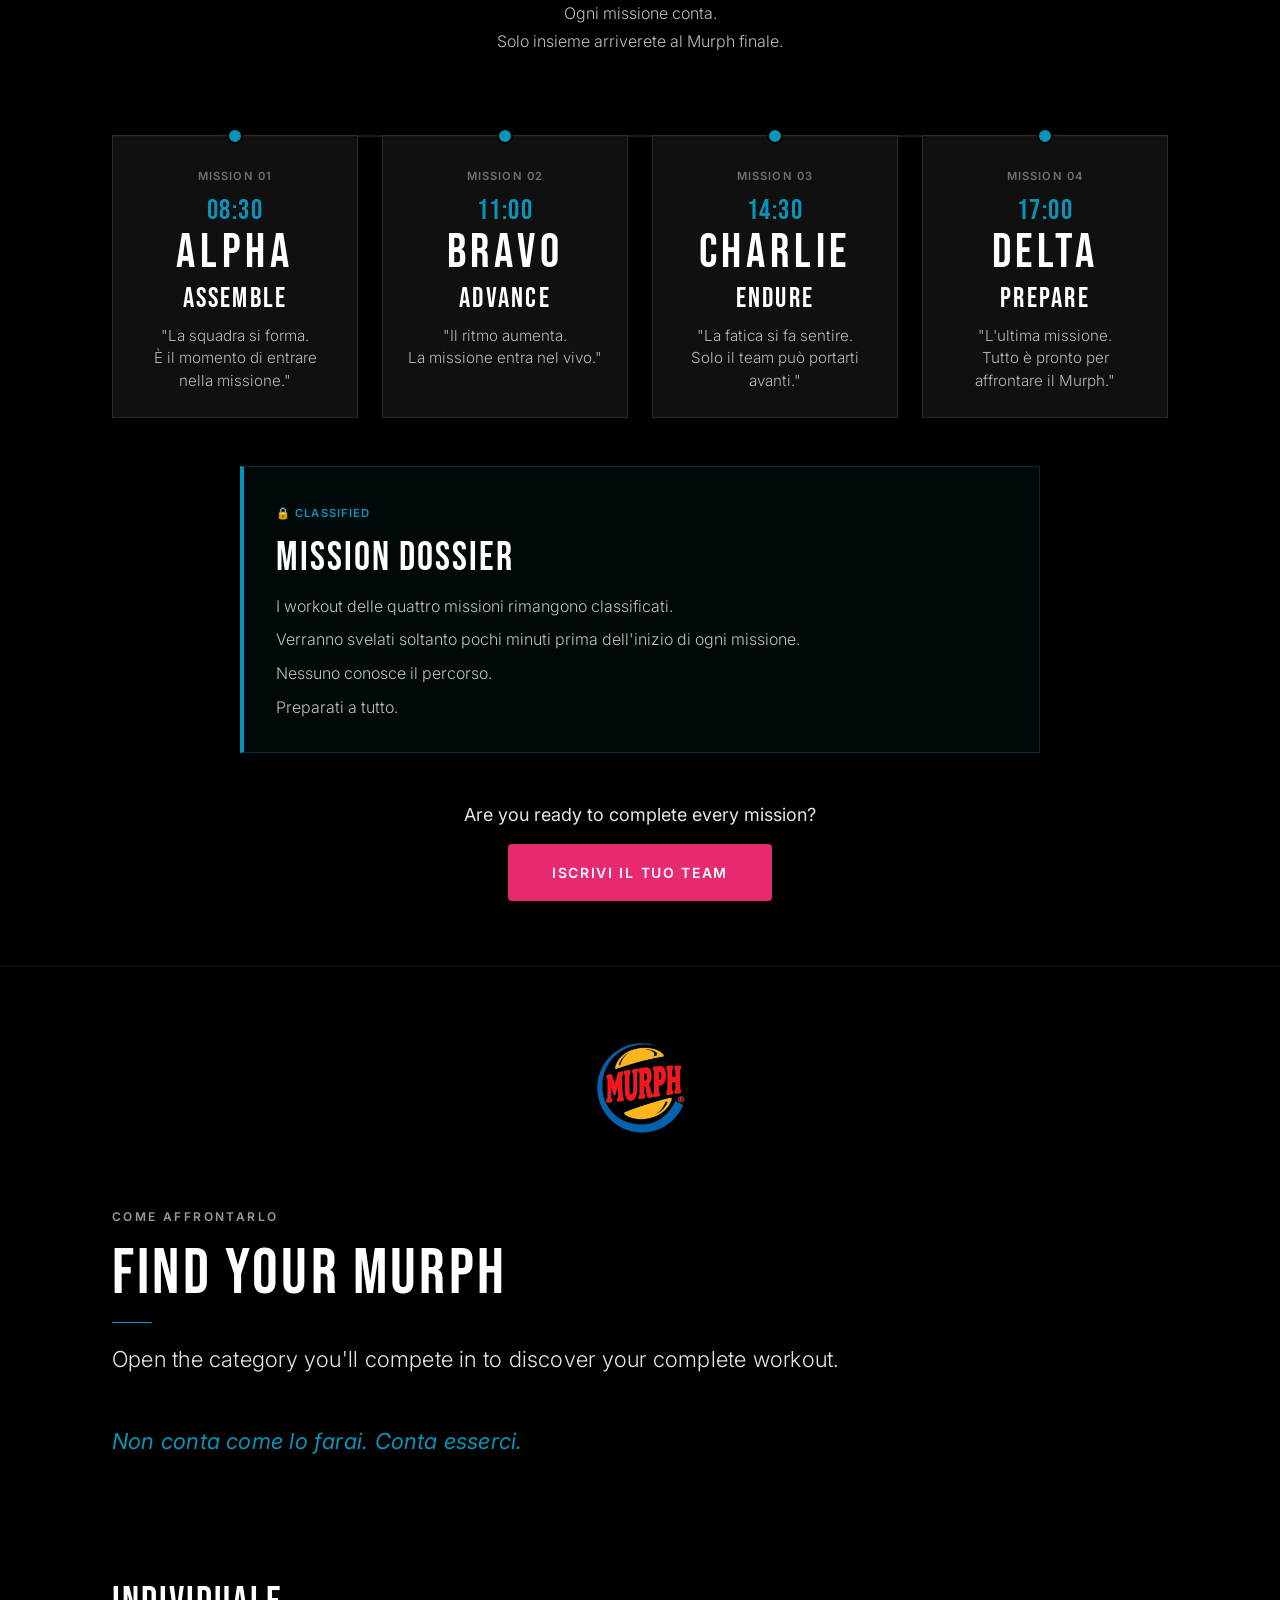
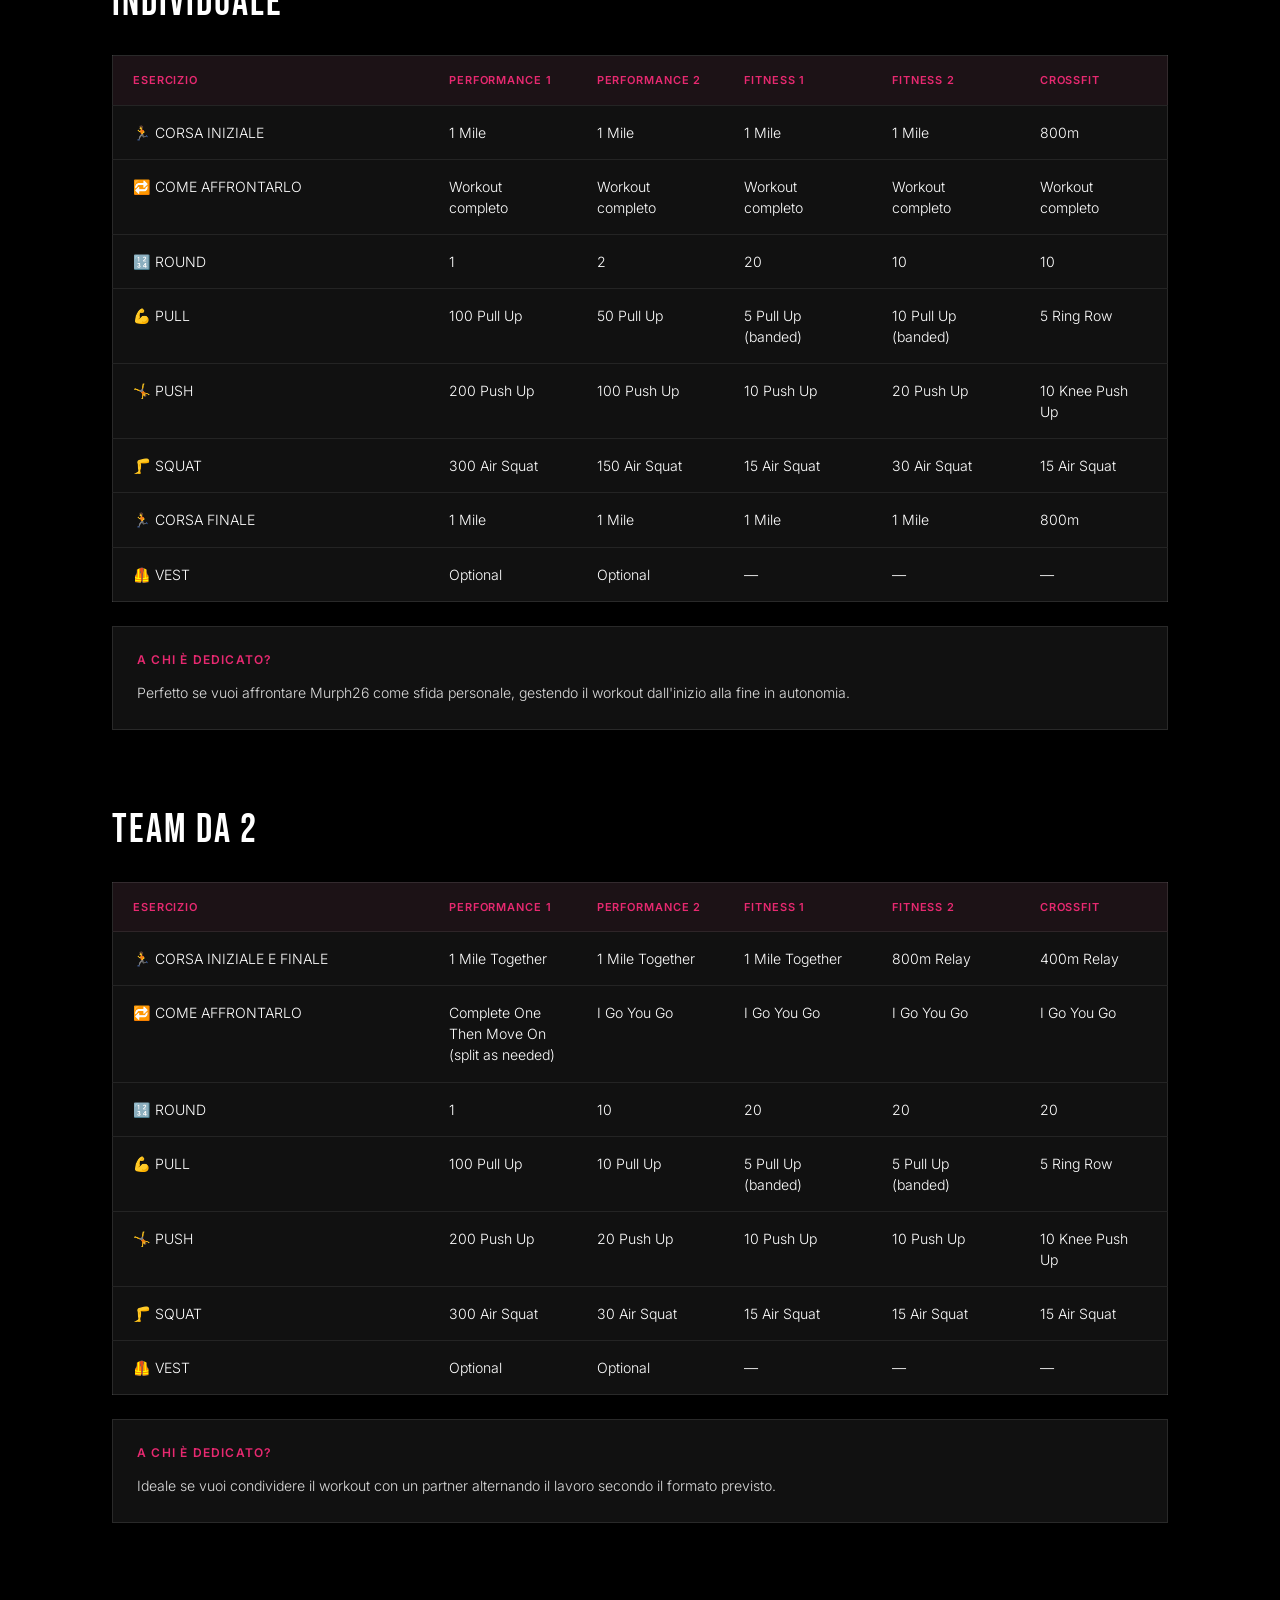
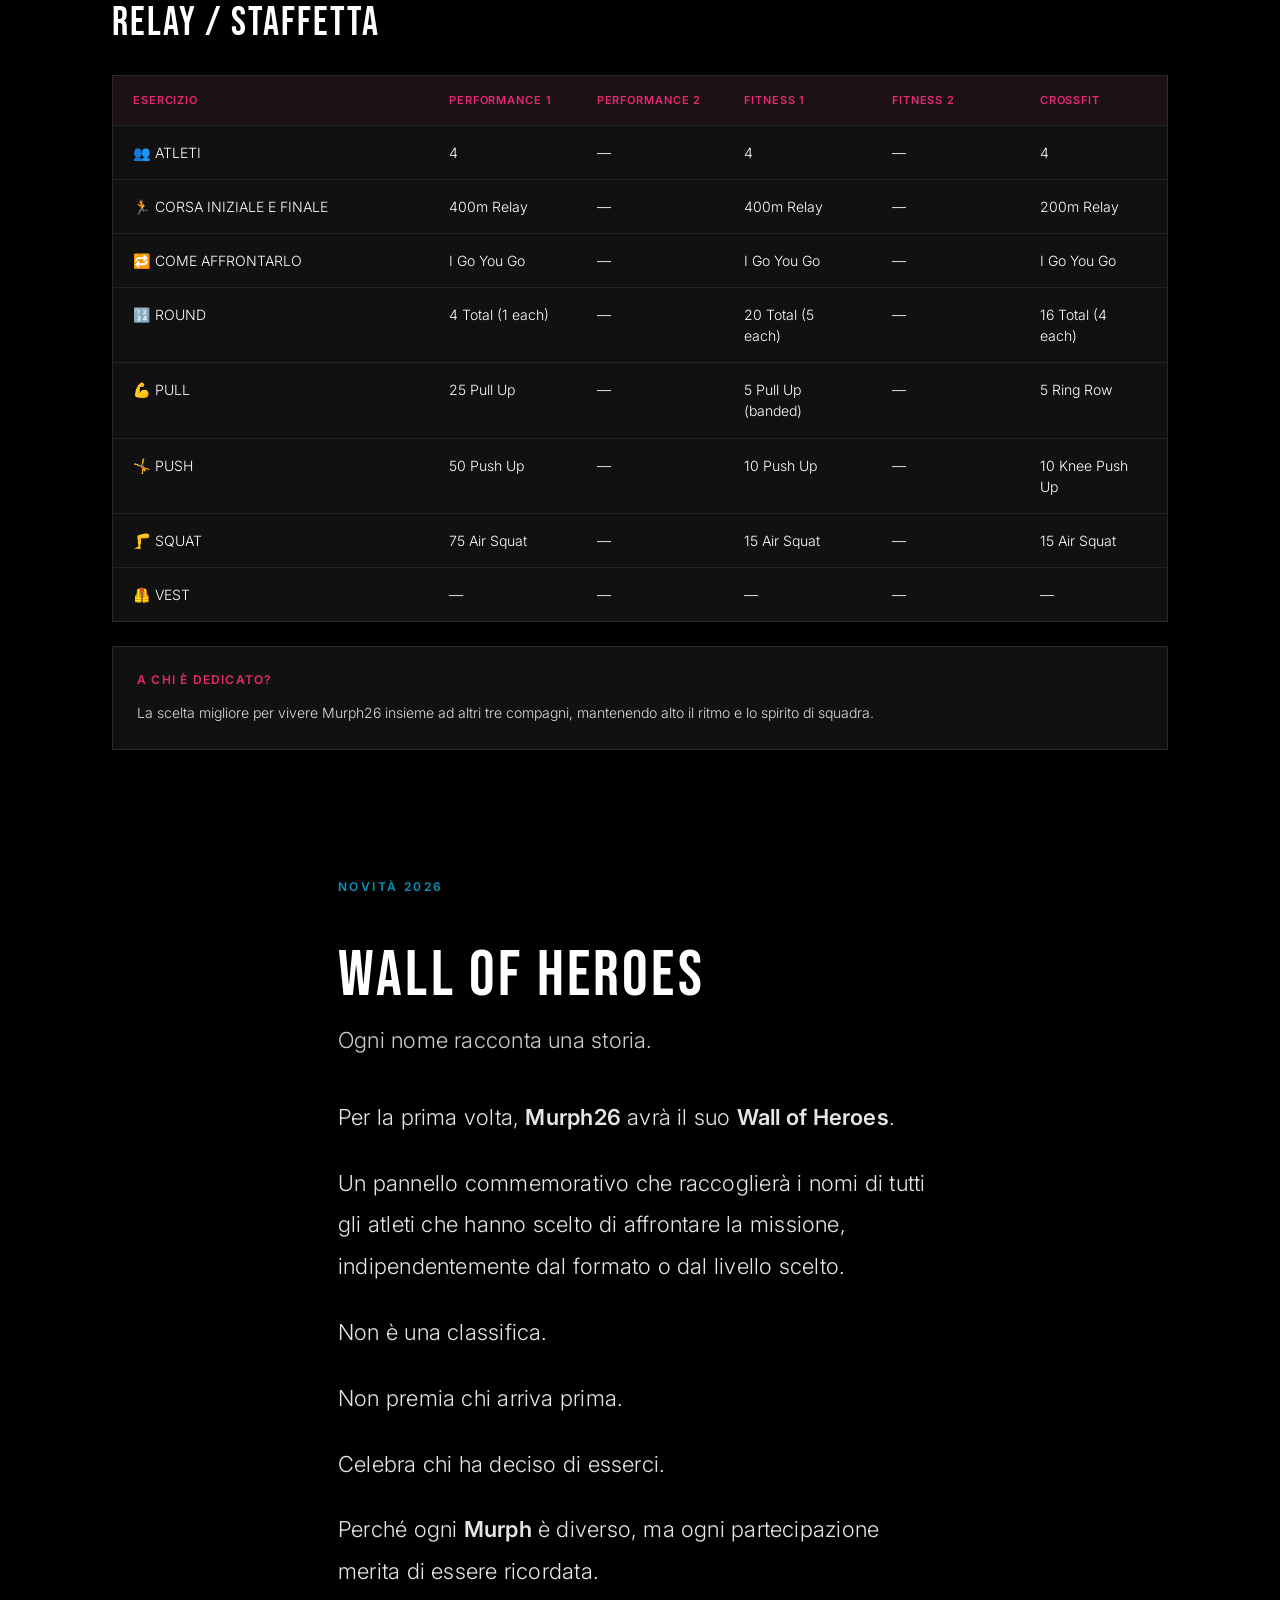
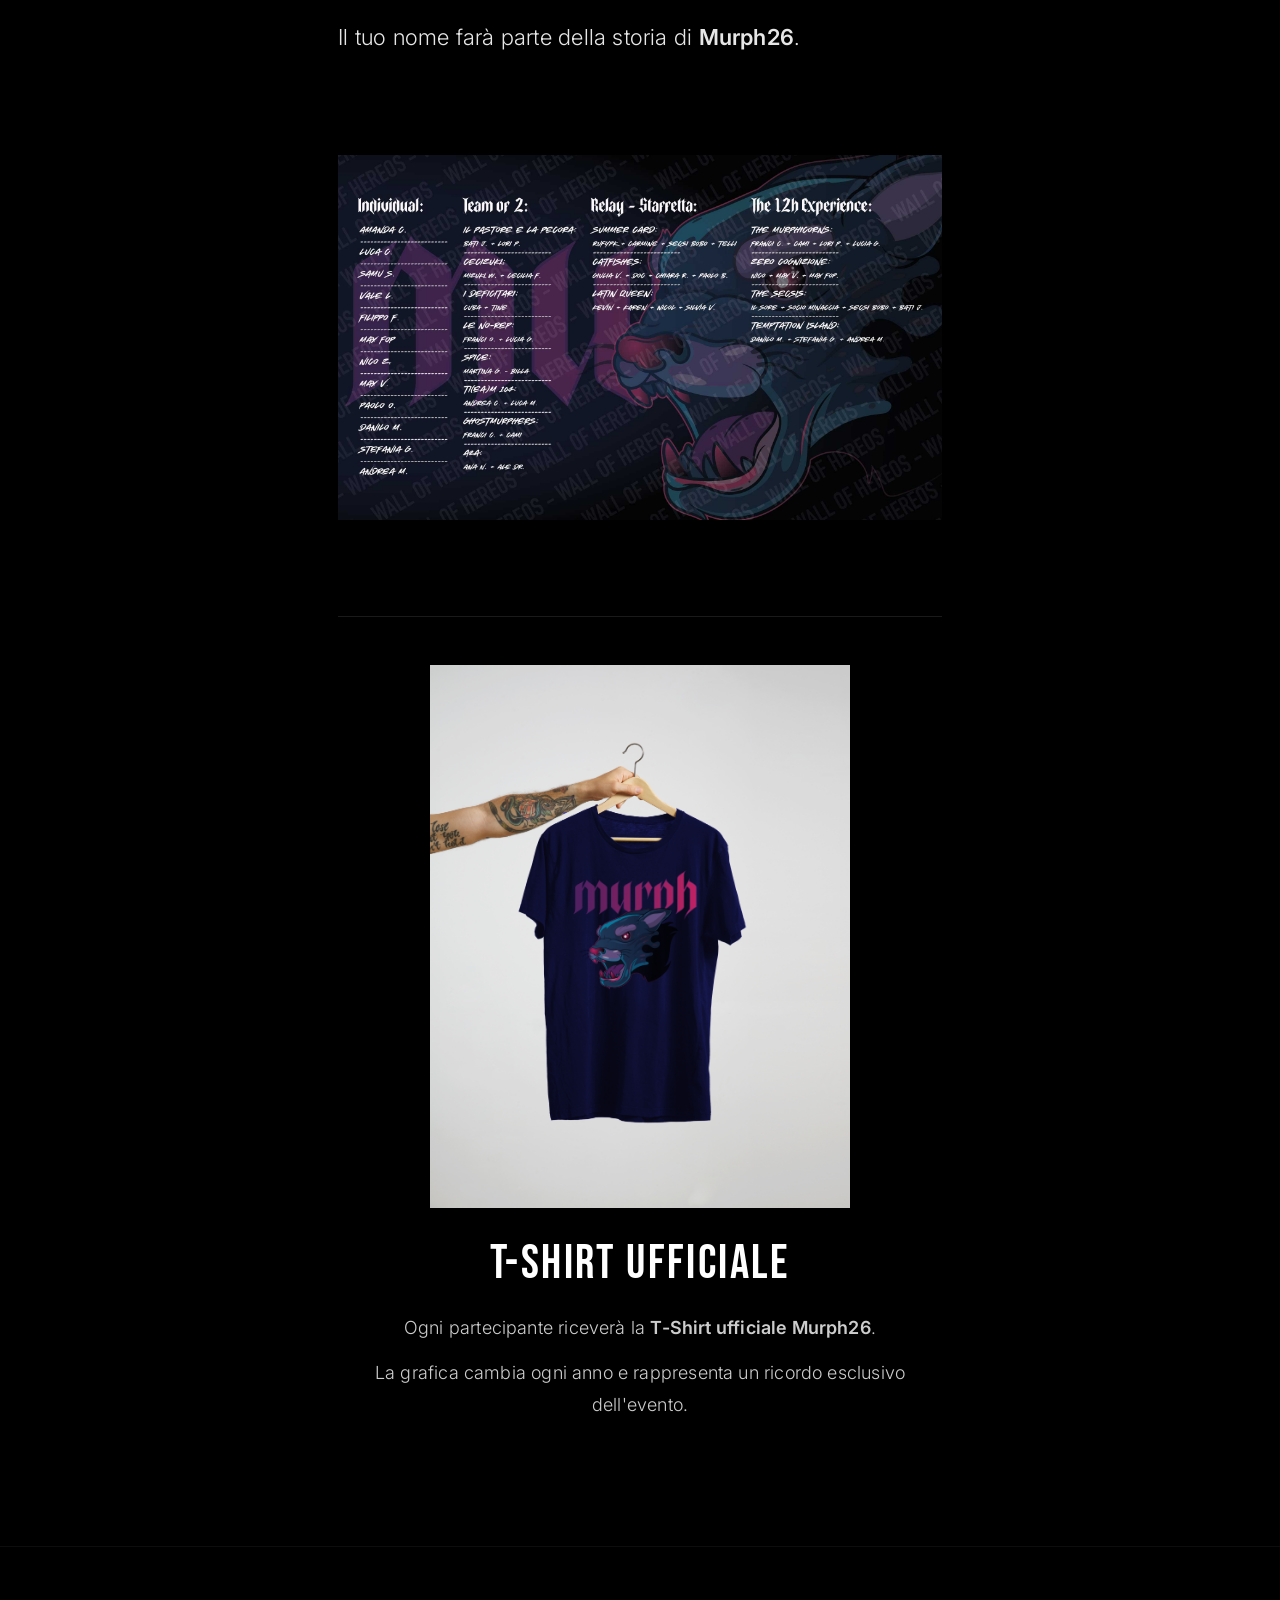
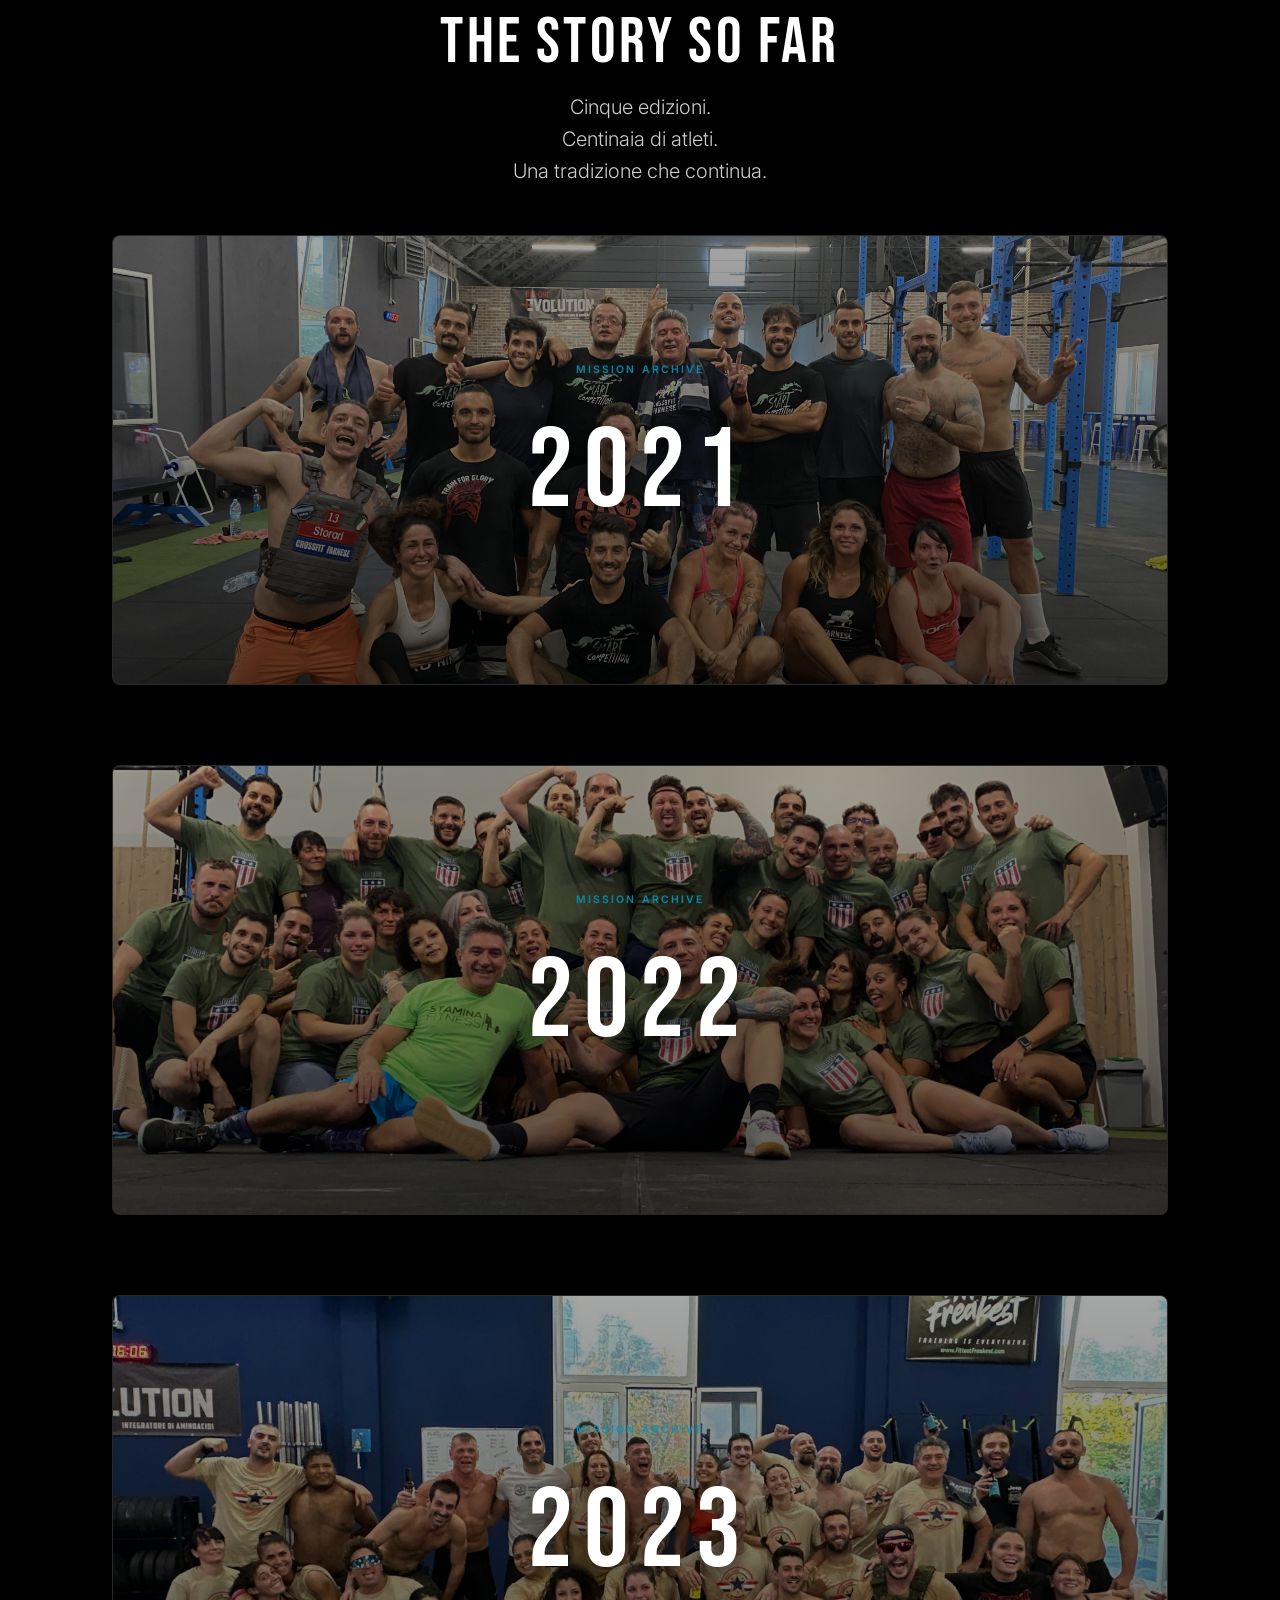
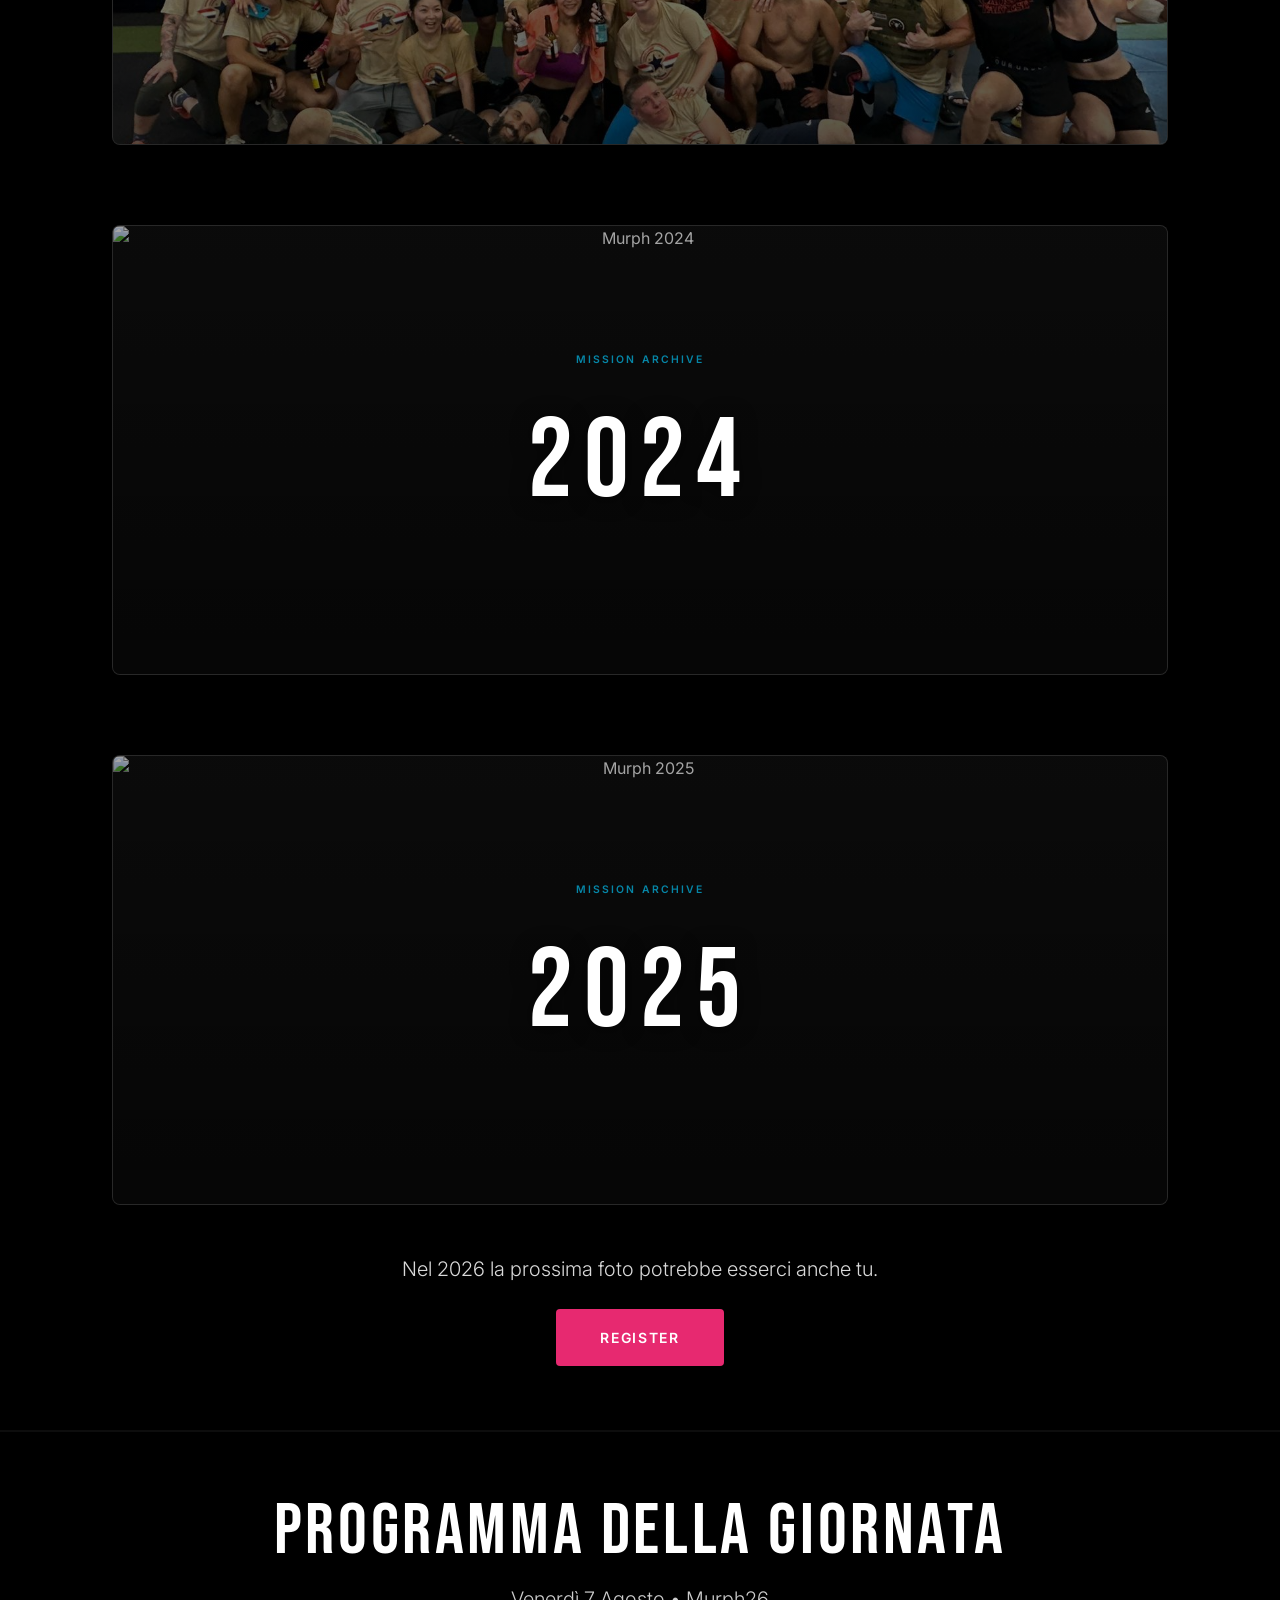
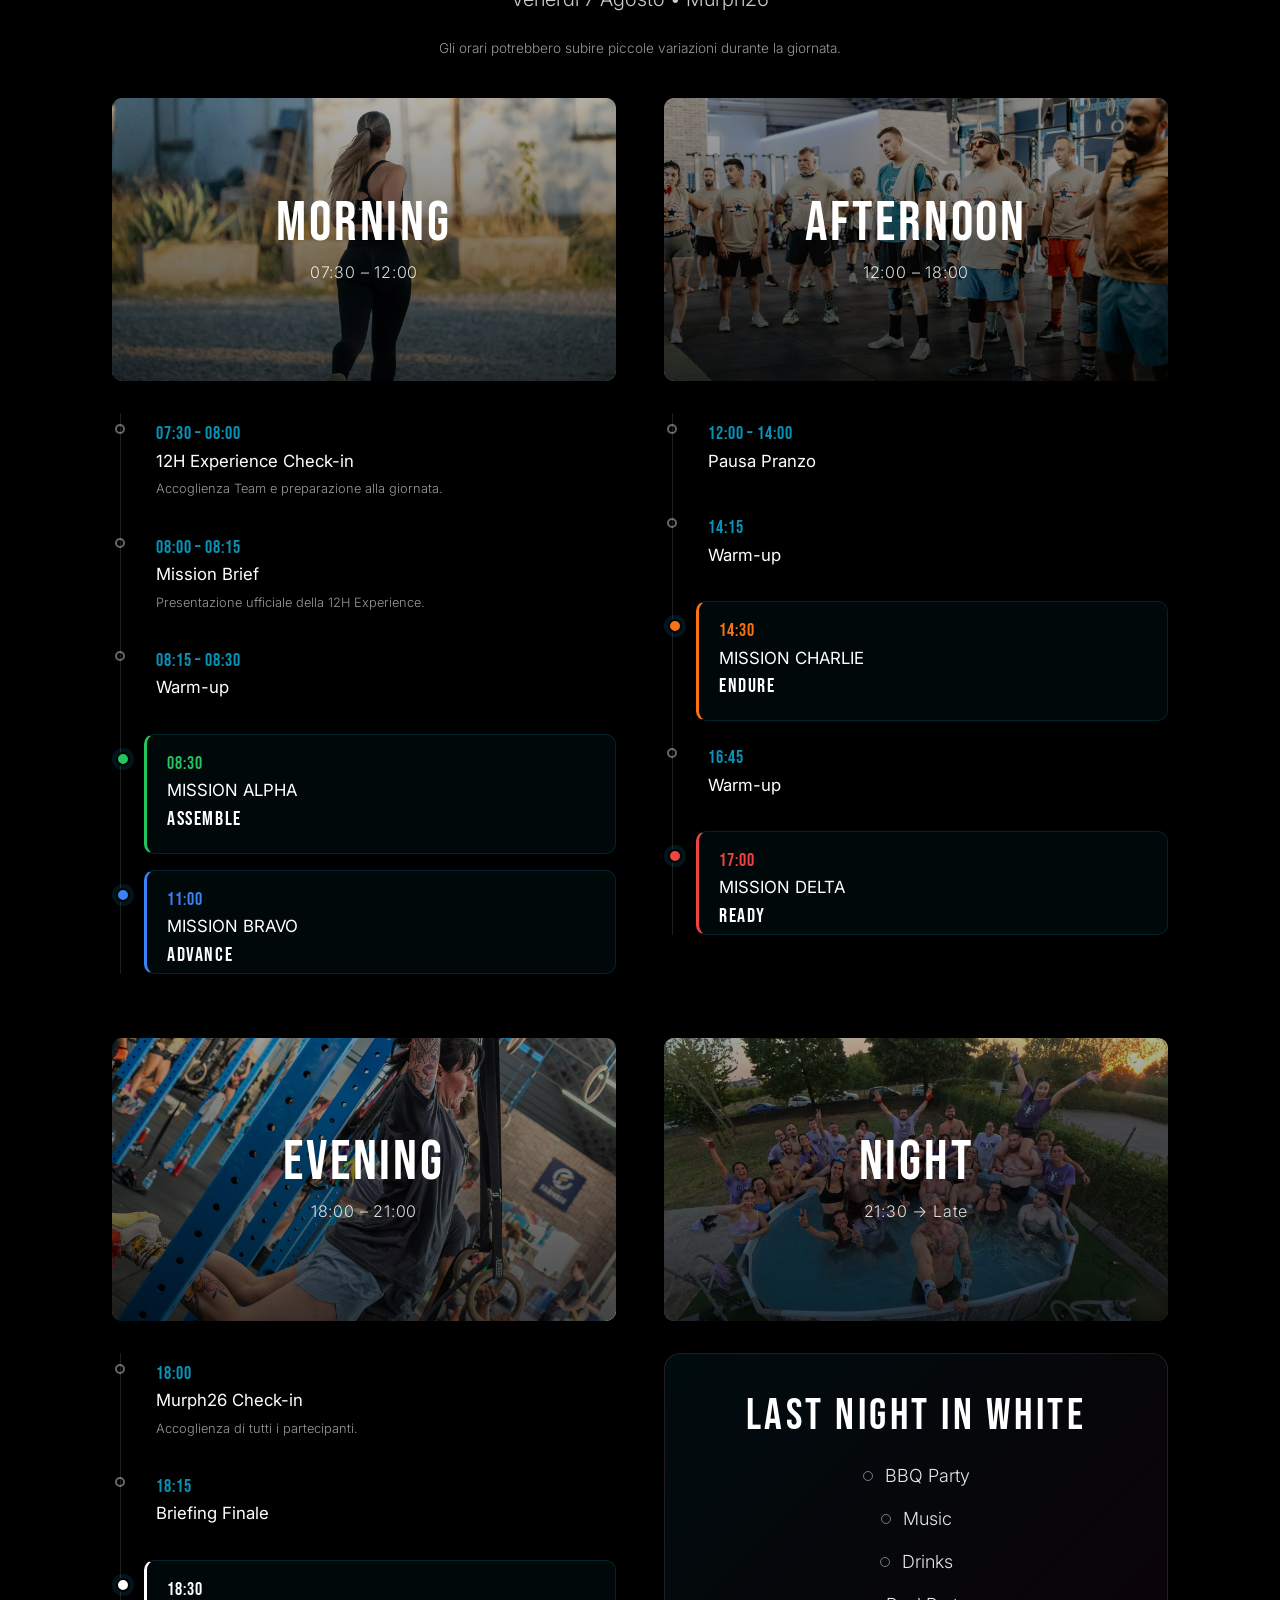
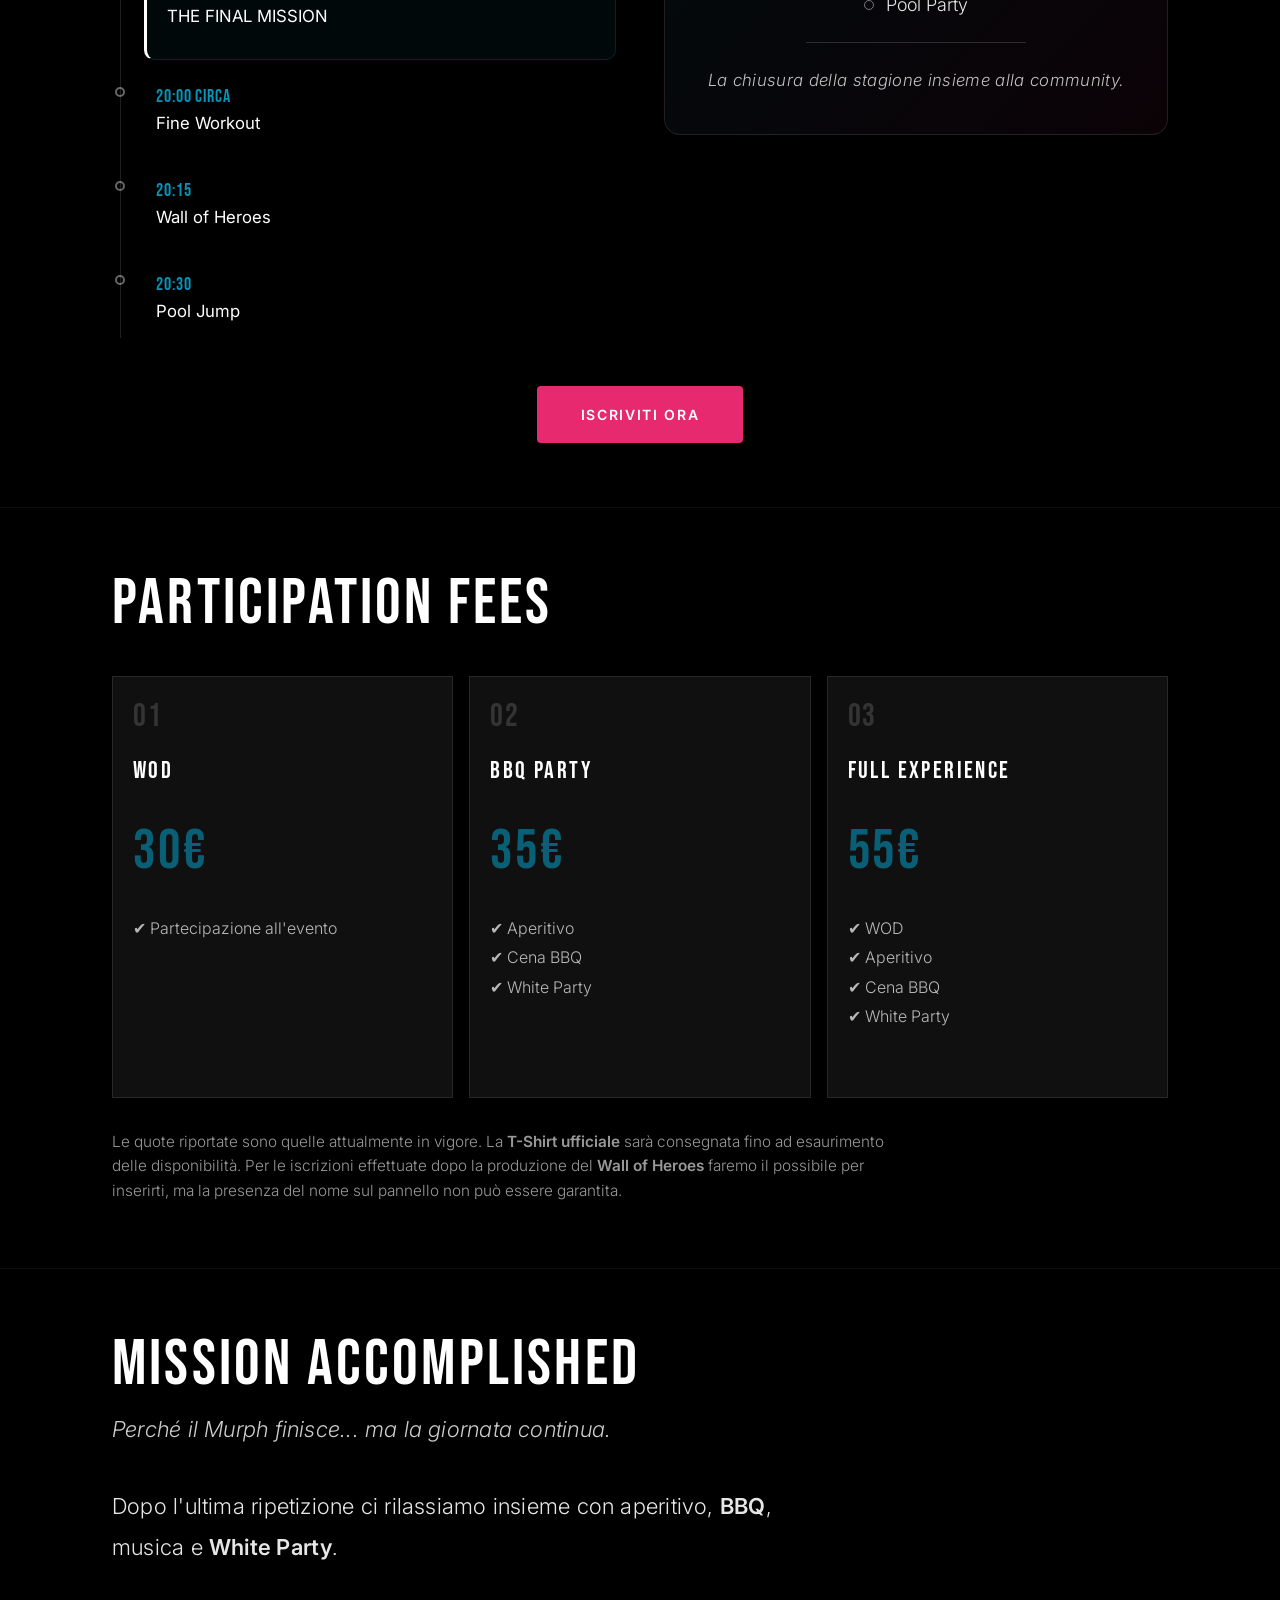
==== commit e778ad00: "Refine Find Your Murph layout: two-column desktop, compact mobile" ====
--- a/index.html
+++ b/index.html
@@ -428,20 +428,22 @@
 </div>
 </div>
 
-<!-- Section Label -->
-<p class="mission-label">COME AFFRONTARLO</p>
-
-<!-- Section Heading -->
-<h2 class="mission-heading">FIND YOUR MURPH</h2>
-
-<!-- Accent Line -->
-<div class="accent-line"></div>
-
 <!-- Have It Your Way Image -->
 <div class="have-it-your-way-image">
 <img src="assets/have-it-your-way.png" alt="Have It Your Way">
 </div>
 
+<!-- Have It Your Way Text -->
+<div class="have-it-your-way-text">
+<!-- Section Label -->
+<p class="mission-label">COME AFFRONTARLO</p>
+
+<!-- Section Heading -->
+<h2 class="mission-heading">FIND YOUR MURPH</h2>
+
+<!-- Accent Line -->
+<div class="accent-line"></div>
+
 <!-- Body Text -->
 <div class="mission-body">
 <p>Open the category you'll compete in to discover your complete workout.</p>
@@ -449,6 +451,7 @@
 
 <!-- Quote -->
 <p class="mission-closing"><em>Non conta come lo farai. Conta esserci.</em></p>
+</div>
 
 <!-- Desktop Scaling Tables -->
 <div class="scaling-desktop">
--- a/style.css
+++ b/style.css
@@ -447,6 +447,29 @@
 background-color: var(--blue);
 }
 
+.have-it-your-way-text {
+display: flex;
+flex-direction: column;
+align-items: flex-start;
+width: 100%;
+}
+
+.have-it-your-way .mission-label {
+margin-bottom: 1rem;
+}
+
+.have-it-your-way .mission-heading {
+margin-bottom: 1rem;
+}
+
+.have-it-your-way .accent-line {
+margin-bottom: 1rem;
+}
+
+.have-it-your-way .mission-closing {
+margin-bottom: 0.5rem;
+}
+
 /* Body Text */
 .mission-body {
 margin-bottom: 2.5rem;
@@ -749,6 +772,23 @@
 .choose-cta {
 flex-direction: row;
 }
+
+.have-it-your-way-container {
+display: grid;
+grid-template-columns: 0.75fr 1.25fr;
+gap: 3rem;
+align-items: center;
+}
+
+.have-it-your-way-image {
+max-width: 240px;
+margin: 0;
+order: 0;
+}
+
+.have-it-your-way-text {
+text-align: left;
+}
 }
 
 @media (max-width: 1100px) {
@@ -939,9 +979,10 @@
 /* Have It Your Way Image */
 .have-it-your-way-image {
 width: 100%;
-max-width: 600px;
-margin: 3rem auto;
+max-width: 160px;
+margin: 0 auto 1rem;
 text-align: center;
+order: -1;
 }
 
 .have-it-your-way-image img {
@@ -2001,11 +2042,8 @@
 
 /* Mobile Scaling Redesign (max-width: 768px) */
 @media (max-width: 768px) {
-.have-it-your-way .mission-label,
-.have-it-your-way .mission-heading,
-.have-it-your-way-image,
-.have-it-your-way .mission-body,
-.have-it-your-way .mission-closing {
+.have-it-your-way-text,
+.scaling-desktop {
 display: none;
 }
 
@@ -2036,7 +2074,7 @@
 text-align: center;
 line-height: 1.5;
 max-width: 600px;
-margin: 0 0 2rem 0;
+margin: 0 0 1rem 0;
 padding: 0 1rem;
 }
 
@@ -2045,7 +2083,7 @@
 max-width: 700px;
 height: 1px;
 background-color: rgba(255, 255, 255, 0.15);
-margin: 1.5rem 0;
+margin: 1rem 0;
 }
 
 .scaling-category-heading {
@@ -2056,7 +2094,7 @@
 color: var(--white);
 text-align: center;
 line-height: 1;
-margin: 0 0 1rem 0;
+margin: 0 0 0.5rem 0;
 scroll-margin-top: calc(6rem + env(safe-area-inset-top));
 }
 
@@ -2065,8 +2103,8 @@
 max-width: 700px;
 display: flex;
 flex-direction: column;
-gap: 0.75rem;
-margin: 1rem auto;
+gap: 0.5rem;
+margin: 0.5rem auto;
 }
 
 .scaling-accordion .accordion-header {
@@ -3533,3 +3571,23 @@
 align-items: center;
 }
 }
+
+/* Section Spacing System */
+section:not(.hero):not(.last-night-white) {
+padding-top: 4rem !important;
+padding-bottom: 4rem !important;
+}
+
+@media (max-width: 1023px) {
+section:not(.hero):not(.last-night-white) {
+padding-top: 3.5rem !important;
+padding-bottom: 3.5rem !important;
+}
+}
+
+@media (max-width: 767px) {
+section:not(.hero):not(.last-night-white) {
+padding-top: 3rem !important;
+padding-bottom: 3rem !important;
+}
+}
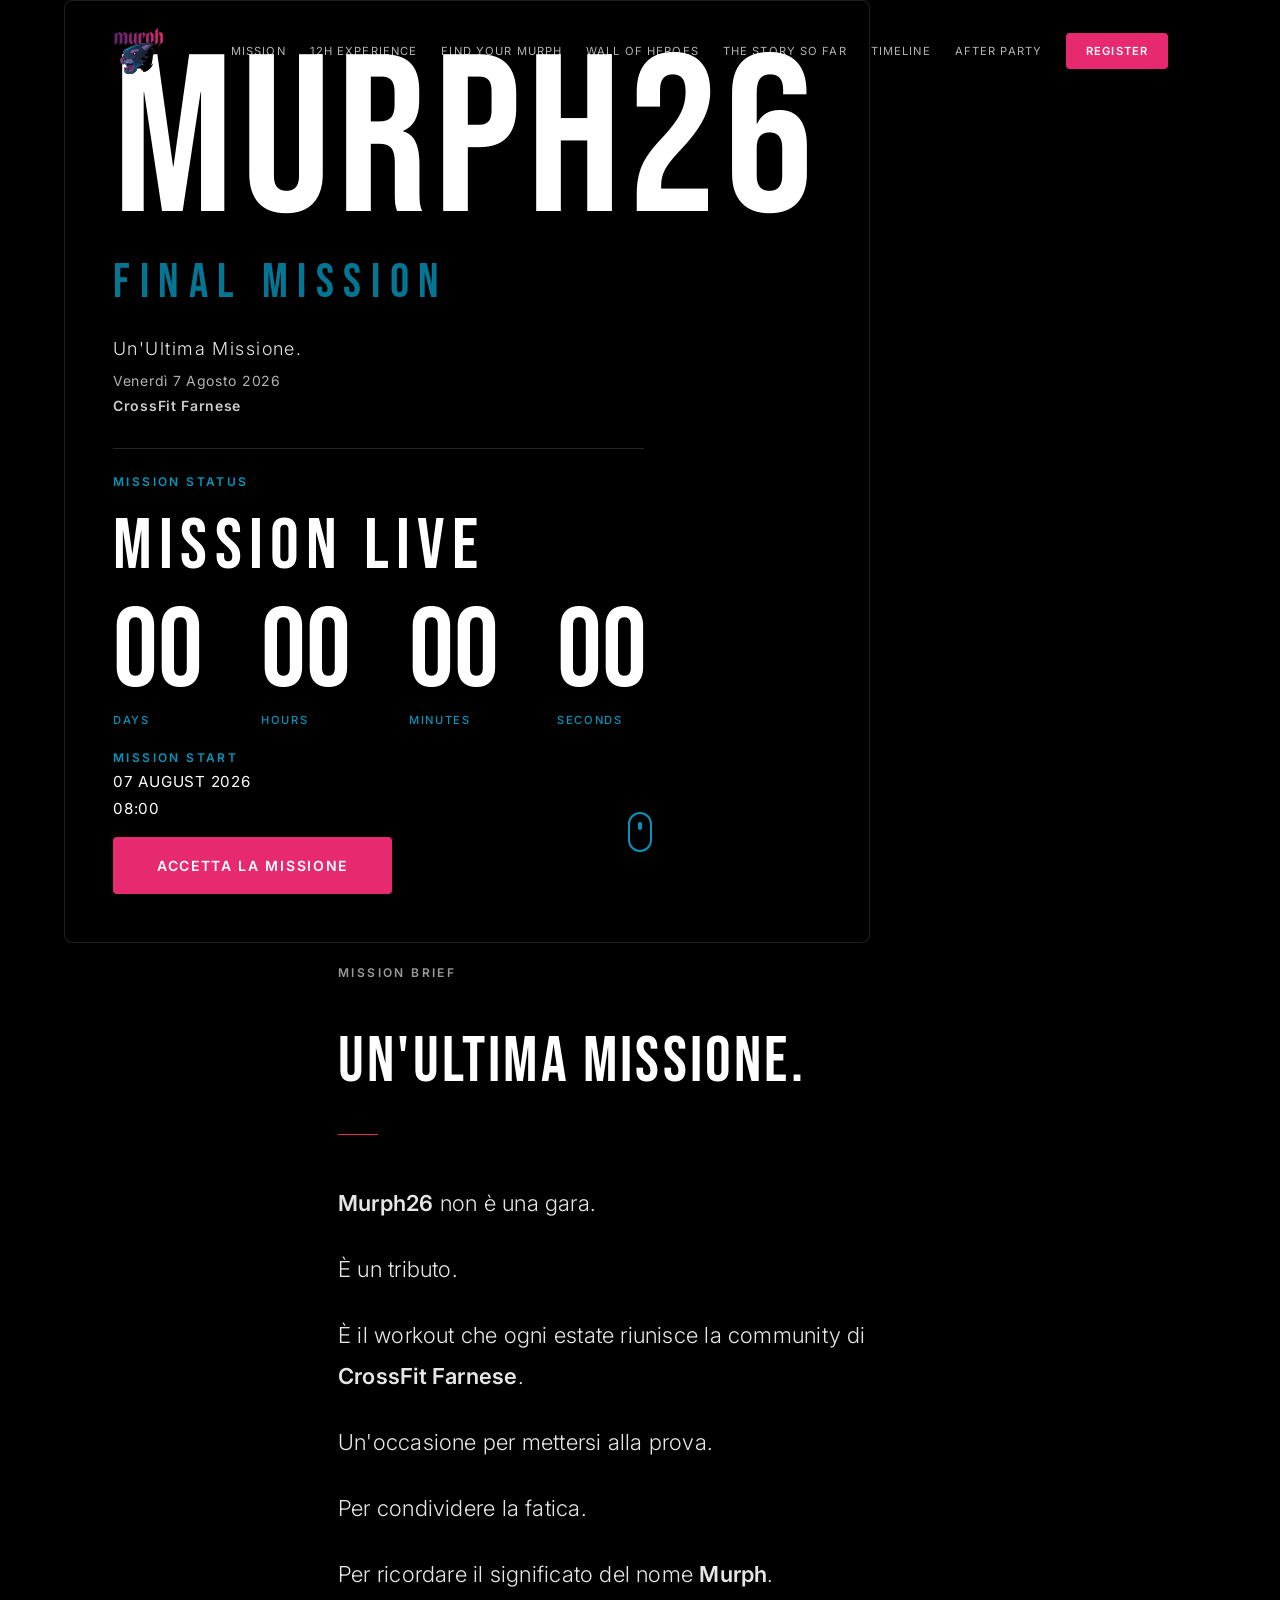
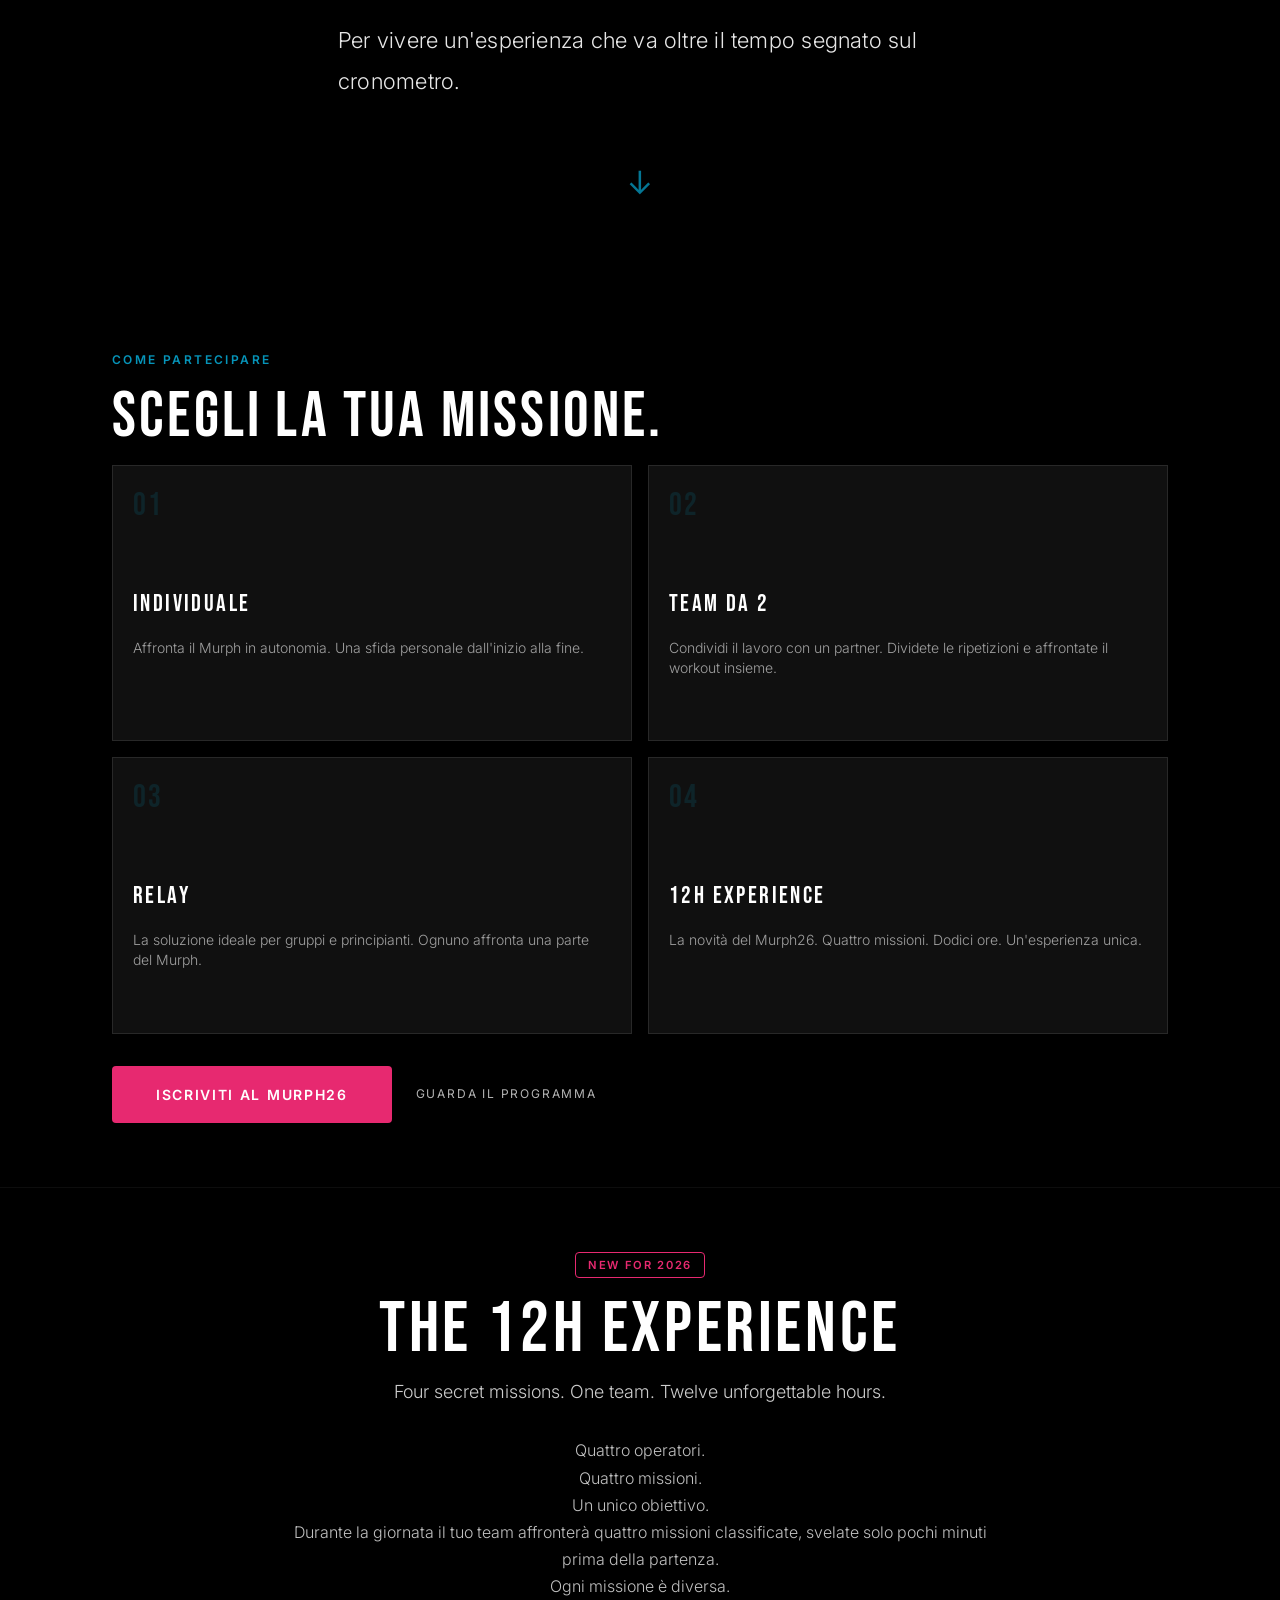
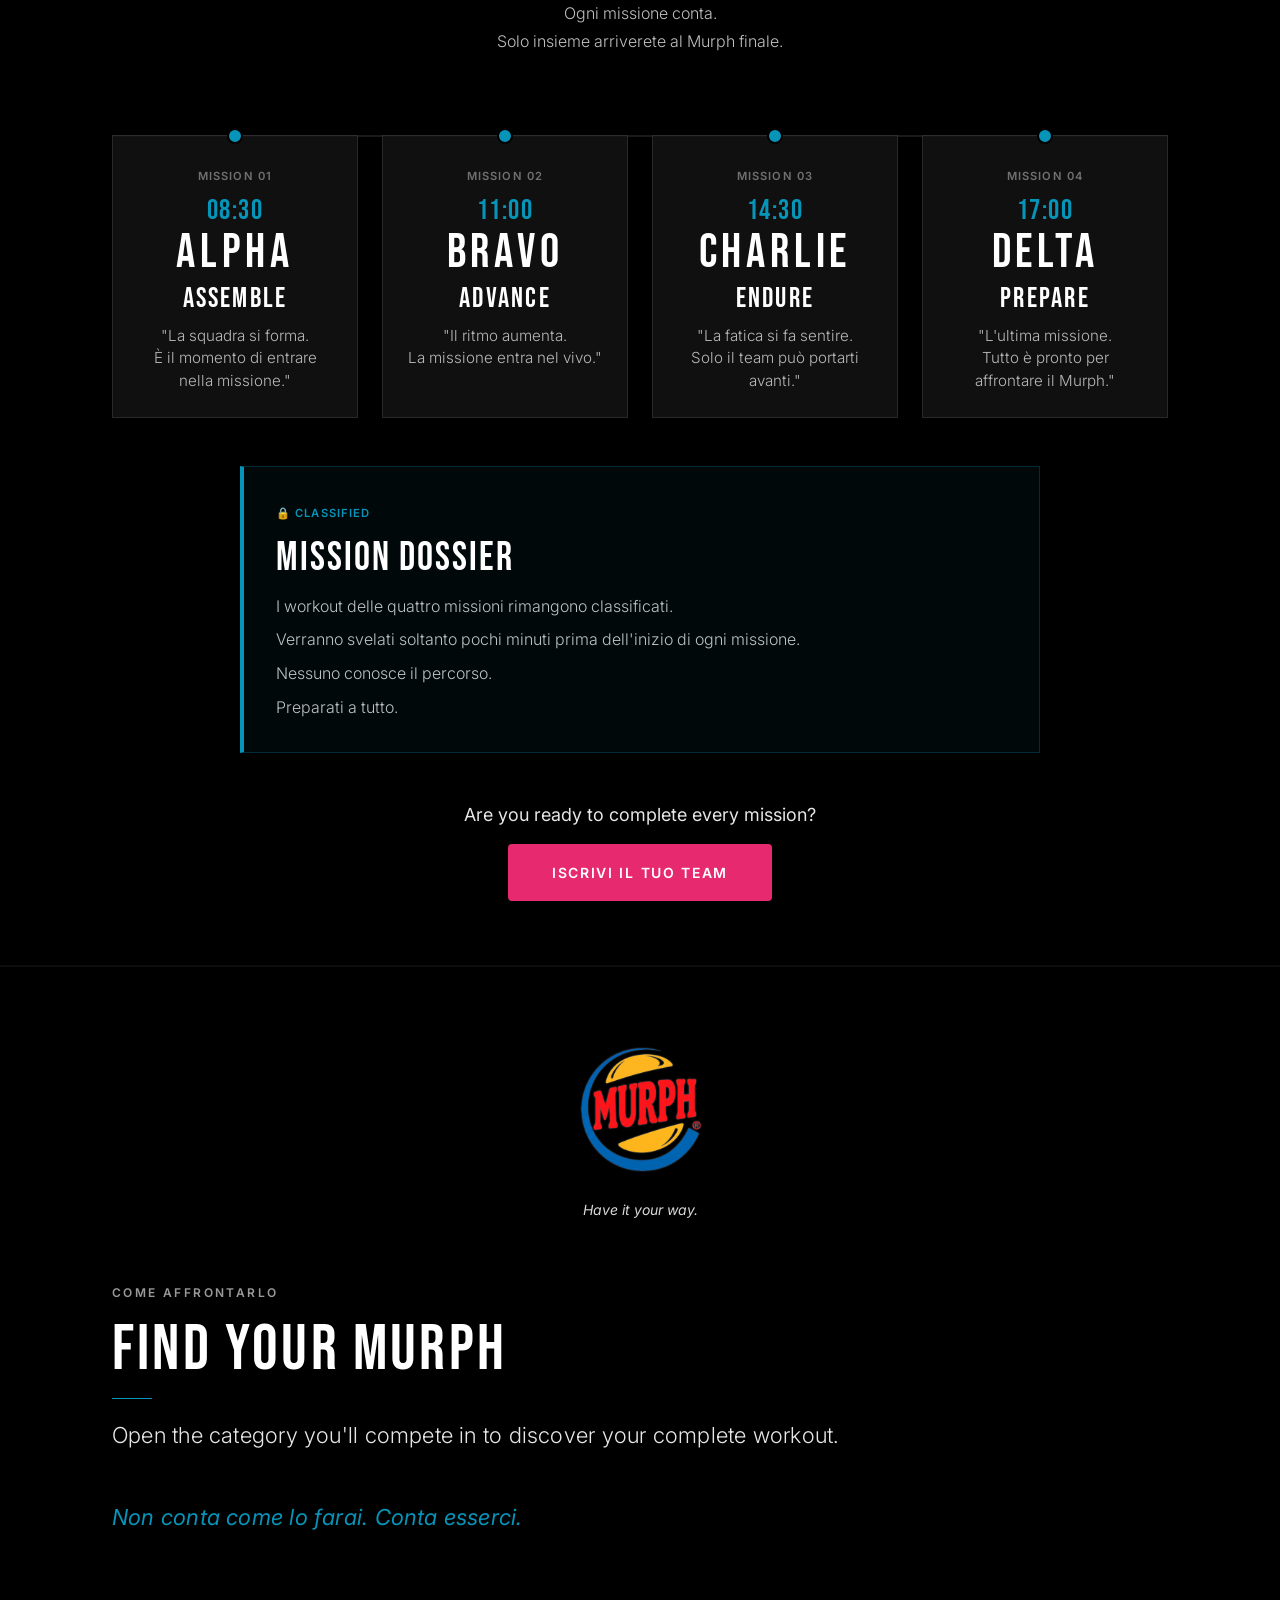
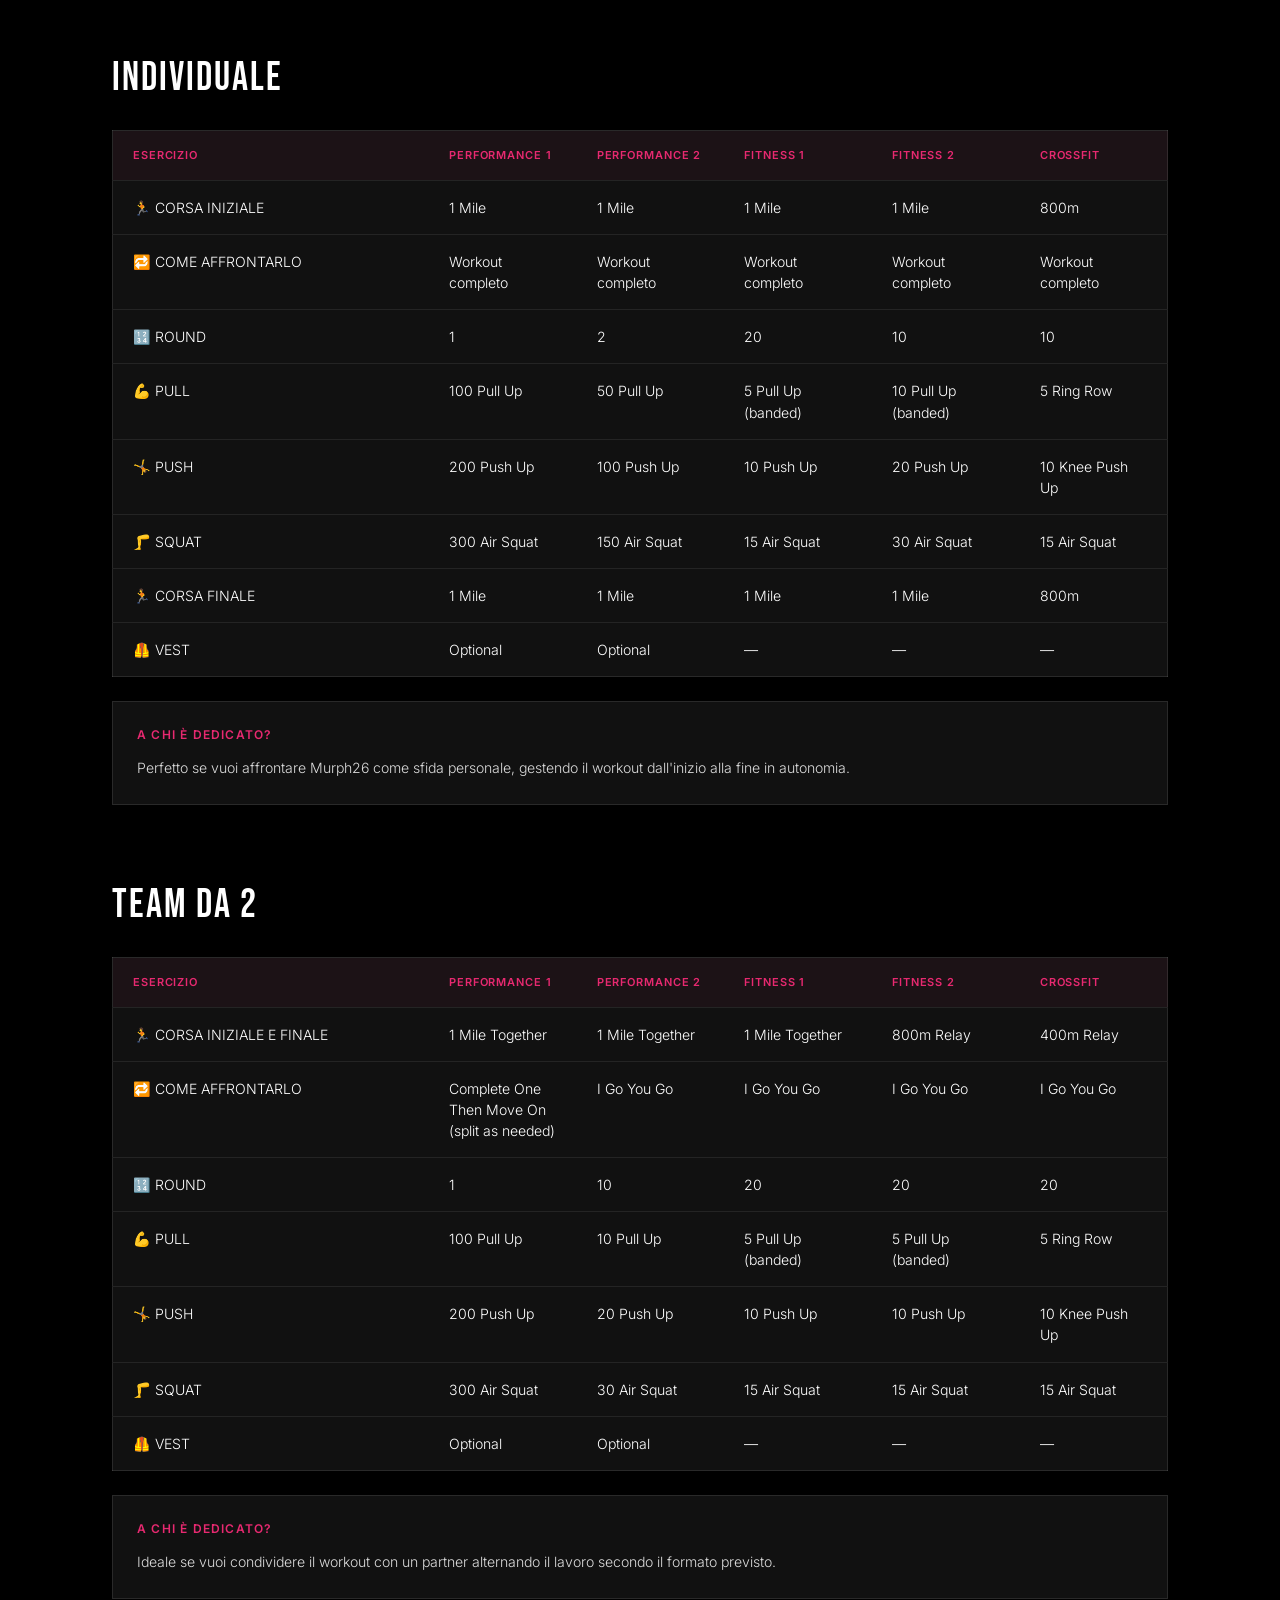
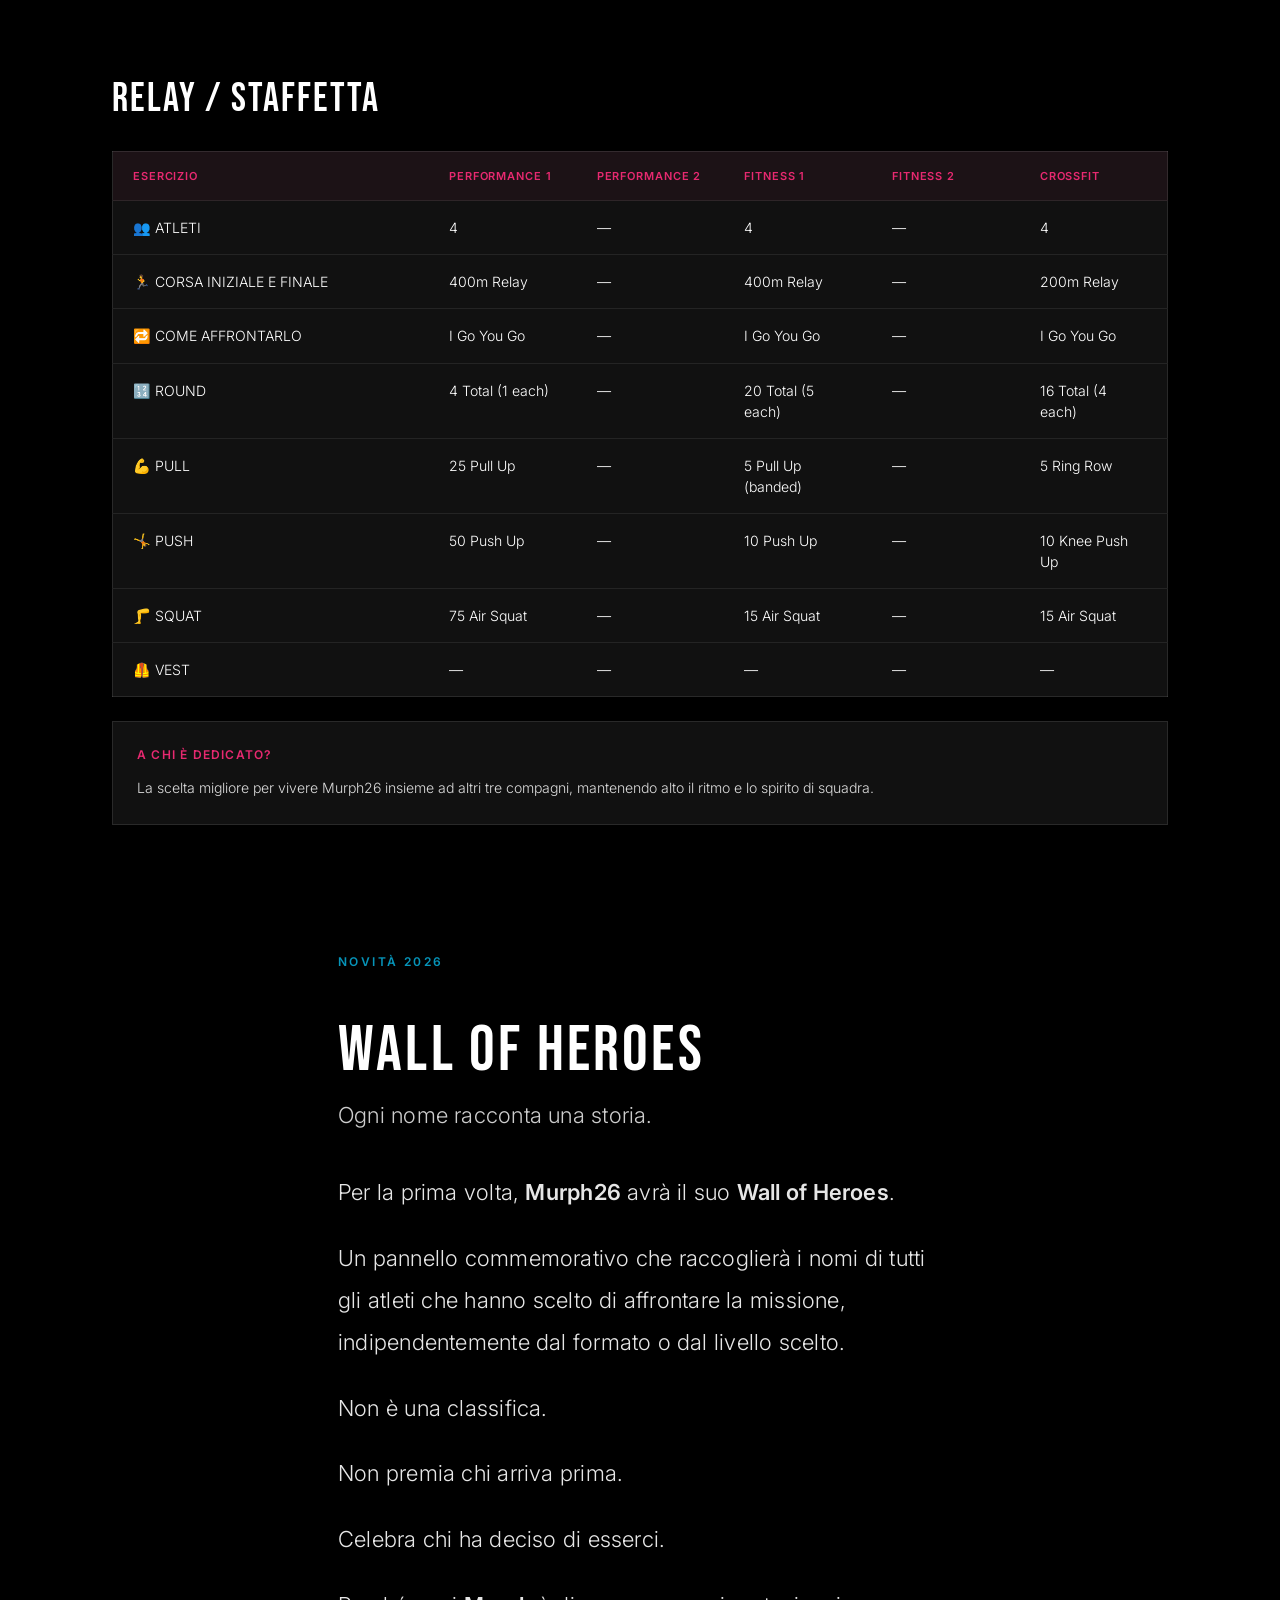
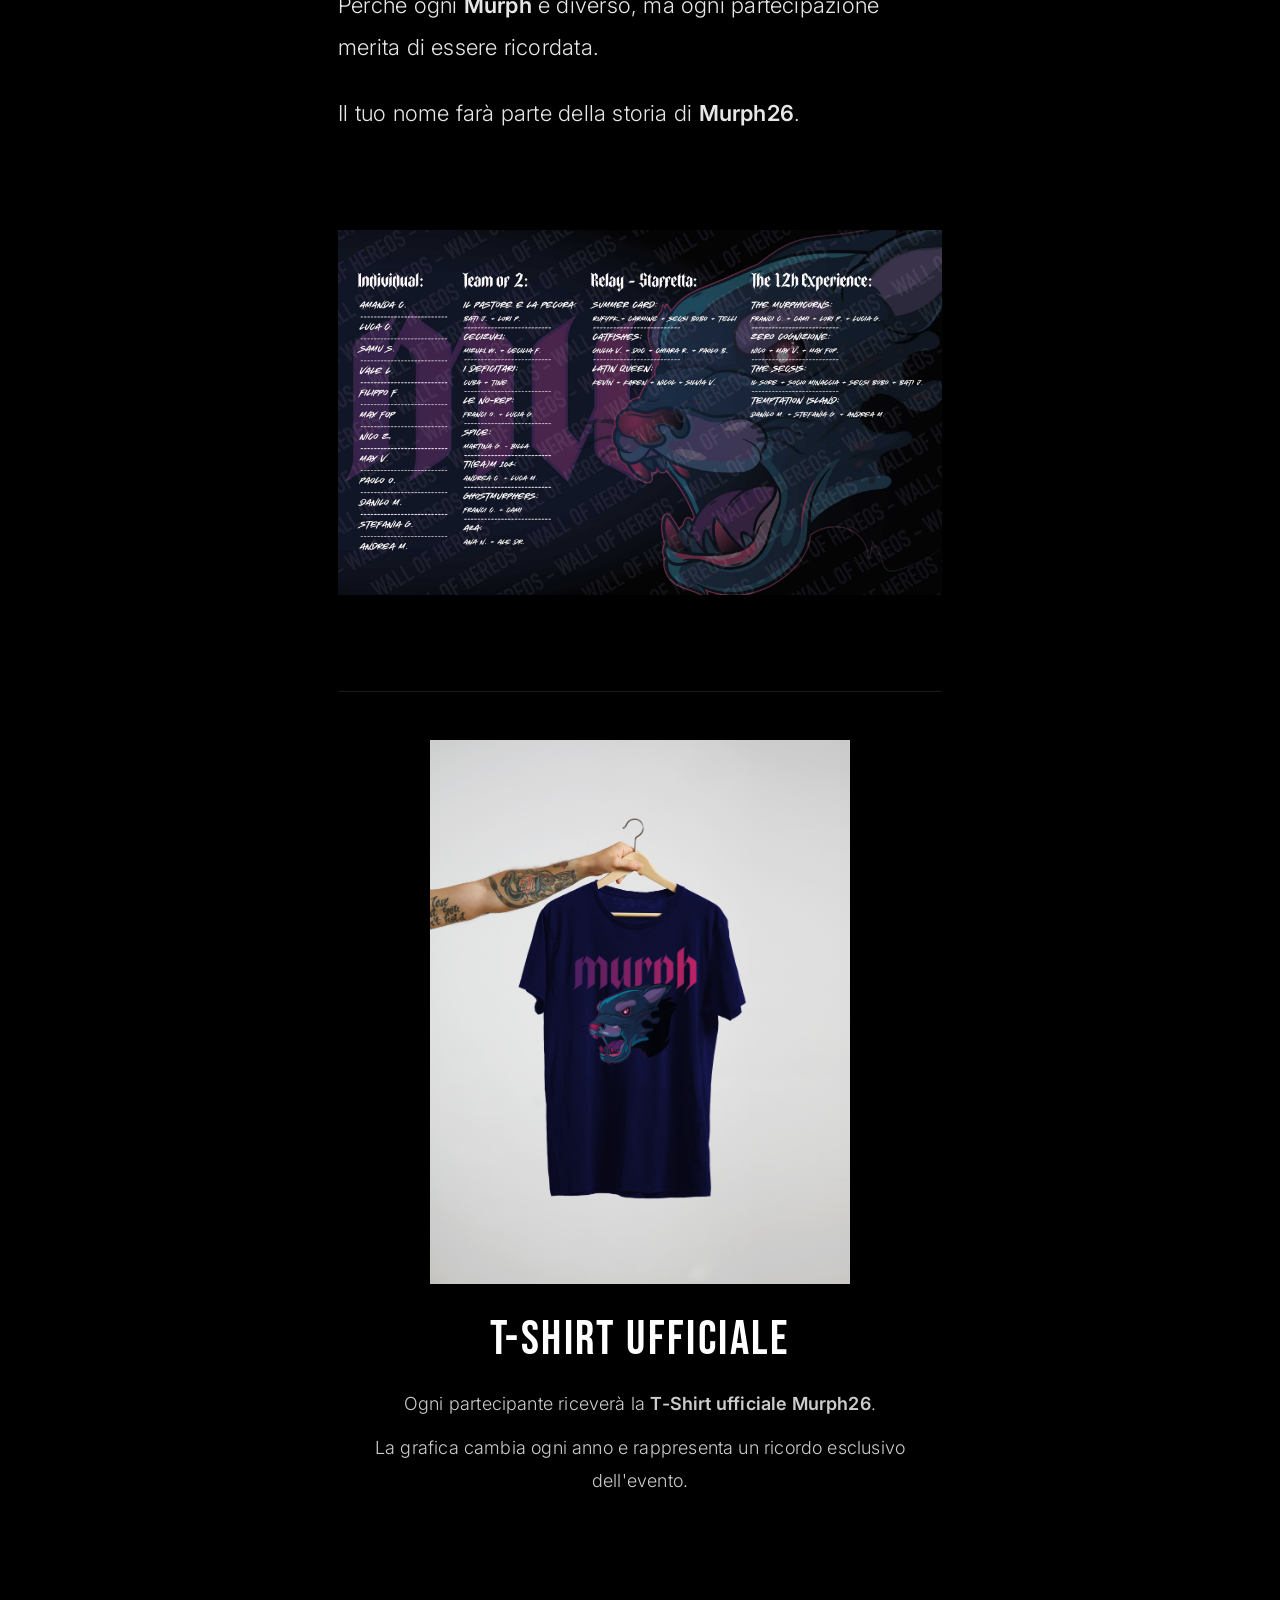
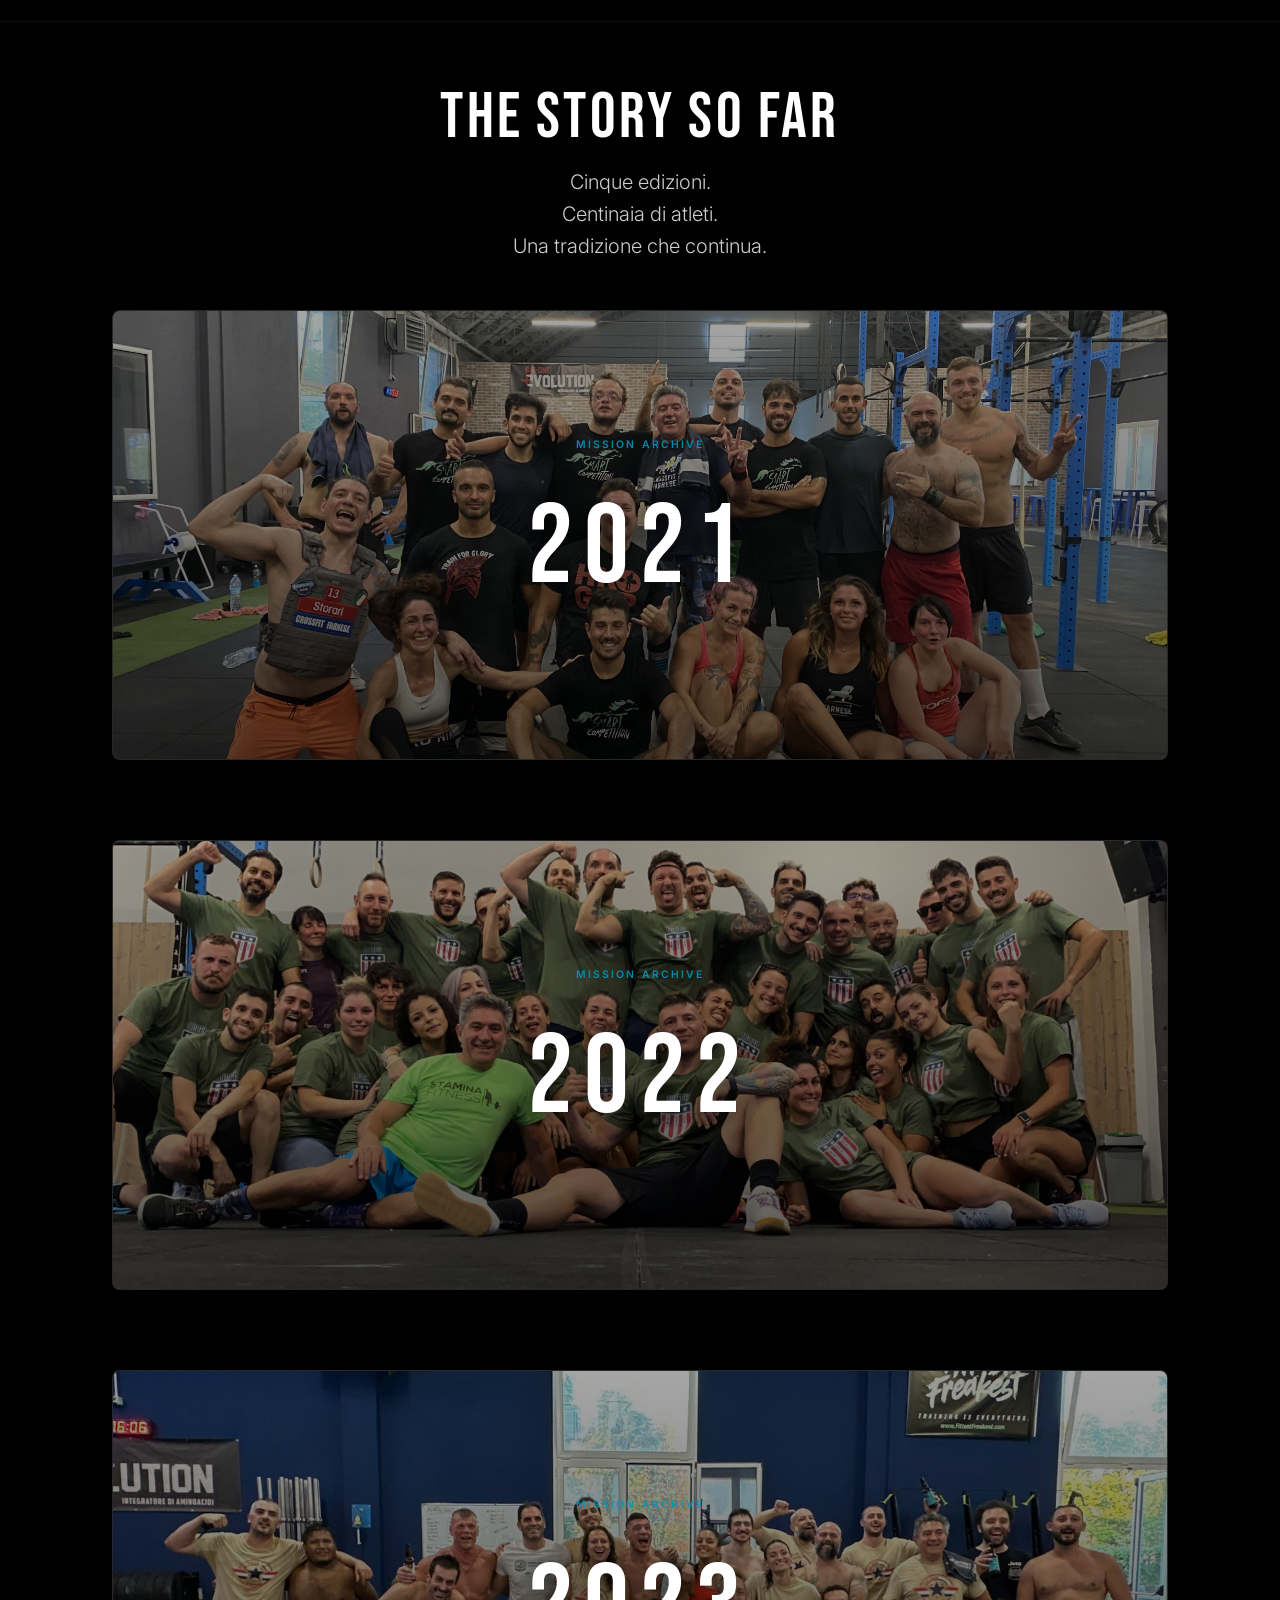
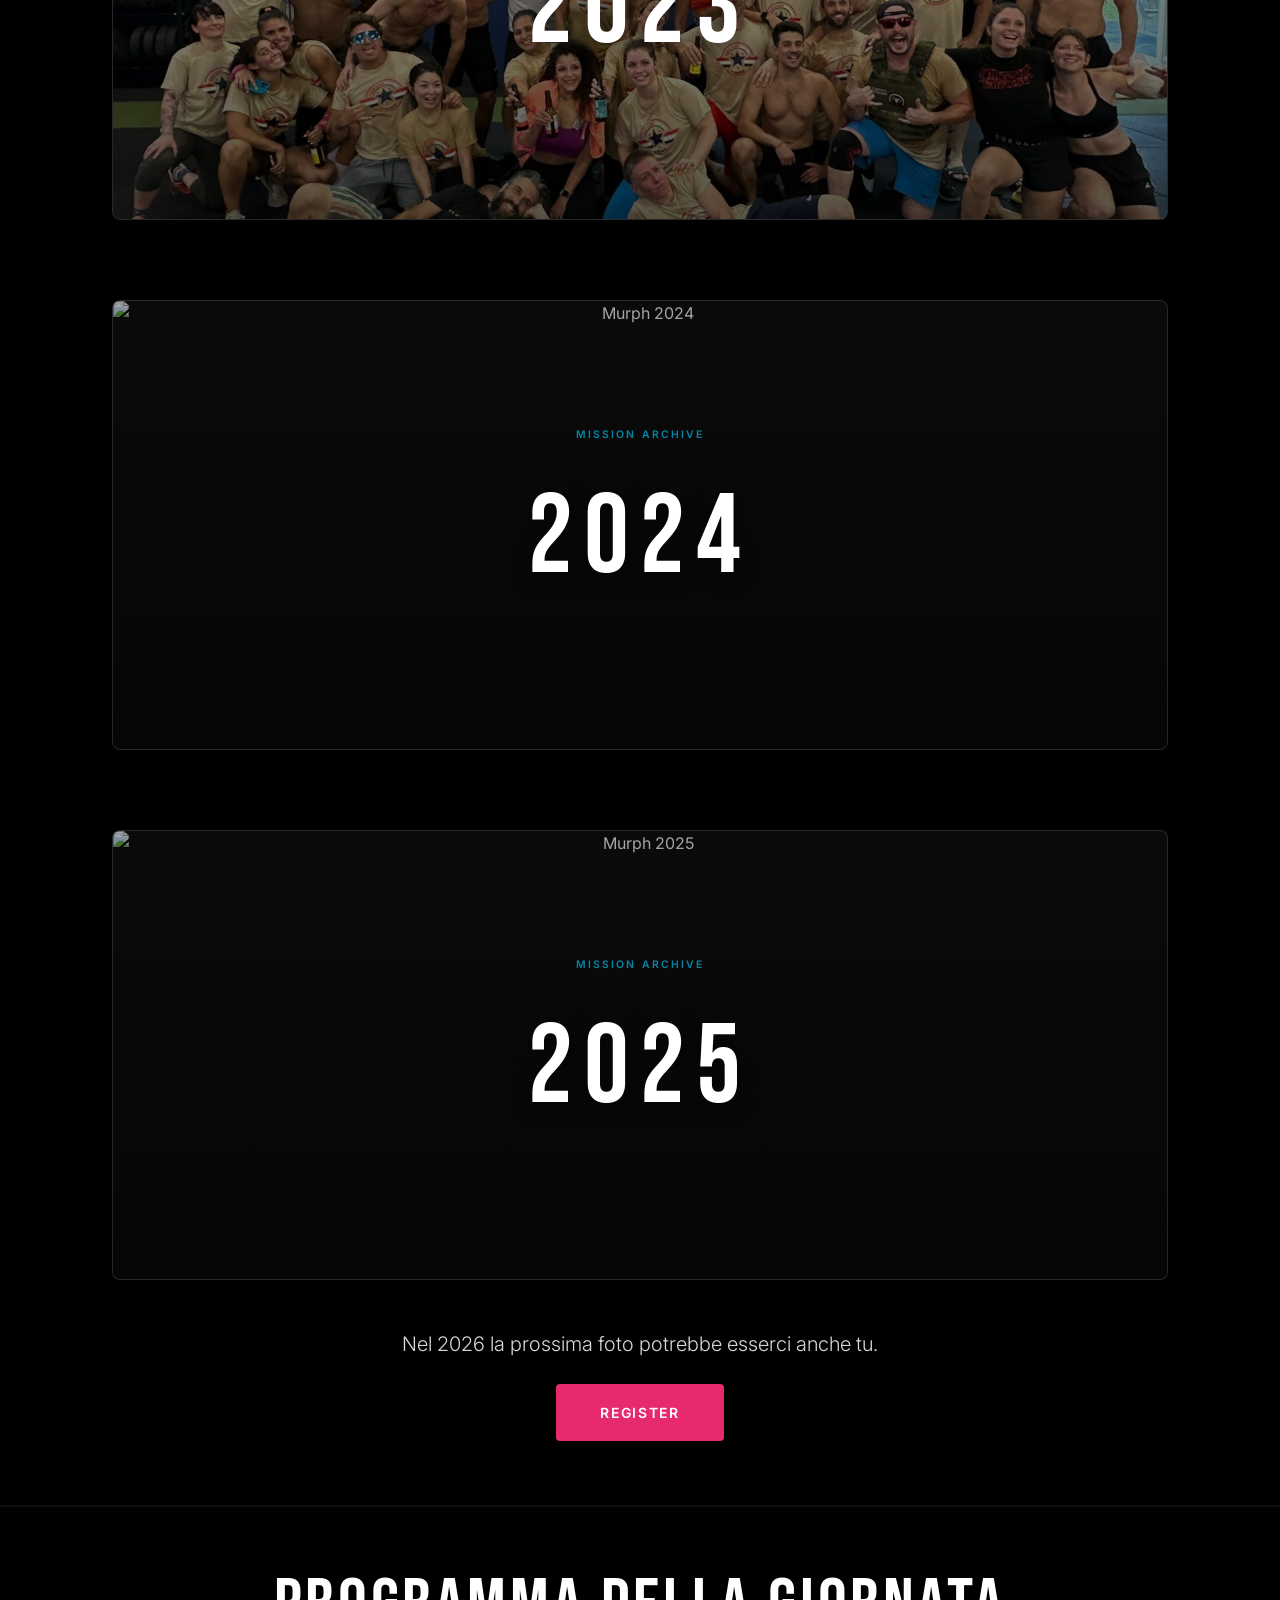
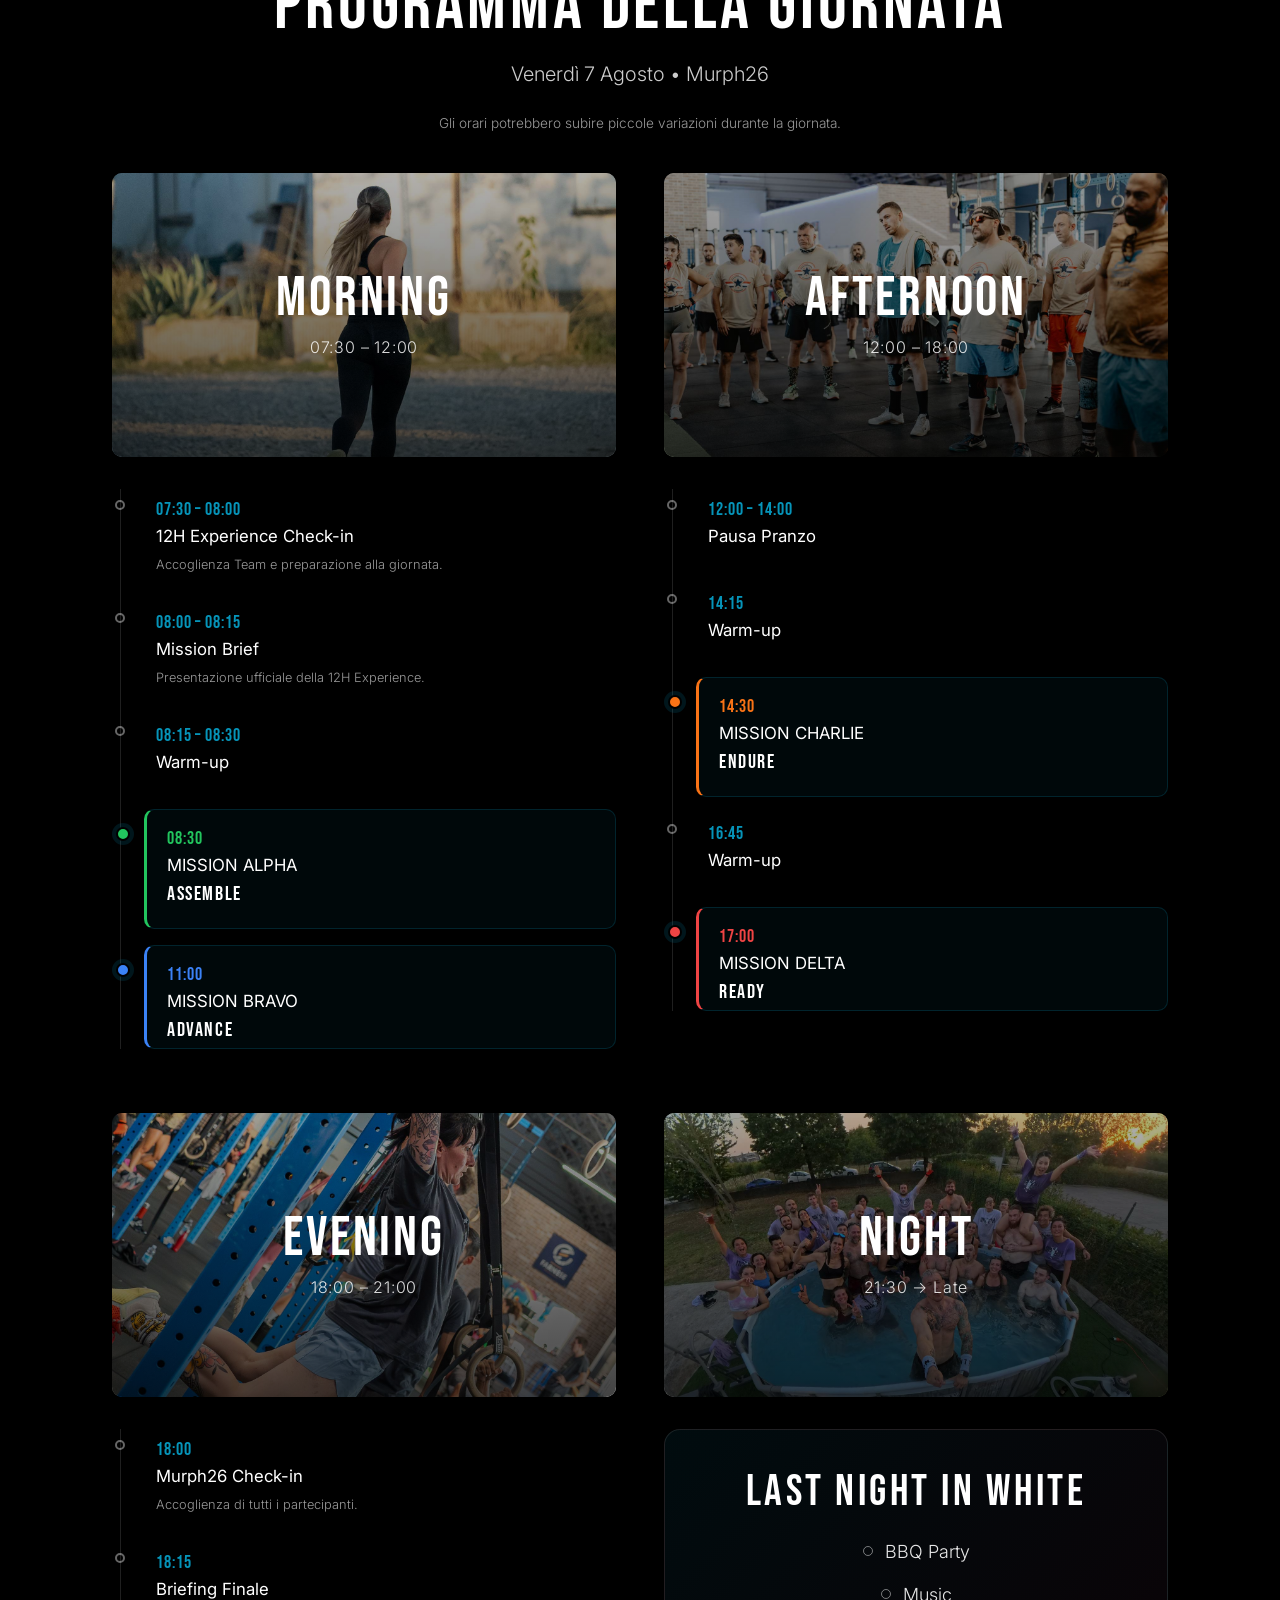
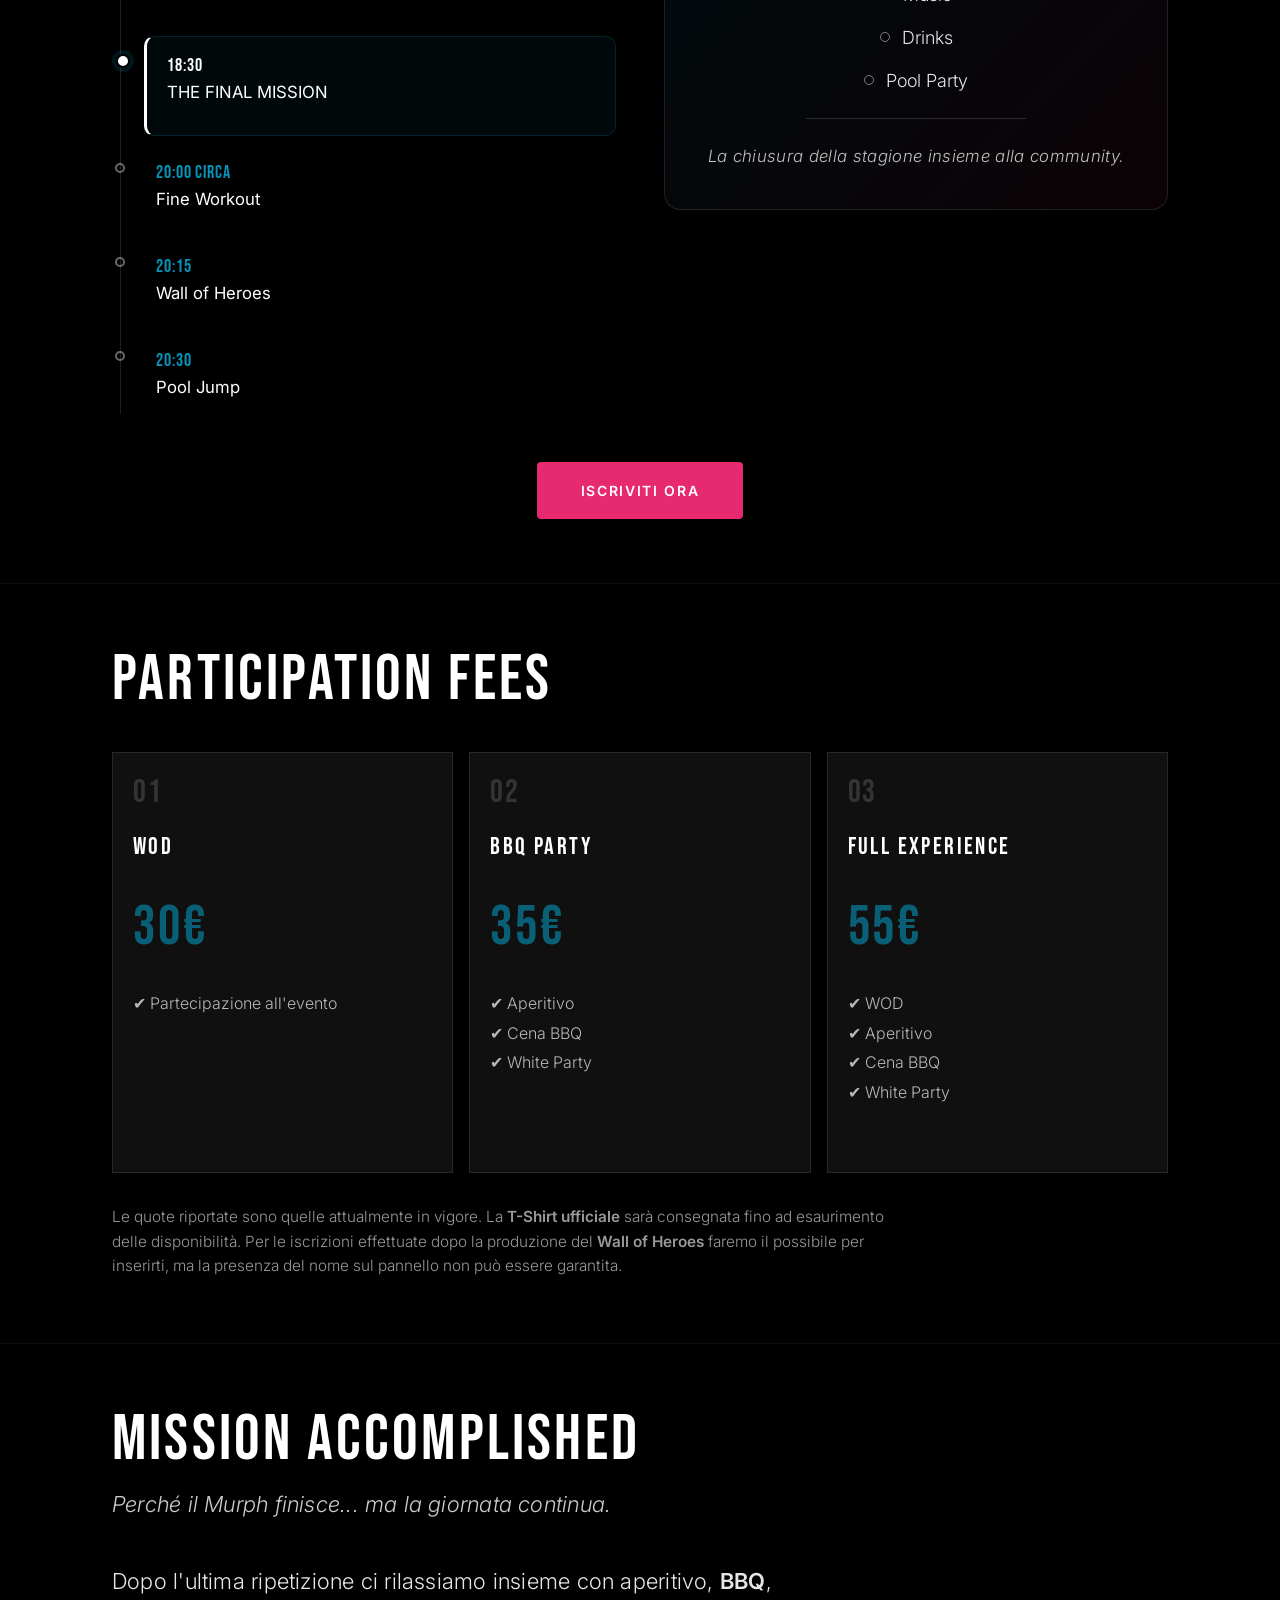
==== commit bc7b0d4c: "True two-column Find Your Murph layout with tagline" ====
--- a/index.html
+++ b/index.html
@@ -431,6 +431,7 @@
 <!-- Have It Your Way Image -->
 <div class="have-it-your-way-image">
 <img src="assets/have-it-your-way.png" alt="Have It Your Way">
+<p class="have-it-your-way-tagline">Have it your way.</p>
 </div>
 
 <!-- Have It Your Way Text -->
--- a/style.css
+++ b/style.css
@@ -775,13 +775,14 @@
 
 .have-it-your-way-container {
 display: grid;
-grid-template-columns: 0.75fr 1.25fr;
+grid-template-columns: 0.35fr 0.65fr;
 gap: 3rem;
 align-items: center;
 }
 
 .have-it-your-way-image {
-max-width: 240px;
+width: 100%;
+max-width: 100%;
 margin: 0;
 order: 0;
 }
@@ -979,7 +980,7 @@
 /* Have It Your Way Image */
 .have-it-your-way-image {
 width: 100%;
-max-width: 160px;
+max-width: 220px;
 margin: 0 auto 1rem;
 text-align: center;
 order: -1;
@@ -990,6 +991,15 @@
 height: auto;
 display: block;
 margin: 0 auto;
+}
+
+.have-it-your-way-tagline {
+font-family: 'Inter', sans-serif;
+font-size: 0.875rem;
+font-style: italic;
+text-align: center;
+margin: 0.75rem 0 0 0;
+opacity: 0.85;
 }
 
 /* Desktop Scaling Tables */
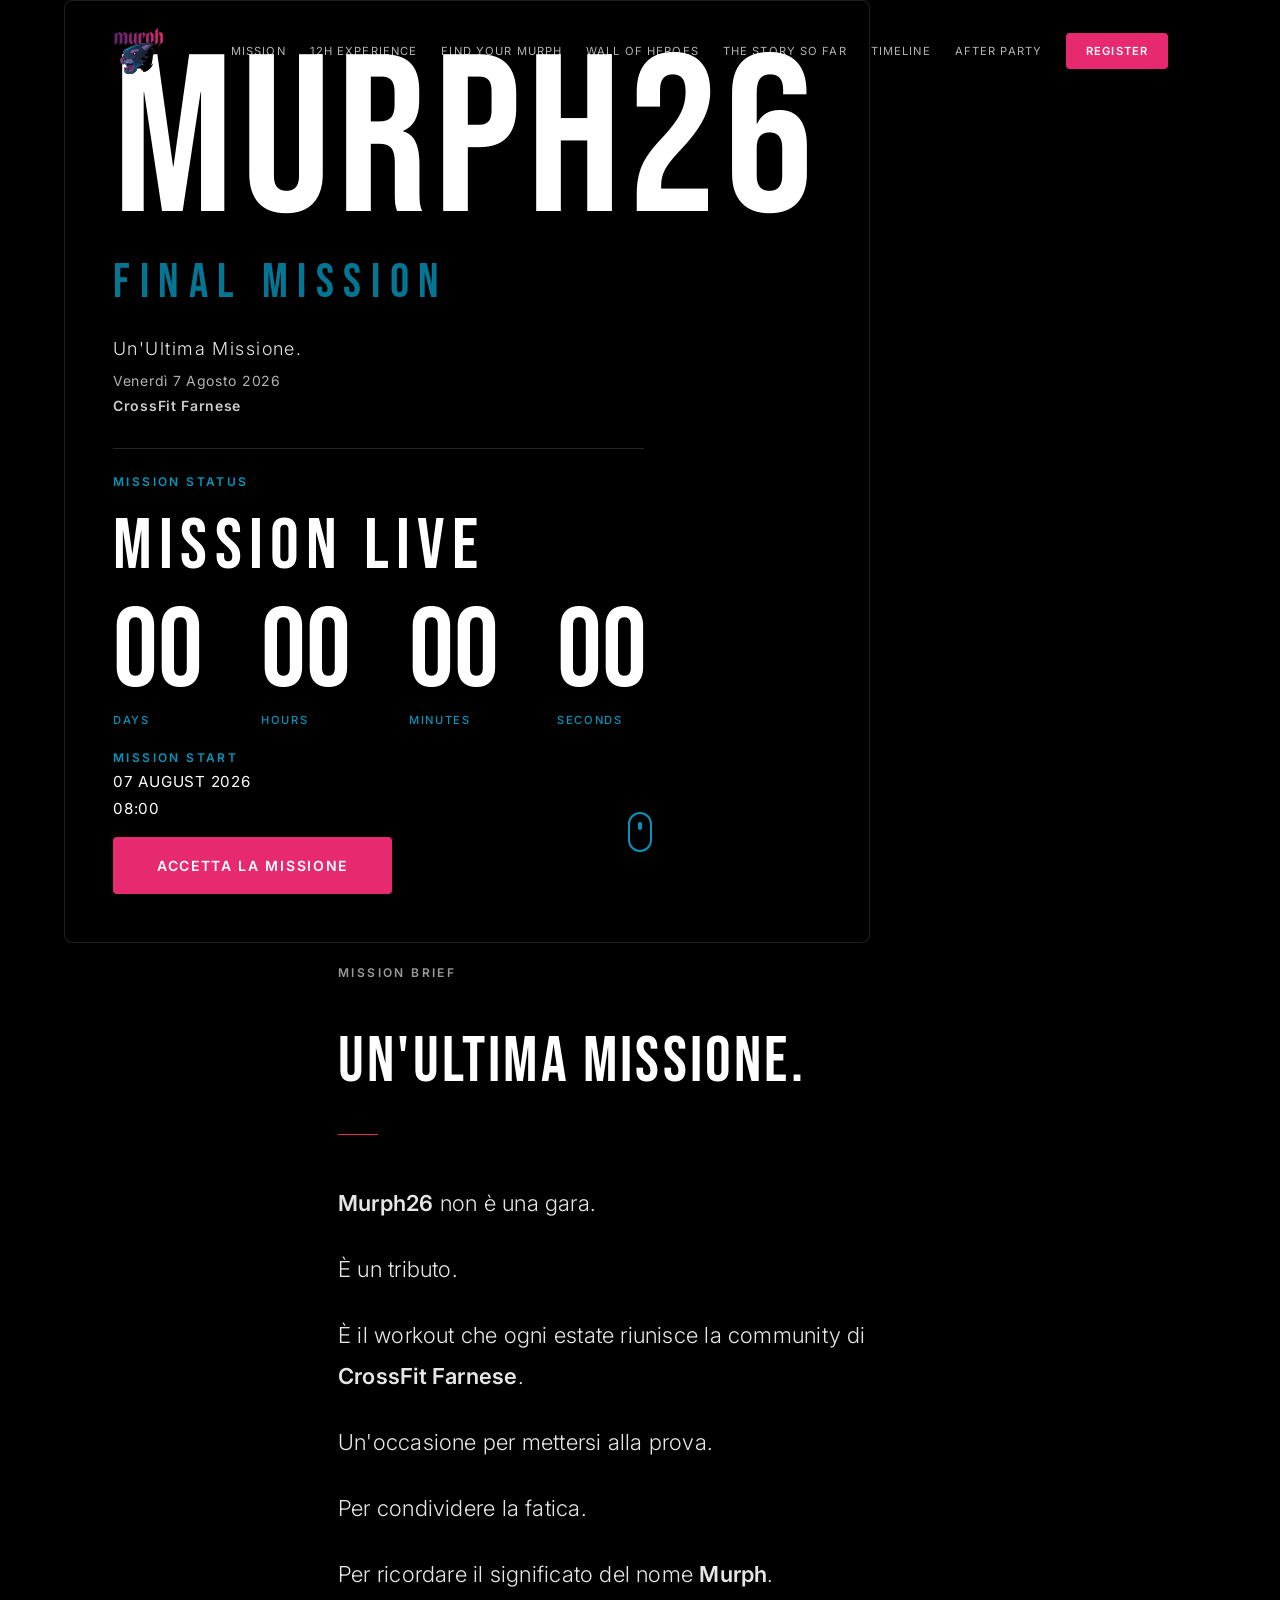
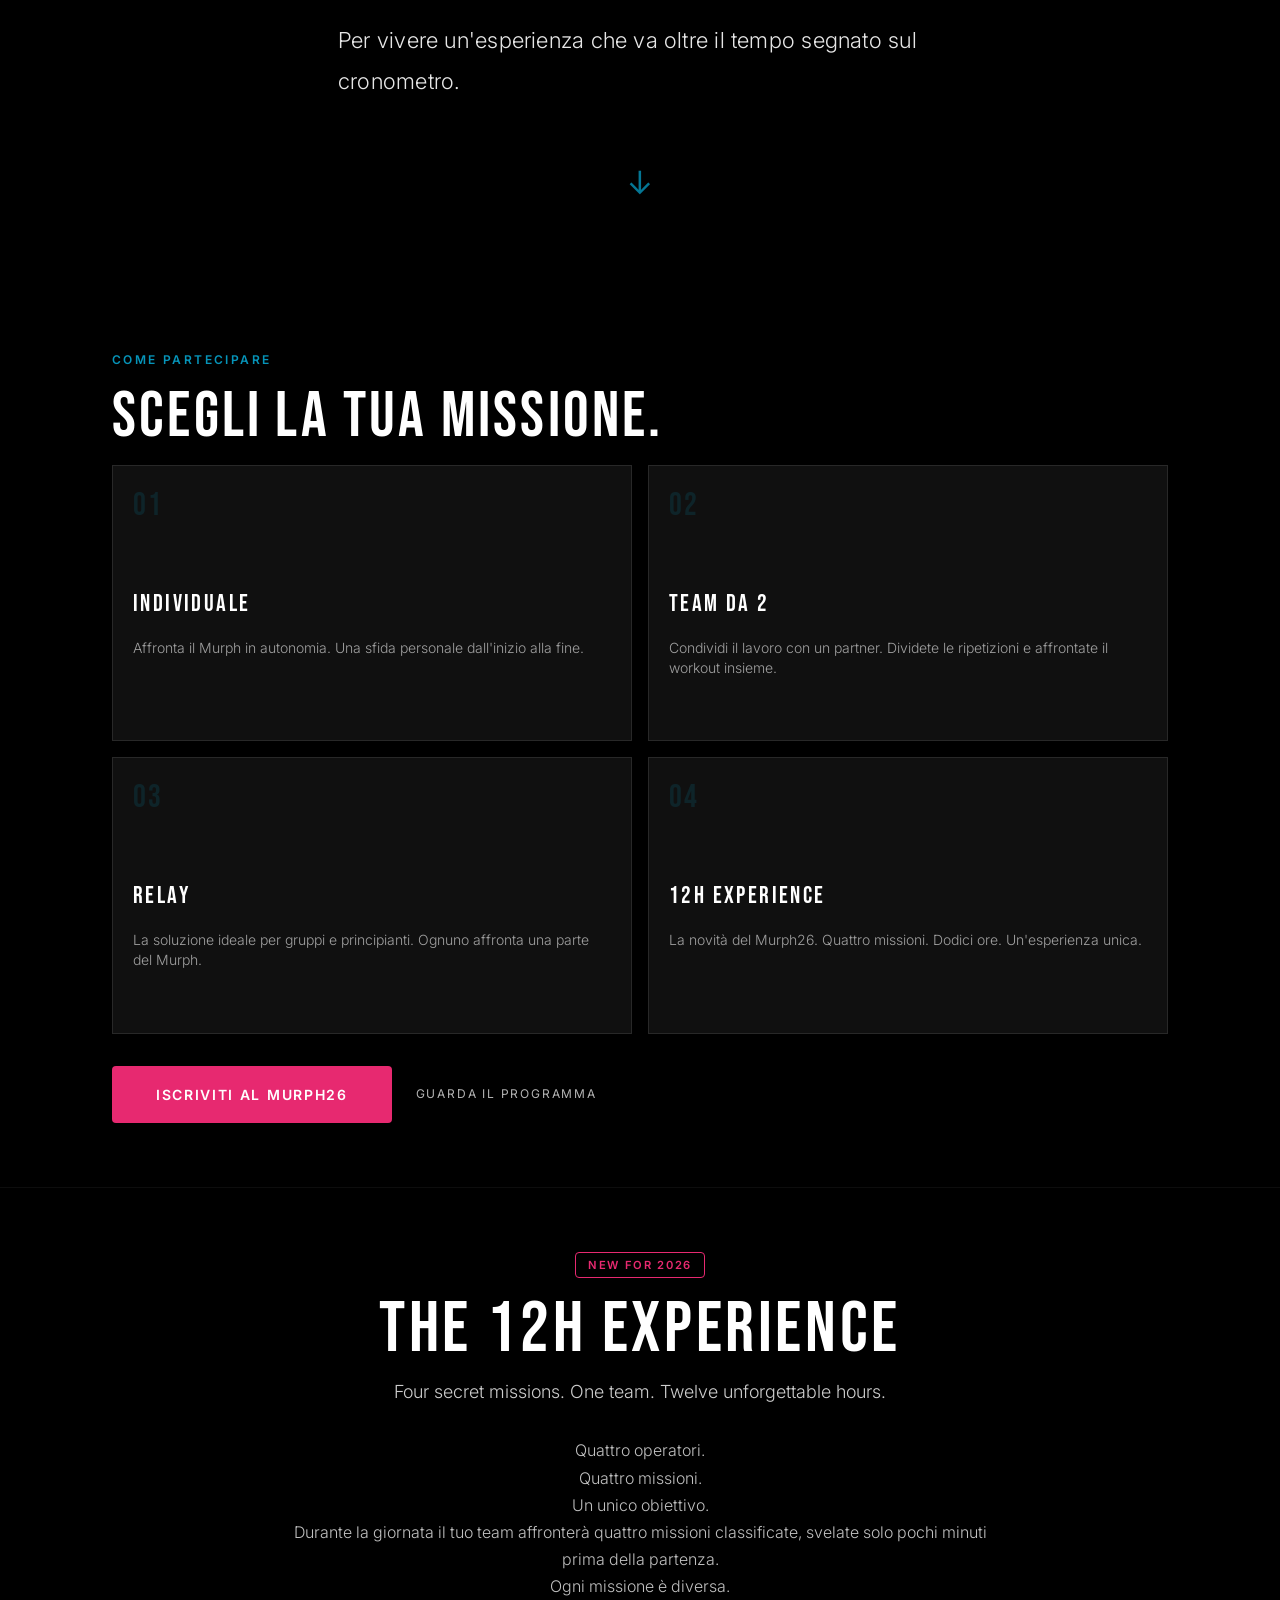
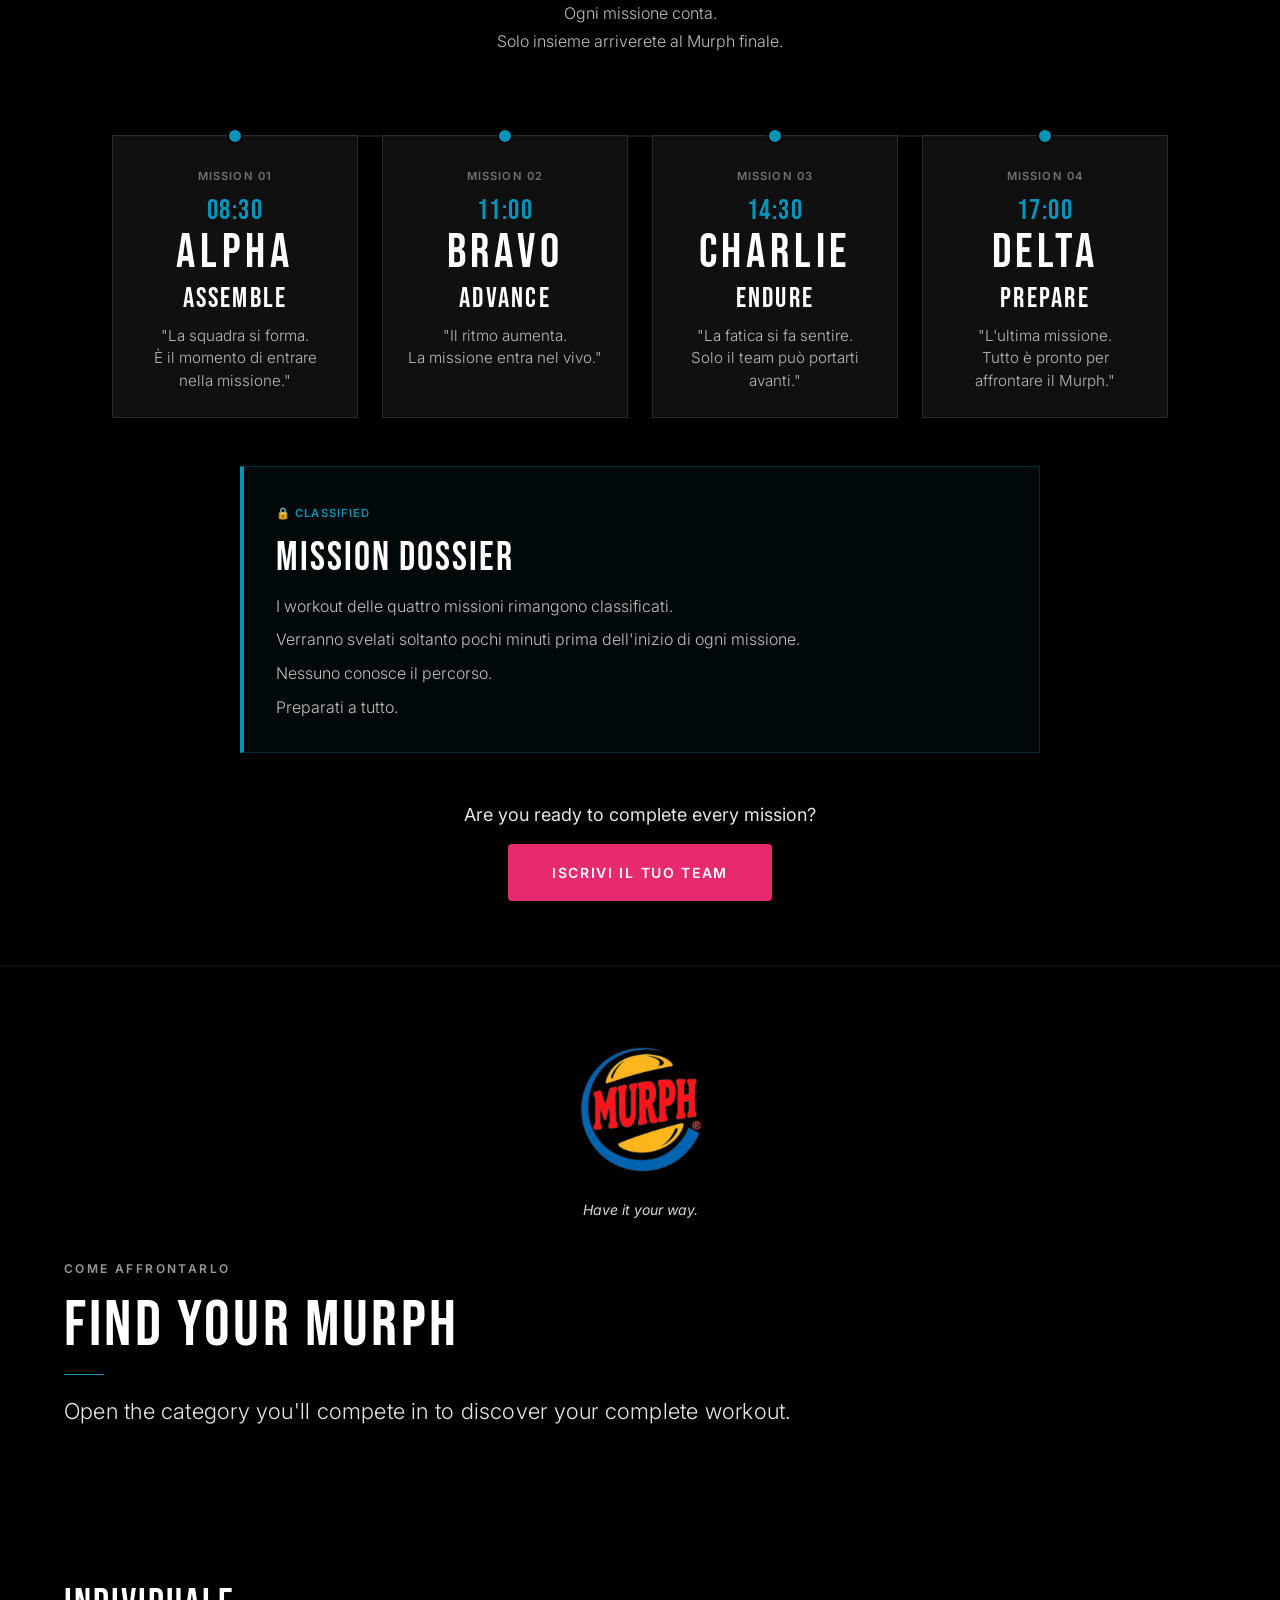
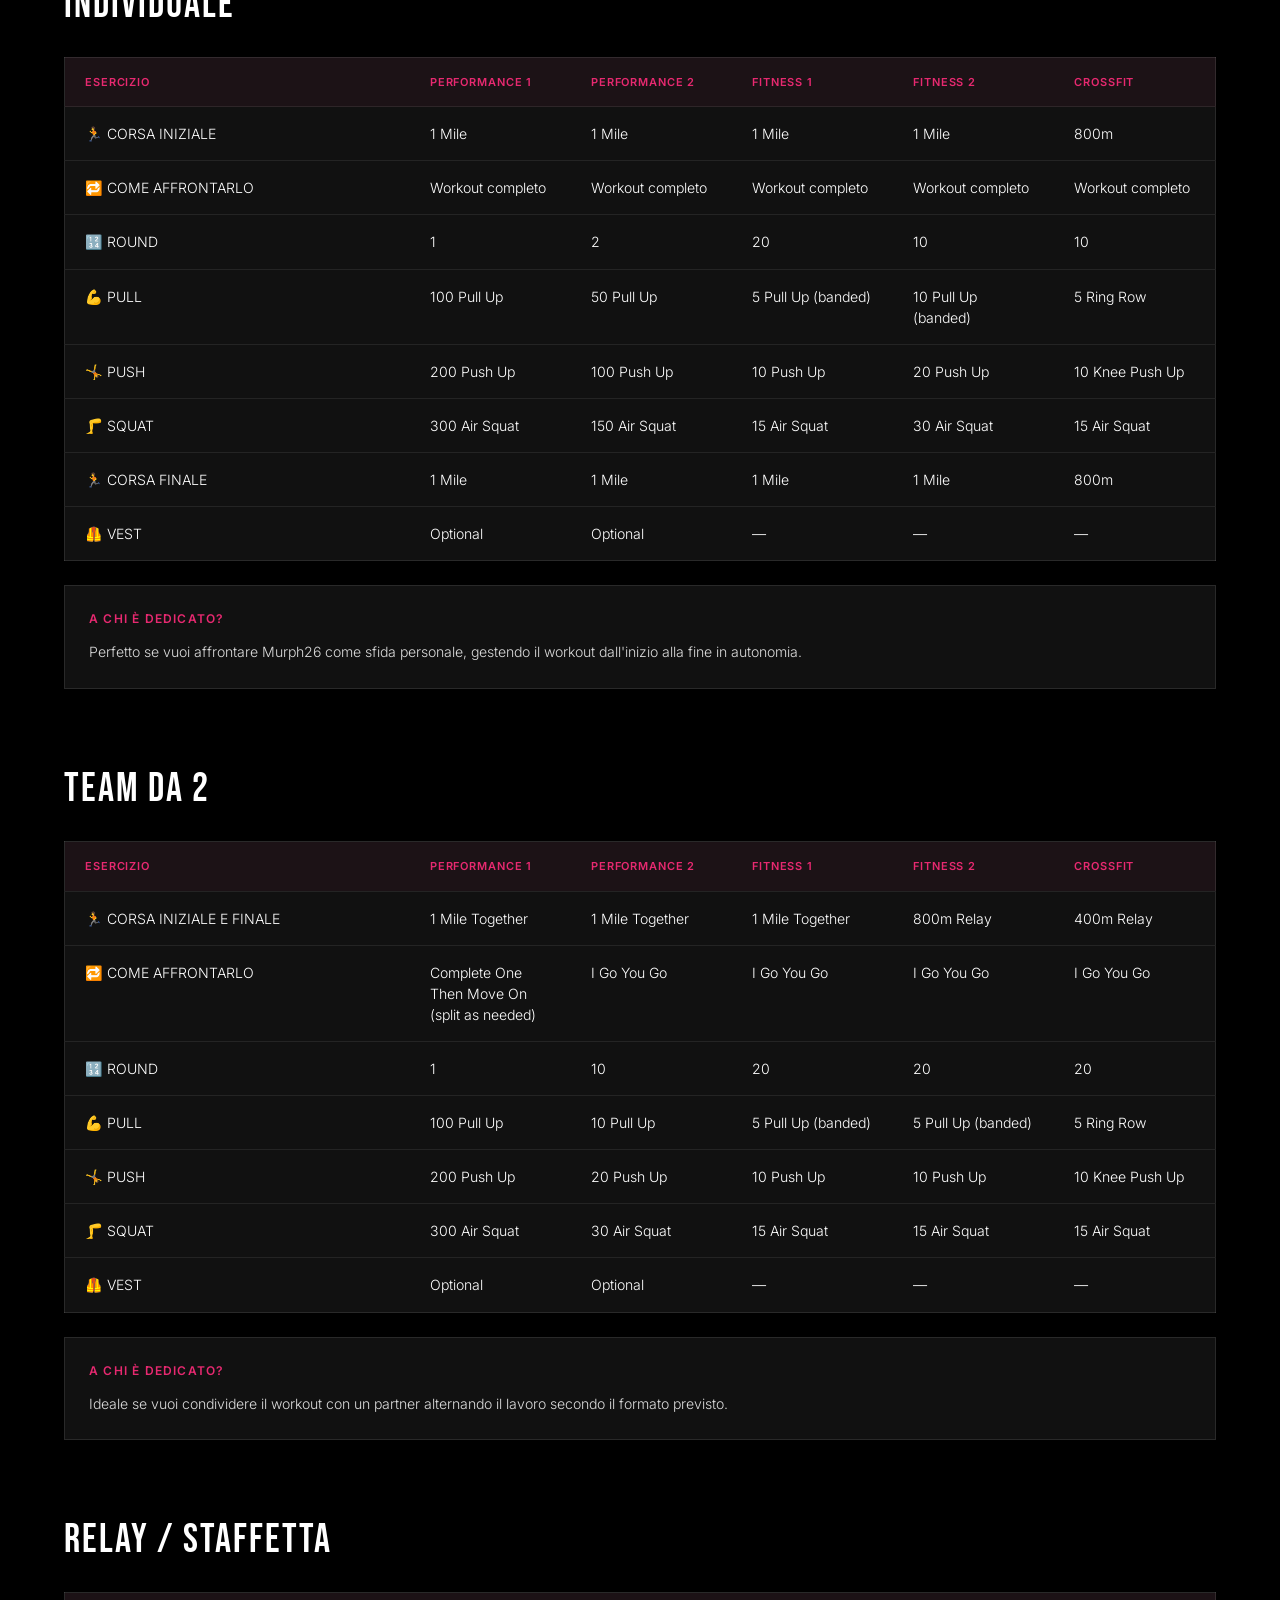
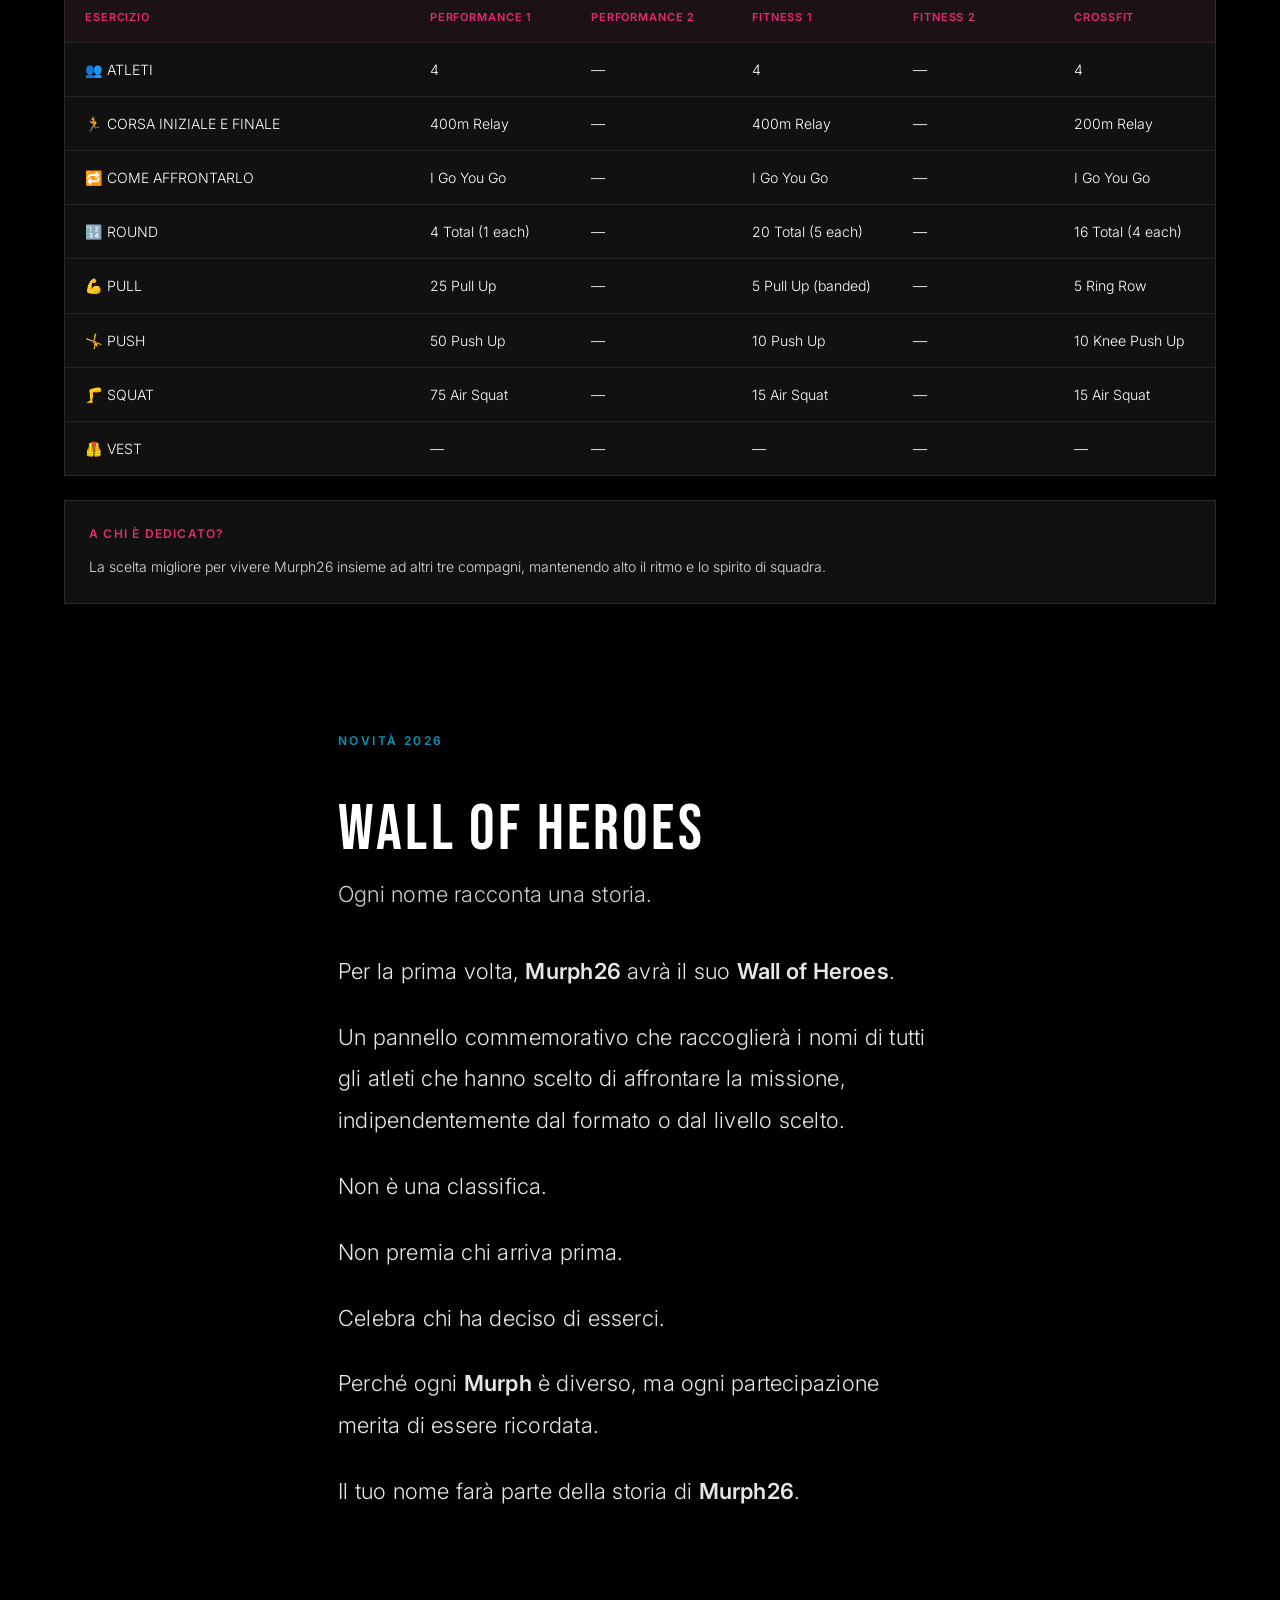
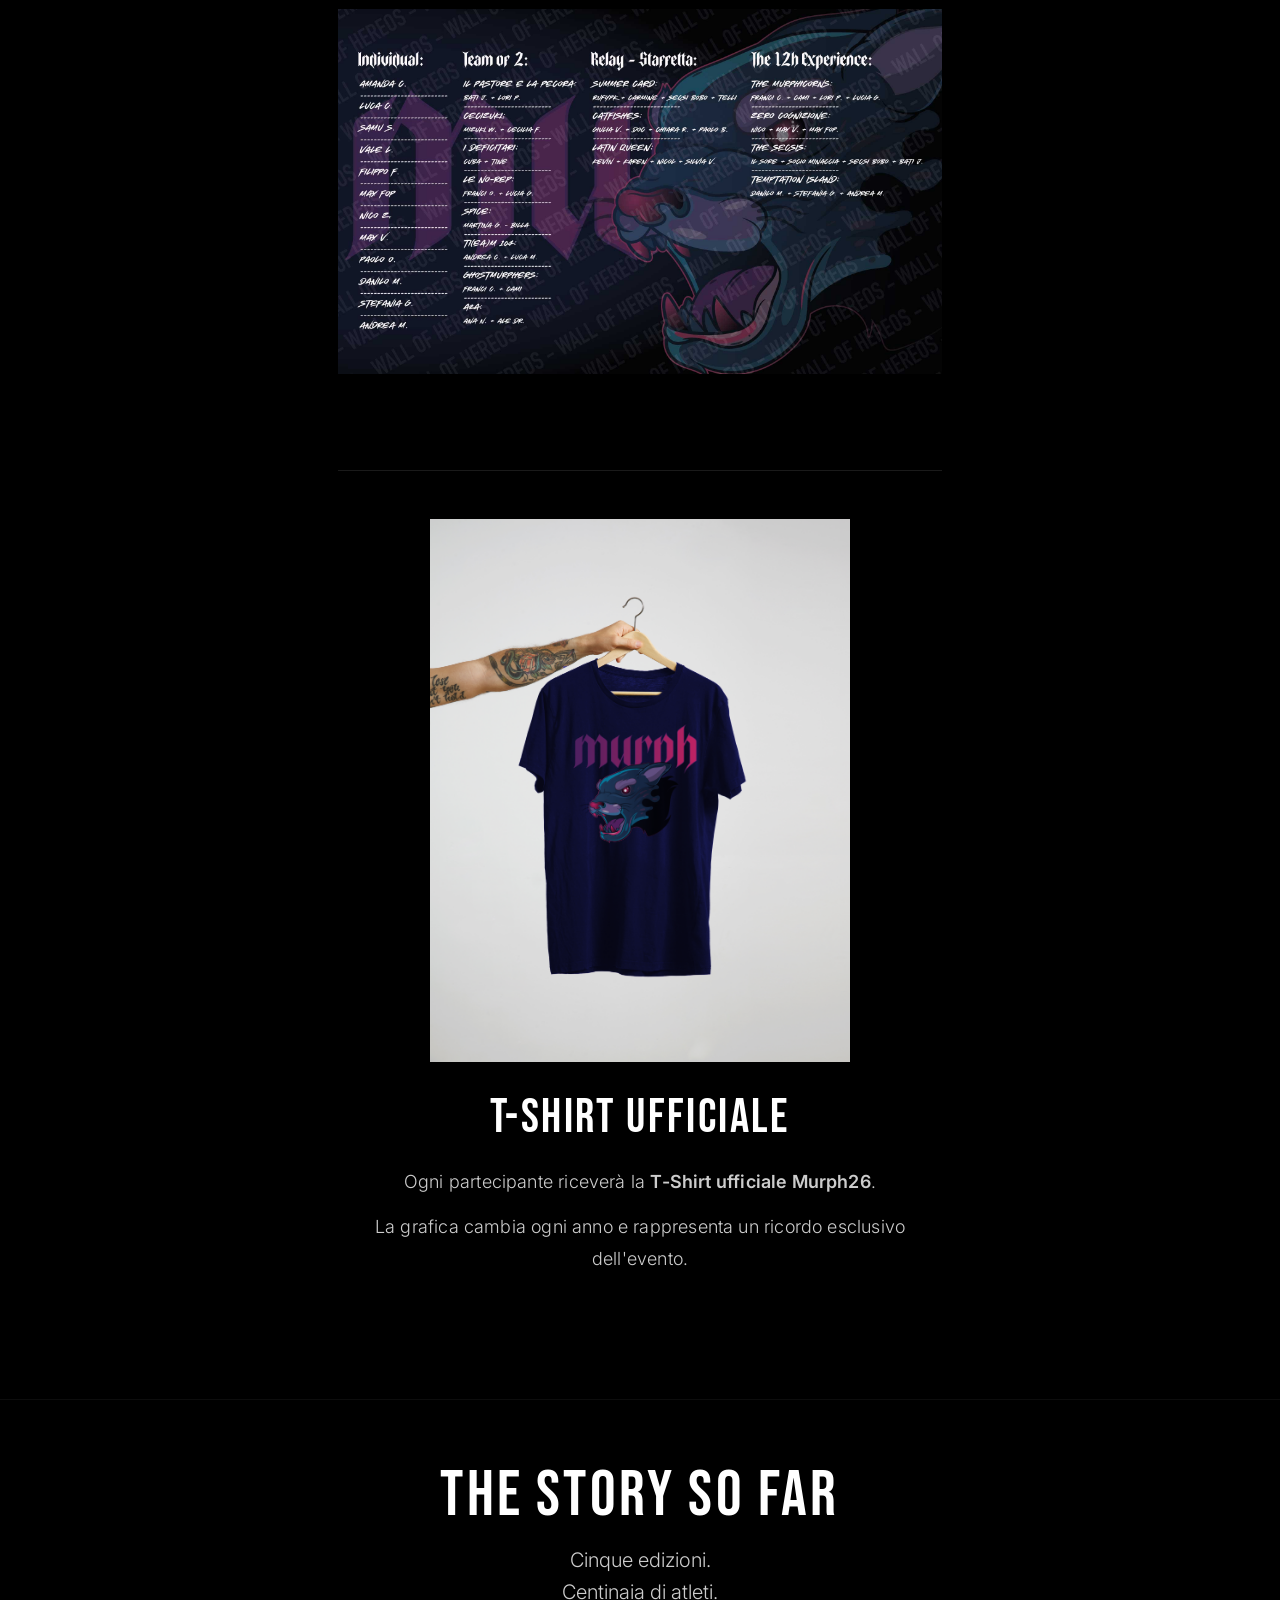
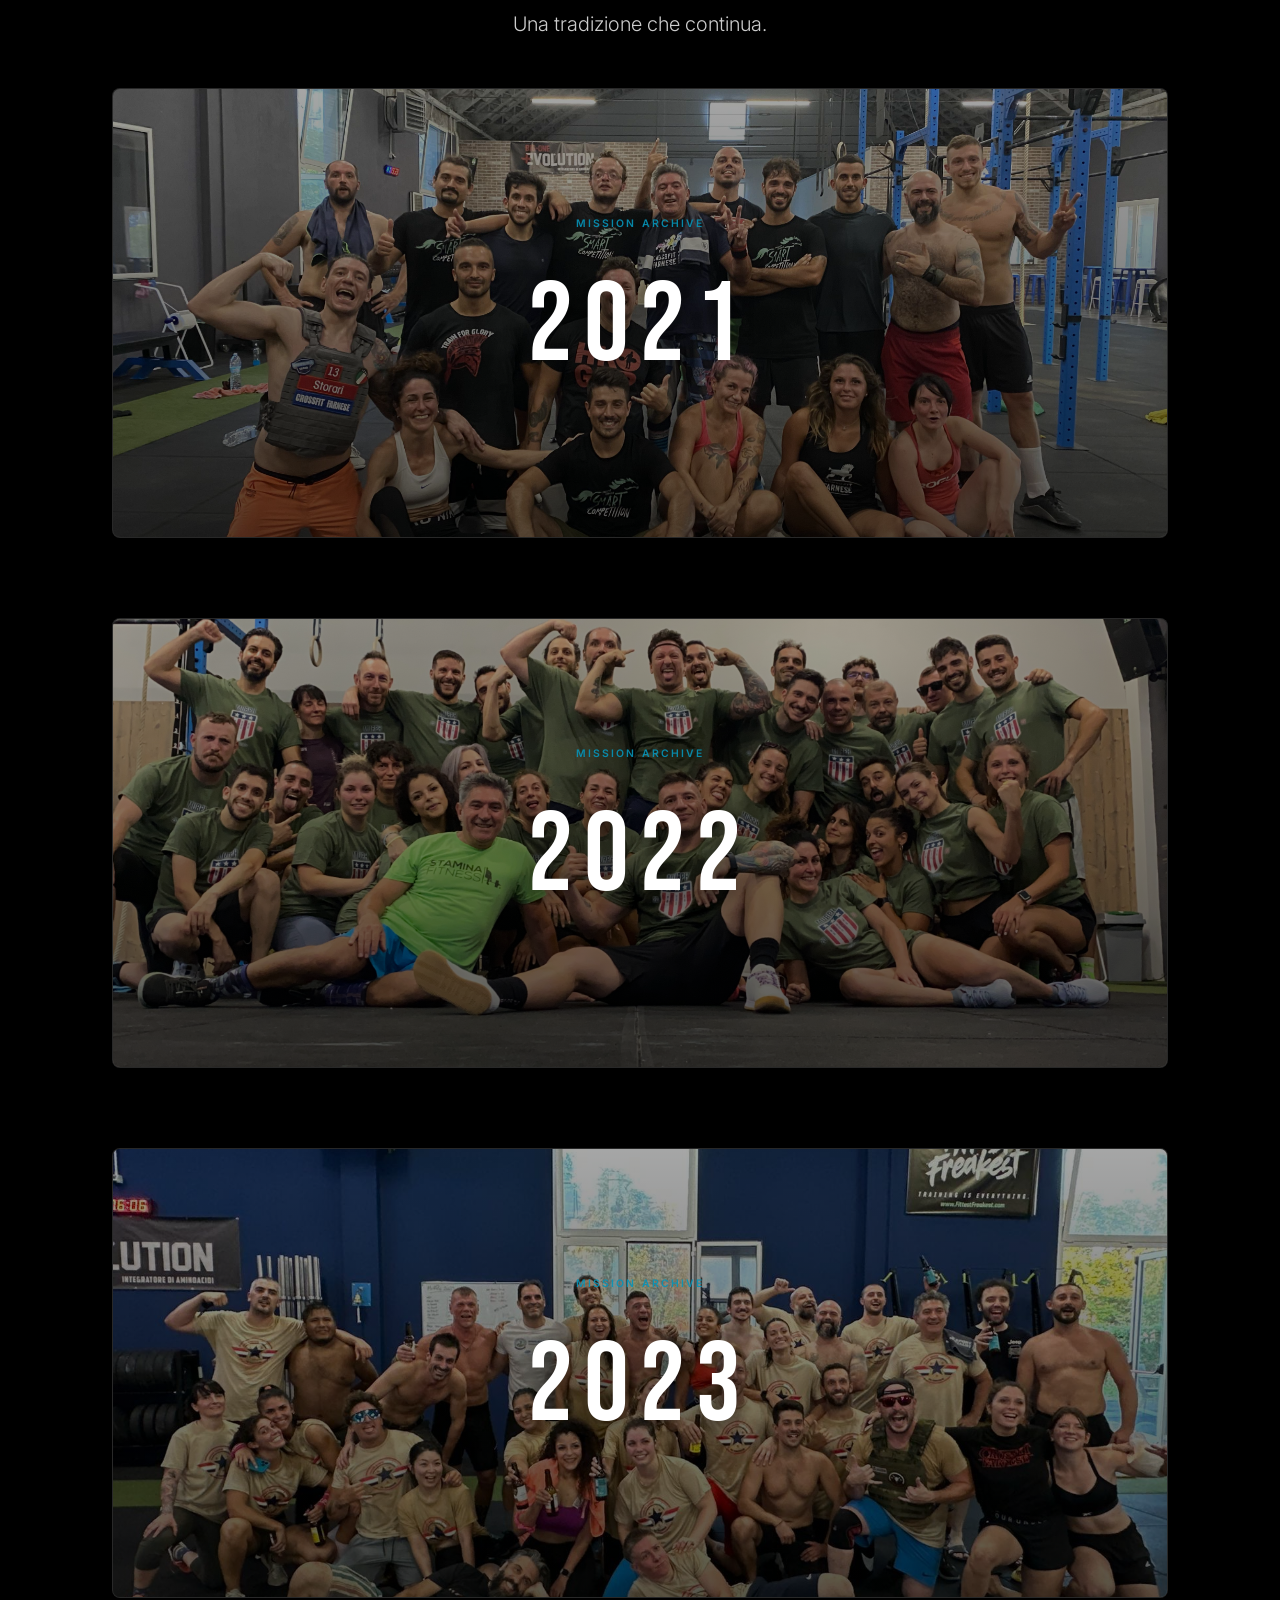
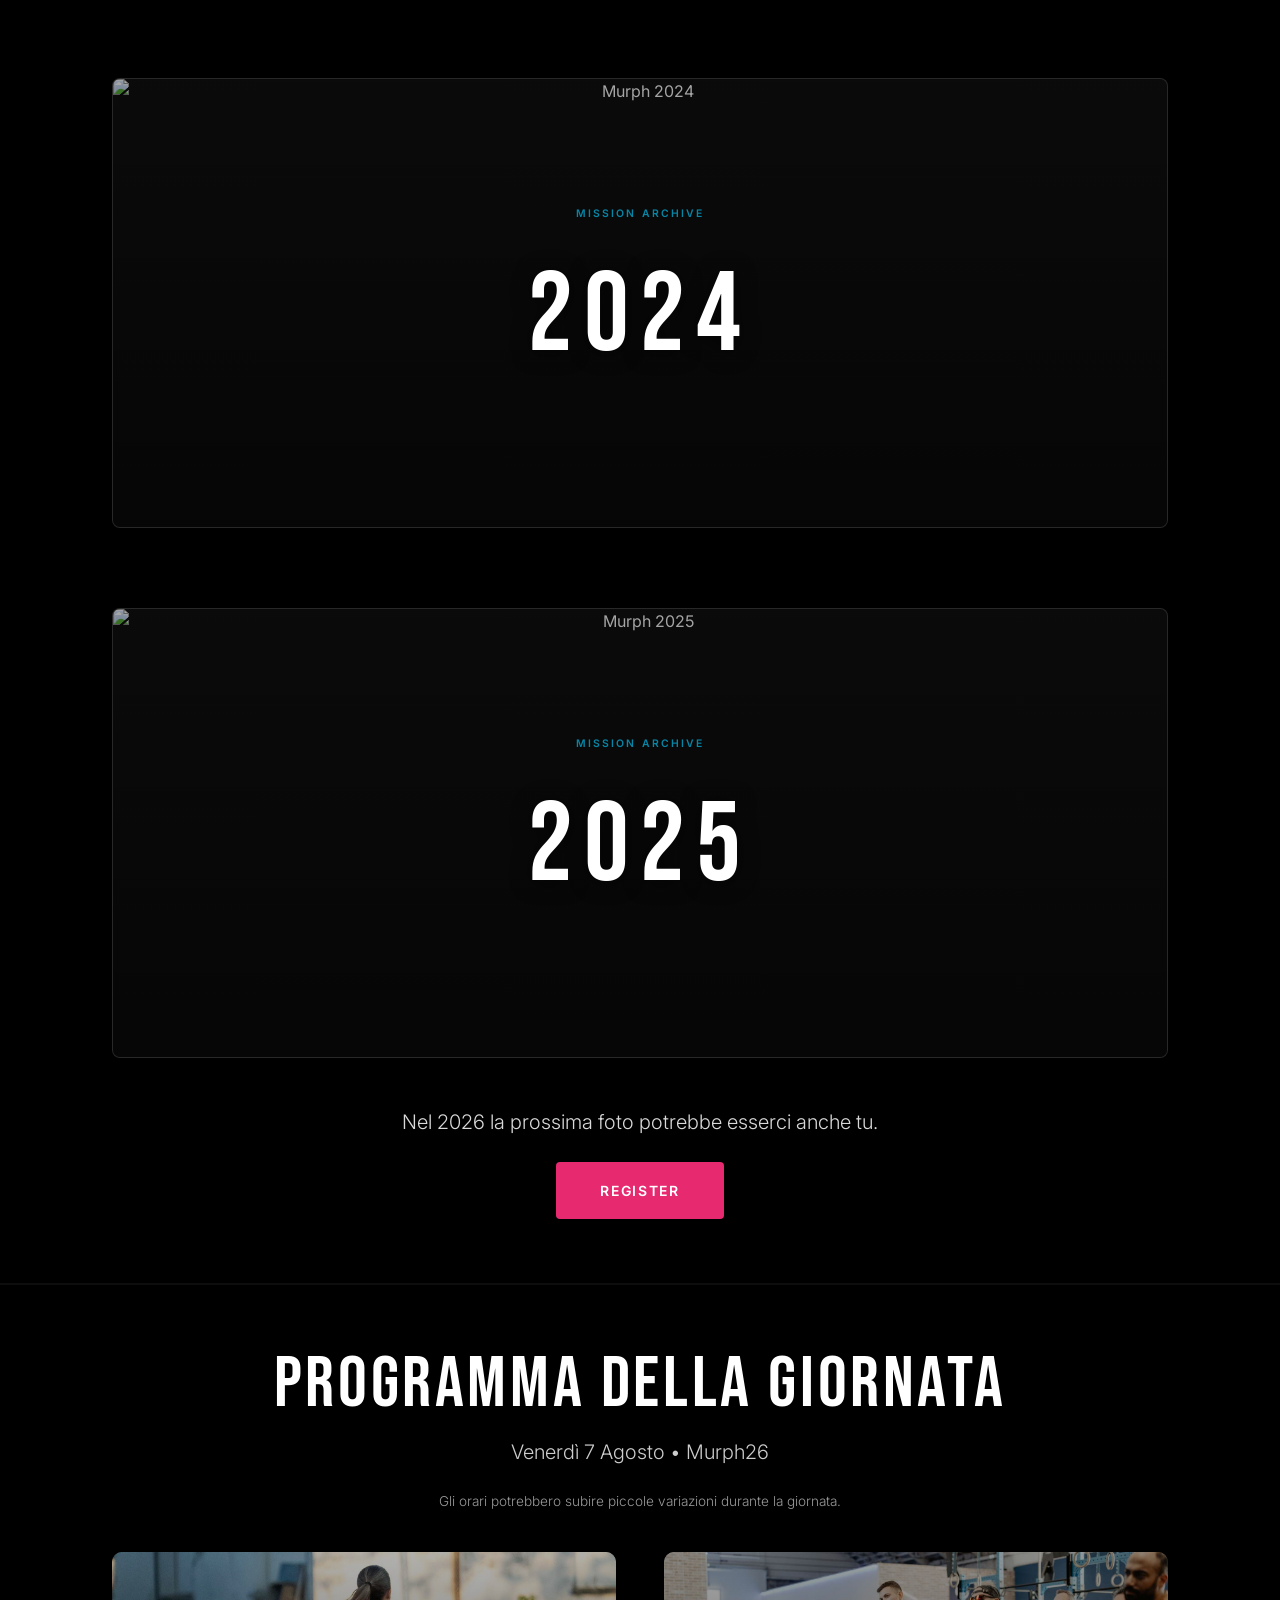
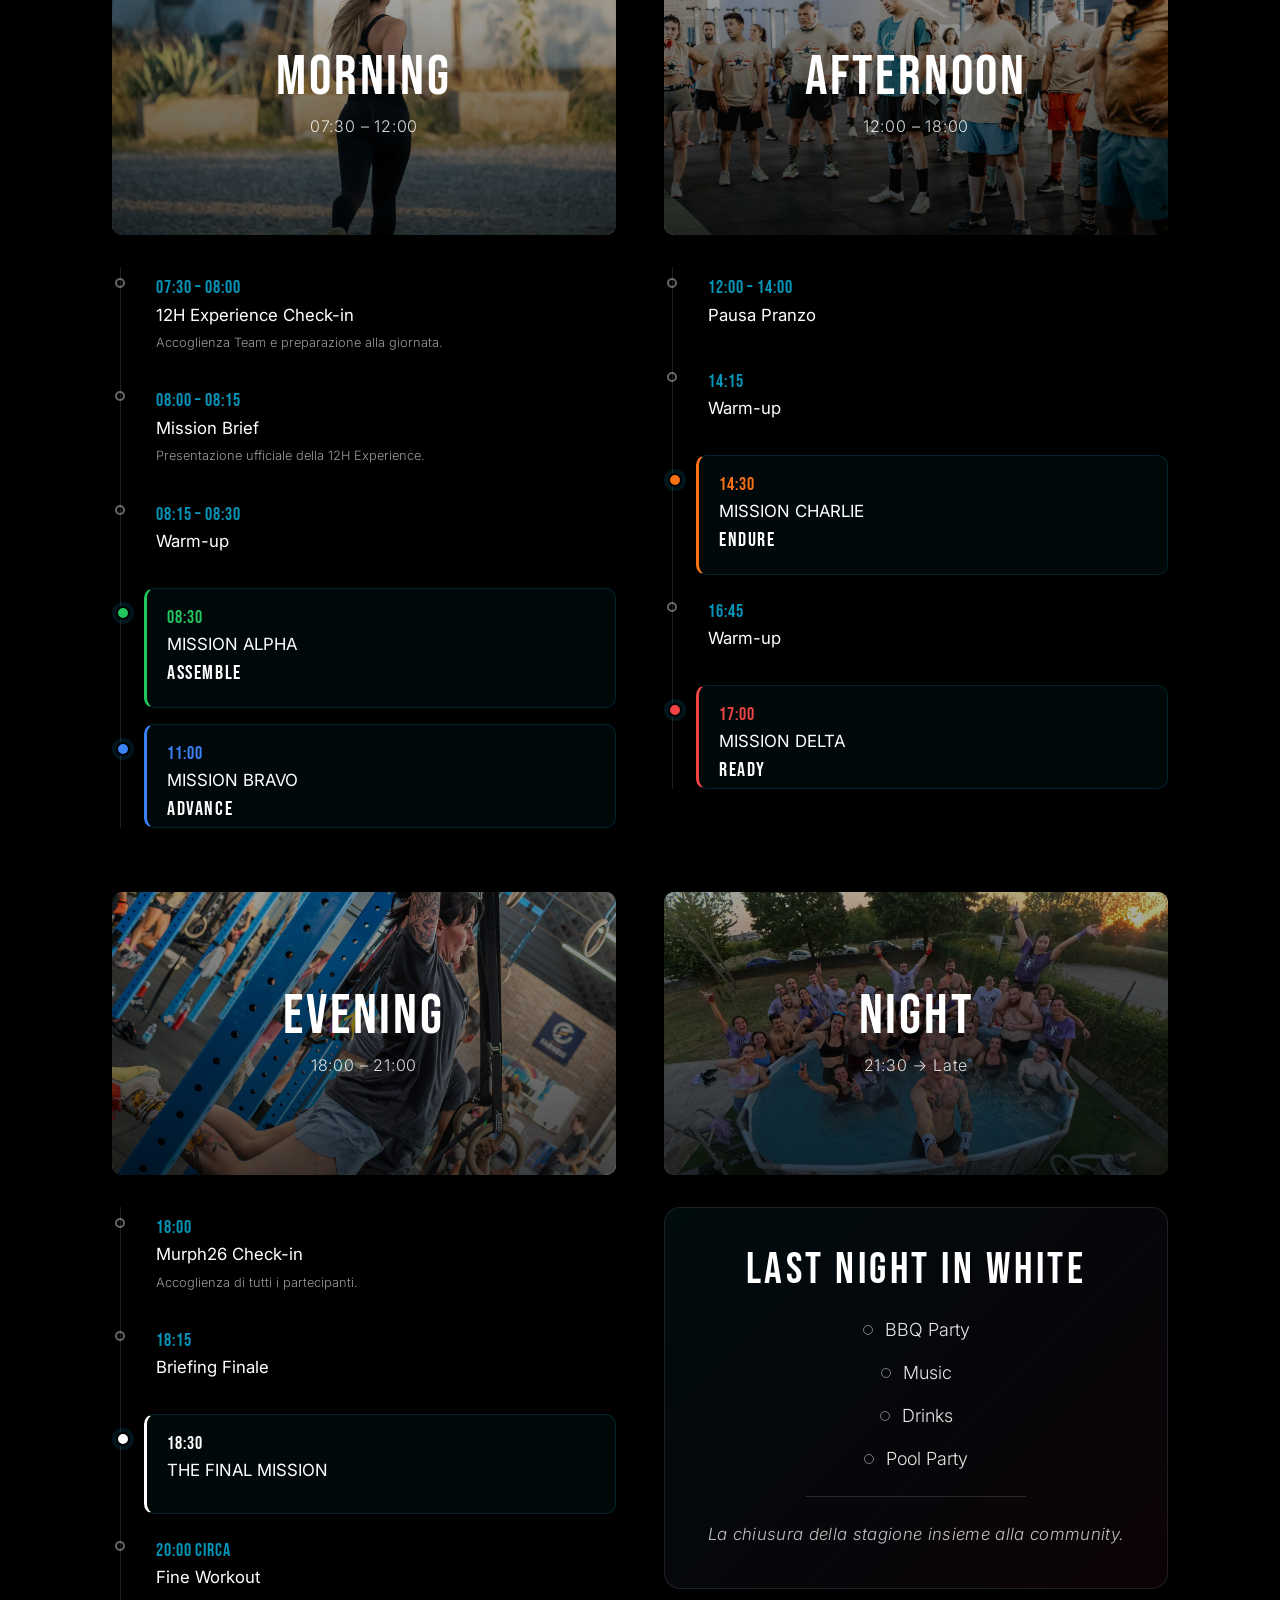
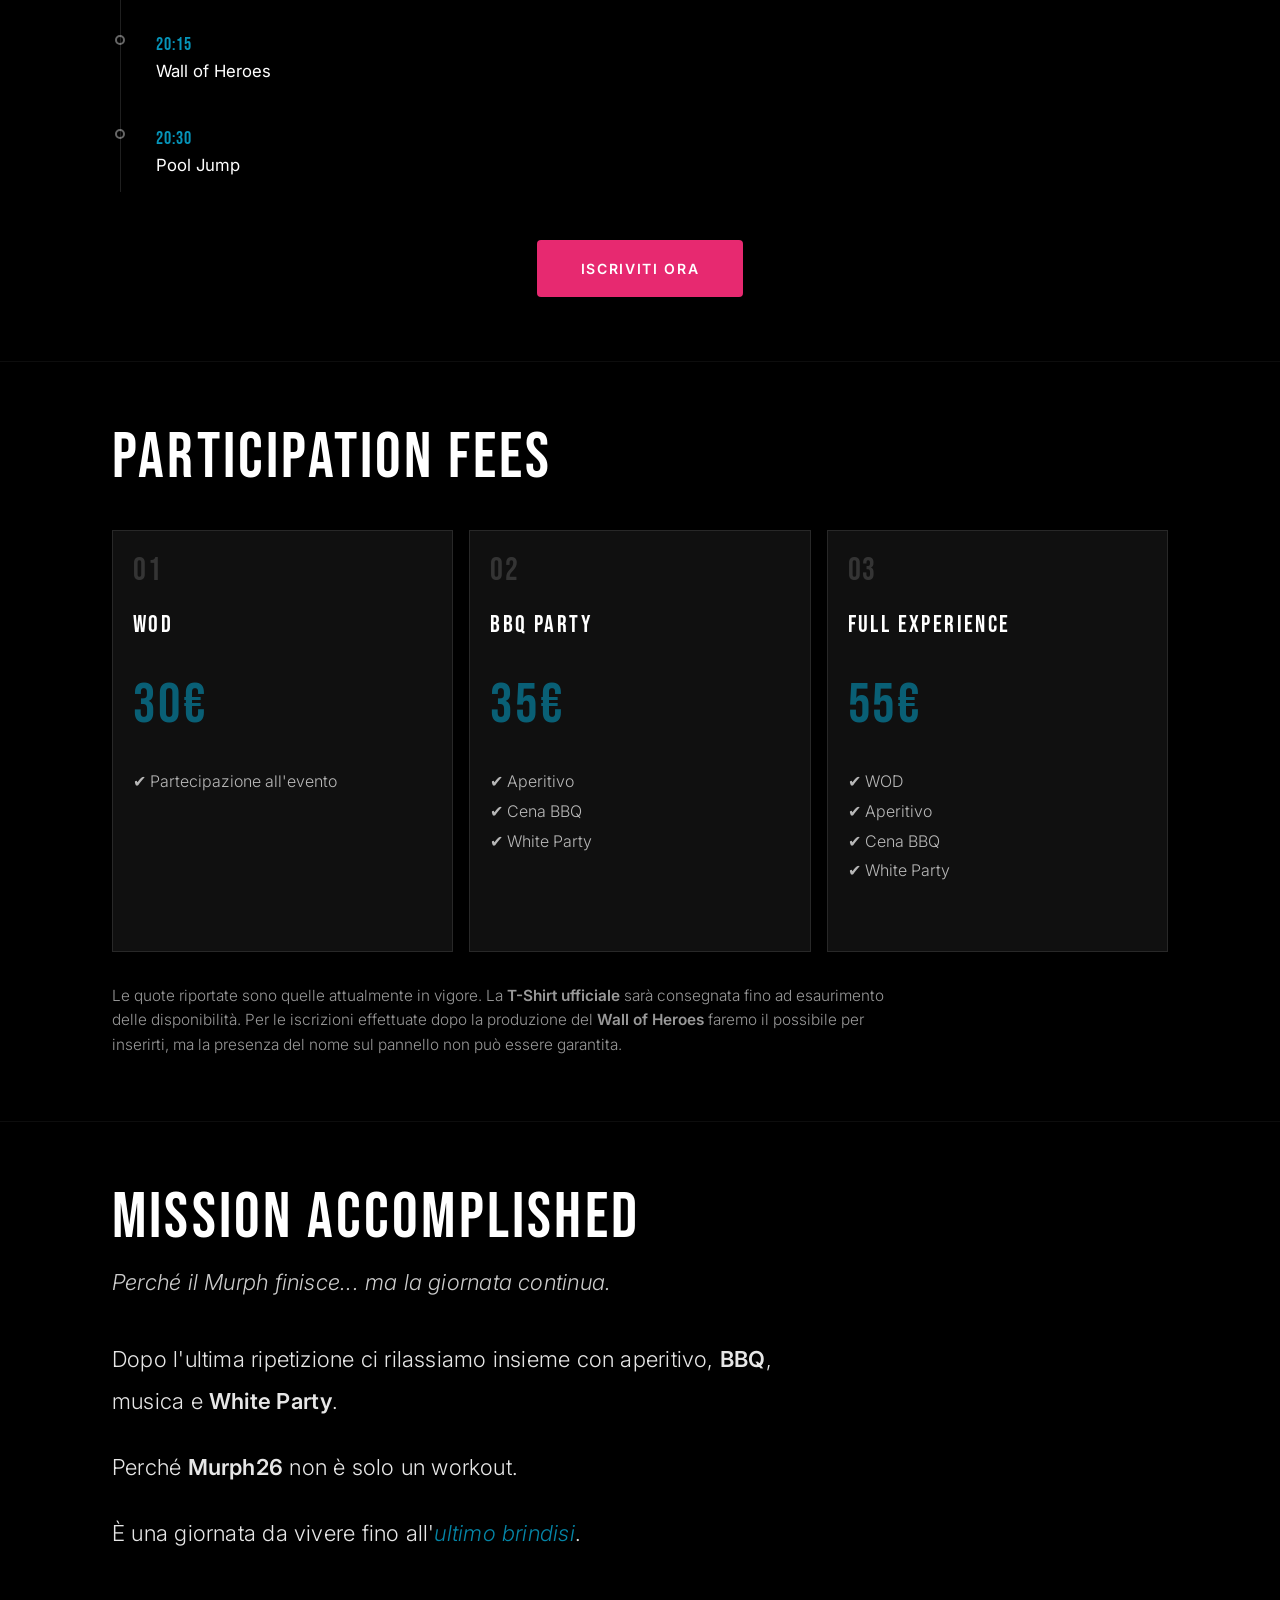
==== commit fe884318: "Restructure Find Your Murph into true logo/content columns" ====
--- a/index.html
+++ b/index.html
@@ -278,7 +278,27 @@
 
 <!-- Have It Your Way Section -->
 <section class="have-it-your-way" id="find-your-murph">
-<div class="page-container have-it-your-way-container">
+<div class="find-your-murph-grid">
+<div class="logo-column">
+<!-- Have It Your Way Image -->
+<div class="have-it-your-way-image">
+<img src="assets/have-it-your-way.png" alt="Have It Your Way">
+<p class="have-it-your-way-tagline">Have it your way.</p>
+</div>
+</div>
+<div class="content-column">
+<!-- Section Label -->
+<p class="mission-label">COME AFFRONTARLO</p>
+
+<!-- Section Heading -->
+<h2 class="mission-heading">FIND YOUR MURPH</h2>
+
+<!-- Accent Line -->
+<div class="accent-line"></div>
+
+<!-- Body Text -->
+<div class="mission-body">
+<p>Open the category you'll compete in to discover your complete workout.</p>
 <!-- Mobile Scaling -->
 <div class="scaling-mobile">
 <h2 class="scaling-mobile-title">FIND YOUR MURPH</h2>
@@ -427,33 +447,8 @@
 </details>
 </div>
 </div>
-
-<!-- Have It Your Way Image -->
-<div class="have-it-your-way-image">
-<img src="assets/have-it-your-way.png" alt="Have It Your Way">
-<p class="have-it-your-way-tagline">Have it your way.</p>
-</div>
-
-<!-- Have It Your Way Text -->
-<div class="have-it-your-way-text">
-<!-- Section Label -->
-<p class="mission-label">COME AFFRONTARLO</p>
-
-<!-- Section Heading -->
-<h2 class="mission-heading">FIND YOUR MURPH</h2>
-
-<!-- Accent Line -->
-<div class="accent-line"></div>
-
-<!-- Body Text -->
-<div class="mission-body">
-<p>Open the category you'll compete in to discover your complete workout.</p>
-</div>
-
-<!-- Quote -->
-<p class="mission-closing"><em>Non conta come lo farai. Conta esserci.</em></p>
-</div>
-
+</div>
+</div>
 <!-- Desktop Scaling Tables -->
 <div class="scaling-desktop">
 
@@ -548,12 +543,6 @@
 <p>La scelta migliore per vivere Murph26 insieme ad altri tre compagni, mantenendo alto il ritmo e lo spirito di squadra.</p>
 </div>
 </div>
-
-</div>
-
-</div>
-
-
 </section>
 
 <!-- Wall Of Heroes Section -->
--- a/style.css
+++ b/style.css
@@ -447,10 +447,18 @@
 background-color: var(--blue);
 }
 
-.have-it-your-way-text {
-display: flex;
-flex-direction: column;
-align-items: flex-start;
+.content-column {
+display: flex;
+flex-direction: column;
+align-items: center;
+text-align: center;
+width: 100%;
+}
+
+.logo-column {
+display: flex;
+flex-direction: column;
+align-items: center;
 width: 100%;
 }
 
@@ -773,22 +781,29 @@
 flex-direction: row;
 }
 
-.have-it-your-way-container {
+.find-your-murph-grid {
 display: grid;
 grid-template-columns: 0.35fr 0.65fr;
 gap: 3rem;
 align-items: center;
 }
 
+.logo-column {
+display: flex;
+flex-direction: column;
+align-items: center;
+width: 100%;
+}
+
+.content-column {
+align-items: flex-start;
+text-align: left;
+}
+
 .have-it-your-way-image {
 width: 100%;
 max-width: 100%;
 margin: 0;
-order: 0;
-}
-
-.have-it-your-way-text {
-text-align: left;
 }
 }
 
@@ -970,11 +985,13 @@
 border-top: 1px solid rgba(255, 255, 255, 0.05);
 }
 
-.have-it-your-way-container {
+.find-your-murph-grid {
 max-width: 1400px;
 width: 100%;
 display: flex;
 flex-direction: column;
+align-items: center;
+gap: 1.5rem;
 }
 
 /* Have It Your Way Image */
@@ -2052,7 +2069,6 @@
 
 /* Mobile Scaling Redesign (max-width: 768px) */
 @media (max-width: 768px) {
-.have-it-your-way-text,
 .scaling-desktop {
 display: none;
 }
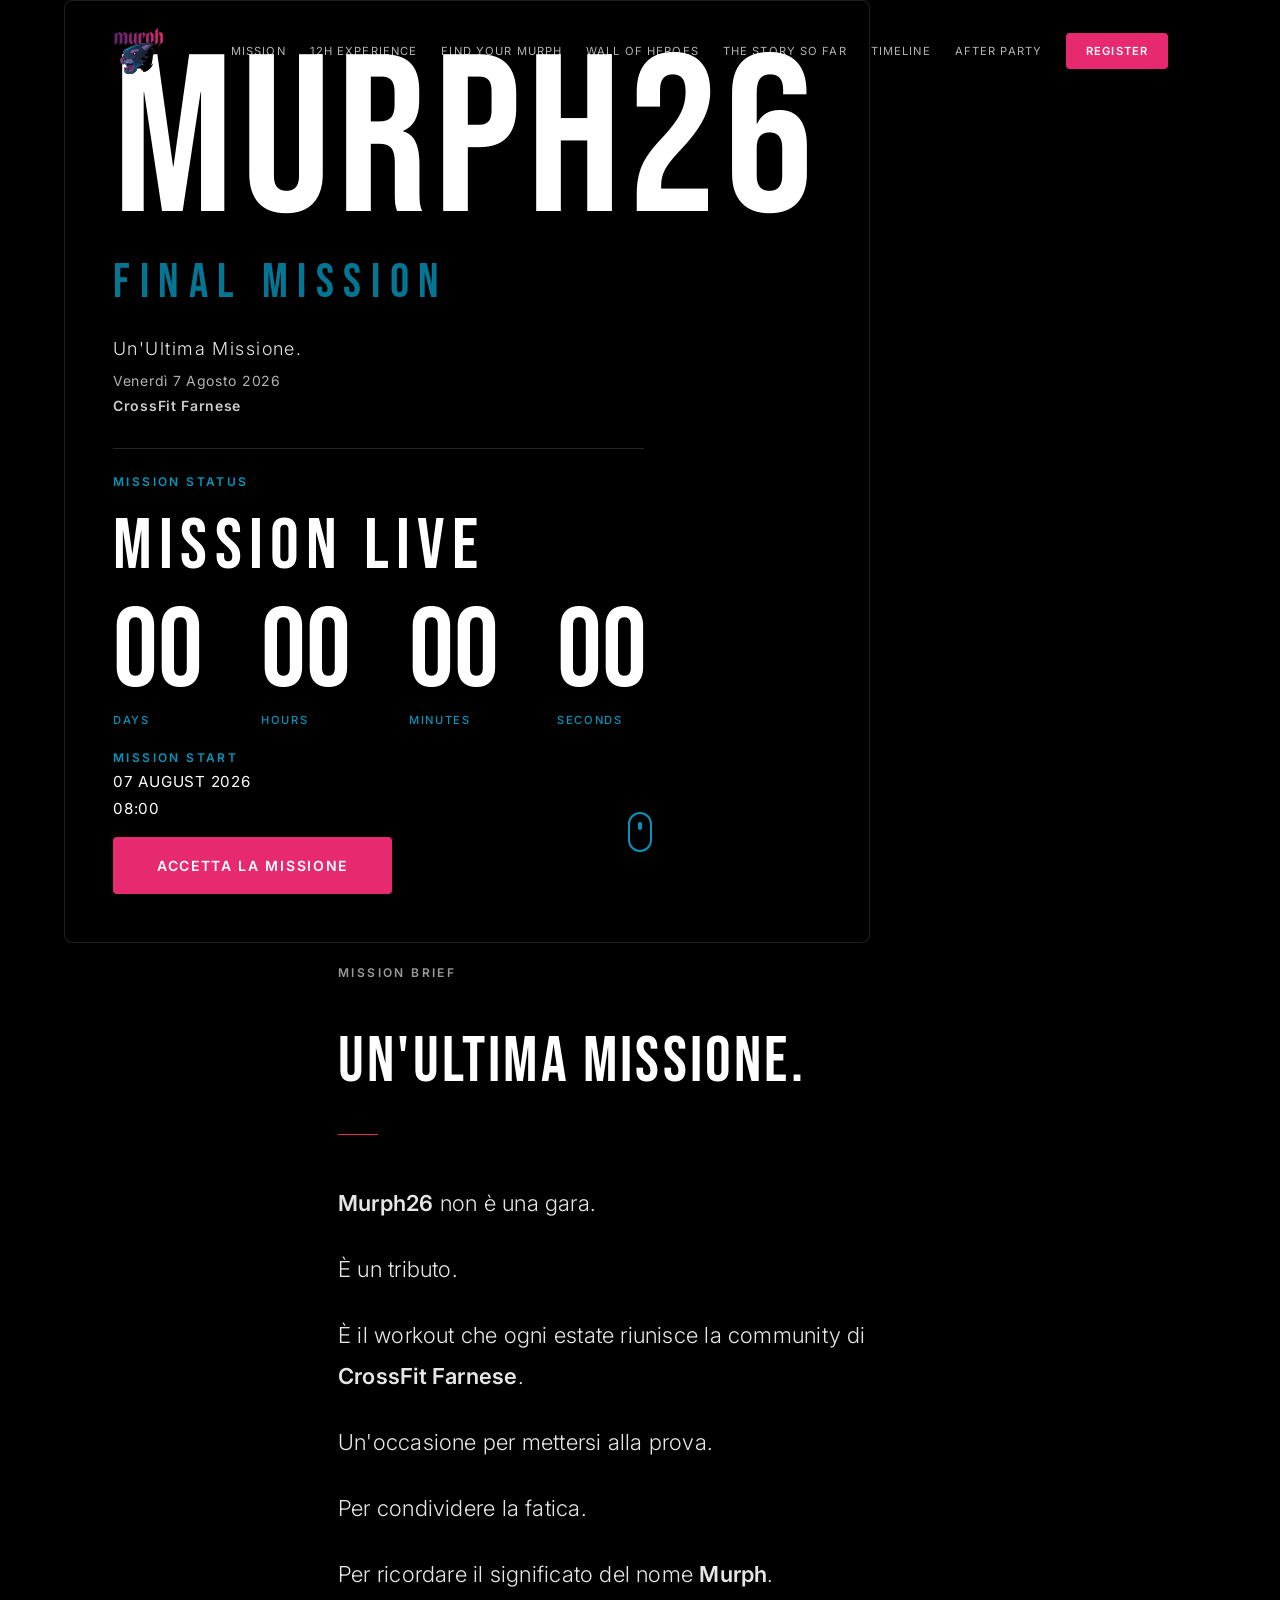
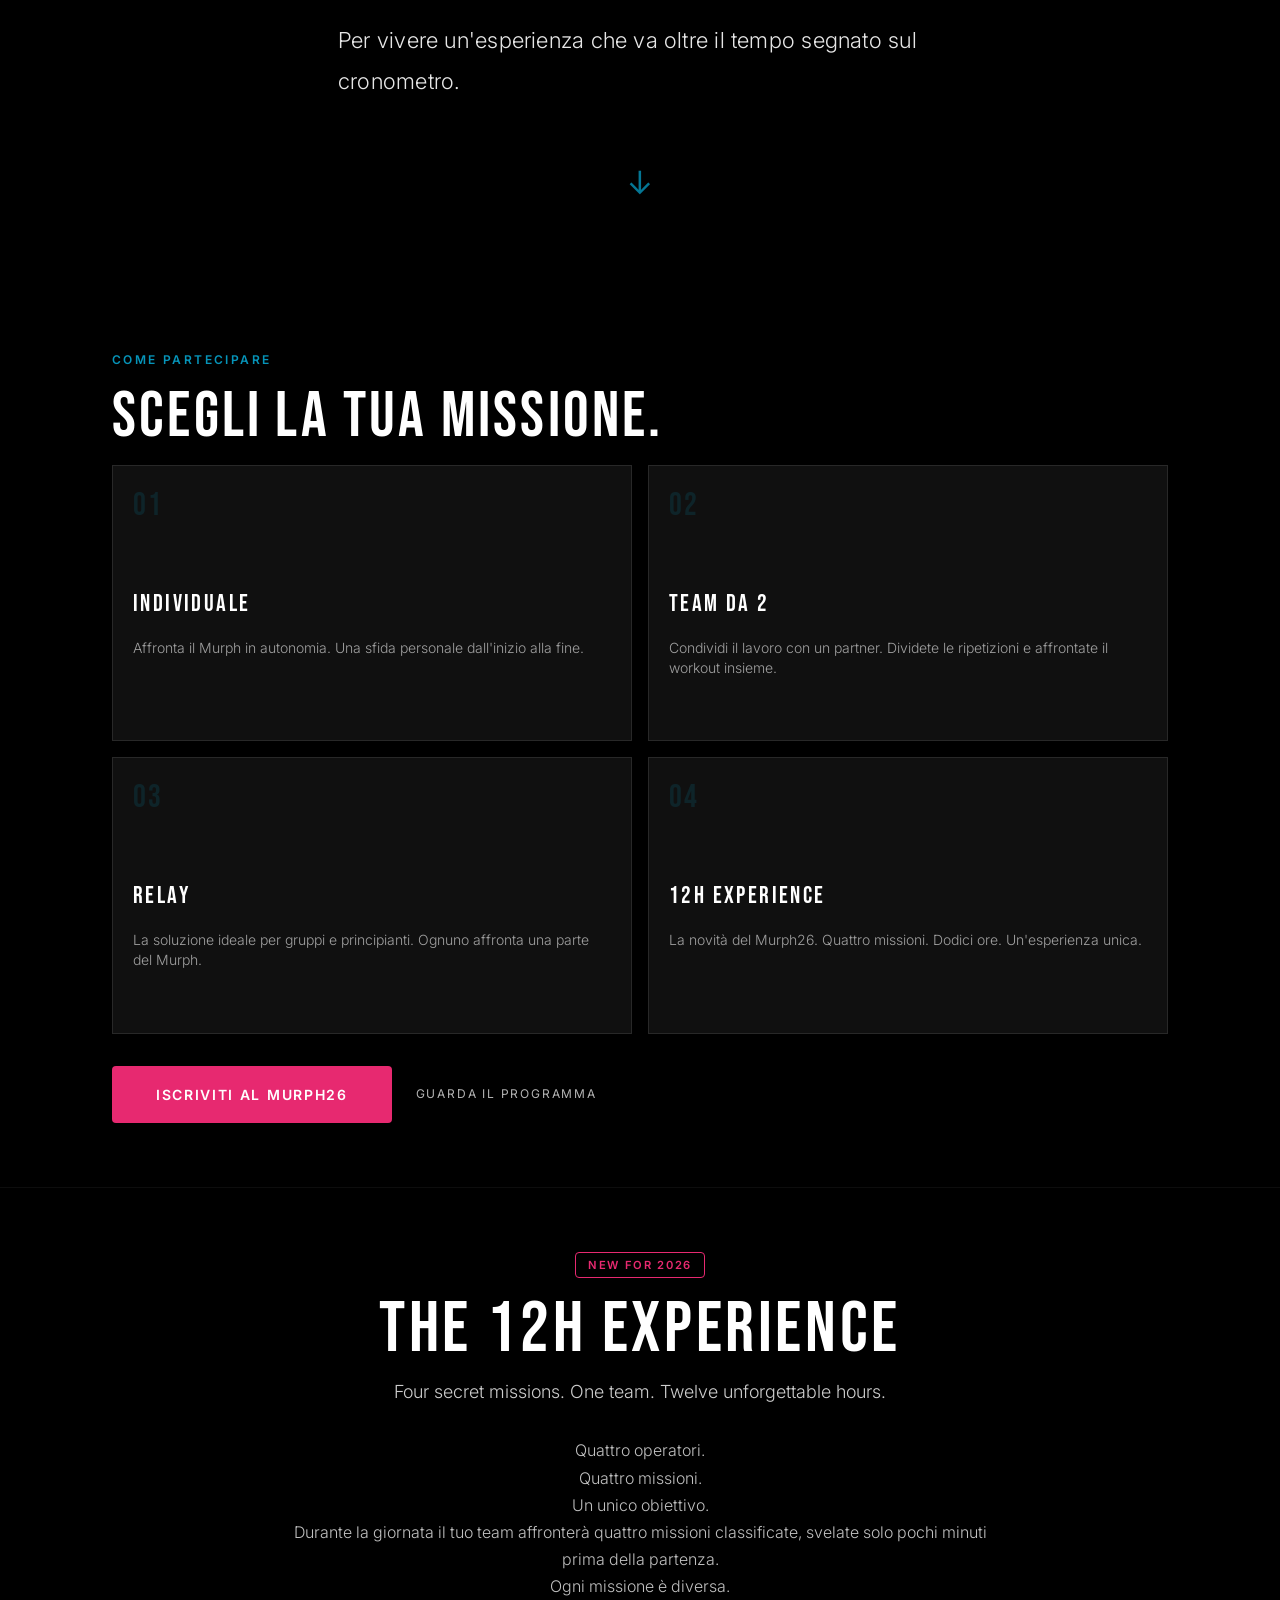
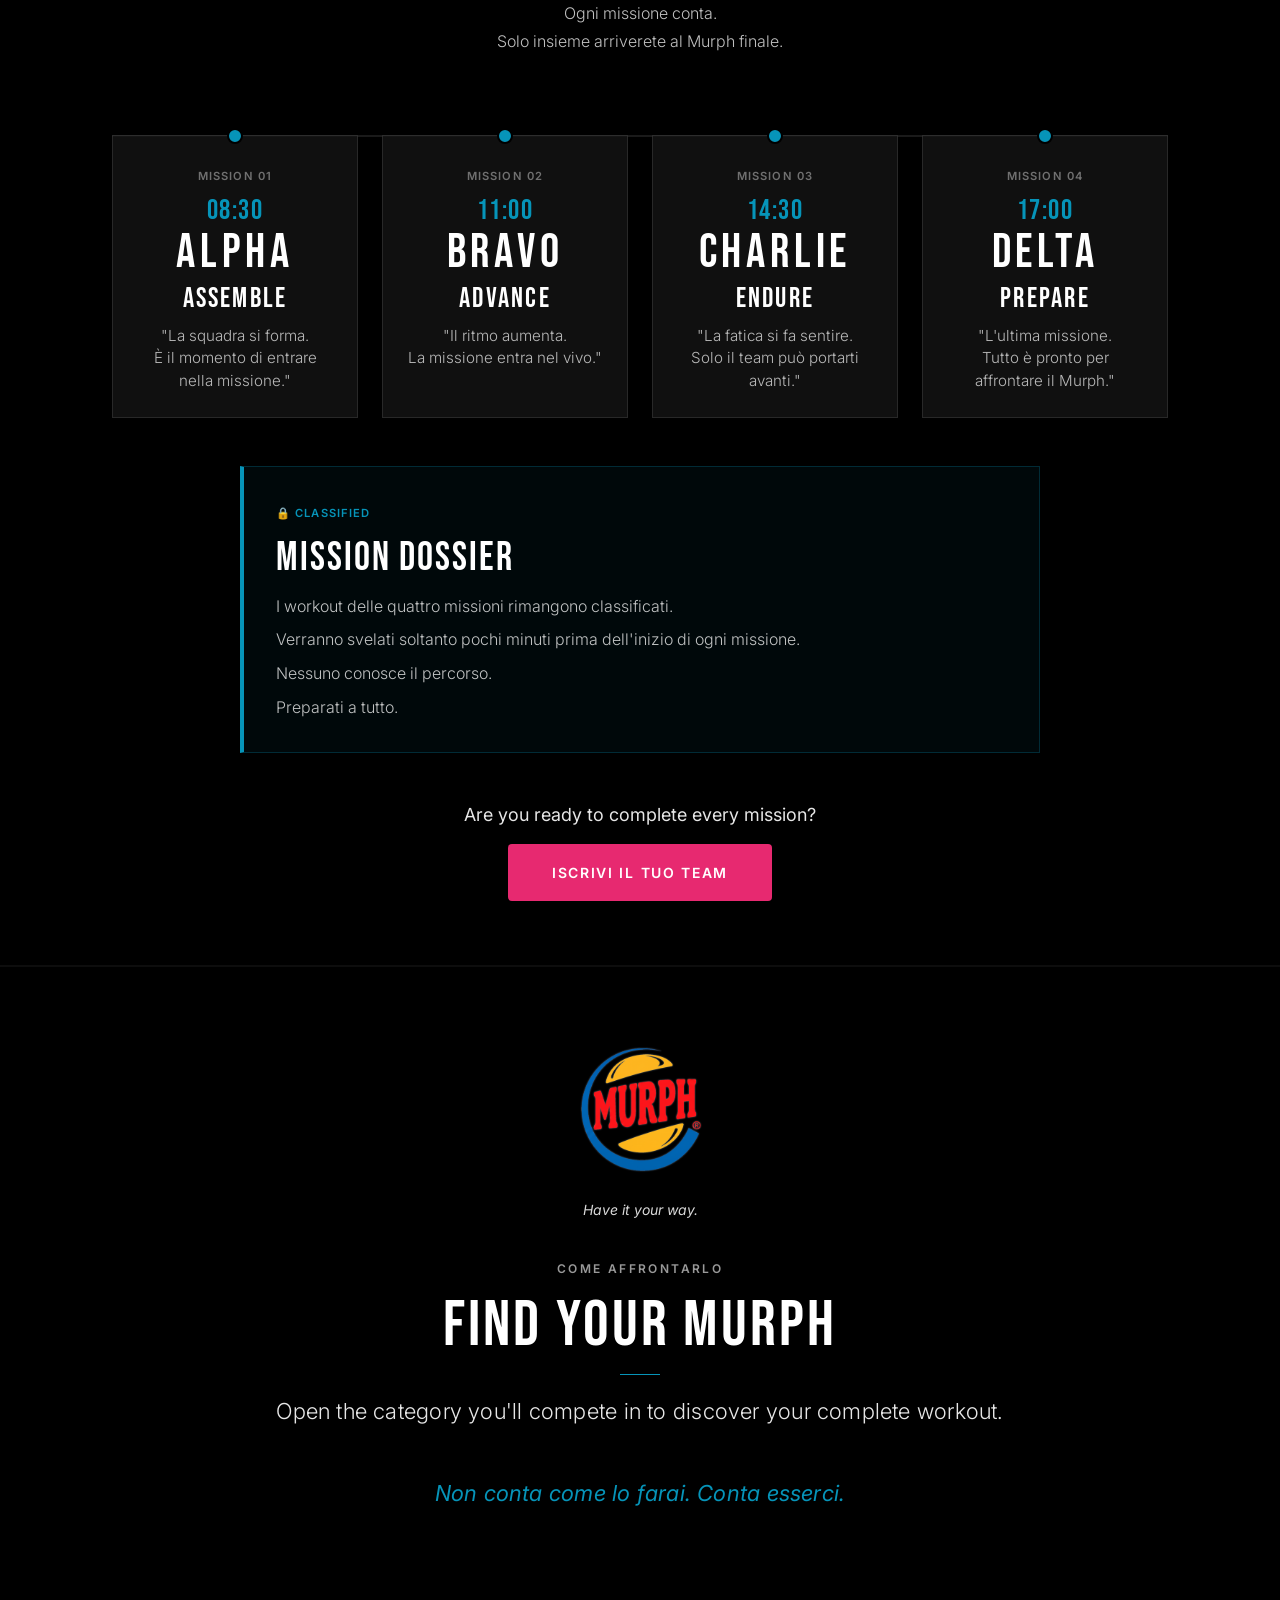
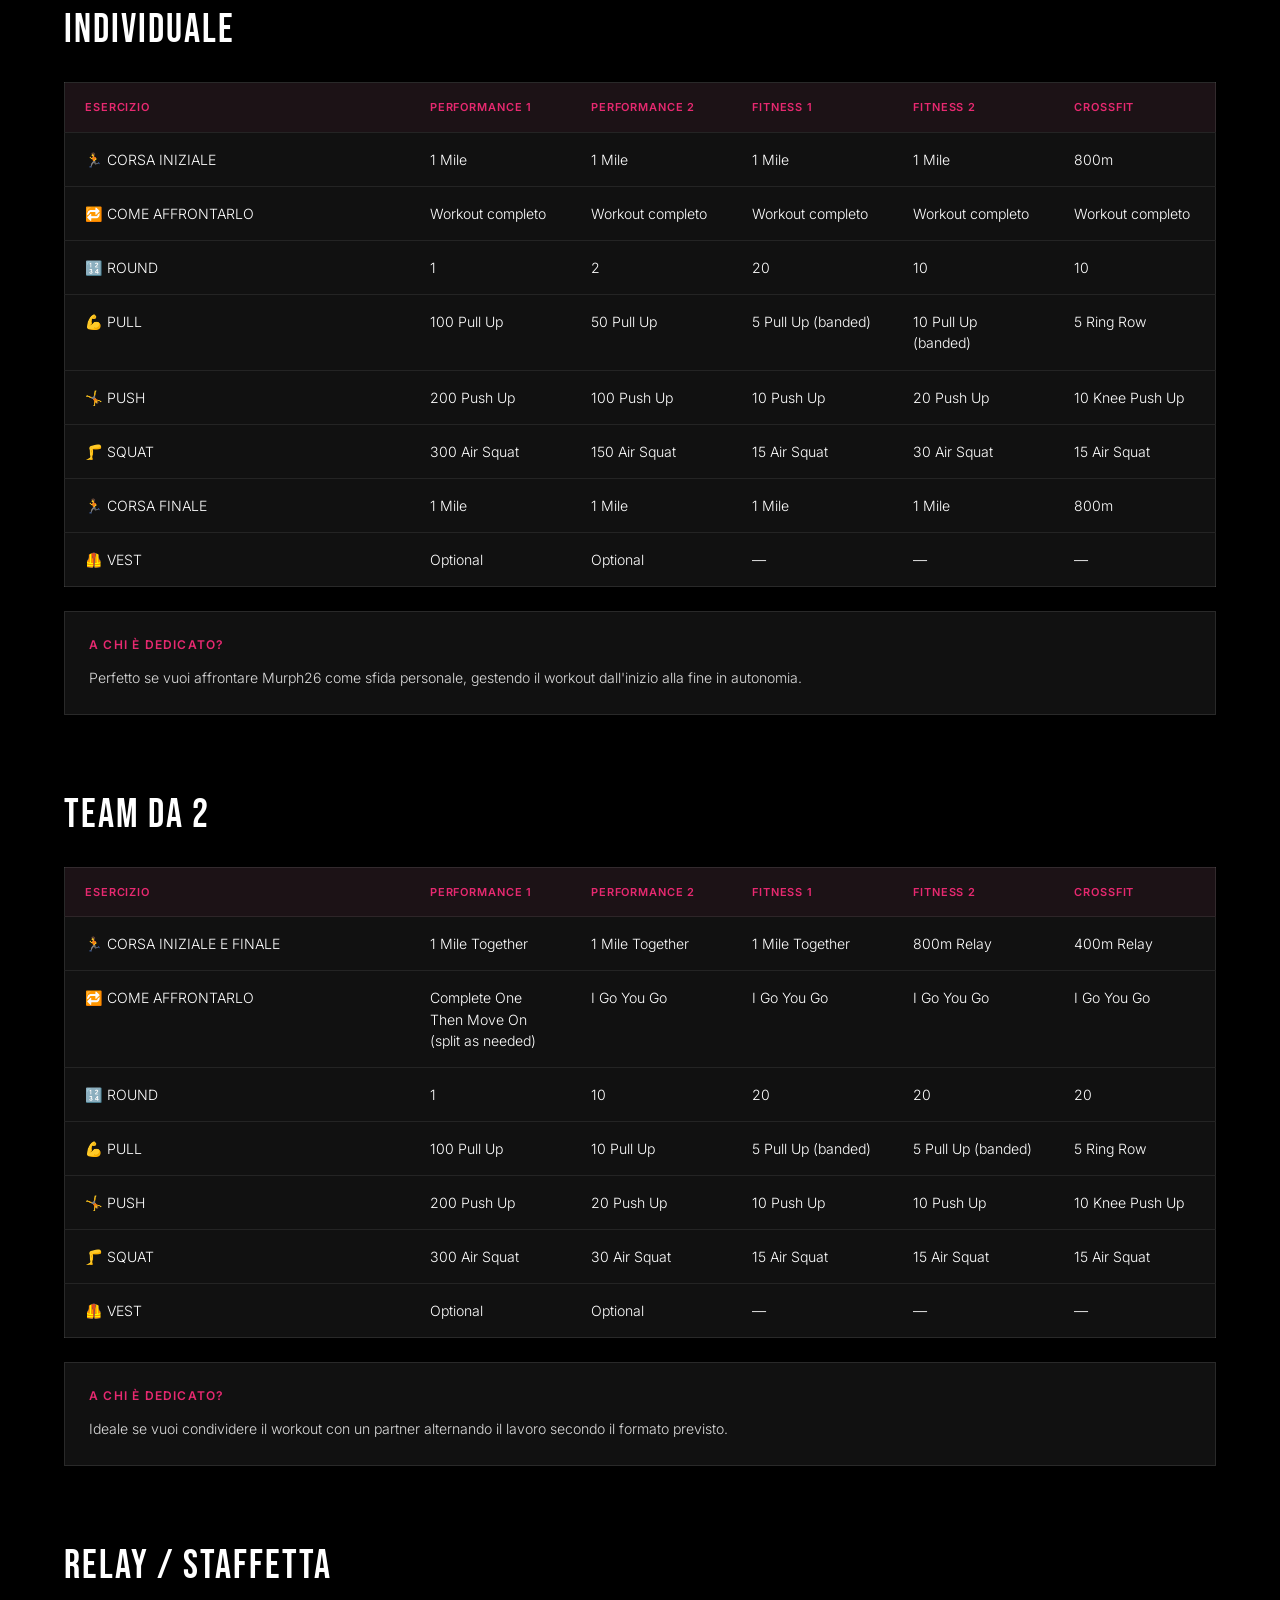
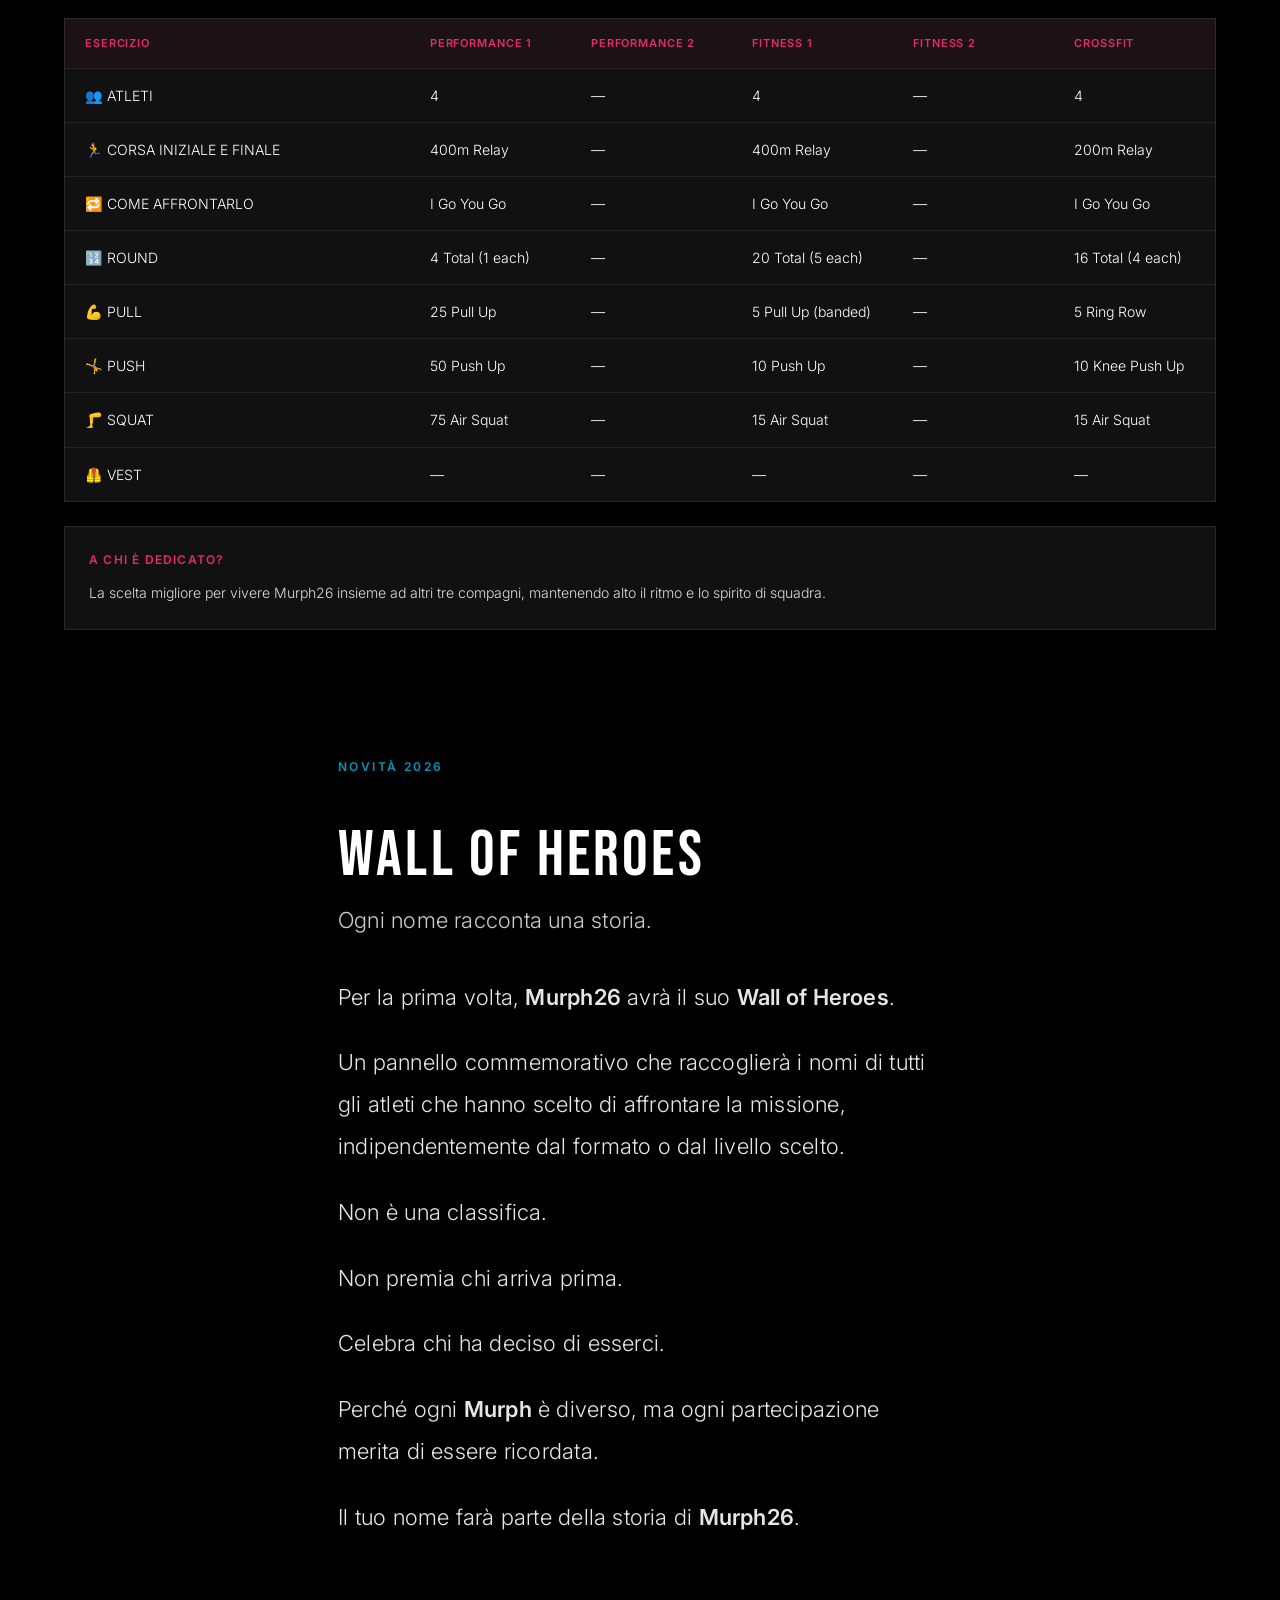
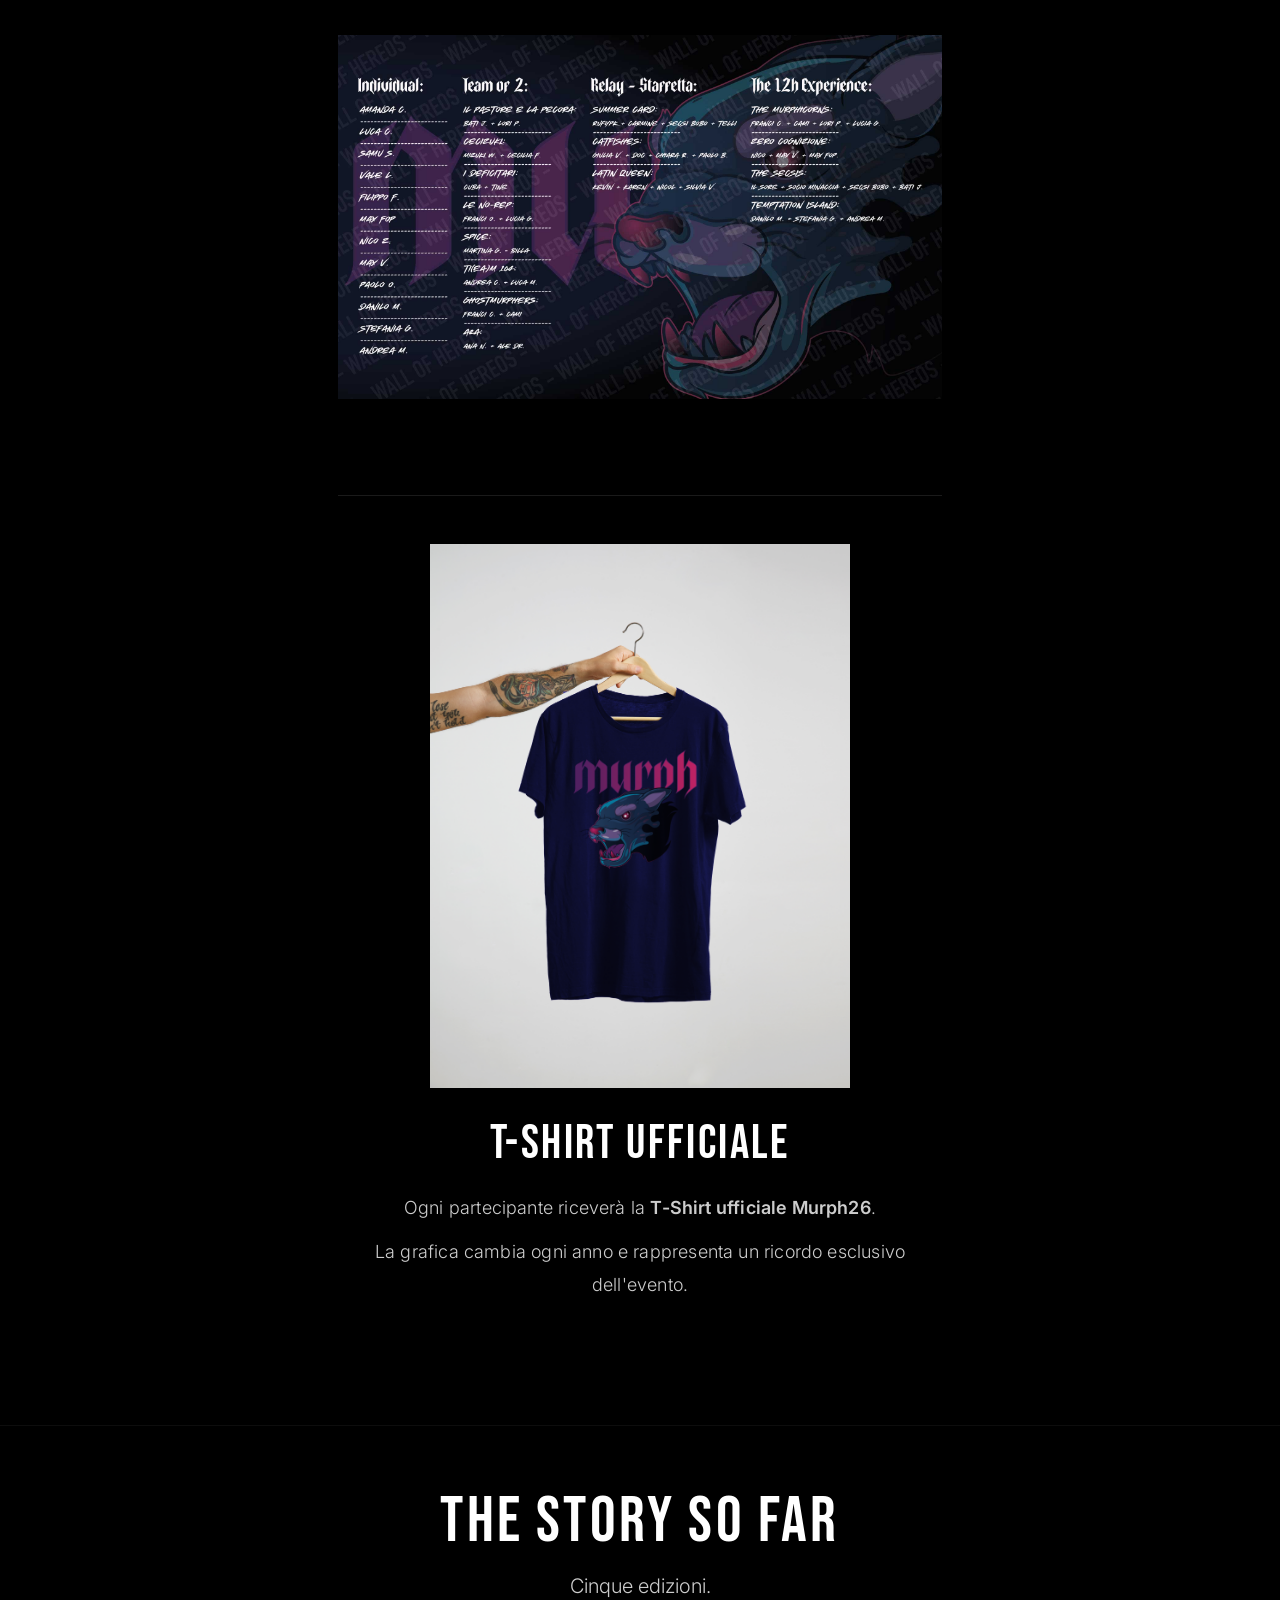
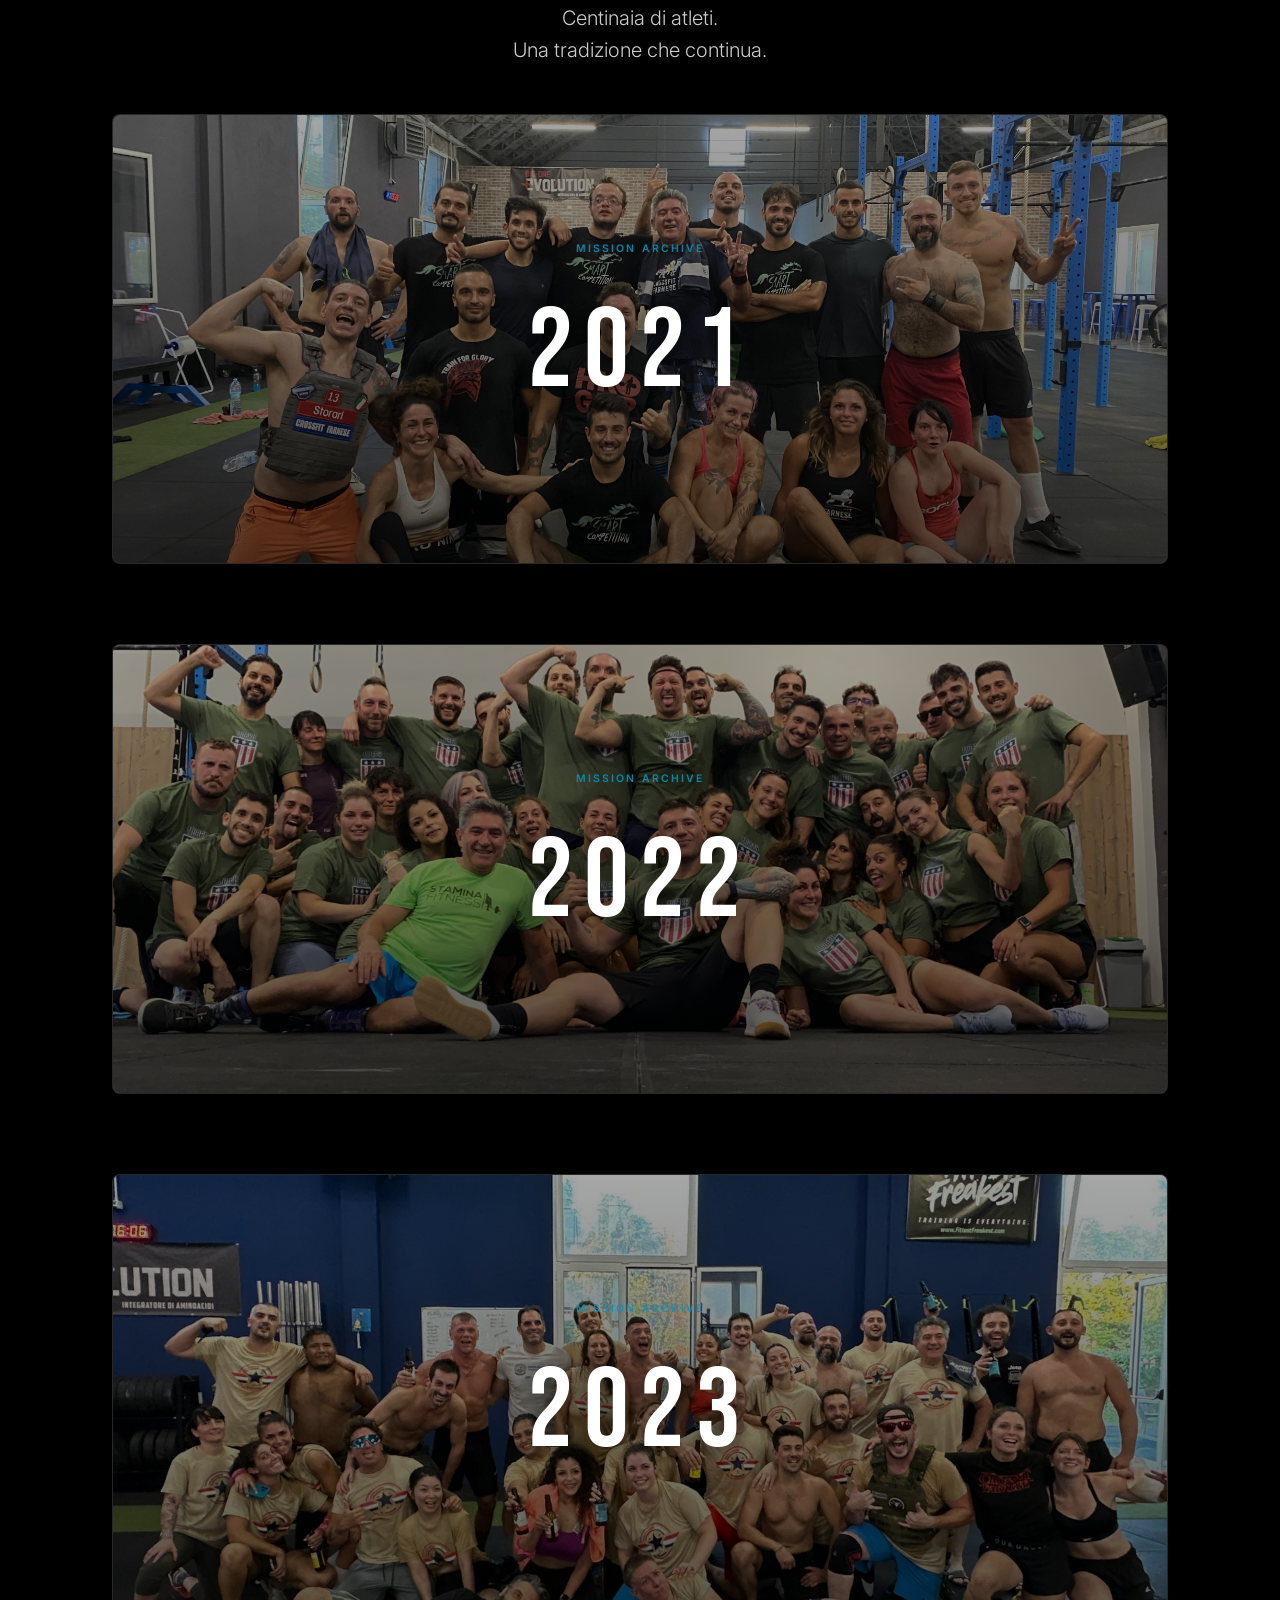
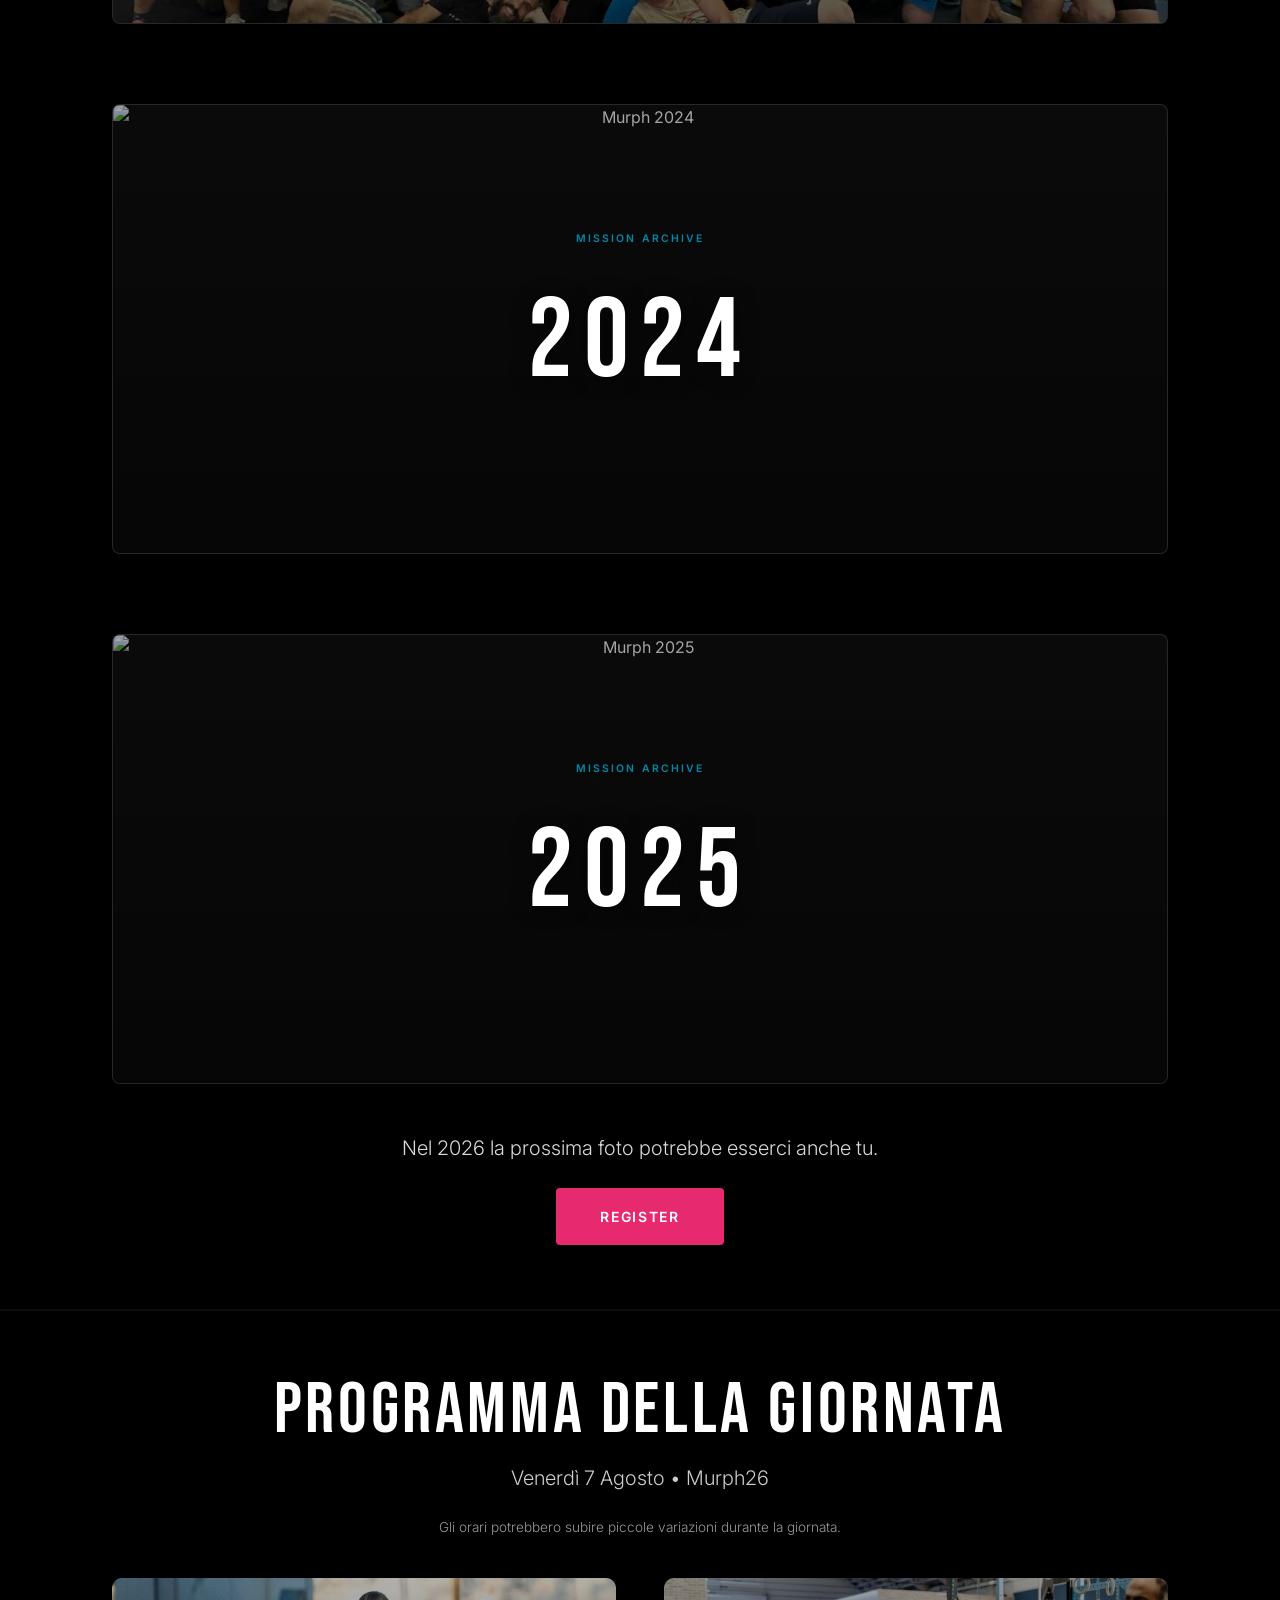
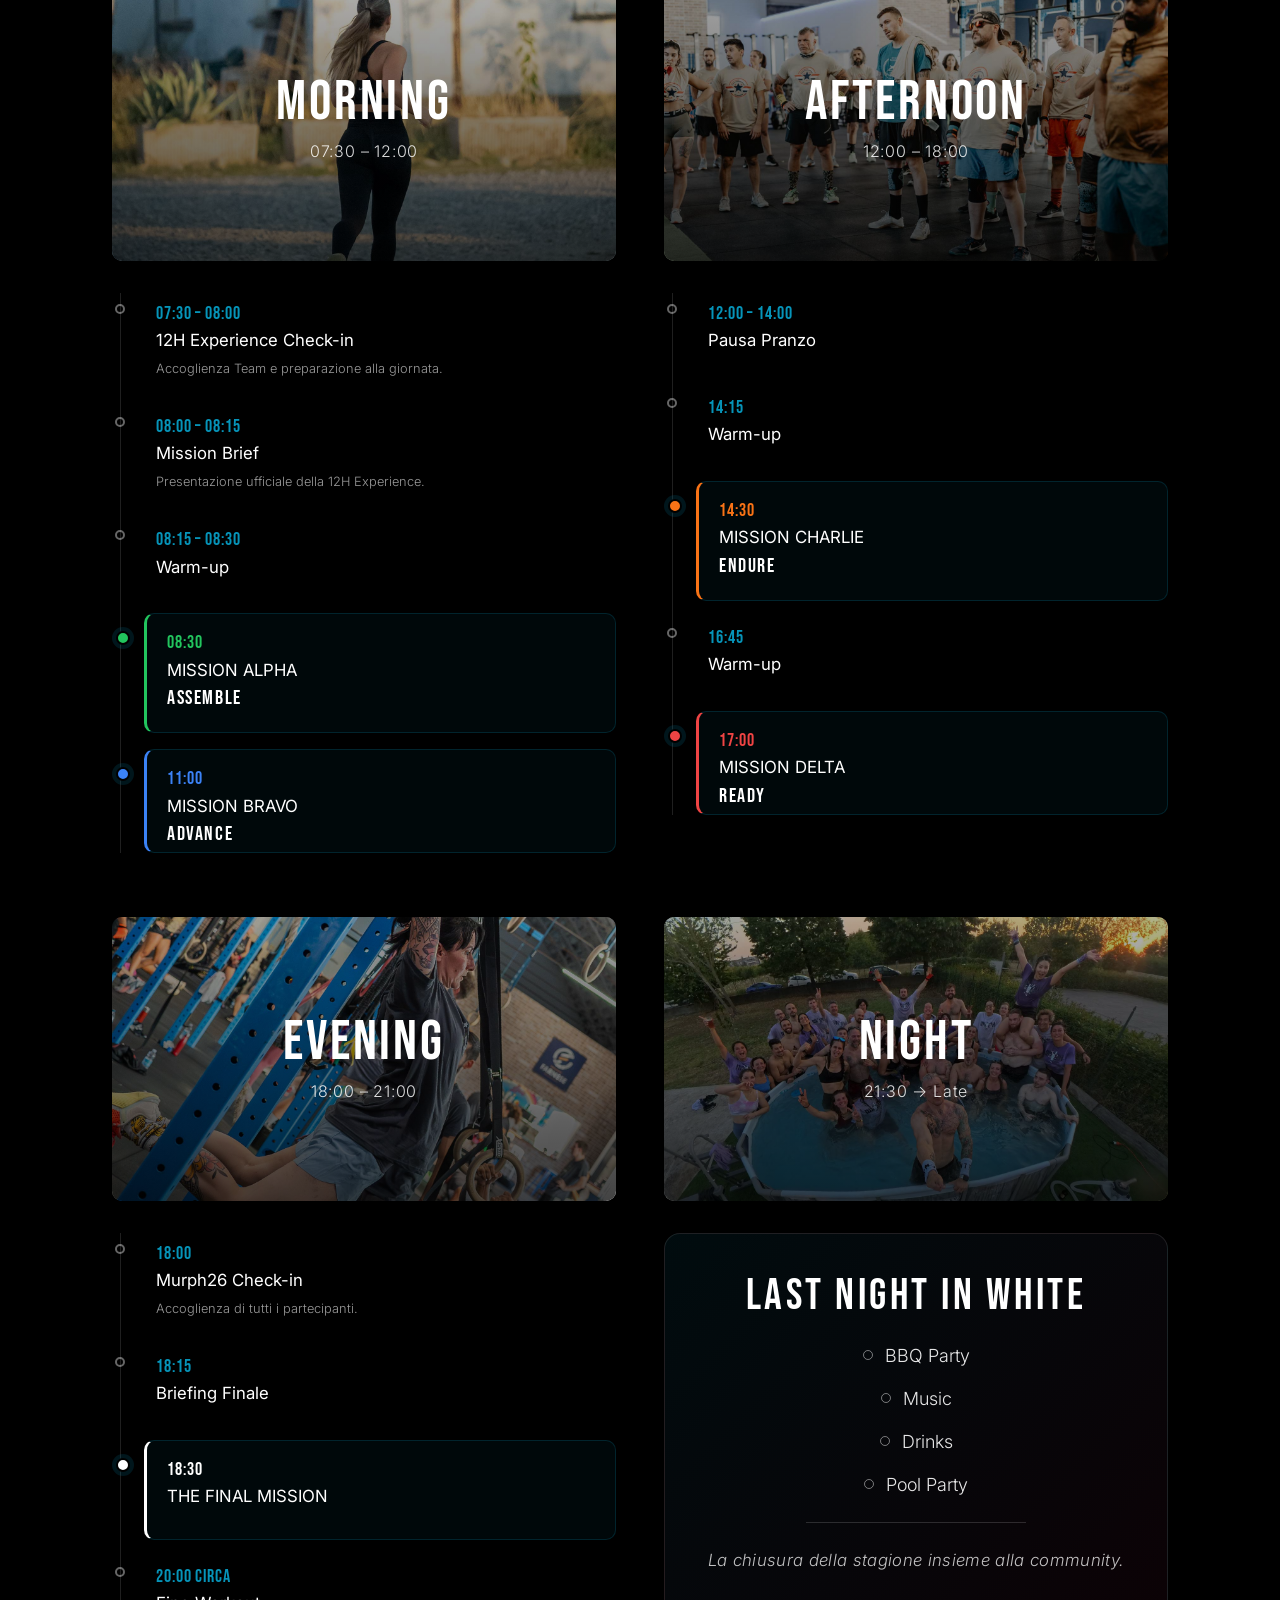
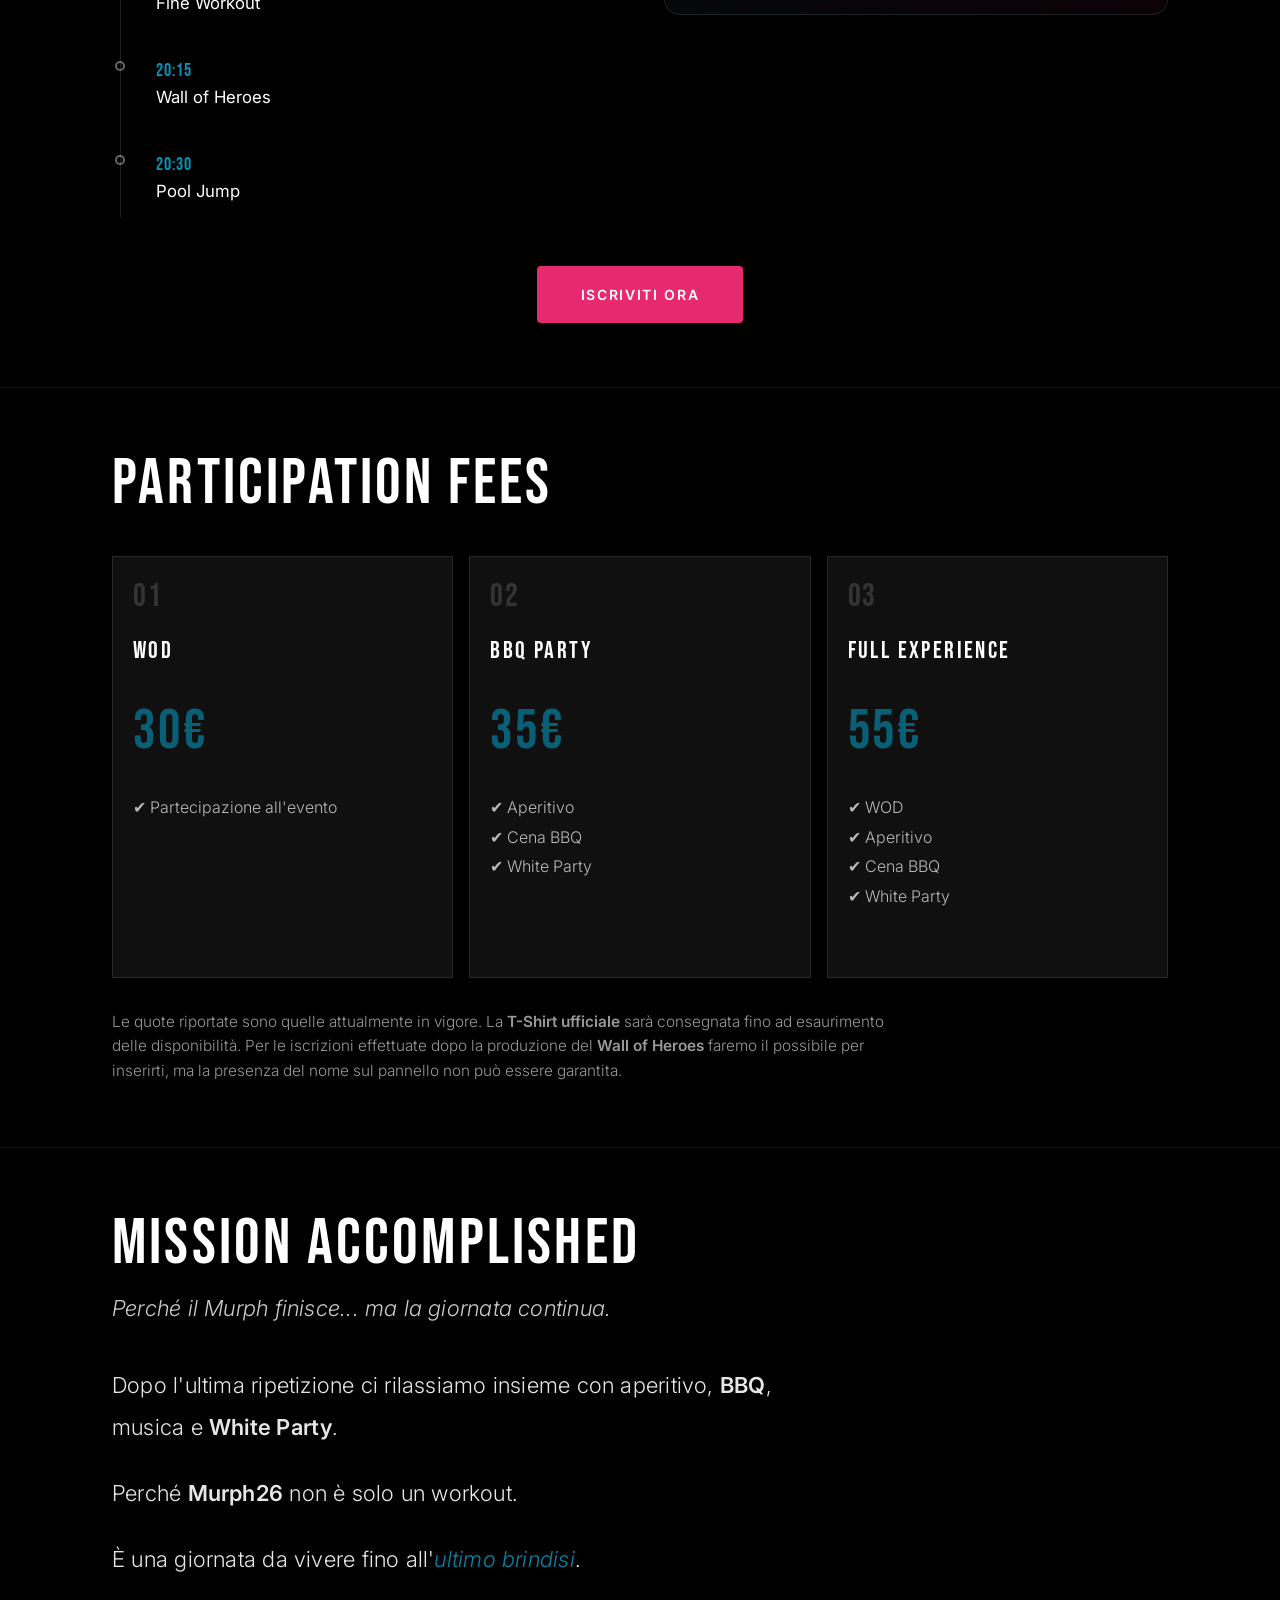
==== commit 614dd449: "Rebuild Find Your Murph from scratch with find-layout" ====
--- a/index.html
+++ b/index.html
@@ -278,15 +278,15 @@
 
 <!-- Have It Your Way Section -->
 <section class="have-it-your-way" id="find-your-murph">
-<div class="find-your-murph-grid">
-<div class="logo-column">
+<div class="find-layout">
+<div class="concept-side">
 <!-- Have It Your Way Image -->
 <div class="have-it-your-way-image">
 <img src="assets/have-it-your-way.png" alt="Have It Your Way">
 <p class="have-it-your-way-tagline">Have it your way.</p>
 </div>
 </div>
-<div class="content-column">
+<div class="content-side">
 <!-- Section Label -->
 <p class="mission-label">COME AFFRONTARLO</p>
 
@@ -299,6 +299,12 @@
 <!-- Body Text -->
 <div class="mission-body">
 <p>Open the category you'll compete in to discover your complete workout.</p>
+</div>
+
+<!-- Quote -->
+<p class="mission-closing"><em>Non conta come lo farai. Conta esserci.</em></p>
+</div>
+
 <!-- Mobile Scaling -->
 <div class="scaling-mobile">
 <h2 class="scaling-mobile-title">FIND YOUR MURPH</h2>
@@ -447,8 +453,7 @@
 </details>
 </div>
 </div>
-</div>
-</div>
+
 <!-- Desktop Scaling Tables -->
 <div class="scaling-desktop">
 
--- a/style.css
+++ b/style.css
@@ -781,29 +781,34 @@
 flex-direction: row;
 }
 
-.find-your-murph-grid {
+.find-layout {
 display: grid;
-grid-template-columns: 0.35fr 0.65fr;
+grid-template-columns: 0.3fr 0.7fr;
+grid-template-rows: auto 1fr;
+grid-template-areas:
+". content"
+"concept content";
 gap: 3rem;
-align-items: center;
-}
-
-.logo-column {
-display: flex;
-flex-direction: column;
-align-items: center;
-width: 100%;
-}
-
-.content-column {
+align-items: start;
+}
+
+.concept-side {
+grid-area: concept;
+display: flex;
+flex-direction: column;
+align-items: center;
+width: 100%;
+}
+
+.concept-side .have-it-your-way-image {
+max-width: 100%;
+margin: 0;
+}
+
+.content-side {
+grid-area: content;
 align-items: flex-start;
 text-align: left;
-}
-
-.have-it-your-way-image {
-width: 100%;
-max-width: 100%;
-margin: 0;
 }
 }
 
@@ -981,11 +986,12 @@
 width: 100%;
 padding: 6rem 5%;
 display: flex;
-justify-content: center;
+flex-direction: column;
+align-items: center;
 border-top: 1px solid rgba(255, 255, 255, 0.05);
 }
 
-.find-your-murph-grid {
+.find-layout {
 max-width: 1400px;
 width: 100%;
 display: flex;
@@ -994,29 +1000,42 @@
 gap: 1.5rem;
 }
 
-/* Have It Your Way Image */
-.have-it-your-way-image {
+.concept-side {
+display: flex;
+flex-direction: column;
+align-items: center;
+width: 100%;
+}
+
+.concept-side .have-it-your-way-image {
 width: 100%;
 max-width: 220px;
 margin: 0 auto 1rem;
 text-align: center;
-order: -1;
-}
-
-.have-it-your-way-image img {
+}
+
+.concept-side .have-it-your-way-image img {
 max-width: 100%;
 height: auto;
 display: block;
 margin: 0 auto;
 }
 
-.have-it-your-way-tagline {
+.concept-side .have-it-your-way-tagline {
 font-family: 'Inter', sans-serif;
 font-size: 0.875rem;
 font-style: italic;
 text-align: center;
 margin: 0.75rem 0 0 0;
 opacity: 0.85;
+}
+
+.content-side {
+display: flex;
+flex-direction: column;
+align-items: center;
+text-align: center;
+width: 100%;
 }
 
 /* Desktop Scaling Tables */
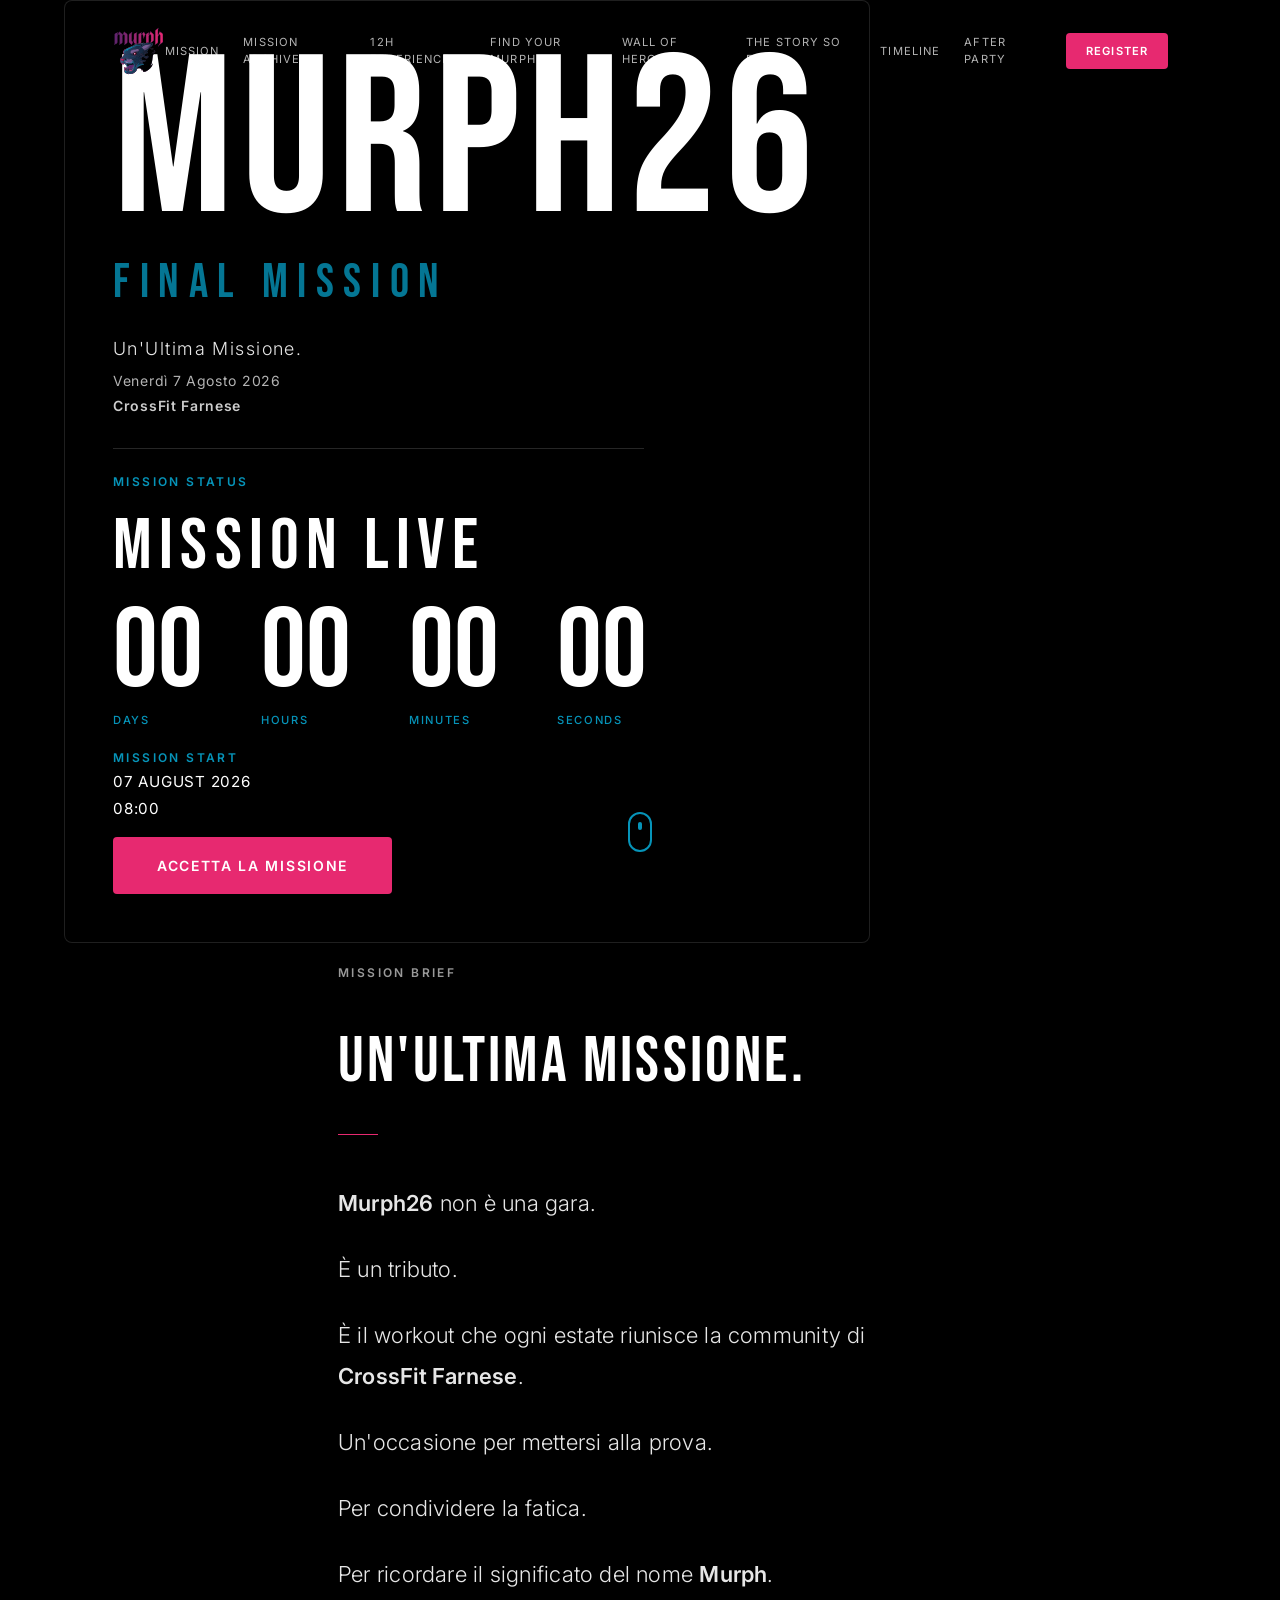
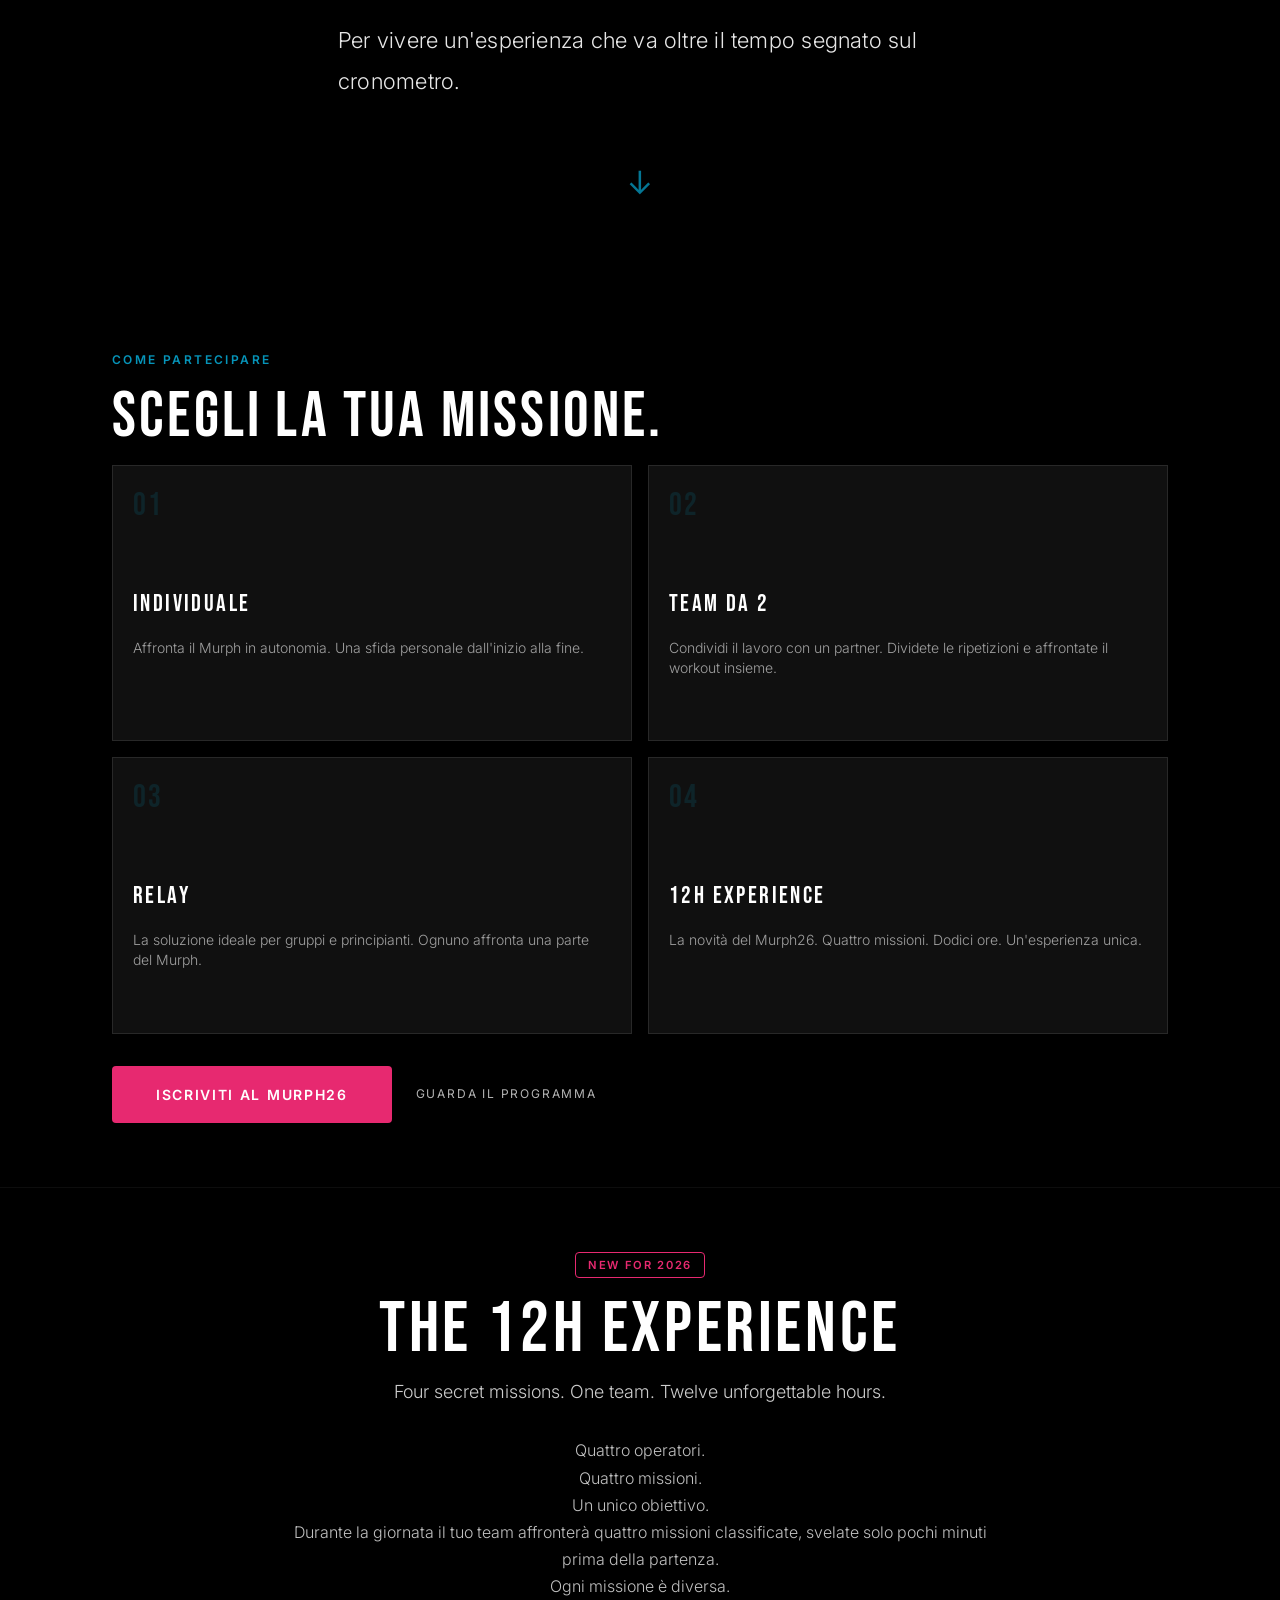
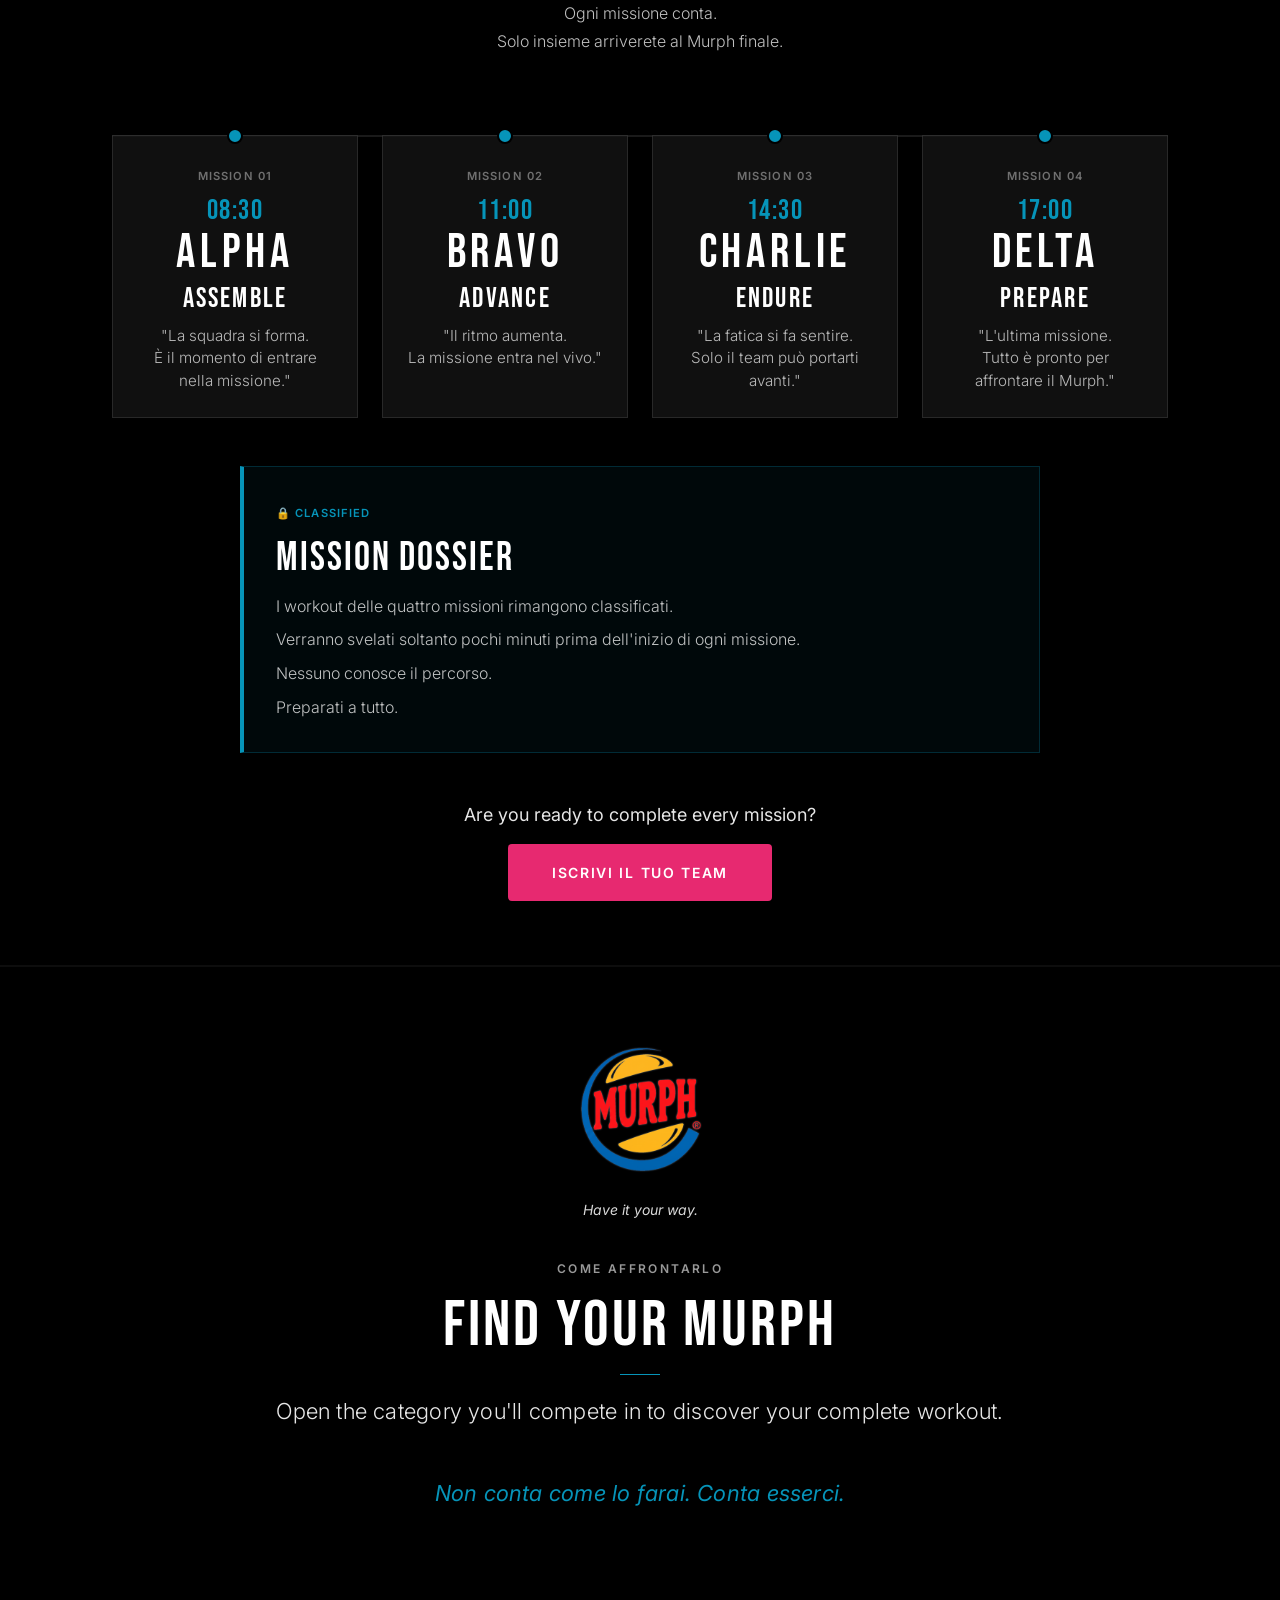
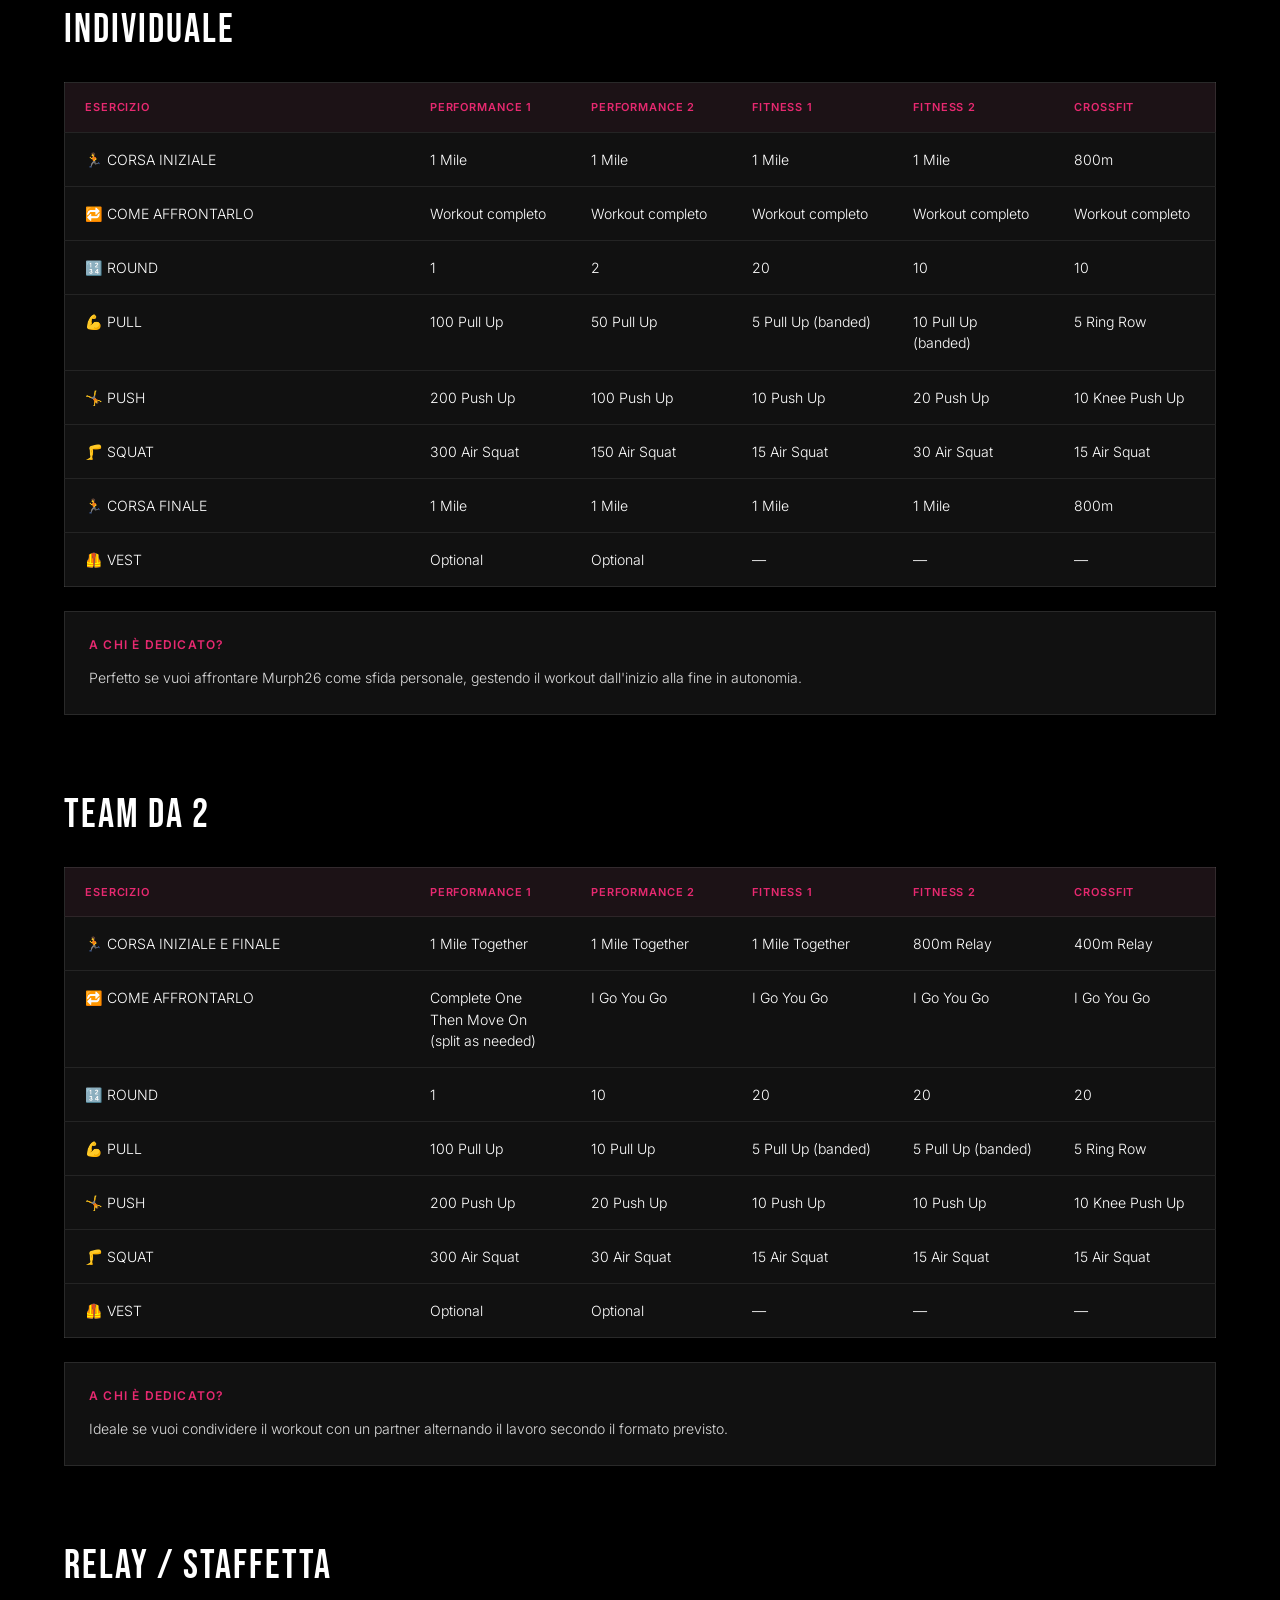
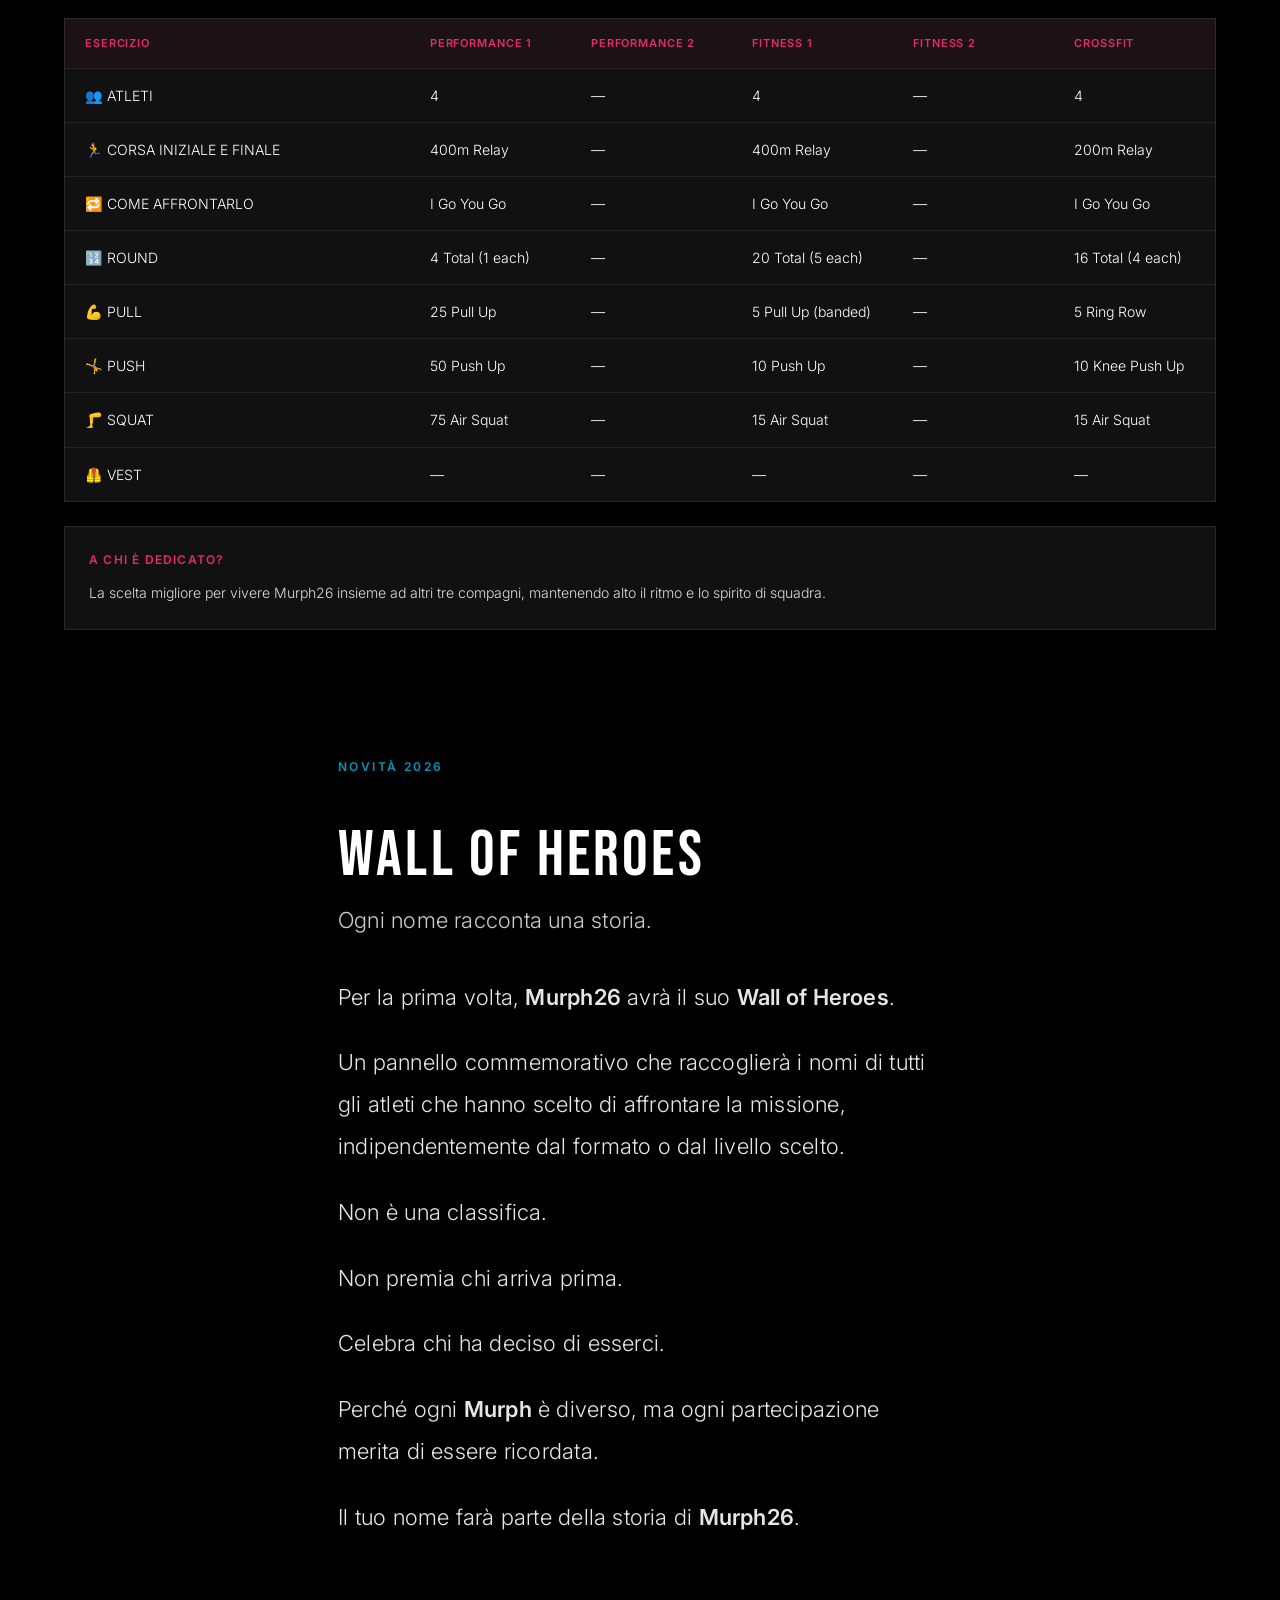
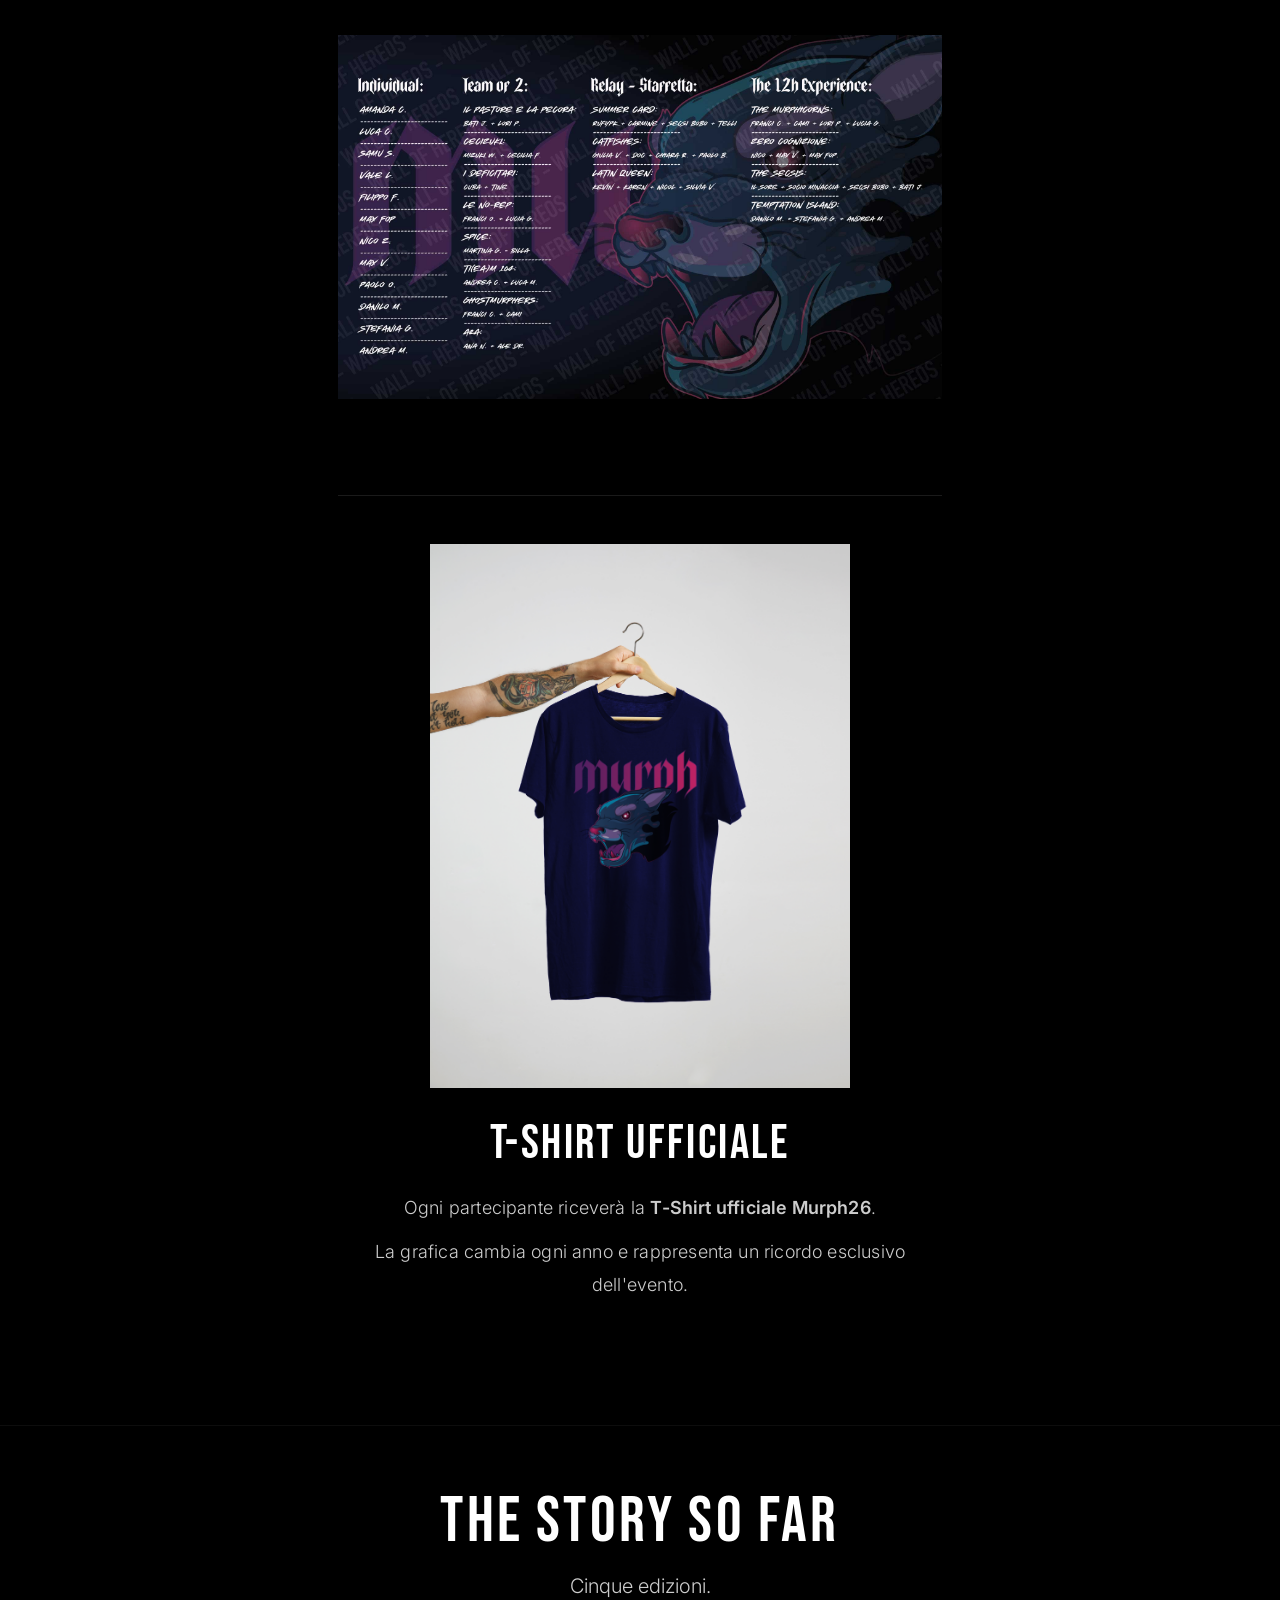
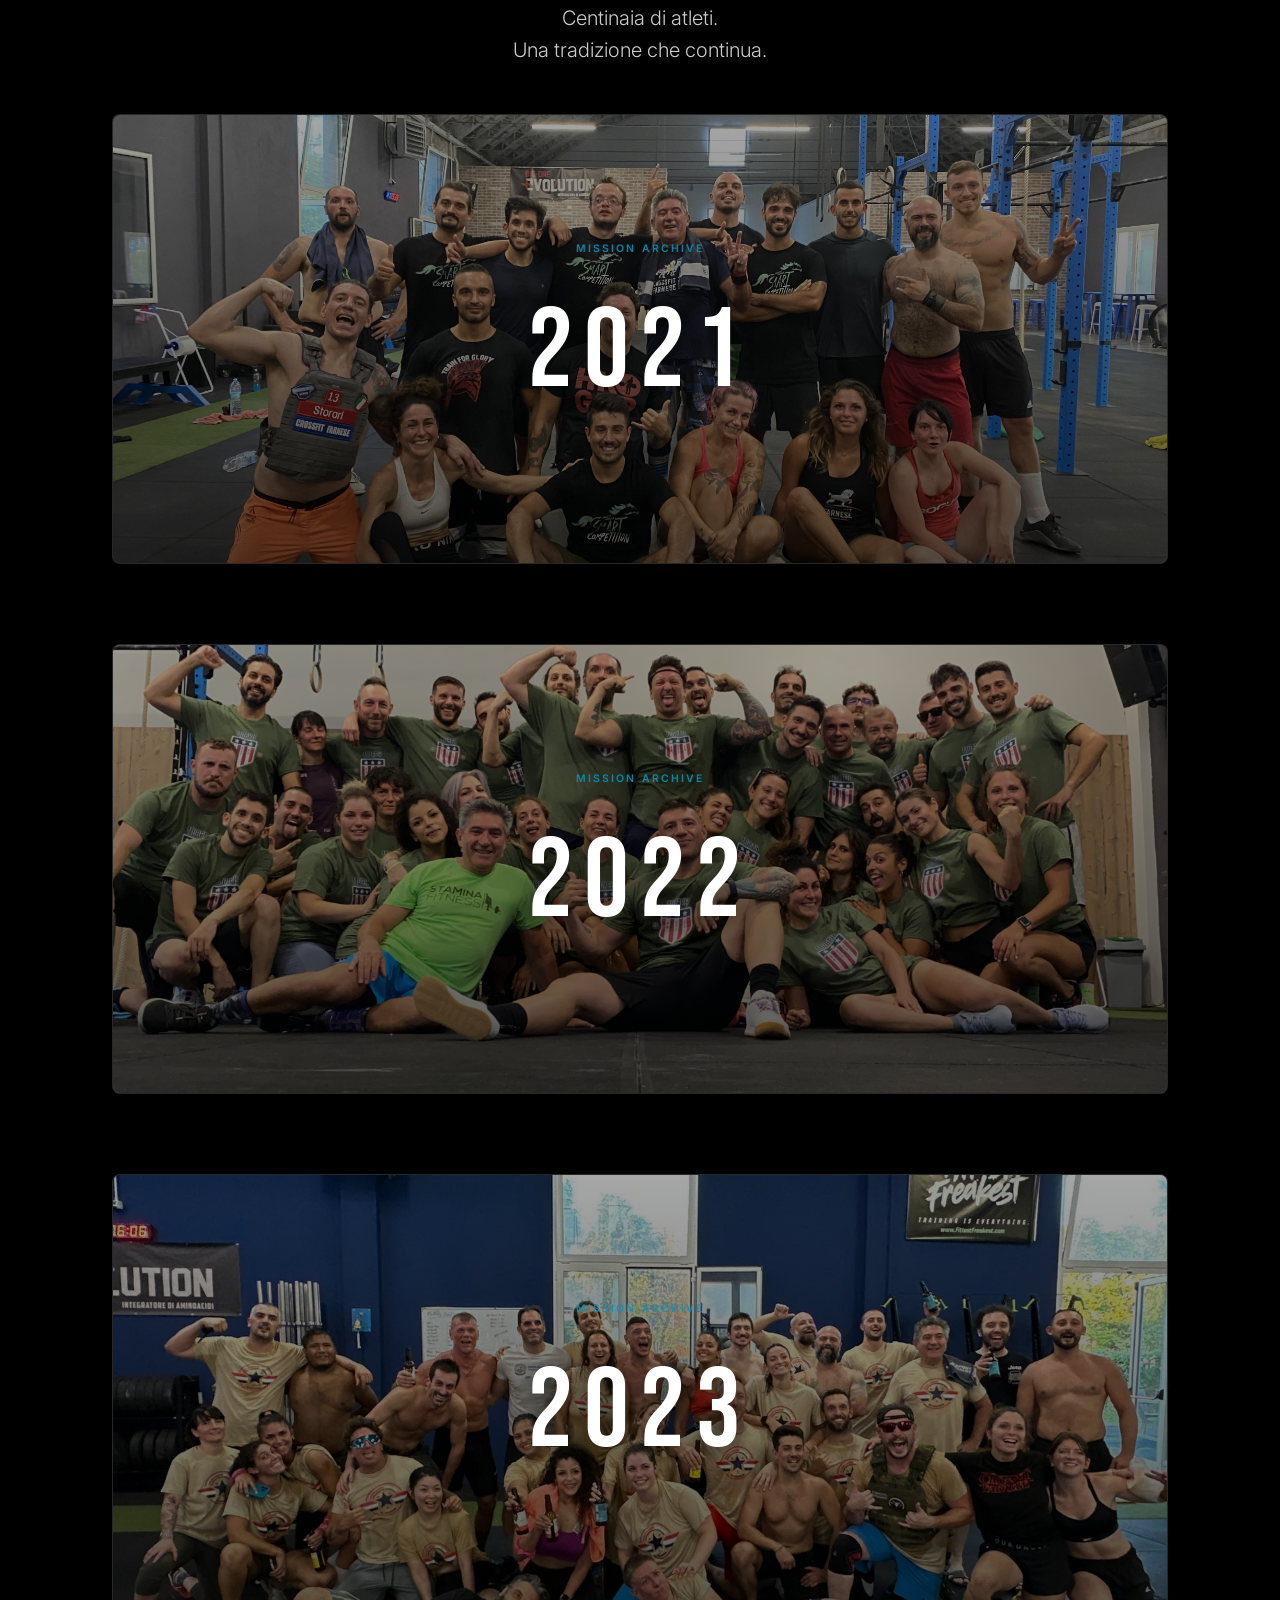
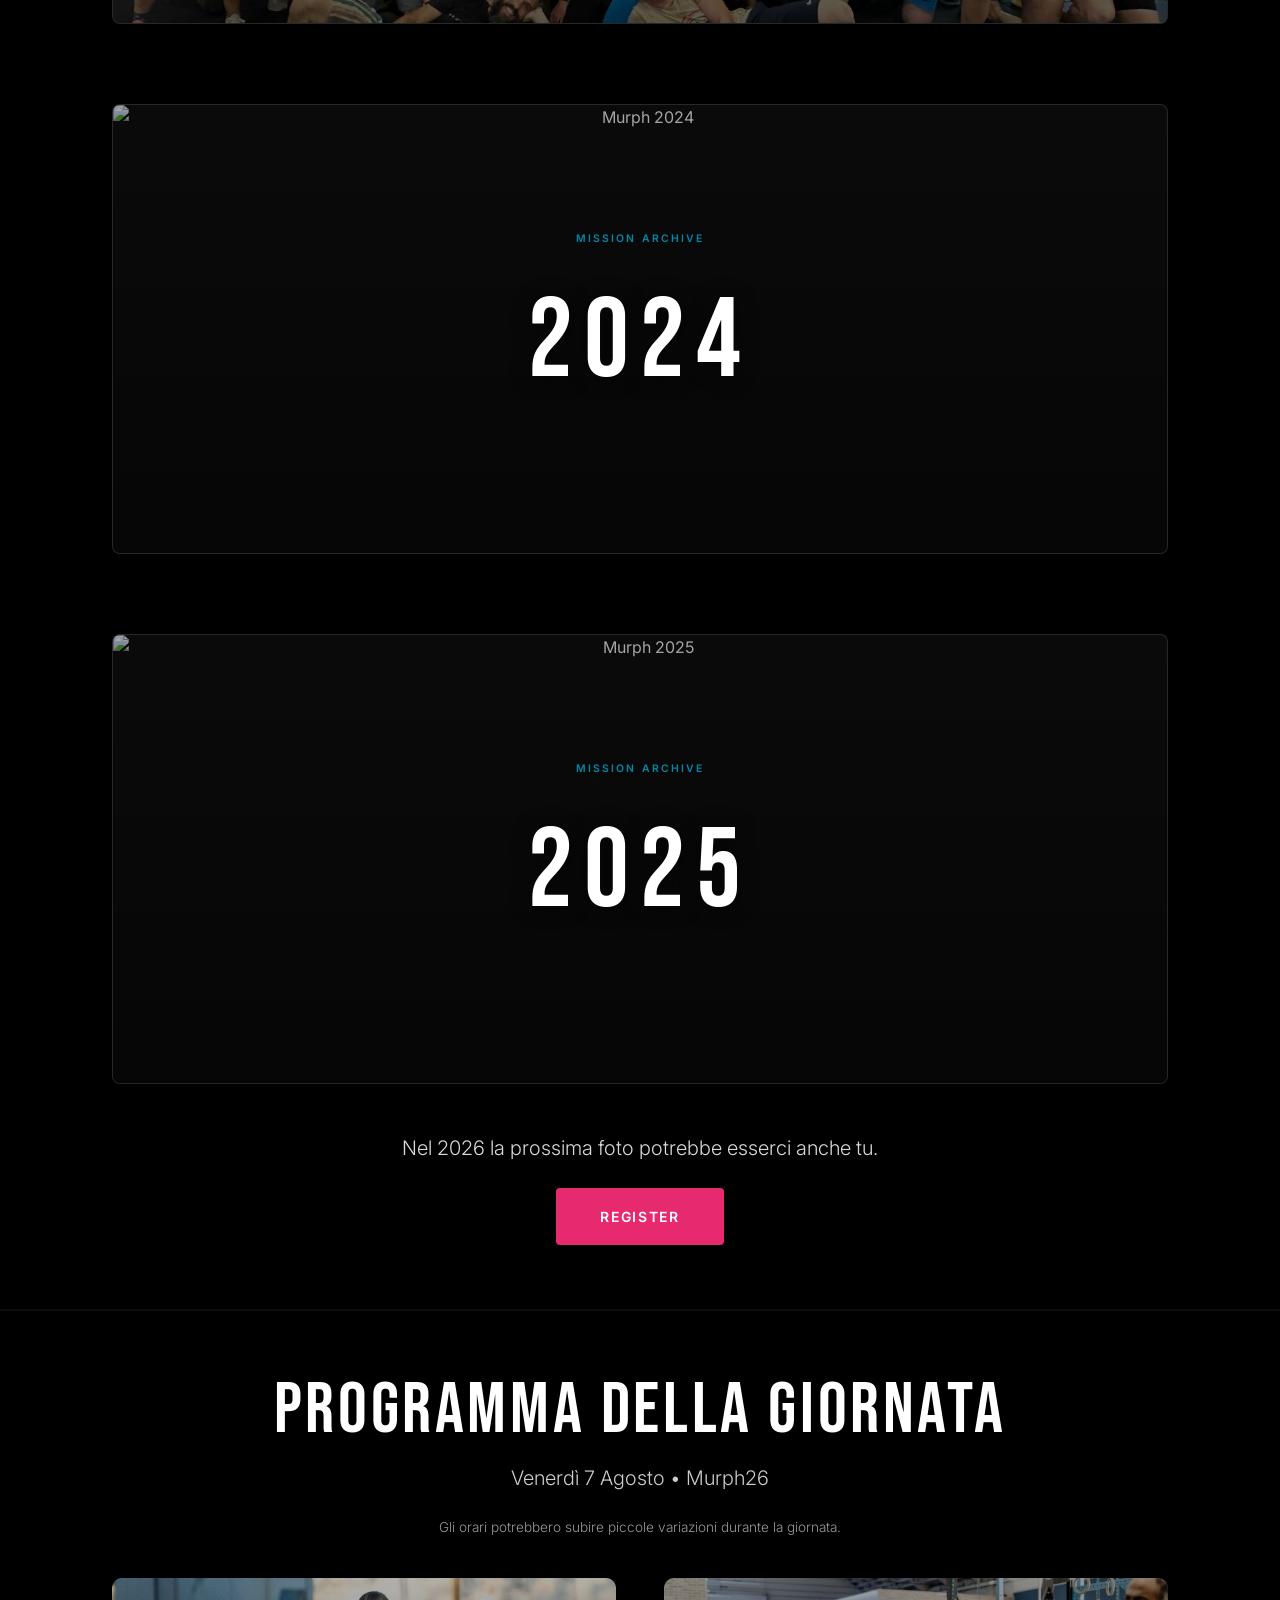
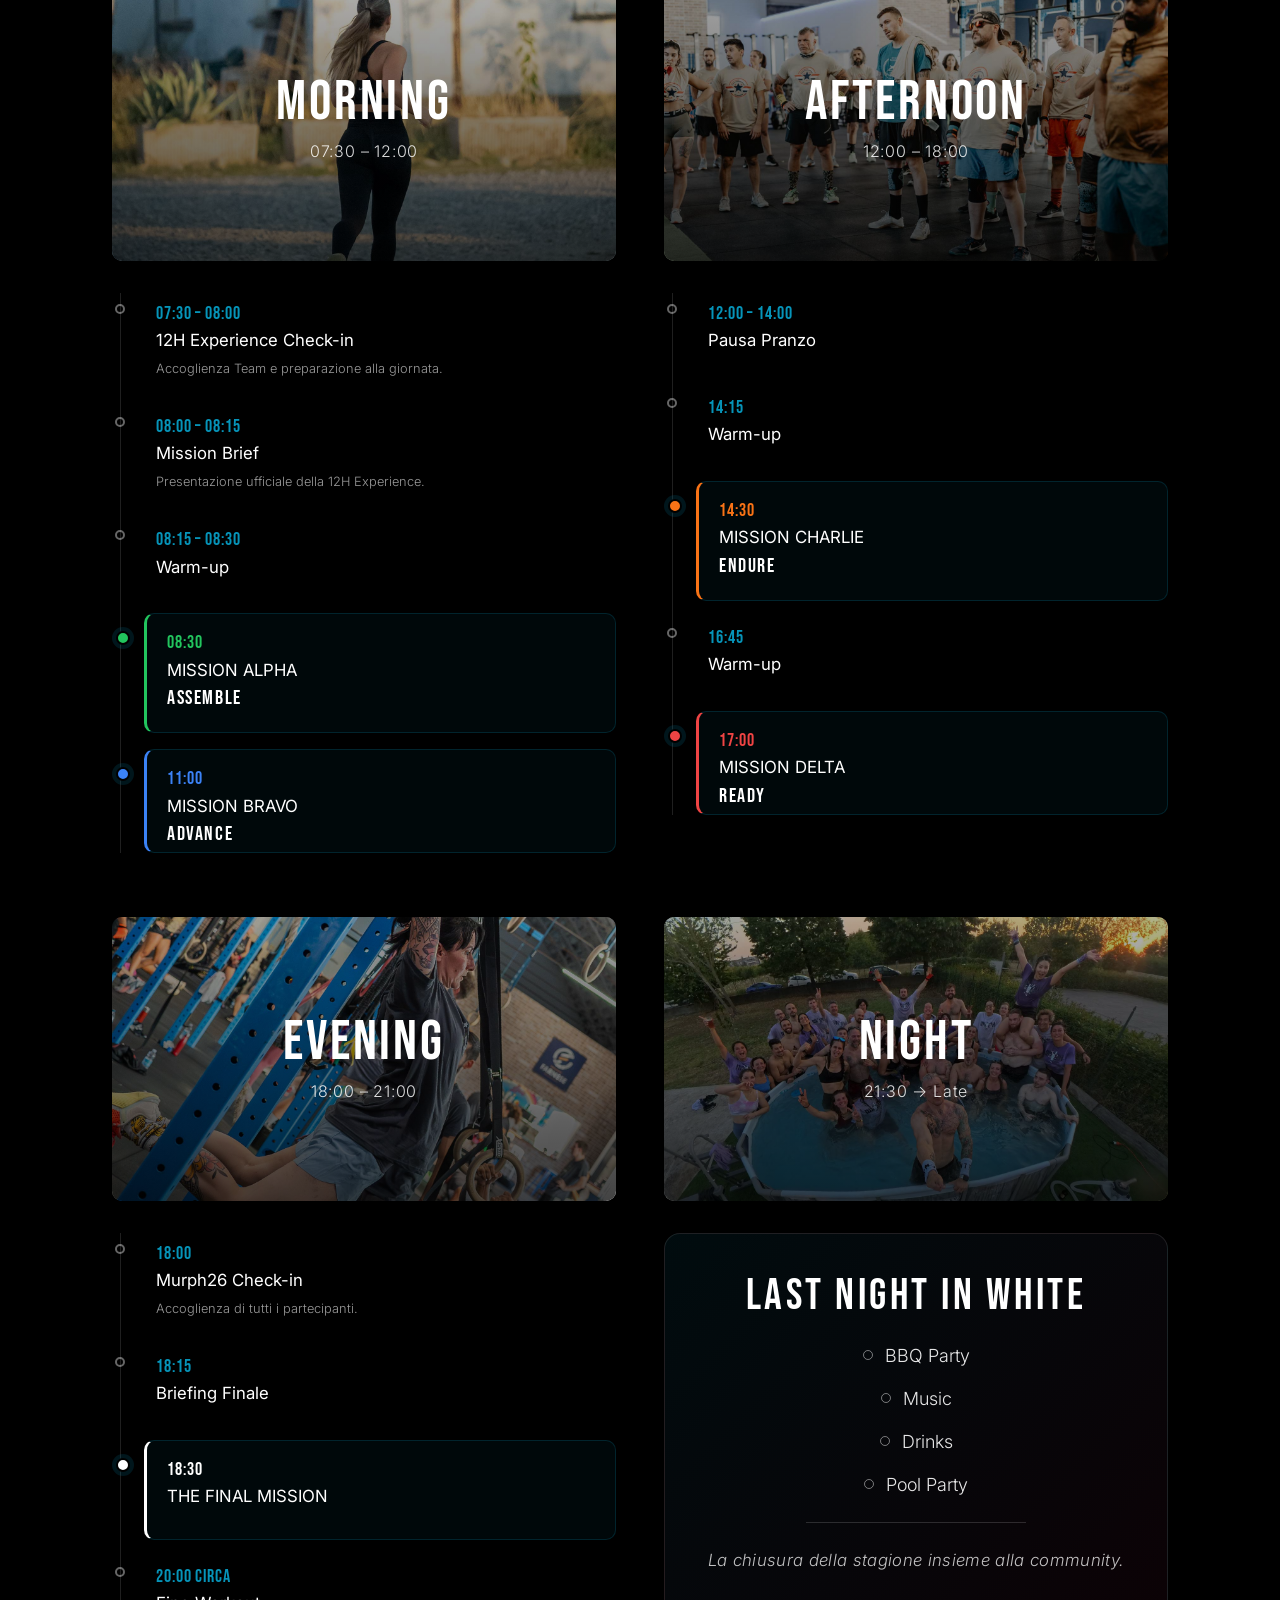
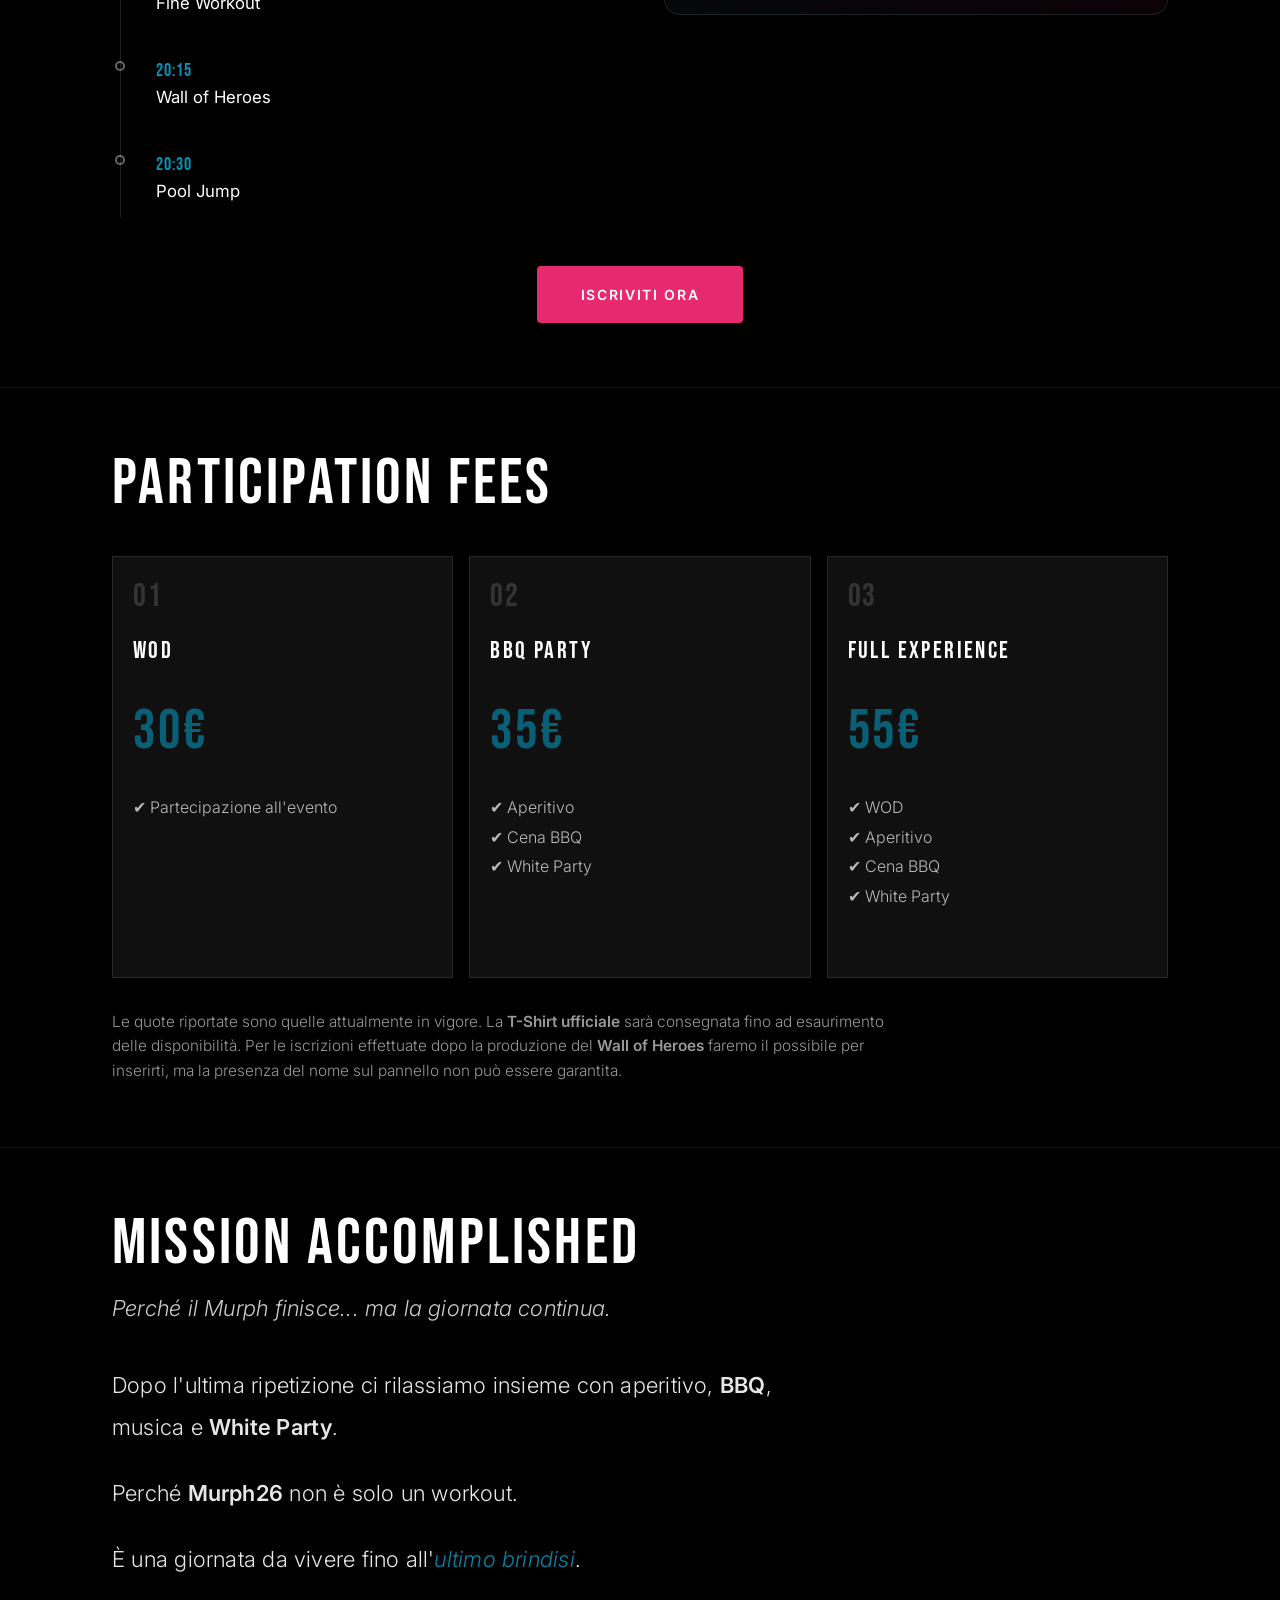
==== commit 2b3a5862: "Add Mission Archive navigation" ====
--- a/index.html
+++ b/index.html
@@ -38,6 +38,7 @@
 <div class="navbar-right">
 <div class="nav-menu">
 <a href="#mission" class="nav-link">Mission</a>
+<a href="mission-briefs/mission-00.html" class="nav-link">Mission Archive</a>
 <a href="#12h-experience" class="nav-link">12H Experience</a>
 <a href="#find-your-murph" class="nav-link">Find Your Murph</a>
 <a href="#wall-of-heroes" class="nav-link">Wall of Heroes</a>
@@ -692,8 +693,8 @@
 <div class="operation-event"><span class="operation-node"></span><div class="operation-content"><p class="operation-time">07:30 – 08:00</p><h4 class="operation-title">12H Experience Check-in</h4><p class="operation-desc">Accoglienza Team e preparazione alla giornata.</p></div></div>
 <div class="operation-event"><span class="operation-node"></span><div class="operation-content"><p class="operation-time">08:00 – 08:15</p><h4 class="operation-title">Mission Brief</h4><p class="operation-desc">Presentazione ufficiale della 12H Experience.</p></div></div>
 <div class="operation-event"><span class="operation-node"></span><div class="operation-content"><p class="operation-time">08:15 – 08:30</p><h4 class="operation-title">Warm-up</h4></div></div>
-<div class="operation-event operation-event--mission mission-alpha"><span class="operation-node operation-node--mission"></span><div class="operation-content"><p class="operation-time">08:30</p><h4 class="operation-title">MISSION ALPHA</h4><p class="operation-mission-subtitle">ASSEMBLE</p></div></div>
-<div class="operation-event operation-event--mission mission-bravo"><span class="operation-node operation-node--mission"></span><div class="operation-content"><p class="operation-time">11:00</p><h4 class="operation-title">MISSION BRAVO</h4><p class="operation-mission-subtitle">ADVANCE</p></div></div>
+<a href="mission-briefs/mission-01.html" class="operation-event operation-event--mission mission-alpha"><span class="operation-node operation-node--mission"></span><div class="operation-content"><p class="operation-time">08:30</p><h4 class="operation-title">MISSION ALPHA</h4><p class="operation-mission-subtitle">ASSEMBLE</p></div></a>
+<a href="mission-briefs/mission-02.html" class="operation-event operation-event--mission mission-bravo"><span class="operation-node operation-node--mission"></span><div class="operation-content"><p class="operation-time">11:00</p><h4 class="operation-title">MISSION BRAVO</h4><p class="operation-mission-subtitle">ADVANCE</p></div></a>
 </div>
 </div>
 </div>
@@ -715,9 +716,9 @@
 <div class="operation-events">
 <div class="operation-event"><span class="operation-node"></span><div class="operation-content"><p class="operation-time">12:00 – 14:00</p><h4 class="operation-title">Pausa Pranzo</h4></div></div>
 <div class="operation-event"><span class="operation-node"></span><div class="operation-content"><p class="operation-time">14:15</p><h4 class="operation-title">Warm-up</h4></div></div>
-<div class="operation-event operation-event--mission mission-charlie"><span class="operation-node operation-node--mission"></span><div class="operation-content"><p class="operation-time">14:30</p><h4 class="operation-title">MISSION CHARLIE</h4><p class="operation-mission-subtitle">ENDURE</p></div></div>
+<a href="mission-briefs/mission-03.html" class="operation-event operation-event--mission mission-charlie"><span class="operation-node operation-node--mission"></span><div class="operation-content"><p class="operation-time">14:30</p><h4 class="operation-title">MISSION CHARLIE</h4><p class="operation-mission-subtitle">ENDURE</p></div></a>
 <div class="operation-event"><span class="operation-node"></span><div class="operation-content"><p class="operation-time">16:45</p><h4 class="operation-title">Warm-up</h4></div></div>
-<div class="operation-event operation-event--mission mission-delta"><span class="operation-node operation-node--mission"></span><div class="operation-content"><p class="operation-time">17:00</p><h4 class="operation-title">MISSION DELTA</h4><p class="operation-mission-subtitle">READY</p></div></div>
+<a href="mission-briefs/mission-04.html" class="operation-event operation-event--mission mission-delta"><span class="operation-node operation-node--mission"></span><div class="operation-content"><p class="operation-time">17:00</p><h4 class="operation-title">MISSION DELTA</h4><p class="operation-mission-subtitle">READY</p></div></a>
 </div>
 </div>
 </div>
@@ -821,22 +822,22 @@
 <h4 class="operation-title">Warm-up</h4>
 </div>
 </div>
-<div class="operation-event operation-event--mission mission-alpha">
+<a href="mission-briefs/mission-01.html" class="operation-event operation-event--mission mission-alpha">
 <span class="operation-node operation-node--mission"></span>
 <div class="operation-content">
 <p class="operation-time">08:30</p>
 <h4 class="operation-title">MISSION ALPHA</h4>
 <p class="operation-mission-subtitle">ASSEMBLE</p>
 </div>
-</div>
-<div class="operation-event operation-event--mission mission-bravo">
+</a>
+<a href="mission-briefs/mission-02.html" class="operation-event operation-event--mission mission-bravo">
 <span class="operation-node operation-node--mission"></span>
 <div class="operation-content">
 <p class="operation-time">11:00</p>
 <h4 class="operation-title">MISSION BRAVO</h4>
 <p class="operation-mission-subtitle">ADVANCE</p>
 </div>
-</div>
+</a>
 </div>
 </div>
 
@@ -863,14 +864,14 @@
 <h4 class="operation-title">Warm-up</h4>
 </div>
 </div>
-<div class="operation-event operation-event--mission mission-charlie">
+<a href="mission-briefs/mission-03.html" class="operation-event operation-event--mission mission-charlie">
 <span class="operation-node operation-node--mission"></span>
 <div class="operation-content">
 <p class="operation-time">14:30</p>
 <h4 class="operation-title">MISSION CHARLIE</h4>
 <p class="operation-mission-subtitle">ENDURE</p>
 </div>
-</div>
+</a>
 <div class="operation-event">
 <span class="operation-node"></span>
 <div class="operation-content">
@@ -878,14 +879,14 @@
 <h4 class="operation-title">Warm-up</h4>
 </div>
 </div>
-<div class="operation-event operation-event--mission mission-delta">
+<a href="mission-briefs/mission-04.html" class="operation-event operation-event--mission mission-delta">
 <span class="operation-node operation-node--mission"></span>
 <div class="operation-content">
 <p class="operation-time">17:00</p>
 <h4 class="operation-title">MISSION DELTA</h4>
 <p class="operation-mission-subtitle">READY</p>
 </div>
-</div>
+</a>
 </div>
 </div>
 
--- a/style.css
+++ b/style.css
@@ -784,16 +784,11 @@
 .find-layout {
 display: grid;
 grid-template-columns: 0.3fr 0.7fr;
-grid-template-rows: auto 1fr;
-grid-template-areas:
-". content"
-"concept content";
 gap: 3rem;
-align-items: start;
+align-items: center;
 }
 
 .concept-side {
-grid-area: concept;
 display: flex;
 flex-direction: column;
 align-items: center;
@@ -806,7 +801,6 @@
 }
 
 .content-side {
-grid-area: content;
 align-items: flex-start;
 text-align: left;
 }
@@ -2951,6 +2945,12 @@
 display: block;
 }
 
+a.operation-event {
+display: block;
+text-decoration: none;
+color: inherit;
+}
+
 .operation-time {
 font-family: 'Bebas Neue', sans-serif;
 font-size: 1.1rem;
